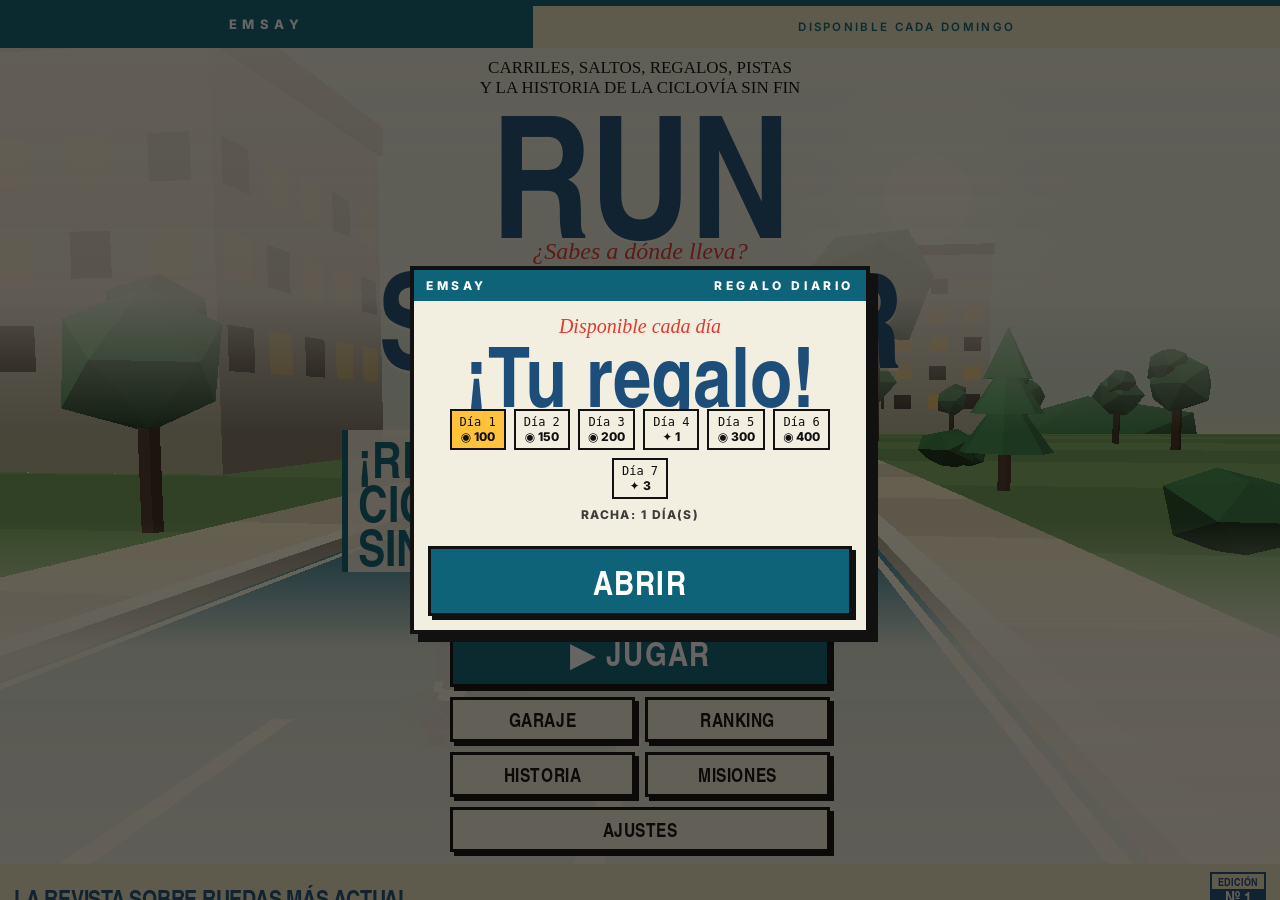
==== index.html @ 9fe30963 "Publicar Run Scooter e388707e8fcc80c07b363e06106000a317a68d1d" ====
<!DOCTYPE html>
<html lang="es"><head><meta charset="utf-8">
<meta name="viewport" content="width=device-width,initial-scale=1,viewport-fit=cover,user-scalable=no">
<meta name="theme-color" content="#0e6378"><meta name="color-scheme" content="light">
<title>Run Scooter</title>
<meta name="description" content="Run Scooter: corredor sin fin en 3D por la ciclovía. Scooter, bici, skate, patines y monopatín eléctrico. Monedas, regalos y las páginas perdidas de EMSAY. Funciona sin internet.">
<meta name="application-name" content="Run Scooter">
<meta name="mobile-web-app-capable" content="yes"><meta name="apple-mobile-web-app-capable" content="yes">
<meta name="apple-mobile-web-app-title" content="Run Scooter"><meta name="apple-mobile-web-app-status-bar-style" content="black-translucent">
<link rel="manifest" href="manifest.webmanifest">
<link rel="icon" type="image/png" sizes="48x48" href="favicon.png">
<link rel="icon" type="image/png" sizes="192x192" href="icon-192.png">
<link rel="apple-touch-icon" sizes="180x180" href="apple-touch-icon.png">
<meta property="og:type" content="website"><meta property="og:site_name" content="Run Scooter"><meta property="og:locale" content="es_CO">
<meta property="og:title" content="Run Scooter · la ciclovía sin fin">
<meta property="og:description" content="Corre sin fin por la ciclovía en scooter, bici, skate, patines o monopatín eléctrico. ¡Juega gratis y sin internet!">
<meta property="og:url" content="https://juanfeliperico369-stack.github.io/RunRunZero/">
<meta property="og:image" content="https://juanfeliperico369-stack.github.io/RunRunZero/compartir.png"><meta property="og:image:width" content="1200"><meta property="og:image:height" content="630"><meta property="og:image:alt" content="Run Scooter, portada estilo revista EMSAY">
<meta name="twitter:card" content="summary_large_image"><meta name="twitter:image" content="https://juanfeliperico369-stack.github.io/RunRunZero/compartir.png">
<style>
@font-face{font-family:"Titulos";src:url([data-uri]) format("woff");font-display:swap}
@font-face{font-family:"Cuerpo";font-weight:100 900;font-display:swap;src:url([data-uri]) format("woff2")}

:root{--teal:#0e6378;--cream:#e8e4c4;--paper:#f3efe0;--navy:#1d4e79;--yel:#fbe7a9;--gray:#9a9ea6;--red:#c0191c;--mar:#1b4459;--org:#ff5a2a;--mus:#c49a2c;--ink:#111;--pur:#a42cff;--blu:#39c8ff;--mag:#ff2fb3;--grn:#2dffb3;--amb:#ffc23a;
--fd:"Titulos","Arial Narrow",Impact,sans-serif;--fb:"Cuerpo",system-ui,-apple-system,"Segoe UI",Roboto,sans-serif;--fs:Georgia,"Times New Roman",serif;--fm:ui-monospace,"Roboto Mono",Consolas,monospace;
--st:env(safe-area-inset-top,0px);--sb:env(safe-area-inset-bottom,0px)}
*{box-sizing:border-box;-webkit-tap-highlight-color:transparent}
html,body{margin:0;height:100%;background:#0e6378;overflow:hidden;overscroll-behavior:none;font-family:var(--fb);color:var(--ink);-webkit-user-select:none;user-select:none;-webkit-touch-callout:none}
#cv{position:fixed;inset:0;width:100%;height:100%;display:block;touch-action:none}
#ui{position:fixed;inset:0;pointer-events:none;touch-action:none}
button{font:inherit;color:inherit;background:none;border:0;cursor:pointer;padding:0;touch-action:manipulation}
button:focus-visible{outline:3px solid var(--amb);outline-offset:2px}
[hidden]{display:none!important}
.scr{position:absolute;inset:0;display:none;flex-direction:column;pointer-events:auto;overflow-y:auto;-webkit-overflow-scrolling:touch;touch-action:pan-y}
.scr.on{display:flex}
.wrap{max-width:560px;margin:0 auto;width:100%}
/* ---- tipografía de revista ---- */
.mega{font-family:var(--fd);text-transform:uppercase;line-height:.82;margin:0;font-weight:400;letter-spacing:-.01em}
.kick{font-family:var(--fs);font-style:italic;color:#e03a2f;margin:0}
.sp{font-weight:800;letter-spacing:.42em;text-transform:uppercase}
.boxed{border:5px solid currentColor;padding:8px 14px}
.ol{color:transparent;-webkit-text-stroke:2px currentColor}
.film{position:relative;background:#000;color:#fff;padding:24px 14px;font-family:var(--fm);text-transform:uppercase;font-size:12.5px;line-height:1.6;letter-spacing:.06em}
.film:before,.film:after{content:"";position:absolute;left:6px;right:6px;height:10px;background:repeating-linear-gradient(90deg,var(--fc,#c49a2c) 0 11px,transparent 11px 22px);border-radius:2px}
.film:before{top:7px}.film:after{bottom:7px}
.dash{border:3px dashed currentColor}
.pag{font-weight:800;font-size:12px;letter-spacing:.12em;text-transform:uppercase;opacity:.8}
.adv{display:inline-block;border:2px solid currentColor;font-family:var(--fd);text-align:center;line-height:.9;padding:3px 6px;font-size:11px;text-transform:uppercase}
.adv b{display:block;font-size:17px;background:currentColor;margin:2px -6px;padding:1px 4px;font-weight:400}
.adv b span{color:var(--paper)}
.btn{display:inline-flex;align-items:center;justify-content:center;gap:8px;min-height:46px;padding:8px 16px;font-family:var(--fd);font-size:21px;text-transform:uppercase;letter-spacing:.03em;border:3px solid var(--ink);background:var(--paper);color:var(--ink);box-shadow:4px 4px 0 var(--ink);transition:transform .06s}
.btn:active{transform:translate(3px,3px);box-shadow:1px 1px 0 var(--ink)}
.btn.pri{background:var(--teal);color:#fff}
.btn.red{background:var(--red);color:#fff}
.btn.gh{background:transparent;box-shadow:none;border-width:2px}
.btn.big{font-size:34px;min-height:64px}
.btn[disabled]{opacity:.4;pointer-events:none}
.row{display:flex;gap:8px;flex-wrap:wrap;align-items:center}
.ico{font-family:var(--fb);font-weight:800}
/* ---- portada ---- */
.cover{background:linear-gradient(180deg,rgba(243,239,224,.97) 0,rgba(243,239,224,.86) 33%,rgba(243,239,224,0) 48%,rgba(243,239,224,0) 58%,rgba(243,239,224,.9) 72%,rgba(243,239,224,.97) 100%);color:var(--navy)}
.cband{flex:none;display:flex;min-height:calc(48px + var(--st));padding-top:var(--st);background:var(--teal)}
.cband>div{flex:1;display:flex;align-items:center;justify-content:center;color:#fff;font-weight:800;letter-spacing:.42em;font-size:13px}
.cband>div+div{flex:1.4;background:var(--cream);color:var(--teal);letter-spacing:.2em;font-weight:600;font-size:11.5px;margin:6px 0 0}
.cbody{flex:1;display:flex;flex-direction:column;align-items:center;text-align:center;padding:6px 12px 0;max-width:620px;margin:0 auto;width:100%}
.srf{font-family:var(--fs);text-transform:uppercase;color:#111;font-size:clamp(12px,3.4vw,17px);line-height:1.2;margin:4px 0 2px}
.cover .t1{font-size:clamp(96px,32vw,190px);color:var(--navy);text-shadow:0 3px 0 rgba(243,239,224,.7)}
.cover .t2{font-size:clamp(72px,23vw,150px);color:var(--navy);margin-top:-.04em;text-shadow:0 3px 0 rgba(243,239,224,.6)}
.cover .kick{font-size:clamp(16px,4.6vw,24px);margin:-2px 0 2px}
.cmid{flex:1;min-height:60px}
.ctag{align-self:flex-start;font-family:var(--fd);text-transform:uppercase;font-size:clamp(28px,8.4vw,50px);line-height:.88;color:var(--teal);text-align:left;background:rgba(243,239,224,.9);padding:6px 10px 4px;border-left:6px solid var(--teal)}
.cstats{display:flex;gap:6px;flex-wrap:wrap;justify-content:center;margin:8px 0 2px}
.chip{font-family:var(--fm);font-size:12px;padding:4px 8px;border:2px solid var(--ink);background:var(--paper);color:var(--ink);white-space:nowrap}
.chip b{font-family:var(--fb);font-weight:800}
.cbtns{width:min(100%,380px);display:flex;flex-direction:column;gap:10px;margin:8px 0 12px}
.cgrid{display:grid;grid-template-columns:1fr 1fr;gap:10px}
.cgrid .btn{font-size:19px;min-height:44px;padding:6px 8px}
.cgrid .btn.w2{grid-column:span 2}
.cfoot{flex:none;display:flex;align-items:center;justify-content:space-between;gap:10px;padding:8px 14px calc(8px + var(--sb));background:var(--cream);color:var(--navy)}
.cfoot .mega{font-size:clamp(17px,5vw,24px)}
.dot{display:inline-block;width:9px;height:9px;border-radius:50%;background:var(--red);margin-left:6px;vertical-align:middle}
/* ---- páginas ---- */
.page{flex:1;padding:calc(var(--st) + 10px) 14px calc(var(--sb) + 18px);display:flex;flex-direction:column}
.ph{display:flex;align-items:center;justify-content:space-between;gap:8px;margin-bottom:10px}
.back{font-family:var(--fd);font-size:20px;text-transform:uppercase;border:2px solid currentColor;padding:4px 10px;min-height:40px}
.wallet{font-family:var(--fm);font-size:12.5px;display:flex;gap:6px}
.wallet span{border:2px solid currentColor;padding:3px 7px;white-space:nowrap}
.pg-yel{background:var(--yel);color:#2b2112}
.pg-gray{background:var(--gray);color:#111}
.pg-red{background:var(--red);color:#111}
.pg-mar{background:var(--mar);color:#ffe0d2}
.pg-mus{background:var(--mus);color:#1c1306}
.pg-paper{background:var(--paper);color:var(--navy)}
.h-final{font-weight:800;color:#fff;font-size:clamp(30px,8.5vw,46px);line-height:1;margin:2px 0 10px;text-shadow:0 3px 6px rgba(0,0,0,.28)}
.h-groovy{font-family:var(--fd);color:var(--org);font-size:clamp(46px,14vw,78px);line-height:.85;text-shadow:4px 4px 0 #0b1d27;margin:4px 0 6px;text-transform:uppercase;letter-spacing:.02em}
.h-serif{font-family:var(--fs);font-style:italic;font-weight:400;font-size:clamp(38px,11vw,60px);line-height:.95;margin:0 0 8px;color:#111}
.squig{height:16px;background:radial-gradient(circle at 10px -4px,transparent 9px,var(--org) 10px 13px,transparent 14px) 0 0/20px 16px repeat-x;margin:4px 0 12px;opacity:.95}
/* garaje */
.gar{background:transparent}
.show{flex:none;height:min(40vh,330px);position:relative;padding:calc(var(--st) + 10px) 14px 0;color:#fff}
.show .ph{color:#111}
.show .back{background:var(--paper)}
.show .wallet span{background:var(--paper);color:#111;border-color:#111}
.vname{position:absolute;left:14px;bottom:10px;font-family:var(--fd);font-size:clamp(36px,11vw,64px);line-height:.85;color:#fff;text-transform:uppercase;text-shadow:3px 3px 0 #111}
.tabs{display:flex;gap:0;border:3px solid currentColor;margin-bottom:10px}
.tabs button{flex:1;padding:9px 4px;font-family:var(--fd);font-size:18px;text-transform:uppercase}
.tabs button.on{background:currentColor}
.tabs button.on span{color:var(--mus)}
.pg-gray .tabs button.on span{color:var(--gray)}
.cards{display:grid;grid-template-columns:repeat(auto-fill,minmax(150px,1fr));gap:10px}
.card{border:3px solid #111;background:var(--paper);color:#111;padding:10px;text-align:left;display:flex;flex-direction:column;gap:4px;position:relative;box-shadow:4px 4px 0 #111}
.card.sel{outline:4px solid #fff;outline-offset:-9px;background:#fff7df}
.card .nm{font-family:var(--fd);font-size:22px;text-transform:uppercase;line-height:.9}
.card .ds{font-size:12px;line-height:1.3}
.card .pr{font-family:var(--fm);font-size:12px;font-weight:700;margin-top:auto}
.card .sw{width:100%;height:22px;border:2px solid #111}
.card .tag{position:absolute;top:-10px;right:8px;background:#111;color:#fff;font-size:10px;letter-spacing:.15em;padding:2px 6px;font-weight:800}
.stat{display:flex;align-items:center;gap:6px;font-size:10.5px;letter-spacing:.08em;font-weight:800;text-transform:uppercase}
.stat i{flex:1;height:6px;background:rgba(0,0,0,.15);position:relative}
.stat i:after{content:"";position:absolute;left:0;top:0;bottom:0;width:var(--v);background:var(--teal)}
.cat{font-weight:800;letter-spacing:.32em;text-transform:uppercase;font-size:12px;margin:14px 0 6px;color:#fff}
/* ranking */
.rkcard{display:flex;align-items:center;gap:12px;border:5px solid #111;padding:10px 12px;margin-bottom:12px}
.rkn{font-family:var(--fd);font-size:110px;line-height:.8;color:transparent;-webkit-text-stroke:3px #111}
.rkt{flex:1}
.rkt .mega{font-size:40px}
.xpbar{height:12px;border:2px solid #111;margin-top:6px;position:relative}
.xpbar i{position:absolute;left:0;top:0;bottom:0;background:#111}
.list{display:flex;flex-direction:column;gap:0;border-top:3px solid #111}
.li{display:flex;align-items:center;gap:10px;padding:8px 4px;border-bottom:1px solid rgba(0,0,0,.35);font-size:14px}
.li .p{font-family:var(--fd);font-size:24px;width:40px;text-align:right}
.li .n{flex:1;font-weight:700}
.li .v{font-family:var(--fm);font-size:13px}
.li.me{background:#111;color:var(--amb)}
.li small{display:block;font-weight:400;opacity:.75;font-size:11px}
/* historia */
.pgrid{display:grid;grid-template-columns:repeat(3,1fr);gap:10px}
.ptile{aspect-ratio:3/4;border:3px solid #111;background:#f2f2f2;color:#111;display:flex;flex-direction:column;justify-content:space-between;padding:6px;text-align:left;position:relative;overflow:hidden}
.ptile .k{font-family:var(--fd);font-size:30px;line-height:.85}
.ptile .t{font-size:11px;font-weight:800;text-transform:uppercase;line-height:1.1}
.ptile.lock{background:#111;color:#c0191c;border-style:dashed;border-color:#f2f2f2}
.ptile.lock .k{font-size:44px;text-align:center;margin:auto}
.ptile:nth-child(3n+2):not(.lock){background:var(--yel)}
.ptile:nth-child(3n):not(.lock){background:var(--cream)}
.lede{font-family:var(--fs);font-weight:700;text-transform:uppercase;text-align:right;font-size:13px;line-height:1.35;border-top:3px solid #111;border-bottom:3px solid #111;padding:8px 0;margin:0 0 12px}
/* misiones */
.mis{border:3px dashed var(--org);padding:12px;margin-bottom:10px;color:#ffe0d2}
.mis .t{font-weight:800;font-size:15px;line-height:1.25}
.mis .bar{height:10px;background:rgba(255,255,255,.12);margin:8px 0 4px;position:relative}
.mis .bar i{position:absolute;left:0;top:0;bottom:0;background:var(--org)}
.mis .r{font-family:var(--fm);font-size:12px;display:flex;justify-content:space-between;color:#e8c25a}
.mis.done{border-style:solid;background:rgba(255,90,42,.12)}
/* ajustes */
.opt{display:flex;align-items:center;justify-content:space-between;gap:10px;padding:12px 2px;border-bottom:2px solid rgba(0,0,0,.2);font-weight:700}
.opt small{display:block;font-weight:400;font-size:12px;opacity:.8}
.tg{min-width:76px;min-height:40px;border:3px solid #111;font-family:var(--fd);font-size:18px;background:var(--paper)}
.tg.on{background:#111;color:var(--yel)}
.seg{display:flex;border:3px solid #111}
.seg button{padding:7px 9px;font-family:var(--fd);font-size:16px;text-transform:uppercase}
.seg button.on{background:#111;color:var(--yel)}
/* HUD */
#hud{position:absolute;inset:0;pointer-events:none;color:#fff}
.hl{position:absolute;left:12px;top:calc(var(--st) + 10px)}
.hs{font-family:var(--fd);font-size:44px;line-height:.9;text-shadow:3px 3px 0 #111,-1px -1px 0 #111,1px -1px 0 #111,-1px 1px 0 #111}
.hc{display:inline-flex;align-items:center;gap:6px;margin-top:6px;background:var(--paper);color:#111;border:2px solid #111;padding:2px 9px 2px 5px;font-family:var(--fd);font-size:22px;box-shadow:3px 3px 0 #111}
.coin{width:16px;height:16px;border-radius:50%;background:var(--amb);border:3px solid #e09a12;display:inline-block}
.hd{font-family:var(--fm);font-size:12px;margin-top:6px;letter-spacing:.12em;text-shadow:1px 1px 0 #111}
.hr{position:absolute;right:12px;top:calc(var(--st) + 10px);display:flex;flex-direction:column;align-items:flex-end;gap:6px}
#bPause{pointer-events:auto;width:48px;height:48px;background:var(--paper);color:#111;border:3px solid #111;font-size:18px;box-shadow:3px 3px 0 #111}
.hm{font-family:var(--fd);font-size:24px;background:var(--teal);border:2px solid #111;padding:0 8px;box-shadow:3px 3px 0 #111}
.pw{display:flex;align-items:center;gap:6px;background:rgba(17,17,17,.78);border:2px solid var(--c);padding:2px 6px;font-family:var(--fd);font-size:16px;min-width:110px}
.pw i{flex:1;height:5px;background:rgba(255,255,255,.2);position:relative;display:block}
.pw i b{position:absolute;left:0;top:0;bottom:0;background:var(--c)}
.banner{position:absolute;left:50%;top:28%;transform:translateX(-50%);text-align:center;width:min(92vw,520px);animation:ban 2.6s ease forwards}
.banner .sp{display:inline-block;background:var(--paper);color:#111;border:5px solid #111;padding:8px 14px;font-size:clamp(12px,3.6vw,17px)}
.banner .mega{font-size:clamp(34px,10vw,60px);color:#fff;text-shadow:3px 3px 0 #111;margin-top:6px}
@keyframes ban{0%{opacity:0;transform:translate(-50%,-14px)}12%{opacity:1;transform:translate(-50%,0)}80%{opacity:1}100%{opacity:0}}
.tut{position:absolute;left:50%;bottom:calc(var(--sb) + 22%);transform:translateX(-50%);text-align:center;width:min(92vw,480px)}
.tut b{display:inline-block;font-family:var(--fd);font-size:clamp(28px,8vw,44px);background:var(--red);color:#fff;border:4px solid #111;padding:6px 14px;box-shadow:5px 5px 0 #111;animation:pul .7s ease-in-out infinite alternate}
.tut small{display:block;margin-top:10px;font-family:var(--fm);font-size:12px;text-shadow:1px 1px 0 #111}
@keyframes pul{to{transform:scale(1.06)}}
.stum{position:absolute;left:50%;top:44%;transform:translateX(-50%);font-family:var(--fd);font-size:28px;color:var(--amb);text-shadow:2px 2px 0 #111;animation:blink .25s steps(2) infinite}
@keyframes blink{50%{opacity:.25}}
.cnt{position:absolute;left:50%;top:40%;transform:translate(-50%,-50%);font-family:var(--fd);font-size:120px;color:#fff;text-shadow:5px 5px 0 #111}
/* superposiciones */
.ov{position:absolute;inset:0;display:none;align-items:center;justify-content:center;pointer-events:auto;background:rgba(10,8,4,.62);padding:calc(var(--st) + 12px) 14px calc(var(--sb) + 12px);overflow-y:auto}
.ov.on{display:flex}
.panel{width:min(100%,460px);background:var(--paper);color:#111;border:4px solid #111;box-shadow:8px 8px 0 #111;max-height:100%;overflow-y:auto}
.panel .pband{background:var(--teal);color:#fff;display:flex;justify-content:space-between;align-items:center;padding:8px 12px;font-weight:800;letter-spacing:.3em;font-size:12px}
.panel .pin{padding:14px}
.over-t{font-family:var(--fd);font-size:clamp(50px,15vw,84px);line-height:.85;color:var(--red);text-transform:none;margin:0}
.over-t span{color:#111}
.kv{display:grid;grid-template-columns:1fr auto;gap:2px 12px}
.kv b{text-align:right;font-family:var(--fb);font-weight:800}
.badge{display:inline-block;background:var(--amb);color:#111;border:3px solid #111;font-family:var(--fd);font-size:22px;padding:2px 10px;transform:rotate(-3deg);margin:6px 0}
.ring{font-family:var(--fd);font-size:46px;width:74px;height:74px;border:5px solid var(--red);border-radius:50%;display:flex;align-items:center;justify-content:center;margin:6px auto}
#toasts{position:absolute;left:50%;top:calc(var(--st) + 86px);transform:translateX(-50%);display:flex;flex-direction:column;align-items:center;gap:6px;width:min(94vw,440px)}
.toast{background:var(--paper);color:#111;border:3px solid #111;box-shadow:4px 4px 0 #111;padding:6px 12px;font-weight:800;font-size:14px;text-align:center;animation:tin 2.4s ease forwards}
.toast.g{background:var(--amb)}.toast.c{background:var(--grn)}.toast.m{background:var(--mag);color:#fff}
@keyframes tin{0%{opacity:0;transform:translateY(-8px)}10%{opacity:1;transform:none}82%{opacity:1}100%{opacity:0}}
.rd{width:min(100%,520px)}
.rd .film{font-size:13.5px;text-transform:none;line-height:1.55;letter-spacing:.02em}
.fps{position:absolute;left:8px;bottom:calc(var(--sb) + 6px);font-family:var(--fm);font-size:11px;color:#fff;background:rgba(0,0,0,.5);padding:2px 6px}
.nogl{position:fixed;inset:0;display:flex;align-items:center;justify-content:center;text-align:center;padding:20px;background:var(--paper);color:#111;font-size:16px}
@media(min-width:900px){.cover .t1{font-size:170px}.cover .t2{font-size:132px}}
@media(orientation:landscape) and (max-height:560px){.cover .t1{font-size:22vh}.cover .t2{font-size:17vh}.cmid{min-height:10px}.ctag{font-size:7vh}.srf{display:none}.cbtns{width:min(100%,560px)}.cgrid{grid-template-columns:repeat(3,1fr)}.cgrid .btn.w2{grid-column:auto}.show{height:46vh}}
@media(prefers-reduced-motion:reduce){*{animation-duration:.01s!important}}

</style></head>
<body><noscript>Run Scooter necesita JavaScript activado.</noscript>
<canvas id="cv"></canvas>
<div id="ui">
  <div id="hud" hidden>
    <div class="hl"><div id="hScore" class="hs">0</div><div class="hc"><span class="coin"></span><b id="hCoins">0</b></div><div id="hDist" class="hd">0 M</div></div>
    <div class="hr"><button id="bPause" data-act="pause" aria-label="Pausa">❚❚</button><div id="hMult" class="hm">×1</div><div id="hPow"></div></div>
    <div id="hBanner"></div>
    <div id="hTut" class="tut" hidden></div>
    <div id="hStum" class="stum" hidden>¡CUIDADO!</div>
    <div id="hCnt" class="cnt" hidden></div>
    <div id="hFps" class="fps" hidden></div>
  </div>

  <section id="sCover" class="scr cover on">
    <div class="cband"><div>EMSAY</div><div>DISPONIBLE CADA DOMINGO</div></div>
    <div class="cbody">
      <p class="srf">Carriles, saltos, regalos, pistas<br>y la historia de la ciclovía sin fin</p>
      <h1 class="mega t1">RUN</h1>
      <p class="kick">¿Sabes a dónde lleva?</p>
      <h1 class="mega t2">SCOOTER</h1>
      <div class="cmid"></div>
      <div class="ctag">¡Recorre la<br>ciclovía<br>sin fin!!!</div>
      <div class="cstats" id="cStats"></div>
      <div class="cbtns">
        <button class="btn pri big" data-act="play">▶ Jugar</button>
        <div class="cgrid">
          <button class="btn" data-act="go" data-arg="sGarage">Garaje</button>
          <button class="btn" data-act="go" data-arg="sRank">Ranking</button>
          <button class="btn" data-act="go" data-arg="sStory">Historia<i id="dStory" class="dot" hidden></i></button>
          <button class="btn" data-act="go" data-arg="sMis">Misiones<i id="dMis" class="dot" hidden></i></button>
          <button class="btn w2" data-act="go" data-arg="sSet">Ajustes</button>
        </div>
      </div>
    </div>
    <div class="cfoot"><span class="mega">La revista sobre ruedas más actual</span><span class="adv">Edición<b><span id="cEd">Nº 1</span></b>sin fin</span></div>
  </section>

  <section id="sGarage" class="scr gar">
    <div class="show"><div class="ph"><button class="back" data-act="go" data-arg="sCover">◀ Portada</button><div class="wallet" id="gWallet"></div></div><div class="vname" id="gName"></div></div>
    <div class="page pg-mus"><div class="wrap">
      <div class="pag">PAG 9 · Sesión final</div>
      <h2 class="h-final">En el garaje<br>y la ruta</h2>
      <div class="tabs" id="gTabs"><button data-act="gtab" data-arg="veh" class="on"><span>Vehículos</span></button><button data-act="gtab" data-arg="cos"><span>Estilo</span></button><button data-act="gtab" data-arg="up"><span>Mejoras</span></button></div>
      <div id="gBody"></div>
    </div></div>
  </section>

  <section id="sRank" class="scr"><div class="page pg-gray"><div class="wrap">
    <div class="ph"><button class="back" data-act="go" data-arg="sCover">◀ Portada</button><span class="pag">PAG 3 · Sesión 2</span></div>
    <div class="boxed sp" style="text-align:center;font-size:clamp(16px,5vw,24px);margin-bottom:12px">Ranking</div>
    <div id="rCard"></div>
    <div class="tabs" id="rTabs"><button data-act="rtab" data-arg="city" class="on"><span>La ciudad</span></button><button data-act="rtab" data-arg="me"><span>Mis marcas</span></button></div>
    <div id="rBody"></div>
  </div></div></section>

  <section id="sStory" class="scr"><div class="page pg-red"><div class="wrap">
    <div class="ph"><button class="back" data-act="go" data-arg="sCover">◀ Portada</button><span class="pag">PAG 5 · Sesión 3</span></div>
    <h2 class="h-serif">Las páginas perdidas de EMSAY</h2>
    <p class="lede" id="stLede"></p>
    <div class="pgrid" id="stGrid"></div>
  </div></div></section>

  <section id="sMis" class="scr"><div class="page pg-mar"><div class="wrap">
    <div class="ph"><button class="back" data-act="go" data-arg="sCover">◀ Portada</button><span class="pag">PAG 7</span></div>
    <div class="squig"></div>
    <h2 class="h-groovy">Misiones:<br>tipos de reto</h2>
    <div id="mBody"></div>
    <div class="squig"></div>
  </div></div></section>

  <section id="sSet" class="scr"><div class="page pg-yel"><div class="wrap">
    <div class="ph"><button class="back" data-act="go" data-arg="sCover">◀ Portada</button><span class="pag">PAG 1</span></div>
    <div class="boxed sp" style="font-size:clamp(18px,6vw,28px);line-height:1.5;margin-bottom:10px">Sesión 1:<br>Ajustes &amp; datos</div>
    <div id="setBody"></div>
  </div></div></section>

  <div id="oPause" class="ov"><div class="panel"><div class="pband"><span>EMSAY</span><span>PAUSA</span></div><div class="pin">
    <div class="boxed sp" style="text-align:center;font-size:22px;margin-bottom:14px">Pausa</div>
    <div class="cbtns" style="margin:0 auto"><button class="btn pri big" data-act="resume">▶ Seguir</button>
      <div class="cgrid"><button class="btn" data-act="restart">Reiniciar</button><button class="btn" data-act="quit">Portada</button>
      <button class="btn gh" data-act="tsfx" id="pSfx">Sonido</button><button class="btn gh" data-act="tmus" id="pMus">Música</button></div></div>
  </div></div></div>

  <div id="oRevive" class="ov"><div class="panel"><div class="pband"><span>EMSAY</span><span>¿SEGUIR?</span></div><div class="pin" style="text-align:center">
    <p class="over-t">¡Al suelo!</p><p id="rvWhy" style="font-family:var(--fs);font-style:italic"></p>
    <div class="ring" id="rvRing">5</div>
    <div class="cbtns" style="margin:0 auto"><button class="btn red big" data-act="revive" id="rvBtn">Revivir</button><button class="btn gh" data-act="norevive">No, gracias</button></div>
  </div></div></div>

  <div id="oOver" class="ov"><div class="panel"><div class="pband"><span>EMSAY</span><span id="oDate"></span></div><div class="pin">
    <p class="over-t">Fin de la <span>edición</span></p>
    <div id="oBadge"></div>
    <div class="film" style="margin:10px 0" id="oStats"></div>
    <div id="oExtra"></div>
    <div class="cbtns" style="margin:12px auto 0"><button class="btn pri big" data-act="play">↻ Otra vez</button>
      <div class="cgrid"><button class="btn" data-act="quit">Portada</button><button class="btn" data-act="go" data-arg="sGarage">Garaje</button></div></div>
  </div></div></div>

  <div id="oDaily" class="ov"><div class="panel"><div class="pband"><span>EMSAY</span><span>REGALO DIARIO</span></div><div class="pin" style="text-align:center">
    <p class="kick" style="font-size:20px">Disponible cada día</p><p class="over-t" style="color:var(--navy)">¡Tu regalo!</p>
    <div id="dlBody"></div><button class="btn pri big" data-act="daily" style="margin-top:12px;width:100%">Abrir</button>
  </div></div></div>

  <div id="oRead" class="ov" data-act="closeRead"><div class="panel rd"><div class="pband"><span>EMSAY</span><span id="rdN"></span></div><div class="pin">
    <h3 class="h-serif" id="rdT" style="font-size:34px"></h3><div class="film" id="rdX"></div>
    <button class="btn" data-act="closeRead" style="margin-top:12px;width:100%">Cerrar</button>
  </div></div></div>

  <div id="oConf" class="ov"><div class="panel"><div class="pband"><span>EMSAY</span><span>CONFIRMAR</span></div><div class="pin">
    <p id="cfT" style="font-weight:700"></p><div class="row" style="justify-content:flex-end"><button class="btn gh" data-act="cfNo">Cancelar</button><button class="btn red" data-act="cfYes">Sí</button></div>
  </div></div></div>

  <div id="toasts"></div>
</div>
<input type="file" id="fImp" accept="application/json,.json" hidden>
<script>
(()=>{'use strict';
/* ---- engine.js ---- */
/* ===== MOTOR 3D · WebGL1 propio (sin librerías) ===== */
const hex = h => { h = h.replace('#', ''); if (h.length === 3) h = h.replace(/./g, '$&$&'); const n = parseInt(h, 16); return [(n >> 16 & 255) / 255, (n >> 8 & 255) / 255, (n & 255) / 255]; };
const lerp = (a, b, t) => a + (b - a) * t;
const clamp = (v, a, b) => v < a ? a : v > b ? b : v;
const lerp3 = (o, a, b, t) => { o[0] = a[0] + (b[0] - a[0]) * t; o[1] = a[1] + (b[1] - a[1]) * t; o[2] = a[2] + (b[2] - a[2]) * t; return o; };
const ONE = [1, 1, 1];

const M4 = {
  I() { const m = new Float32Array(16); m[0] = m[5] = m[10] = m[15] = 1; return m; },
  persp(o, fy, asp, n, f) {
    const t = 1 / Math.tan(fy / 2), nf = 1 / (n - f); o.fill(0);
    o[0] = t / asp; o[5] = t; o[10] = (f + n) * nf; o[11] = -1; o[14] = 2 * f * n * nf; return o;
  },
  look(o, ex, ey, ez, cx, cy, cz) {
    let zx = ex - cx, zy = ey - cy, zz = ez - cz, l = Math.hypot(zx, zy, zz) || 1; zx /= l; zy /= l; zz /= l;
    let xx = zz, xz = -zx; l = Math.hypot(xx, xz) || 1; xx /= l; xz /= l;
    const yx = zy * xz, yy = zz * xx - zx * xz, yz = -zy * xx;
    o[0] = xx; o[1] = yx; o[2] = zx; o[3] = 0; o[4] = 0; o[5] = yy; o[6] = zy; o[7] = 0;
    o[8] = xz; o[9] = yz; o[10] = zz; o[11] = 0;
    o[12] = -(xx * ex + xz * ez); o[13] = -(yx * ex + yy * ey + yz * ez); o[14] = -(zx * ex + zy * ey + zz * ez); o[15] = 1; return o;
  },
  _t: new Float32Array(16),
  mul(o, a, b) {
    const t = M4._t;
    for (let c = 0; c < 4; c++) {
      const b0 = b[c * 4], b1 = b[c * 4 + 1], b2 = b[c * 4 + 2], b3 = b[c * 4 + 3];
      t[c * 4] = a[0] * b0 + a[4] * b1 + a[8] * b2 + a[12] * b3;
      t[c * 4 + 1] = a[1] * b0 + a[5] * b1 + a[9] * b2 + a[13] * b3;
      t[c * 4 + 2] = a[2] * b0 + a[6] * b1 + a[10] * b2 + a[14] * b3;
      t[c * 4 + 3] = a[3] * b0 + a[7] * b1 + a[11] * b2 + a[15] * b3;
    }
    o.set(t); return o;
  },
  // T * Ry * Rx * Rz * S
  trs(o, x, y, z, ry = 0, rx = 0, rz = 0, kx = 1, ky = kx, kz = kx) {
    const cy = Math.cos(ry), sy = Math.sin(ry), cx = Math.cos(rx), sx = Math.sin(rx), cz = Math.cos(rz), sz = Math.sin(rz);
    const a00 = cy, a01 = sy * sx, a02 = sy * cx, a11 = cx, a12 = -sx, a20 = -sy, a21 = cy * sx, a22 = cy * cx;
    o[0] = (a00 * cz + a01 * sz) * kx; o[1] = (a11 * sz) * kx; o[2] = (a20 * cz + a21 * sz) * kx; o[3] = 0;
    o[4] = (-a00 * sz + a01 * cz) * ky; o[5] = (a11 * cz) * ky; o[6] = (-a20 * sz + a21 * cz) * ky; o[7] = 0;
    o[8] = a02 * kz; o[9] = a12 * kz; o[10] = a22 * kz; o[11] = 0;
    o[12] = x; o[13] = y; o[14] = z; o[15] = 1; return o;
  }
};

/* ---------- Atlas de texturas (Canvas2D → WebGL) ---------- */
const AT = { W: 1024, H: 1024, white: [16 / 1024, 990 / 1024], r: {} };
const WUV = AT.white;

/* ---------- Constructor de mallas low-poly ---------- */
class MB {
  constructor() { this.d = []; this.T = M4.I(); this.st = []; }
  at(x, y, z, ry, rx, rz, kx, ky, kz, fn) {
    const m = M4.trs(new Float32Array(16), x, y, z, ry, rx, rz, kx, ky, kz);
    this.st.push(this.T); this.T = M4.mul(new Float32Array(16), this.T, m); fn(this); this.T = this.st.pop(); return this;
  }
  tp(p) { const m = this.T; return [m[0] * p[0] + m[4] * p[1] + m[8] * p[2] + m[12], m[1] * p[0] + m[5] * p[1] + m[9] * p[2] + m[13], m[2] * p[0] + m[6] * p[1] + m[10] * p[2] + m[14]]; }
  tri(a, b, c, col, e = 0, ta = WUV, tb = WUV, tc = WUV) {
    a = this.tp(a); b = this.tp(b); c = this.tp(c);
    const ux = b[0] - a[0], uy = b[1] - a[1], uz = b[2] - a[2], vx = c[0] - a[0], vy = c[1] - a[1], vz = c[2] - a[2];
    let nx = uy * vz - uz * vy, ny = uz * vx - ux * vz, nz = ux * vy - uy * vx; const l = Math.hypot(nx, ny, nz) || 1; nx /= l; ny /= l; nz /= l;
    const d = this.d;
    d.push(a[0], a[1], a[2], nx, ny, nz, col[0], col[1], col[2], e, ta[0], ta[1]);
    d.push(b[0], b[1], b[2], nx, ny, nz, col[0], col[1], col[2], e, tb[0], tb[1]);
    d.push(c[0], c[1], c[2], nx, ny, nz, col[0], col[1], col[2], e, tc[0], tc[1]);
  }
  quad(a, b, c, d, col, e = 0, uv) {
    if (uv) { const [u0, v0, u1, v1] = uv; this.tri(a, b, c, col, e, [u0, v1], [u1, v1], [u1, v0]); this.tri(a, c, d, col, e, [u0, v1], [u1, v0], [u0, v0]); }
    else { this.tri(a, b, c, col, e); this.tri(a, c, d, col, e); }
  }
  box(x, y, z, w, h, dd, col, e = 0) {
    const a = w / 2, b = h / 2, c = dd / 2;
    const p = [[x - a, y - b, z - c], [x + a, y - b, z - c], [x + a, y + b, z - c], [x - a, y + b, z - c], [x - a, y - b, z + c], [x + a, y - b, z + c], [x + a, y + b, z + c], [x - a, y + b, z + c]];
    this.quad(p[4], p[5], p[6], p[7], col, e); this.quad(p[1], p[0], p[3], p[2], col, e);
    this.quad(p[0], p[4], p[7], p[3], col, e); this.quad(p[5], p[1], p[2], p[6], col, e);
    this.quad(p[3], p[7], p[6], p[2], col, e); this.quad(p[0], p[1], p[5], p[4], col, e);
  }
  // cilindro vertical (base en y), r2 = radio superior (cono si 0)
  cyl(x, y, z, r, h, seg, col, e = 0, r2 = r, caps = true) {
    for (let i = 0; i < seg; i++) {
      const a0 = i / seg * Math.PI * 2, a1 = (i + 1) / seg * Math.PI * 2;
      const c0 = Math.cos(a0), s0 = Math.sin(a0), c1 = Math.cos(a1), s1 = Math.sin(a1);
      const b0 = [x + c0 * r, y, z + s0 * r], b1 = [x + c1 * r, y, z + s1 * r], t0 = [x + c0 * r2, y + h, z + s0 * r2], t1 = [x + c1 * r2, y + h, z + s1 * r2];
      if (r2 > 0.0001) this.quad(b0, b1, t1, t0, col, e); else this.tri(b0, b1, t0, col, e);
      if (caps) { this.tri([x, y, z], b1, b0, col, e); if (r2 > 0.0001) this.tri([x, y + h, z], t0, t1, col, e); }
    }
  }
  ico(x, y, z, r, col, e = 0, ky = 1, rng = null, jit = 0) {
    const t = (1 + Math.sqrt(5)) / 2;
    const v = [[-1, t, 0], [1, t, 0], [-1, -t, 0], [1, -t, 0], [0, -1, t], [0, 1, t], [0, -1, -t], [0, 1, -t], [t, 0, -1], [t, 0, 1], [-t, 0, -1], [-t, 0, 1]].map(p => {
      const l = Math.hypot(p[0], p[1], p[2]); const j = rng ? 1 + (rng() - 0.5) * jit : 1;
      return [x + p[0] / l * r * j, y + p[1] / l * r * ky * j, z + p[2] / l * r * j];
    });
    const f = [[0, 11, 5], [0, 5, 1], [0, 1, 7], [0, 7, 10], [0, 10, 11], [1, 5, 9], [5, 11, 4], [11, 10, 2], [10, 7, 6], [7, 1, 8], [3, 9, 4], [3, 4, 2], [3, 2, 6], [3, 6, 8], [3, 8, 9], [4, 9, 5], [2, 4, 11], [6, 2, 10], [8, 6, 7], [9, 8, 1]];
    for (const q of f) this.tri(v[q[0]], v[q[1]], v[q[2]], col, e);
  }
  hemi(x, y, z, r, seg, rings, col, e = 0) {
    for (let j = 0; j < rings; j++) {
      const p0 = j / rings * Math.PI / 2, p1 = (j + 1) / rings * Math.PI / 2;
      for (let i = 0; i < seg; i++) {
        const a0 = i / seg * Math.PI * 2, a1 = (i + 1) / seg * Math.PI * 2;
        const P = (a, p) => [x + Math.cos(a) * Math.cos(p) * r, y + Math.sin(p) * r, z + Math.sin(a) * Math.cos(p) * r];
        this.quad(P(a0, p0), P(a1, p0), P(a1, p1), P(a0, p1), col, e);
      }
    }
  }
  // cuña: rampa a lo largo de -z, altura h al final
  wedge(x, z0, w, len, h, col, e = 0) {
    const a = w / 2, z1 = z0 - len;
    const A = [x - a, 0, z0], B = [x + a, 0, z0], C = [x + a, h, z1], D = [x - a, h, z1], E = [x - a, 0, z1], F = [x + a, 0, z1];
    this.quad(A, B, C, D, col, e); this.quad(E, F, C, D, col, e);
    this.tri(A, E, D, col, e); this.tri(B, F, C, col, e);
  }
}

/* ---------- Renderizador ---------- */
const VS = `attribute vec3 aP;attribute vec3 aN;attribute vec4 aC;attribute vec2 aT;
uniform mat4 uM,uV,uP;uniform vec2 uBend;uniform float uPal;uniform vec3 uTint,uTintE,uK0,uK1,uK2,uK3,uK4;
varying vec3 vN;varying vec3 vC;varying float vE;varying vec2 vT;varying float vD;
void main(){vec4 w=uM*vec4(aP,1.0);vec4 v=uV*w;float z=min(v.z,0.0);v.x+=uBend.x*z*z;v.y+=uBend.y*z*z;
gl_Position=uP*v;vN=(uM*vec4(aN,0.0)).xyz;vE=aC.a;vT=aT;vD=-v.z;
float k=aC.r*4.0;vec3 pc=uK0*max(0.0,1.0-abs(k))+uK1*max(0.0,1.0-abs(k-1.0))+uK2*max(0.0,1.0-abs(k-2.0))+uK3*max(0.0,1.0-abs(k-3.0))+uK4*max(0.0,1.0-abs(k-4.0));
vec3 dc=aC.rgb*mix(uTint,uTintE,step(0.5,aC.a));vC=mix(dc,pc*aC.g*uTint,uPal);}`;
const FS = `precision mediump float;uniform sampler2D uTex;uniform vec3 uFog,uL;uniform float uAmb,uSun,uEmit,uAlpha,uCut;uniform vec2 uFogR;
varying vec3 vN;varying vec3 vC;varying float vE;varying vec2 vT;varying float vD;
void main(){vec4 t=texture2D(uTex,vT);if(t.a<uCut)discard;vec3 base=vC*t.rgb;
vec3 n=normalize(vN);if(!gl_FrontFacing)n=-n;float d=max(dot(n,uL),0.0);d=floor(d*4.0+0.5)/4.0;
vec3 c=base*(uAmb*(0.72+0.28*n.y)+uSun*d);c=mix(c,base*1.3,vE*uEmit);
float f=clamp((vD-uFogR.x)/(uFogR.y-uFogR.x),0.0,1.0);c=mix(c,uFog,f*f);gl_FragColor=vec4(c,t.a*uAlpha);}`;
const SVS = `attribute vec2 aP;varying vec2 vU;void main(){vU=aP*0.5+0.5;gl_Position=vec4(aP,0.9999,1.0);}`;
const SFS = `precision mediump float;varying vec2 vU;uniform vec3 uTop,uHor,uSunC,uSun;uniform float uStars,uAsp,uHy,uTime;
void main(){float h=clamp((vU.y-uHy)/(1.0-uHy),0.0,1.0);vec3 c=mix(uHor,uTop,pow(h,0.75));
vec2 p=vec2((vU.x-0.5)*uAsp,vU.y);float sd=length(p-uSun.xy);c=mix(c,uSunC,smoothstep(uSun.z,uSun.z*0.82,sd)*step(0.001,h));
c+=uSunC*0.18*smoothstep(uSun.z*3.5,0.0,sd)*step(0.001,h);
if(uStars>0.0){vec2 g=floor(p*120.0);float r=fract(sin(dot(g,vec2(12.9898,78.233)))*43758.5453);c+=step(0.993,r)*uStars*h*(0.6+0.4*sin(uTime*3.0+r*40.0));}
gl_FragColor=vec4(c,1.0);}`;

const R = {
  gl: null, cv: null, meshes: [], dpr: 1, w: 1, h: 1, lost: false,
  V: M4.I(), P: M4.I(), _m: new Float32Array(16), last: null, U: {}, SU: {},
  init(cv) {
    this.cv = cv;
    const opt = { antialias: false, alpha: false, depth: true, stencil: false, powerPreference: 'default', preserveDrawingBuffer: false };
    const gl = cv.getContext('webgl', opt) || cv.getContext('experimental-webgl', opt);
    if (!gl) return false;
    this.gl = gl;
    cv.addEventListener('webglcontextlost', e => { e.preventDefault(); this.lost = true; }, false);
    cv.addEventListener('webglcontextrestored', () => { this.setup(); this.meshes.forEach(m => this._up(m)); if (this.atlasCanvas) this.texture(this.atlasCanvas); this.lost = false; }, false);
    this.setup(); return true;
  },
  _prog(vs, fs) {
    const gl = this.gl, mk = (t, s) => { const sh = gl.createShader(t); gl.shaderSource(sh, s); gl.compileShader(sh); if (!gl.getShaderParameter(sh, gl.COMPILE_STATUS)) throw new Error('shader: ' + gl.getShaderInfoLog(sh)); return sh; };
    const p = gl.createProgram(); gl.attachShader(p, mk(gl.VERTEX_SHADER, vs)); gl.attachShader(p, mk(gl.FRAGMENT_SHADER, fs));
    gl.bindAttribLocation(p, 0, 'aP'); gl.linkProgram(p);
    if (!gl.getProgramParameter(p, gl.LINK_STATUS)) throw new Error('link: ' + gl.getProgramInfoLog(p));
    return p;
  },
  setup() {
    const gl = this.gl;
    this.prog = this._prog(VS, FS); this.sprog = this._prog(SVS, SFS);
    const U = this.U = {}, n = gl.getProgramParameter(this.prog, gl.ACTIVE_UNIFORMS);
    for (let i = 0; i < n; i++) { const a = gl.getActiveUniform(this.prog, i); U[a.name] = gl.getUniformLocation(this.prog, a.name); }
    const SU = this.SU = {}, n2 = gl.getProgramParameter(this.sprog, gl.ACTIVE_UNIFORMS);
    for (let i = 0; i < n2; i++) { const a = gl.getActiveUniform(this.sprog, i); SU[a.name] = gl.getUniformLocation(this.sprog, a.name); }
    this.A = ['aP', 'aN', 'aC', 'aT'].map(k => gl.getAttribLocation(this.prog, k));
    this.sA = gl.getAttribLocation(this.sprog, 'aP');
    this.sbuf = gl.createBuffer(); gl.bindBuffer(gl.ARRAY_BUFFER, this.sbuf); gl.bufferData(gl.ARRAY_BUFFER, new Float32Array([-1, -1, 3, -1, -1, 3]), gl.STATIC_DRAW);
    gl.disable(gl.CULL_FACE); gl.enable(gl.DEPTH_TEST); gl.depthFunc(gl.LEQUAL);
    gl.blendFunc(gl.SRC_ALPHA, gl.ONE_MINUS_SRC_ALPHA);
    this.tex = gl.createTexture(); gl.bindTexture(gl.TEXTURE_2D, this.tex);
    gl.texImage2D(gl.TEXTURE_2D, 0, gl.RGBA, 1, 1, 0, gl.RGBA, gl.UNSIGNED_BYTE, new Uint8Array([255, 255, 255, 255]));
    gl.texParameteri(gl.TEXTURE_2D, gl.TEXTURE_MIN_FILTER, gl.LINEAR); gl.texParameteri(gl.TEXTURE_2D, gl.TEXTURE_MAG_FILTER, gl.LINEAR);
    gl.texParameteri(gl.TEXTURE_2D, gl.TEXTURE_WRAP_S, gl.CLAMP_TO_EDGE); gl.texParameteri(gl.TEXTURE_2D, gl.TEXTURE_WRAP_T, gl.CLAMP_TO_EDGE);
    this.last = null;
  },
  texture(canvas) {
    const gl = this.gl; this.atlasCanvas = canvas; gl.bindTexture(gl.TEXTURE_2D, this.tex);
    gl.pixelStorei(gl.UNPACK_PREMULTIPLY_ALPHA_WEBGL, false);
    gl.texImage2D(gl.TEXTURE_2D, 0, gl.RGBA, gl.RGBA, gl.UNSIGNED_BYTE, canvas);
  },
  _up(m) { const gl = this.gl; m.b = gl.createBuffer(); gl.bindBuffer(gl.ARRAY_BUFFER, m.b); gl.bufferData(gl.ARRAY_BUFFER, m.data, gl.STATIC_DRAW); },
  mesh(mb) { const m = { data: new Float32Array(mb.d), n: mb.d.length / 12, b: null }; this._up(m); this.meshes.push(m); return m; },
  free(m) { if (!m) return; const i = this.meshes.indexOf(m); if (i >= 0) this.meshes.splice(i, 1); this.gl.deleteBuffer(m.b); },
  resize(scale) {
    const d = Math.min(window.devicePixelRatio || 1, 2) * scale; this.dpr = d;
    const w = Math.max(1, Math.round(this.cv.clientWidth * d)), h = Math.max(1, Math.round(this.cv.clientHeight * d));
    if (this.cv.width !== w || this.cv.height !== h) { this.cv.width = w; this.cv.height = h; }
    this.w = w; this.h = h;
  },
  // env: {top,hor,fog,fogR,sun,sunC,stars,amb,sunI,emit,L,bend}
  begin(cam, env, time) {
    const gl = this.gl; if (!gl || this.lost) return false;
    gl.viewport(0, 0, this.w, this.h);
    gl.clearColor(env.hor[0], env.hor[1], env.hor[2], 1); gl.clear(gl.COLOR_BUFFER_BIT | gl.DEPTH_BUFFER_BIT);
    const asp = this.w / this.h;
    M4.persp(this.P, cam.fov, asp, 0.1, 400);
    M4.look(this.V, cam.ex, cam.ey, cam.ez, cam.cx, cam.cy, cam.cz);
    // cielo
    gl.useProgram(this.sprog); gl.depthMask(false);
    const S = this.SU;
    gl.uniform3fv(S.uTop, env.top); gl.uniform3fv(S.uHor, env.hor); gl.uniform3fv(S.uSunC, env.sunC);
    gl.uniform3f(S.uSun, env.sun[0], env.sun[1], env.sun[2]); gl.uniform1f(S.uStars, env.stars);
    gl.uniform1f(S.uAsp, asp); gl.uniform1f(S.uHy, env.hy); gl.uniform1f(S.uTime, time);
    gl.bindBuffer(gl.ARRAY_BUFFER, this.sbuf);
    for (let i = 1; i < 4; i++) if (this.A[i] >= 0) gl.disableVertexAttribArray(this.A[i]);
    gl.enableVertexAttribArray(this.sA); gl.vertexAttribPointer(this.sA, 2, gl.FLOAT, false, 0, 0);
    gl.drawArrays(gl.TRIANGLES, 0, 3); gl.depthMask(true);
    // mundo
    gl.useProgram(this.prog); const U = this.U;
    gl.uniformMatrix4fv(U.uP, false, this.P); gl.uniformMatrix4fv(U.uV, false, this.V);
    gl.uniform2f(U.uBend, env.bend[0], env.bend[1]);
    gl.uniform3fv(U.uFog, env.hor); gl.uniform2f(U.uFogR, env.fogR[0], env.fogR[1]);
    gl.uniform3fv(U.uL, env.L); gl.uniform1f(U.uAmb, env.amb); gl.uniform1f(U.uSun, env.sunI);
    gl.uniform1f(U.uEmit, env.emit); this.emit = env.emit; this._e = env.emit;
    gl.uniform1f(U.uAlpha, 1); gl.uniform1f(U.uCut, 0.5); gl.uniform1f(U.uPal, 0);
    gl.uniform3fv(U.uTint, ONE); gl.uniform3fv(U.uTintE, ONE);
    gl.activeTexture(gl.TEXTURE0); gl.bindTexture(gl.TEXTURE_2D, this.tex); gl.uniform1i(U.uTex, 0);
    for (let i = 0; i < 4; i++) if (this.A[i] >= 0) gl.enableVertexAttribArray(this.A[i]);
    this.last = null; this._tint = null; this._tintE = null; this._pal = 0; this.draws = 0;
    return true;
  },
  pal(on, k) {
    const gl = this.gl, U = this.U; gl.uniform1f(U.uPal, on ? 1 : 0); this._pal = on;
    if (k) { gl.uniform3fv(U.uK0, k[0]); gl.uniform3fv(U.uK1, k[1]); gl.uniform3fv(U.uK2, k[2]); gl.uniform3fv(U.uK3, k[3]); gl.uniform3fv(U.uK4, k[4]); }
  },
  draw(m, M, tint = ONE, tintE = ONE, emit = -1) {
    const gl = this.gl, U = this.U;
    if (this.last !== m) {
      gl.bindBuffer(gl.ARRAY_BUFFER, m.b);
      gl.vertexAttribPointer(this.A[0], 3, gl.FLOAT, false, 48, 0);
      if (this.A[1] >= 0) gl.vertexAttribPointer(this.A[1], 3, gl.FLOAT, false, 48, 12);
      if (this.A[2] >= 0) gl.vertexAttribPointer(this.A[2], 4, gl.FLOAT, false, 48, 24);
      if (this.A[3] >= 0) gl.vertexAttribPointer(this.A[3], 2, gl.FLOAT, false, 48, 40);
      this.last = m;
    }
    if (this._tint !== tint) { gl.uniform3fv(U.uTint, tint); this._tint = tint; }
    if (this._tintE !== tintE) { gl.uniform3fv(U.uTintE, tintE); this._tintE = tintE; }
    const e = emit < 0 ? this.emit : emit; if (e !== this._e) { gl.uniform1f(U.uEmit, e); this._e = e; }
    gl.uniformMatrix4fv(U.uM, false, M);
    gl.drawArrays(gl.TRIANGLES, 0, m.n); this.draws++;
  },
  blend(on, alpha = 1) {
    const gl = this.gl;
    if (on) { gl.enable(gl.BLEND); gl.depthMask(false); gl.uniform1f(this.U.uCut, 0.01); }
    else { gl.disable(gl.BLEND); gl.depthMask(true); gl.uniform1f(this.U.uCut, 0.5); }
    gl.uniform1f(this.U.uAlpha, alpha);
  }
};

/* ---- data.js ---- */
/* ===== DATOS · vehículos, ediciones (zonas), historia, misiones, rangos ===== */
const VEH = [
  { id: 'scooter', name: 'Scooter', price: 0, spd: 1.0, jmp: 1.0, hnd: 1.0, perk: 'Equilibrio: el tambaleo dura 2,2 s (no 3 s)', desc: 'El clásico de empuje del repartidor. Estable y noble.' },
  { id: 'quad', name: 'Patines quad', price: 1500, spd: 0.97, jmp: 1.0, hnd: 1.32, perk: 'Doble salto en el aire', desc: 'Cuatro ruedas por pie: el más ágil entre carriles.' },
  { id: 'skate', name: 'Skate', price: 3000, spd: 0.99, jmp: 1.17, hnd: 1.06, perk: 'Ollie alto y trucos ×2', desc: 'Tabla, lija y actitud. Cada salto es un truco.' },
  { id: 'bike', name: 'Bicicleta', price: 5000, spd: 1.08, jmp: 0.93, hnd: 0.94, perk: '+15 % de puntos', desc: 'La reina de la ciclovía, con canasta de revistas.' },
  { id: 'escooter', name: 'Monopatín eléctrico', price: 8000, spd: 1.04, jmp: 0.96, hnd: 1.0, perk: 'Poderes +35 % de duración', desc: 'Batería llena: imán, turbo y x2 duran más.' }
];
const VEHI = Object.fromEntries(VEH.map(v => [v.id, v]));

const COS = {
  casco: [
    { id: 'h0', name: 'Teal EMSAY', c: '#0e6378', p: 0 }, { id: 'h1', name: 'Crema portada', c: '#e8e4c4', p: 300 },
    { id: 'h2', name: 'Rojo sesión 3', c: '#c0191c', p: 600 }, { id: 'h3', name: 'Mostaza final', c: '#c49a2c', p: 900 },
    { id: 'h4', name: 'Neón morado', c: '#a42cff', p: 1500, e: 1 }, { id: 'h5', name: 'Oro del domingo', c: '#ffc23a', st: 5, e: 1 }
  ],
  ropa: [
    { id: 'r0', name: 'Repartidor', a: '#e8e4c4', b: '#1b4459', p: 0 }, { id: 'r1', name: 'Tipologías', a: '#ff5a2a', b: '#1b4459', p: 500 },
    { id: 'r2', name: 'Oralidad gris', a: '#9a9ea6', b: '#2b2d33', p: 700 }, { id: 'r3', name: 'Rojo y negro', a: '#c0191c', b: '#151515', p: 1000 },
    { id: 'r4', name: 'Sesión final', a: '#c49a2c', b: '#4a2e12', p: 1200 }, { id: 'r5', name: 'Doc Element', a: '#1a0636', b: '#39c8ff', st: 4, e: 1 }
  ],
  pintura: [
    { id: 'p0', name: 'Teal', c: '#0e6378', p: 0 }, { id: 'p1', name: 'Crema', c: '#e8e4c4', p: 400 },
    { id: 'p2', name: 'Rojo', c: '#c0191c', p: 800 }, { id: 'p3', name: 'Naranja', c: '#ff5a2a', p: 1200 },
    { id: 'p4', name: 'Mostaza', c: '#c49a2c', p: 1600 }, { id: 'p5', name: 'Neón azul', c: '#39c8ff', st: 6, e: 1 }
  ],
  estela: [
    { id: 't0', name: 'Ninguna', p: 0 }, { id: 't1', name: 'Polvo', p: 600 }, { id: 't2', name: 'Confeti EMSAY', p: 1500 },
    { id: 't3', name: 'Línea neón', st: 8 }, { id: 't4', name: 'Estrellas ✦', st: 12 }
  ]
};
const COSI = {}; for (const k in COS) for (const c of COS[k]) COSI[c.id] = Object.assign({ cat: k }, c);

const UPG = [
  { id: 'magnet', name: 'Imán', base: 8, per: 2, icon: '∩' },
  { id: 'turbo', name: 'Turbo', base: 4.5, per: 1, icon: '⚡' },
  { id: 'x2', name: 'Puntos x2', base: 10, per: 3, icon: '×2' },
  { id: 'gift', name: 'Suerte en regalos', base: 0, per: 0, icon: '◆' }
];
const UPC = [400, 900, 1800, 3500, 6000];

/* Ediciones: cada 1000 m cambia la "página" de la revista EMSAY */
const Z = (o) => {
  const r = {}; for (const k in o) r[k] = Array.isArray(o[k]) && typeof o[k][0] === 'string' ? o[k].map(hex) : (typeof o[k] === 'string' && o[k][0] === '#' ? hex(o[k]) : o[k]); return r;
};
const ZONES = [
  Z({ name: 'PORTADA', sub: 'Disponible cada domingo', bill: 0, top: '#5fb3c9', hor: '#e8e4c4', sunC: '#fff7d6', sun: [0.32, 0.78, 0.05], stars: 0, amb: 0.82, sunI: 0.42, emit: 0.18, fog: [70, 185],
    road: ['#0e6378', '#d9d2b0', '#6f9e5a', '#e8e4c4', '#e8e4c4'], scen: ['#3f8a4f', '#5b4636', '#0e6378', '#e8e4c4', '#ffd36b'], ui: '#0e6378' }),
  Z({ name: 'SESIÓN 1 · ESCUCHAR & OÍR', sub: '¿Estamos realmente conectados?', bill: 2, top: '#ffd77a', hor: '#fbe7a9', sunC: '#fffbe8', sun: [-0.3, 0.72, 0.06], stars: 0, amb: 0.85, sunI: 0.4, emit: 0.18, fog: [70, 185],
    road: ['#c94f3d', '#fff0c2', '#9cbf4a', '#fff6d5', '#3a2a1a'], scen: ['#6fae3e', '#6b4a2b', '#f4c95d', '#e7a33e', '#ffe9a8'], ui: '#b8281f' }),
  Z({ name: 'SESIÓN 2 · ORALIDAD', sub: '7 componentes & técnicas', bill: 3, top: '#c9ccd2', hor: '#9a9ea6', sunC: '#ffffff', sun: [0.2, 0.86, 0.04], stars: 0, amb: 0.8, sunI: 0.35, emit: 0.22, fog: [60, 175],
    road: ['#3a3d44', '#b9bcc2', '#7f8d6c', '#ffffff', '#111111'], scen: ['#5f7a55', '#2b2d33', '#5c6068', '#7c8088', '#fff3c4'], ui: '#2b2d33' }),
  Z({ name: 'SESIÓN 3 · DESENTRAÑAR', sub: 'Niveles de lectura', bill: 4, top: '#ff7a52', hor: '#c0191c', sunC: '#ffe2c2', sun: [0, 0.6, 0.11], stars: 0, amb: 0.75, sunI: 0.45, emit: 0.35, fog: [55, 170],
    road: ['#1a1a1a', '#e8e0d8', '#5a1d17', '#f2f2f2', '#f2f2f2'], scen: ['#2d2d2d', '#111111', '#8e1013', '#e8e0d8', '#ffd0a0'], ui: '#c0191c' }),
  Z({ name: 'TIPOLOGÍAS TEXTUALES', sub: 'Los tipos de texto en la ciudad', bill: 5, top: '#0c2533', hor: '#1b4459', sunC: '#ffe7c7', sun: [0.36, 0.8, 0.035], stars: 0.9, amb: 0.62, sunI: 0.3, emit: 0.8, fog: [55, 170],
    road: ['#0f2a38', '#24506a', '#163847', '#ff5a2a', '#ff5a2a'], scen: ['#2f7d6d', '#0b1d27', '#ff5a2a', '#e8c25a', '#ffd27a'], ui: '#ff5a2a' }),
  Z({ name: 'SESIÓN FINAL · LA RUTA', sub: 'En el discurso y la oratoria', bill: 6, top: '#f6cf6a', hor: '#c49a2c', sunC: '#fff3c8', sun: [-0.15, 0.62, 0.09], stars: 0, amb: 0.82, sunI: 0.42, emit: 0.3, fog: [65, 180],
    road: ['#5a3a1a', '#f5e6c0', '#8a7a2c', '#ffffff', '#ffffff'], scen: ['#8c6d1f', '#3b2410', '#6b3f16', '#f5e6c0', '#fff0b0'], ui: '#6b3f16' }),
  Z({ name: 'EDICIÓN NEÓN · DOC ELEMENT', sub: 'Negro total, bordes morados, letra azul', bill: 7, top: '#000000', hor: '#0b0418', sunC: '#a42cff', sun: [0, 0.7, 0.07], stars: 1, amb: 0.5, sunI: 0.22, emit: 1, fog: [50, 165],
    road: ['#0b0418', '#4d1785', '#05010b', '#39c8ff', '#a42cff'], scen: ['#2dffb3', '#1a0636', '#0b0418', '#1a0636', '#ff2fb3'], ui: '#a42cff' })
];

/* Historia · Las páginas perdidas de EMSAY (12 recortes) */
const STORY = [
  ['La rotativa en blanco', 'Domingo, 6:00 a.m. La rotativa de EMSAY se detuvo sola. Cuando volvió a arrancar, la edición de esta semana salió en blanco. Solo quedó una nota: «Las palabras se fueron a rodar».'],
  ['Huellas de llanta', 'La primera página estaba pegada a un poste de la ciclovía. Tenía huellas de llanta y olía a pan recién horneado. Alguien la llevaba con mucha prisa.'],
  ['Oír y escuchar', 'En el margen alguien escribió: «Oír es sentir el viento. Escuchar es saber hacia dónde sopla». Es la letra de Don Ramiro, el viejo editor.'],
  ['El editor perdido', 'Don Ramiro desapareció hace diez años, el día que inauguraron la ciclovía. Salió en bicicleta a entregar la última edición y nunca volvió a la redacción.'],
  ['La rueda con un ojo', 'Cada página trae el mismo dibujo: una rueda con un ojo, igual al ojo rojo de la Sesión 3. ¿Una firma? ¿Una advertencia? Hay que leer entre líneas.'],
  ['No es una carrera', 'Los otros ciclistas no son rivales: también buscan páginas. Una patinadora me gritó al pasar: «¡Esto no es una carrera, es una conversación!».'],
  ['El mapa', 'Página siete: un mapa. La ciclovía no termina nunca; rodea la ciudad y se cruza consigo misma en un punto que nadie ha visto: el Kilómetro Cero.'],
  ['Tiza negra', 'Los baches no son casuales. Alguien los dibuja de noche con tiza negra para que los repartidores frenen. ¿Quién no quiere que la revista llegue?'],
  ['La Tinta Gris', 'La encontré: la Tinta Gris, una mancha que se come las palabras que nadie lee. Crece cada vez que la gente deja de escucharse.'],
  ['Un metro por lector', 'La única forma de vencerla es entregar cada página a tiempo. Cada vez que alguien lee, la Tinta Gris retrocede un metro.'],
  ['Kilómetro Cero', 'En el Kilómetro Cero había una bicicleta antigua y una nota de Don Ramiro: «La revista nunca fue mía. Es de quien la reparte. Sigue rodando».'],
  ['Sin fin', 'Ahora entiendo por qué la ciclovía es infinita: mientras alguien ruede con una historia que contar, EMSAY saldrá cada domingo. Fin de la temporada 1… ¿o no?']
];

/* Misiones (3 activas) — run:1 = dentro de una sola partida */
const MIS = [
  { k: 'coins', t: 'Recoge {n} monedas en una partida', n: [50, 120, 250, 400, 650], run: 1 },
  { k: 'dist', t: 'Recorre {n} m en una partida', n: [500, 1000, 2000, 3500, 5500], run: 1 },
  { k: 'jumps', t: 'Salta {n} veces', n: [15, 35, 70, 120, 200] },
  { k: 'ducks', t: 'Agáchate bajo {n} ramas', n: [4, 10, 20, 35, 60] },
  { k: 'gifts', t: 'Abre {n} regalos', n: [1, 3, 6, 10, 16] },
  { k: 'powers', t: 'Usa {n} poderes', n: [2, 5, 10, 16, 25] },
  { k: 'tricks', t: 'Haz {n} trucos en el aire', n: [5, 12, 25, 45, 70] },
  { k: 'score', t: 'Haz {n} puntos en una partida', n: [1500, 4000, 9000, 18000, 35000], run: 1 },
  { k: 'clean', t: 'Recorre {n} m sin tambalearte', n: [300, 700, 1200, 2000, 3000], run: 1 },
  { k: 'trucks', t: 'Sube a {n} furgones EMSAY', n: [2, 5, 10, 18, 30] },
  { k: 'zone', t: 'Llega a la edición {n}', n: [2, 3, 4, 6, 8], run: 1 }
];

const RANKS = ['Novato', 'Aprendiz', 'Ciclista', 'Rodador', 'Acróbata', 'Veloz', 'Experto', 'Maestro', 'Élite', 'Leyenda'];
const RANKXP = [0, 400, 1200, 2800, 5500, 9500, 15000, 23000, 34000, 50000];
const rankOf = xp => { let i = 0; while (i < RANKXP.length - 1 && xp >= RANKXP[i + 1]) i++; return i; };

/* Ranking de la ciudad (rivales ficticios) */
const CITY = [
  ['Don Ramiro', 250000], ['La Patinadora', 120000], ['Tinta Gris', 90000], ['Rueda Loca', 65000], ['Mango Biche', 48000],
  ['Doña Ciclo', 36000], ['El Ollie', 27000], ['Kiko Quad', 20000], ['Paz Pedal', 15000], ['Lu Neón', 11000],
  ['Tomás Turbo', 8200], ['Bache Bravo', 6000], ['Sofi Scooter', 4500], ['Nico Manubrio', 3200], ['La Canasta', 2300],
  ['Pepe Piñón', 1600], ['Rita Rampa', 1100], ['Juancho Cono', 700], ['Bici Bebé', 400], ['El Domingo', 200]
];

const TIPS = [
  'Desliza ↓ en el aire para caer rápido y agacharte al tocar el suelo.',
  'Dos golpes leves en 3 segundos te tumban: conos, charcos y roces cuentan.',
  'Las filas de monedas suelen marcar el carril seguro.',
  'Sube por la rampa amarilla al techo de los furgones EMSAY: arriba hay monedas.',
  'Las ramas bajas solo se esquivan agachándose (↓).',
  'El casco te salva de un choque fuerte. El turbo atraviesa todo.',
  'Cada 1000 m cambia la edición: la revista pasa de página.',
  'Las páginas perdidas cuentan la historia de Don Ramiro.',
  'Sube de rango para ganar multiplicador de puntos permanente.'
];

/* ---- game.js ---- */
/* ===== LÓGICA DEL JUEGO · independiente del render (la usan el juego, la portada y el bot) ===== */
const LW = 2.0, GRAV = 42, DT = 1 / 120, PH = 1.7, PCH = 0.95, PHW = 0.34, PHD = 0.32, STEP = 0.36, VIEW = 190;
const rngOf = seed => { let a = (seed >>> 0) || 1; return () => { a = a + 0x6D2B79F5 | 0; let t = Math.imul(a ^ a >>> 15, 1 | a); t = t + Math.imul(t ^ t >>> 7, 61 | t) ^ t; return ((t ^ t >>> 14) >>> 0) / 4294967296; }; };
const pickW = (r, items) => { let tot = 0; for (const it of items) tot += Math.max(0, it[1]); let x = r() * tot; for (const it of items) { x -= Math.max(0, it[1]); if (x <= 0) return it[0]; } return items[items.length - 1][0]; };

/* need: qué hace falta para pasar · jump / duck / ramp / block */
const OT = {
  rock: { hw: 0.78, hd: 0.5, y0: 0, y1: 0.85, fatal: 1, land: 1, need: 'jump', name: 'una roca' },
  cone: { hw: 0.42, hd: 0.3, y0: 0, y1: 0.62, minor: 1, need: 'jump', name: 'un cono' },
  barrier: { hw: 0.9, hd: 0.18, y0: 0, y1: 1.05, fatal: 1, need: 'jump', name: 'una valla de obra' },
  pothole: { hw: 0.8, hd: 0.7, y0: -0.3, y1: 0.12, fatal: 1, ground: 1, need: 'jump', name: 'un bache' },
  puddle: { hw: 0.85, hd: 1.3, y0: -0.2, y1: 0.1, minor: 1, ground: 1, need: 'jump', name: 'un charco' },
  branch: { hw: 1.0, hd: 0.35, y0: 1.12, y1: 2.7, fatal: 1, need: 'duck', name: 'una rama baja' },
  cart: { hw: 0.86, hd: 0.9, y0: 0, y1: 2.1, fatal: 1, land: 1, need: 'block', name: 'un carrito de mango' },
  kiosk: { hw: 0.9, hd: 1.0, y0: 0, y1: 2.4, fatal: 1, land: 1, need: 'block', name: 'un puesto de revistas' },
  truck: { hw: 0.92, hd: 7, y0: 0, y1: 2.4, fatal: 1, land: 1, need: 'block', name: 'un furgón EMSAY' },
  ramp: { hw: 0.92, hd: 3, y0: 0, y1: 2.4, ramp: 1, need: 'ramp', name: 'una rampa' },
  jramp: { hw: 0.92, hd: 2, y0: 0, y1: 1.1, ramp: 1, need: 'ramp', name: 'una rampa' },
  rider: { hw: 0.5, hd: 0.85, y0: 0, y1: 1.8, fatal: 1, need: 'block', moving: 1, name: 'otro ciclista' }
};
const JUMPS = [['rock', 3], ['barrier', 2], ['pothole', 2.2], ['cone', 1.4], ['puddle', 1]];
const BLOCKS = [['cart', 2], ['kiosk', 1.4]];
const THEMES = [
  { near: [['tree', 3.5], ['pine', 1], ['bush', 2], ['lamp', 1.5], ['bench', 1], ['bill', 1]], far: [['bld', 3], ['tree', 4], ['hill', 3]] },
  { near: [['tree', 3], ['bush', 2.5], ['lamp', 1.5], ['bench', 1.5], ['bill', 1.5]], far: [['bld', 5], ['tree', 3], ['hill', 2]] },
  { near: [['lamp', 3.5], ['bench', 1], ['bush', 1], ['tree', 1.5], ['bill', 3]], far: [['bld', 8.5], ['tree', 1.5]] },
  { near: [['tree', 3], ['lamp', 3], ['bill', 2], ['bush', 2]], far: [['bld', 6], ['hill', 4]] },
  { near: [['pine', 3], ['lamp', 3], ['bill', 2], ['bush', 2]], far: [['bld', 7], ['hill', 3]] },
  { near: [['tree', 4], ['bush', 2], ['bench', 1.5], ['bill', 2.5]], far: [['hill', 4], ['tree', 3], ['bld', 3]] },
  { near: [['lamp', 4.5], ['bill', 3.5], ['bush', 2]], far: [['bld', 9], ['hill', 1]] }
];
const TUT = [
  { t: 'rock', lane: 1, need: 'jump', msg: 'DESLIZA ↑ PARA SALTAR', pc: 'Flecha ↑ · W · Espacio' },
  { t: 'branch', lane: 1, need: 'duck', msg: 'DESLIZA ↓ PARA AGACHARTE', pc: 'Flecha ↓ · S' },
  { t: 'cart', lane: 1, need: 'lane', msg: 'DESLIZA ← → PARA CAMBIAR DE CARRIL', pc: 'Flechas ← → · A D' }
];

const vEst = (g, s) => (14 + 21 * (1 - Math.exp(-s / 2600))) * g.veh.spd;
const diffAt = s => clamp((s - 150) / 6500, 0, 1);

function newGame(o) {
  const v = VEHI[o.veh] || VEH[0], up = o.up || {}, bat = v.id === 'escooter' ? 1.35 : 1;
  const g = {
    seed: o.seed >>> 0, rng: rngOf(o.seed), srng: rngOf((o.seed >>> 0) * 7 + 3), veh: v, demo: !!o.demo, ai: !!o.ai, t: 0,
    p: { s: 0, x: 0, lane: 1, from: 1, y: 0, vy: 0, gv: 0, v: 0, air: false, airT: 0, crouch: 0, fastFall: 0, jumps: 0, stumble: 0, slow: 1, inv: 0, alive: true, deadT: 0,
      magnet: 0, turbo: 0, x2: 0, shield: 0, trickHit: 0, phase: 0, onTruck: null, lastLand: 0 },
    obs: [], coins: [], items: [], scen: [], ev: [], lf: [0, 0, 0],
    genS: 42, scenS: -30, nextGate: 1000, edition: 0, score: 0, coinsRun: 0, starsRun: 0, clues: 0, gifts: 0, jumps: 0, ducks: 0, tricks: 0, powers: 0, trucks: 0,
    cleanS: 0, cleanBest: 0, revives: 0, cause: '', mult: o.mult || 1, bad: 0, rows: 0,
    dur: { magnet: (8 + 2 * (up.magnet || 0)) * bat, turbo: (4.5 + (up.turbo || 0)) * bat, x2: (10 + 3 * (up.x2 || 0)) * bat },
    luck: up.gift || 0, nextGift: 380, nextClue: 320, cluesLeft: o.cluesLeft || 0, tut: o.tut ? 0 : -1, tutWait: null, ts: 1
  };
  genAhead(g);
  return g;
}

function addOb(g, t, lane, s, extra) {
  const T = OT[t]; const o = { t, T, lane, x: (lane - 1) * LW, s, R: s, hd: T.hd, hw: T.hw, y0: T.y0, y1: T.y1, alive: 1, hitT: -9, passed: 0, fly: null, seen: 0 };
  if (extra) Object.assign(o, extra);
  g.obs.push(o); g.lf[lane] = Math.max(g.lf[lane], s + o.hd); return o;
}
// ¿hay espacio libre para una moneda/objeto en (carril, s, y)?
function spotOk(g, lane, s, y) {
  for (const o of g.obs) {
    if (o.lane !== lane || !o.alive) continue;
    if (o.T.moving) { if (Math.abs(s - o.R) < 30) return false; continue; }
    if (s > o.s - o.hd - 0.8 && s < o.s + o.hd + 0.8) {
      if (o.T.ramp) continue;
      if (y < o.y1 + 0.35 && y + 0.5 > o.y0) return false;
    }
  }
  return true;
}
function addCoin(g, lane, s, y) { if (spotOk(g, lane, s, y)) g.coins.push({ lane, x: (lane - 1) * LW, s, y, alive: 1, mag: 0 }); }
function coinLine(g, lane, s0, n, y, sp = 2.4) { for (let i = 0; i < n; i++) addCoin(g, lane, s0 + i * sp, y); }
function coinArc(g, lane, sc, v, y0 = 0) {
  const vy = Math.sqrt(2 * GRAV * 1.5), T = 2 * vy / GRAV, D = v * T;
  for (let i = -3; i <= 3; i++) { const d = i / 3 * D / 2, t = (d + D / 2) / v; addCoin(g, lane, sc + d, y0 + 0.8 + Math.max(0, vy * t - GRAV * t * t / 2)); }
}

function genRow(g) {
  const r = g.rng, s = g.genS, d = diffAt(s), v = vEst(g, s);
  const tg = lerp(1.22, 0.74, d), gap = Math.max(11, v * tg) * (1 + r() * 0.35);
  const st = ['free', 'free', 'free'];
  let len = 0, coinLane = -1, kind;
  g.rows++;
  if (g.tut >= 0 && g.tut < TUT.length) {
    const T = TUT[g.tut]; const o = addOb(g, T.t, T.lane, s); o.tut = g.tut; o.vis = T.t === 'branch' ? { side: 1, lanes: [1] } : null;
    st[T.lane] = OT[T.t].need; g.tut++; g.genS = s + 30; coinLine(g, 0, s - 10, 5, 0.8); return;
  }
  kind = pickW(r, [
    ['single', 3 - 1.6 * d], ['double', 1 + 2 * d], ['triple', d > 0.12 ? 0.5 + 2.2 * d : 0], ['branch', 0.9 + 0.4 * d],
    ['trucks', s > 260 ? 0.9 + 0.7 * d : 0], ['jramp', s > 200 ? 0.55 : 0], ['rider', s > 420 ? 0.45 + 0.9 * d : 0],
    ['slalom', 0.55], ['breather', Math.max(0.15, 0.75 - 0.6 * d)]
  ]);
  const rl = () => Math.floor(r() * 3);
  const anyType = () => pickW(r, JUMPS.concat(BLOCKS, [['branch', 1.3]]));
  const place = (t, l) => {
    if (t === 'branch') { addOb(g, 'branch', l, s, { vis: { side: l === 0 ? -1 : 1, lanes: [l] } }); st[l] = 'duck'; }
    else { addOb(g, t, l, s); st[l] = OT[t].need; }
  };
  if (kind === 'rider') {
    const ok = [0, 1, 2].filter(l => g.lf[l] < s - 26);
    if (!ok.length) kind = 'single';
    else {
      const l = ok[Math.floor(r() * ok.length)];
      addOb(g, 'rider', l, s, { col: Math.floor(r() * 4) }); st[l] = 'block';
      if (d > 0.3 && r() < 0.6) { const l2 = (l + 1 + Math.floor(r() * 2)) % 3; place(pickW(r, JUMPS), l2); }
    }
  }
  if (kind === 'single') { place(anyType(), rl()); }
  else if (kind === 'double') { const f = rl(); for (let l = 0; l < 3; l++) if (l !== f) place(anyType(), l); }
  else if (kind === 'triple') {
    for (let l = 0; l < 3; l++) place(anyType(), l);
    if (st.every(x => x === 'block')) { const l = rl(); g.obs = g.obs.filter(o => !(o.s === s && o.lane === l)); place(pickW(r, JUMPS), l); }
  } else if (kind === 'branch') {
    const span = d > 0.3 ? 1 + Math.floor(r() * 3) : 1 + Math.floor(r() * 2), side = r() < 0.5 ? -1 : 1;
    const lanes = side > 0 ? [2, 1, 0].slice(0, span) : [0, 1, 2].slice(0, span);
    lanes.forEach((l, i) => { addOb(g, 'branch', l, s, { vis: i === 0 ? { side, lanes } : null }); st[l] = 'duck'; });
    if (span < 3 && r() < 0.35 + d * 0.4) { const f = [0, 1, 2].filter(l => !lanes.includes(l)); place(pickW(r, BLOCKS.concat(JUMPS)), f[Math.floor(r() * f.length)]); }
  } else if (kind === 'trucks') {
    let opts;
    do { opts = [0, 1, 2].map(() => pickW(r, [['rt', 4], ['t', 3], ['e', 1.6]])); } while (!opts.includes('rt') && !opts.includes('e'));
    opts.forEach((k, l) => {
      if (k === 'e') return;
      if (k === 'rt') { addOb(g, 'ramp', l, s); st[l] = 'ramp'; coinLine(g, l, s + 4.5, 5, 3.2); }
      else st[l] = 'block';
      addOb(g, 'truck', l, s + 10, { col: Math.floor(r() * 3) });
    });
    len = 17;
  } else if (kind === 'jramp') {
    const l = rl(); addOb(g, 'jramp', l, s); st[l] = 'ramp';
    const lv = v, vy = 0.275 * lv, T = (vy + Math.sqrt(vy * vy + 2 * GRAV * 1.1)) / GRAV;
    for (let i = 1; i <= 6; i++) { const t = i / 7 * T; addCoin(g, l, s + 2 + lv * t, 1.1 + vy * t - GRAV * t * t / 2 + 0.7); }
    if (r() < 0.5 + d * 0.5) { const l2 = (l + 1 + Math.floor(r() * 2)) % 3; place(pickW(r, BLOCKS), l2); }
    len = lv * T + 4;
  } else if (kind === 'slalom') {
    const dir = r() < 0.5 ? 1 : -1, t = d > 0.35 ? 'barrier' : 'cone';
    for (let k = 0; k < 3; k++) { const free = dir > 0 ? k : 2 - k; for (let l = 0; l < 3; l++) if (l !== free) addOb(g, t, l, s + k * Math.max(8, v * 0.55)); }
    st[0] = st[1] = st[2] = 'jump'; coinLane = -2; len = 2 * Math.max(8, v * 0.55);
    for (let k = 0; k < 3; k++) { const free = dir > 0 ? k : 2 - k; coinLine(g, free, s + k * Math.max(8, v * 0.55) - 1.2, 2, 0.8); }
  } else if (kind === 'breather') {
    const l = rl(); coinLine(g, l, s - 6, 8, 0.8); coinLane = -2;
  }
  // validación: siempre debe existir al menos un carril transitable
  if (st.every(x => x === 'block')) g.bad++;
  // monedas guía (marcan el carril seguro)
  if (coinLane === -1 && r() < 0.78) {
    const pref = [0, 1, 2].filter(l => st[l] === 'free'), alt = [0, 1, 2].filter(l => st[l] === 'jump' && g.obs.some(o => o.s === s && o.lane === l && o.t !== 'puddle'));
    if (pref.length && (r() < 0.6 || !alt.length)) { const l = pref[Math.floor(r() * pref.length)]; coinLine(g, l, s - 7, 6, 0.8); }
    else if (alt.length) { const l = alt[Math.floor(r() * alt.length)]; coinArc(g, l, s, v); }
  }
  // objetos entre filas
  const mid = s + len + gap * 0.5, ls = [0, 1, 2].sort(() => r() - 0.5), freeL = ls.find(l => spotOk(g, l, mid, 1));
  if (freeL !== undefined) {
    let it = null;
    if (g.cluesLeft > 0 && mid >= g.nextClue) { it = 'clue'; g.nextClue = mid + 1100 + r() * 700; g.cluesLeft--; }
    else if (mid >= g.nextGift) { it = 'gift'; g.nextGift = mid + 480 + r() * 420; }
    else if (s > 160 && r() < 0.05) it = pickW(r, [['magnet', 3], ['turbo', 1.6], ['x2', 2.2], ['shield', 1.8]]);
    if (it) g.items.push({ k: it, lane: freeL, x: (freeL - 1) * LW, s: mid, y: 1.0, alive: 1 });
  }
  g.genS = s + len + gap;
}

function genScen(g) {
  const r = g.srng, s = g.scenS, zi = Math.floor(Math.max(0, s) / 1000) % ZONES.length, th = THEMES[zi];
  if (s >= g.nextGate - 14) { const ed = g.nextGate / 1000; g.scen.push({ k: 'gate', s: g.nextGate, x: 0, ry: 0, sc: 1, z: ed % ZONES.length, v: 0, sh: 1 }); g.nextGate += 1000; }
  for (const side of [-1, 1]) {
    const k = pickW(r, th.near);
    if (r() < 0.8) g.scen.push({ k, s: s + r() * 3, x: side * (k === 'bill' ? 7.2 : 6 + r() * 1.6), side, ry: k === 'bill' ? -side * 0.35 : r() * 6.28, sc: 0.85 + r() * 0.35, v: Math.floor(r() * 10), sh: 0.85 + r() * 0.25, z: zi });
    const f = pickW(r, th.far);
    if (r() < 0.75) g.scen.push({ k: f, s: s + r() * 4, x: side * (f === 'hill' ? 34 + r() * 20 : 12 + r() * 10), side, ry: f === 'bld' ? 0 : r() * 6.28, sc: f === 'bld' ? 1 : 0.9 + r() * 0.8, v: Math.floor(r() * 3), sh: 0.8 + r() * 0.3, z: zi, h: 0.7 + r() * 0.9, pi: r() < 0.5 ? 2 : 3 });
  }
  g.scenS += 6 + r() * 5;
}

function genAhead(g) {
  while (g.genS < g.p.s + VIEW) genRow(g);
  while (g.scenS < g.p.s + VIEW + 10) genScen(g);
}

function groundAt(g, x, s, y) {
  let gnd = 0, hit = null;
  for (const o of g.obs) {
    if (!o.alive || o.fly || !(o.T.land || o.T.ramp)) continue;
    if (Math.abs(x - o.x) >= o.hw + PHW) continue;
    if (s + PHD < o.s - o.hd || s - PHD > o.s + o.hd) continue;
    const top = o.T.ramp ? clamp((s - (o.s - o.hd)) / (2 * o.hd), 0, 1) * o.y1 : o.y1;
    if (y >= top - STEP && top > gnd) { gnd = top; hit = o; }
  }
  g._gO = hit; return gnd;
}

const ev = (g, k, a) => { if (g.ev.length < 64) g.ev.push({ k, a }); };

function input(g, k) {
  const P = g.p, V = g.veh; if (!P.alive) return;
  if (k === 'L' || k === 'R') {
    const nl = clamp(P.lane + (k === 'L' ? -1 : 1), 0, 2);
    if (nl !== P.lane) { P.from = P.lane; P.lane = nl; ev(g, 'lane'); }
  } else if (k === 'U') {
    const jv = Math.sqrt(2 * GRAV * 1.55 * V.jmp);
    if (!P.air) { P.crouch = 0; P.air = true; P.airT = 0; P.vy = jv + Math.max(0, P.gv) * 0.5; P.jumps = 1; P.trickHit = 0; g.jumps++; ev(g, 'jump'); }
    else if (V.id === 'quad' && P.jumps < 2) { P.vy = jv * 0.85; P.jumps = 2; g.jumps++; ev(g, 'jump2'); }
  } else if (k === 'D') {
    if (P.air) { P.vy = Math.min(P.vy, -26); P.fastFall = 1; } else P.crouch = 0.62;
    ev(g, 'duck');
  }
}

function smash(g, o) {
  const P = g.p, r = g.rng;
  o.fly = { t: 0, vx: (o.x - P.x >= 0 ? 1 : -1) * (3 + r() * 4), vy: 7 + r() * 5, vz: P.v * 0.5, rx: (r() - 0.5) * 12, ry: (r() - 0.5) * 8, x: 0, y: 0, z: 0 };
  g.score += 20 * g.mult; ev(g, 'smash', o);
}
function die(g, o) {
  const P = g.p;
  if (P.shield) { P.shield = 0; P.inv = 1.2; if (o) smash(g, o); ev(g, 'shield'); return; }
  P.alive = false; P.deadT = 0; P.vy = 5; P.air = true; g.cause = o ? o.T.name : 'una caída';
  g.cleanBest = Math.max(g.cleanBest, g.cleanS); ev(g, 'crash', o);
}
function stumble(g, o, bounce) {
  const P = g.p;
  if (P.stumble > 0) { die(g, o); return; }
  P.stumble = g.veh.id === 'scooter' ? 2.2 : 3.0; P.slow = 0.72; P.trickHit = 1;
  g.cleanBest = Math.max(g.cleanBest, g.cleanS); g.cleanS = 0;
  if (bounce) { const t = P.lane; P.lane = P.from; P.from = t; }
  ev(g, 'stumble', o);
}
function revive(g) {
  const P = g.p;
  for (const o of g.obs) if (o.s + o.hd > P.s - 3 && o.s - o.hd < P.s + 40) o.alive = 0;
  P.alive = true; P.inv = 2.5; P.stumble = 0; P.slow = 1; P.vy = 0; P.air = false; P.y = 0; P.gv = 0; P.crouch = 0;
  P.v = vEst(g, P.s) * 0.55; P.x = (P.lane - 1) * LW; g.revives++; ev(g, 'revive');
}

function step(g, dt, inp) {
  const P = g.p, V = g.veh;
  g.t += dt;
  if (!P.alive) { P.deadT += dt; P.vy -= GRAV * dt; P.y = Math.max(P.gy || 0, P.y + P.vy * dt); P.v *= Math.pow(0.08, dt); P.s += P.v * dt; return; }
  // tutorial: cámara lenta hasta que el jugador haga el gesto correcto
  if (g.tutWait) {
    const w = g.tutWait, ok = w.need === 'jump' ? P.air : w.need === 'duck' ? P.crouch > 0 : P.lane !== w.o.lane;
    if (ok || w.o.s - P.s < -2) { g.tutWait = null; g.ts = 1; ev(g, 'tutOk'); } else dt *= 0.18;
  }
  if (inp) input(g, inp);
  P.inv = Math.max(0, P.inv - dt); P.stumble = Math.max(0, P.stumble - dt); P.crouch = Math.max(0, P.crouch - dt);
  for (const k of ['magnet', 'turbo', 'x2']) if (P[k] > 0) { P[k] -= dt; if (P[k] <= 0) { P[k] = 0; if (k === 'turbo') P.inv = Math.max(P.inv, 1.5); ev(g, 'pEnd', k); } }
  // velocidad: v = (14 + 21·(1 − e^(−s/2600)))·vehículo  → de 14 a 35 m/s
  const base = vEst(g, P.s); P.slow = Math.min(1, P.slow + dt * 0.35);
  const tv = base * (P.turbo > 0 ? 1.4 : 1) * P.slow;
  P.v += (tv - P.v) * Math.min(1, dt * (P.v < tv ? 2.2 : 6));
  const s0 = P.s; P.s += P.v * dt; P.phase += P.v * dt;
  // lateral
  const tx = (P.lane - 1) * LW, dx = tx - P.x, lat = 13 * V.hnd * dt;
  P.x += Math.abs(dx) <= lat ? dx : Math.sign(dx) * lat;
  // vertical
  const gnd = groundAt(g, P.x, P.s, P.y), gO = g._gO; P.gy = gnd;
  if (P.air) {
    P.vy -= GRAV * dt; P.y += P.vy * dt; P.airT += dt;
    if (P.y <= gnd && P.vy <= 0) {
      P.y = gnd; P.vy = 0; P.air = false; P.gv = 0;
      if (P.fastFall) { P.crouch = 0.55; P.fastFall = 0; }
      if (P.airT > 0.42 && !P.trickHit) { const pts = Math.round((P.airT > 0.8 ? 60 : 30) * (V.id === 'skate' ? 2 : 1) * g.mult); g.score += pts; g.tricks++; ev(g, 'trick', pts); }
      P.jumps = 0; ev(g, 'land', P.airT);
    }
  } else {
    if (gnd >= P.y - 0.001) { P.gv = (gnd - P.y) / dt; P.y = gnd; }
    else { P.air = true; P.airT = 0; P.trickHit = 0; P.vy = Math.max(0, Math.min(P.gv, 14)); P.gv = 0; P.vy -= GRAV * dt; P.y += P.vy * dt; }
  }
  if (gO && gO.t === 'truck' && !gO.counted && !P.air) { gO.counted = 1; g.trucks++; ev(g, 'truck'); }
  // colisiones (barrido en z para que nada se atraviese a alta velocidad)
  const h = P.crouch > 0 ? PCH : PH, zA = Math.min(s0, P.s) - PHD, zB = Math.max(s0, P.s) + PHD, moving = Math.abs(tx - P.x) > 0.02;
  for (const o of g.obs) {
    if (!o.alive || o.fly) continue;
    if (o.T.moving) o.s = o.R - 0.3 * Math.min(70, o.R - P.s);
    const os0 = o.s - o.hd, os1 = o.s + o.hd;
    if (o.t === 'branch' && !o.passed && P.s - PHD > os1) { o.passed = 1; if (Math.abs(P.x - o.x) < o.hw && P.crouch > 0) { g.ducks++; ev(g, 'duckOk'); } }
    if (g.tut >= 0 && o.tut !== undefined && !o.tdone && os0 - P.s - PHD <= (TUT[o.tut].need === 'lane' ? P.v * 0.6 : P.v * 0.21 + 0.4) && os0 > P.s) { o.tdone = 1; g.tutWait = { need: TUT[o.tut].need, o }; ev(g, 'tut', o.tut); }
    if (zB < os0 || zA > os1) continue;
    if (Math.abs(P.x - o.x) >= o.hw + PHW) continue;
    if (g.t - o.hitT < 0.6) continue;
    const top = o.T.ramp ? clamp((P.s - os0) / (os1 - os0), 0, 1) * o.y1 : o.y1;
    const pb = P.y, pt = P.y + h;
    if (o.T.ground) { if (pb > top + 0.02) continue; }
    else {
      if (pt <= o.y0) continue;
      if ((o.T.land || o.T.ramp) ? pb >= top - STEP : pb >= top) continue;
    }
    // ¡contacto!
    o.hitT = g.t;
    if (P.turbo > 0) { if (!o.T.ramp) smash(g, o); continue; }
    if (P.inv > 0) continue;
    const frontal = o.T.moving || (s0 + PHD <= os0 + 0.06) || o.T.ground;
    if (o.T.ramp) { stumble(g, o, true); continue; }
    if (frontal) {
      if (o.T.minor) { stumble(g, o, false); if (o.t === 'cone') smash(g, o); }
      else die(g, o);
    } else stumble(g, o, moving);
    if (!P.alive) return;
  }
  // monedas
  const mul = g.mult * (P.x2 > 0 ? 2 : 1) * (V.id === 'bike' ? 1.15 : 1), magR = P.magnet > 0 ? 16 : 0;
  for (const c of g.coins) {
    if (!c.alive) continue;
    if (magR && !c.mag && c.s > P.s - 2 && c.s < P.s + magR) c.mag = 1;
    if (c.mag) { const k = Math.min(1, dt * 14); c.x += (P.x - c.x) * k; c.y += (P.y + 0.9 - c.y) * k; c.s += (P.s + 0.2 - c.s) * k; }
    if (c.s > zA - 0.6 && c.s < zB + 0.6 && Math.abs(c.x - P.x) < 0.95 && c.y > P.y - 0.4 && c.y < P.y + h + 0.5) {
      c.alive = 0; g.coinsRun++; g.score += 10 * mul; ev(g, 'coin', c);
    }
  }
  for (const it of g.items) {
    if (!it.alive) continue;
    if (P.magnet > 0 && it.s > P.s - 1 && it.s < P.s + 10) { const k = Math.min(1, dt * 10); it.x += (P.x - it.x) * k; it.y += (P.y + 1 - it.y) * k; it.s += (P.s - it.s) * k; }
    if (it.s > zA - 0.8 && it.s < zB + 0.8 && Math.abs(it.x - P.x) < 1.05 && it.y > P.y - 0.6 && it.y < P.y + h + 0.6) { it.alive = 0; pickup(g, it); }
  }
  // puntuación por distancia
  const ds = P.s - s0; g.score += ds * mul; g.cleanS += ds;
  const ed = Math.floor(P.s / 1000); if (ed > g.edition) { g.edition = ed; ev(g, 'zone', ed); }
  // limpieza y generación
  if ((g._cl = (g._cl || 0) + 1) % 30 === 0) {
    const cut = P.s - 18;
    g.obs = g.obs.filter(o => o.s + o.hd > cut && !(o.fly && o.fly.t > 2.5));
    g.coins = g.coins.filter(c => c.alive && c.s > cut);
    g.items = g.items.filter(i => i.alive && i.s > cut);
    g.scen = g.scen.filter(sc => sc.s > cut - (sc.k === 'bld' || sc.k === 'hill' ? 30 : 0));
  }
  genAhead(g);
}

function pickup(g, it) {
  const P = g.p, r = g.rng;
  if (it.k === 'magnet' || it.k === 'turbo' || it.k === 'x2') { P[it.k] = g.dur[it.k]; g.powers++; ev(g, 'power', it.k); }
  else if (it.k === 'shield') { P.shield = 1; g.powers++; ev(g, 'power', 'shield'); }
  else if (it.k === 'clue') { g.clues++; ev(g, 'clue'); }
  else if (it.k === 'gift') {
    g.gifts++;
    const luck = g.luck * 0.03;
    const k = pickW(r, [['coins', 0.48 - luck], ['power', 0.22], ['star', 0.16 + luck], ['cos', 0.1 + luck * 0.5], ['big', 0.04 + luck * 0.5]]);
    let a;
    if (k === 'coins') a = 50 + Math.floor(r() * 5) * 25 + Math.floor(P.s / 100) * 5;
    else if (k === 'big') a = 500 + Math.floor(r() * 4) * 250;
    else if (k === 'power') { a = pickW(r, [['magnet', 1], ['turbo', 1], ['x2', 1], ['shield', 1]]); if (a === 'shield') P.shield = 1; else P[a] = g.dur[a]; g.powers++; }
    else if (k === 'star') { a = 1; g.starsRun += 1; }
    if (k === 'coins' || k === 'big') g.coinsRun += a;
    ev(g, 'gift', { k, a });
  }
}

/* ===== IA · el mismo bot juega en la portada y en las pruebas ===== */
function aiLane(g, l, h) {
  const P = g.p; let best = null;
  for (const o of g.obs) {
    if (!o.alive || o.fly || o.lane !== l) continue;
    const front = o.s - o.hd - (P.s + PHD), back = o.s + o.hd - (P.s - PHD);
    if (back < 0 || front > h) continue;
    let need = o.T.need;
    if (need !== 'duck' && need !== 'ramp' && P.y >= o.y1 - 0.05) continue;
    if (need === 'ramp' && P.y >= o.y1 - 0.05) continue;
    if (!best || front < best.front) best = { o, front, need };
  }
  return best;
}
function aiThink(g, skill = 1) {
  const P = g.p; if (!P.alive) return null;
  const h = P.v * 1.2 + 8, info = [aiLane(g, 0, h), aiLane(g, 1, h), aiLane(g, 2, h)];
  const cost = info.map((f, l) => {
    let c = Math.abs(l - P.lane) * 0.7;
    if (f) {
      if (f.need === 'block') c += f.front < 0.5 ? 200 : 60 + Math.max(0, 40 - f.front);
      else if (f.need === 'ramp') c += f.front < 0 && P.lane !== l ? 200 : -0.3;
      else c += f.need === 'jump' ? (f.o.T.minor ? 3 : 2) : 2.4;
      if (l !== P.lane && f.need !== 'ramp' && f.front < P.v * 0.42) c += 40;
      if (f.need !== 'block' && f.front < 0 && P.lane !== l) c += 150;
    }
    let n = 0; for (const cn of g.coins) if (cn.alive && cn.lane === l && cn.s > P.s && cn.s < P.s + 22) n++;
    return c - Math.min(1.5, n * 0.18);
  });
  let bl = P.lane;
  for (let l = 0; l < 3; l++) if (cost[l] < cost[bl] - 0.25) bl = l;
  if (bl !== P.lane && Math.abs(bl - P.lane) === 2) { const mid = info[1]; if (mid && mid.need === 'block' && mid.front < P.v * 0.3) bl = P.lane; }
  const tx = (P.lane - 1) * LW;
  if (bl !== P.lane && Math.abs(P.x - tx) < 0.3) return bl < P.lane ? 'L' : 'R';
  const f = info[P.lane];
  if (f) {
    const lead = P.v * (0.2 + (1 - skill) * 0.08) + 0.35;
    if (f.need === 'jump' && !P.air && f.front <= lead && f.front > -0.3) return 'U';
    if (f.need === 'duck' && f.front <= P.v * 0.3 + 0.4 && P.crouch < 0.18 && f.front > -0.5) return 'D';
  }
  return null;
}

/* Simulación rápida sin render (bot de pruebas) */
function simulate(o) {
  const g = newGame({ seed: o.seed, veh: o.veh || 'scooter', ai: true, up: o.up, mult: 1, cluesLeft: 12 });
  const maxT = o.maxT || 240; let n = 0, inp = null, errs = [];
  while (g.p.alive && g.t < maxT) {
    if (n % 3 === 0) inp = aiThink(g, o.skill == null ? 1 : o.skill); else inp = null;
    step(g, DT, inp); n++;
    g.ev.length = 0;
    const P = g.p;
    if (!Number.isFinite(P.s + P.x + P.y + P.v + g.score)) { errs.push('NaN en estado a t=' + g.t.toFixed(2)); break; }
    if (g.obs.length > 400 || g.coins.length > 900 || g.scen.length > 500) { errs.push('fuga de objetos'); break; }
    if (P.y < -0.01 || P.y > 12) { errs.push('altura fuera de rango ' + P.y); break; }
    if (o.revive && !P.alive && g.revives < 1) { revive(g); }
  }
  return { seed: o.seed, veh: g.veh.id, dist: Math.round(g.p.s), t: +g.t.toFixed(1), score: Math.round(g.score), coins: g.coinsRun, cause: g.p.alive ? 'tiempo' : g.cause, bad: g.bad, rows: g.rows, jumps: g.jumps, ducks: g.ducks, tricks: g.tricks, trucks: g.trucks, gifts: g.gifts, clues: g.clues, powers: g.powers, errs };
}

/* ---- models.js ---- */
/* ===== MODELOS low-poly + atlas estilo revista EMSAY ===== */
const PC = (i, sh = 1) => [i / 4, sh, 0];           // color de paleta (índice 0..4, sombra)
const DK = hex('#1c1c22'), GR = hex('#8a8f96'), WH = hex('#f4f1e6'), SKIN = hex('#c98e62');
const AR = (x, y, w, h) => { const p = 1; return [(x + p) / 1024, (y + p) / 1024, (x + w - p) / 1024, (y + h - p) / 1024]; };
const BILL = i => AR((i % 2) * 512, Math.floor(i / 2) * 192, 512, 192);
const ATR = { shadow: AR(32, 960, 64, 64), bike: AR(96, 960, 64, 64), arrow: AR(160, 960, 64, 64), x2: AR(224, 960, 64, 64), cover: AR(288, 960, 48, 64), star: AR(336, 960, 64, 64), eye: AR(400, 960, 64, 64) };

function makeAtlas() {
  const c = document.createElement('canvas'); c.width = 1024; c.height = 1024;
  const x = c.getContext('2d'), TT = '"Titulos","Arial Narrow",Impact,sans-serif', CU = '"Cuerpo",system-ui,sans-serif', SE = 'Georgia,"Times New Roman",serif', MO = 'ui-monospace,Consolas,monospace';
  x.textBaseline = 'middle'; x.textAlign = 'center';
  const sp = (t, n) => t.split('').join(String.fromCharCode(8202).repeat(n));
  const fit = (t, f, maxW, size) => { let s = size; do { x.font = f.replace('#', s); s -= 2; } while (x.measureText(t).width > maxW && s > 8); };
  const D = [
    (X, Y) => { x.fillStyle = '#0e6378'; x.fillRect(X, Y, 512, 192); x.fillStyle = '#fff'; fit(sp('EMSAY', 3), '800 #px ' + CU, 250, 64); x.fillText(sp('EMSAY', 3), X + 140, Y + 92);
      x.fillStyle = '#e8e4c4'; x.fillRect(X + 286, Y + 40, 206, 112); x.fillStyle = '#0e6378'; fit('DISPONIBLE', '600 #px ' + CU, 180, 30); x.fillText('DISPONIBLE', X + 389, Y + 76); x.fillText('CADA DOMINGO', X + 389, Y + 116);
      x.fillStyle = '#e8e4c4'; x.fillRect(X, Y + 176, 512, 6); },
    (X, Y) => { x.fillStyle = '#f3efe0'; x.fillRect(X, Y, 512, 192); x.fillStyle = '#1d4e79'; fit('RUN SCOOTER', '#px ' + TT, 480, 132); x.fillText('RUN SCOOTER', X + 256, Y + 84);
      x.fillStyle = '#e03a2f'; x.font = 'italic 26px ' + SE; x.fillText('¿Sabes a dónde lleva?', X + 256, Y + 160); },
    (X, Y) => { x.fillStyle = '#fbe7a9'; x.fillRect(X, Y, 512, 192); x.lineWidth = 10; x.strokeStyle = '#111'; x.strokeRect(X + 14, Y + 14, 484, 164);
      x.fillStyle = '#111'; fit(sp('SESIÓN 1:', 2), '800 #px ' + CU, 440, 40); x.fillText(sp('SESIÓN 1:', 2), X + 256, Y + 66); fit(sp('ESCUCHAR & OÍR', 2), '800 #px ' + CU, 440, 40); x.fillText(sp('ESCUCHAR & OÍR', 2), X + 256, Y + 126); },
    (X, Y) => { x.fillStyle = '#9a9ea6'; x.fillRect(X, Y, 512, 192); x.lineWidth = 8; x.strokeStyle = '#111'; x.strokeRect(X + 12, Y + 12, 488, 168);
      x.lineWidth = 2.5; fit(sp('ORALIDAD', 3), '700 #px ' + CU, 330, 46); x.strokeText(sp('ORALIDAD', 3), X + 200, Y + 58); x.fillStyle = '#111'; x.fillRect(X + 40, Y + 94, 300, 8);
      fit(sp('COMPONENTES & TÉCNICAS', 1), '800 #px ' + CU, 330, 22); x.fillText(sp('COMPONENTES & TÉCNICAS', 1), X + 196, Y + 136);
      x.lineWidth = 4; x.font = '150px ' + TT; x.strokeText('7', X + 430, Y + 100); },
    (X, Y) => { x.fillStyle = '#c0191c'; x.fillRect(X, Y, 512, 192); x.fillStyle = '#111'; x.textAlign = 'left'; x.font = 'italic 46px ' + SE; x.fillText('Niveles de', X + 22, Y + 56); x.fillText('Lectura', X + 22, Y + 108);
      x.font = '300 24px ' + CU; x.fillText('DESENTRAÑAR EL TEXTO', X + 22, Y + 160); x.textAlign = 'center';
      x.fillStyle = '#f2f2f2'; x.beginPath(); x.ellipse(X + 410, Y + 96, 82, 60, 0, 0, 7); x.fill(); x.fillStyle = '#111'; x.beginPath(); x.arc(X + 410, Y + 96, 40, 0, 7); x.fill();
      x.fillStyle = '#c0191c'; x.beginPath(); x.arc(X + 410, Y + 96, 14, 0, 7); x.fill(); },
    (X, Y) => { x.fillStyle = '#1b4459'; x.fillRect(X, Y, 512, 192); x.strokeStyle = '#ff5a2a'; x.lineWidth = 9; x.lineCap = 'round';
      for (const yy of [Y + 26, Y + 168]) { x.beginPath(); for (let i = 0; i <= 40; i++) { const xx = X + 30 + i * 11.3; const w = yy + Math.sin(i * 0.9) * 8; i ? x.lineTo(xx, w) : x.moveTo(xx, w); } x.stroke(); }
      fit('TIPOLOGÍAS', '#px ' + TT, 440, 96); x.fillStyle = '#0b1d27'; x.fillText('TIPOLOGÍAS', X + 261, Y + 91); x.fillStyle = '#ff5a2a'; x.fillText('TIPOLOGÍAS', X + 256, Y + 86);
      x.fillStyle = '#e8c25a'; x.font = '800 20px ' + CU; x.fillText(sp('¡SIN FIN!', 2), X + 256, Y + 142); },
    (X, Y) => { x.fillStyle = '#c49a2c'; x.fillRect(X, Y, 512, 192); x.fillStyle = '#111'; x.fillRect(X, Y + 140, 512, 52); x.fillStyle = '#c49a2c';
      for (let i = 0; i < 22; i++) { x.fillRect(X + 8 + i * 23, Y + 146, 12, 10); x.fillRect(X + 8 + i * 23, Y + 176, 12, 10); }
      x.fillStyle = '#fff'; x.shadowColor = 'rgba(0,0,0,.35)'; x.shadowOffsetY = 4; fit('En la Ruta y', '800 #px ' + CU, 460, 50); x.fillText('En la Ruta y', X + 256, Y + 46); x.fillText('la Ciclovía', X + 256, Y + 102); x.shadowColor = 'transparent';
      x.fillStyle = '#fff'; x.font = '600 15px ' + MO; x.fillText('FILM KJ188 PLUS · VIVE A TU ESTILO', X + 256, Y + 166); },
    (X, Y) => { x.fillStyle = '#000'; x.fillRect(X, Y, 512, 192); x.strokeStyle = '#a42cff'; x.lineWidth = 8; x.shadowColor = '#a42cff'; x.shadowBlur = 18; x.strokeRect(X + 12, Y + 12, 488, 168);
      x.shadowColor = '#39c8ff'; x.fillStyle = '#39c8ff'; fit('RUN SCOOTER', '#px ' + TT, 440, 104); x.fillText('RUN SCOOTER', X + 256, Y + 86); x.shadowBlur = 8; x.shadowColor = '#ff2fb3'; x.fillStyle = '#ff2fb3';
      x.font = '700 20px ' + MO; x.fillText(sp('DOC ELEMENT EDITION', 1), X + 256, Y + 152); x.shadowBlur = 0; x.shadowColor = 'transparent'; },
    (X, Y) => { x.fillStyle = '#f3efe0'; x.fillRect(X, Y, 512, 192); x.lineWidth = 10; x.strokeStyle = '#c0191c'; x.strokeRect(X + 10, Y + 10, 492, 172);
      x.fillStyle = '#c0191c'; fit('KILÓMETRO CERO', '#px ' + TT, 460, 100); x.fillText('KILÓMETRO CERO', X + 256, Y + 84); x.fillStyle = '#1d4e79'; x.font = '800 20px ' + CU; x.fillText(sp('LA CICLOVÍA SIN FIN', 2), X + 256, Y + 148); },
    (X, Y) => { x.fillStyle = '#e8e4c4'; x.fillRect(X, Y, 512, 192); x.fillStyle = '#0e6378'; x.fillRect(X, Y, 512, 34); x.fillRect(X, Y + 158, 512, 34);
      x.fillStyle = '#1d4e79'; fit('LA REVISTA SOBRE RUEDAS', '#px ' + TT, 480, 70); x.fillText('LA REVISTA SOBRE RUEDAS', X + 256, Y + 78); fit('MÁS ACTUAL', '#px ' + TT, 480, 56); x.fillText('MÁS ACTUAL', X + 256, Y + 128); }
  ];
  D.forEach((f, i) => { x.save(); x.beginPath(); x.rect((i % 2) * 512, Math.floor(i / 2) * 192, 512, 192); x.clip(); f((i % 2) * 512, Math.floor(i / 2) * 192); x.restore(); });
  // tira inferior: blanco, sombra, símbolos
  x.clearRect(0, 960, 1024, 64); x.fillStyle = '#fff'; x.fillRect(0, 960, 32, 64);
  const gr = x.createRadialGradient(64, 992, 2, 64, 992, 31); gr.addColorStop(0, 'rgba(0,0,0,1)'); gr.addColorStop(1, 'rgba(0,0,0,0)'); x.fillStyle = gr; x.fillRect(32, 960, 64, 64);
  x.strokeStyle = '#fff'; x.lineWidth = 4; x.lineCap = 'round';
  x.beginPath(); x.arc(110, 1000, 11, 0, 7); x.stroke(); x.beginPath(); x.arc(146, 1000, 11, 0, 7); x.stroke();
  x.beginPath(); x.moveTo(110, 1000); x.lineTo(122, 980); x.lineTo(140, 980); x.lineTo(146, 1000); x.moveTo(122, 980); x.lineTo(128, 1000); x.lineTo(140, 980); x.moveTo(118, 974); x.lineTo(126, 974); x.moveTo(138, 974); x.lineTo(144, 972); x.stroke();
  x.fillStyle = '#fff'; x.beginPath(); x.moveTo(192, 966); x.lineTo(214, 996); x.lineTo(201, 996); x.lineTo(201, 1020); x.lineTo(183, 1020); x.lineTo(183, 996); x.lineTo(170, 996); x.closePath(); x.fill();
  x.fillStyle = '#ffc23a'; x.beginPath(); x.arc(256, 992, 30, 0, 7); x.fill(); x.fillStyle = '#111'; x.font = '38px ' + TT; x.fillText('×2', 256, 994);
  x.fillStyle = '#e8e4c4'; x.fillRect(288, 960, 48, 64); x.fillStyle = '#0e6378'; x.fillRect(288, 960, 48, 9); x.fillStyle = '#1d4e79'; x.font = '24px ' + TT; x.fillText('RS', 312, 988);
  x.fillStyle = '#c0191c'; x.fillRect(294, 1004, 36, 4); x.fillRect(294, 1012, 26, 3);
  x.fillStyle = '#ffc23a'; x.beginPath(); for (let i = 0; i < 8; i++) { const a = i * Math.PI / 4 - Math.PI / 2, r = i % 2 ? 10 : 30; x.lineTo(368 + Math.cos(a) * r, 992 + Math.sin(a) * r); } x.closePath(); x.fill();
  x.strokeStyle = '#fff'; x.lineWidth = 5; x.beginPath(); x.arc(432, 992, 26, 0, 7); x.stroke(); x.fillStyle = '#c0191c'; x.beginPath(); x.arc(432, 992, 10, 0, 7); x.fill();
  return c;
}

/* barra entre dos puntos en el plano y-z (x fijo) */
function bar(mb, x, y0, z0, y1, z1, t, col, e = 0) {
  const dy = y1 - y0, dz = z1 - z0, L = Math.hypot(dy, dz);
  mb.at(x, (y0 + y1) / 2, (z0 + z1) / 2, 0, Math.atan2(dz, dy), 0, 1, 1, 1, m => m.box(0, 0, 0, t, L, t, col, e));
}
const wheelX = (mb, x, y, z, r, w, col, seg = 12) => mb.at(x, y, z, 0, 0, Math.PI / 2, 1, 1, 1, m => m.cyl(0, -w / 2, 0, r, w, seg, col));

const MOD = {
  road() {
    const m = new MB(), S = 4;
    for (let k = -11; k < 60; k++) {
      const z0 = -k * S, z1 = z0 - S, alt = k & 1, q = (x0, x1, y, col, e = 0, uv) => m.quad([x0, y, z0], [x1, y, z0], [x1, y, z1], [x0, y, z1], col, e, uv);
      q(-3.2, 3.2, 0, PC(0, alt ? 1 : 0.955));
      for (const lx of [-1, 1]) { m.quad([lx - 0.06, 0.012, z0], [lx + 0.06, 0.012, z0], [lx + 0.06, 0.012, z0 - 2], [lx - 0.06, 0.012, z0 - 2], PC(3), 1); }
      for (const sd of [-1, 1]) {
        const a = sd * 3.02, b = sd * 3.12; q(Math.min(a, b), Math.max(a, b), 0.012, PC(3), 1);
        const c0 = sd * 3.2, c1 = sd * 3.5; q(Math.min(c0, c1), Math.max(c0, c1), 0.16, PC(4), 1);
        m.quad([c0, 0, z0], [c0, 0.16, z0], [c0, 0.16, z1], [c0, 0, z1], PC(4, 0.8), 1);
        const w0 = sd * 3.5, w1 = sd * 5.3; q(Math.min(w0, w1), Math.max(w0, w1), 0.16, PC(1, alt ? 1 : 0.92));
        m.quad([w1, 0.16, z0], [w1, 0, z0], [w1, 0, z1], [w1, 0.16, z1], PC(1, 0.75));
        const g0 = sd * 5.3, g1 = sd * 80; q(Math.min(g0, g1), Math.max(g0, g1), 0, PC(2, (k >> 1) & 1 ? 1 : 0.9));
      }
      if (k % 10 === 0) {
        m.quad([-0.6, 0.014, z0 - 1], [0.6, 0.014, z0 - 1], [0.6, 0.014, z0 - 2.4], [-0.6, 0.014, z0 - 2.4], PC(3), 1, ATR.bike);
        for (const lx of [-2, 2]) m.quad([lx - 0.45, 0.014, z0 - 20], [lx + 0.45, 0.014, z0 - 20], [lx + 0.45, 0.014, z0 - 21.8], [lx - 0.45, 0.014, z0 - 21.8], PC(3), 1, ATR.arrow);
      }
    }
    return m;
  },
  tree() { const m = new MB(), r = rngOf(5); m.cyl(0, 0, 0, 0.16, 1.7, 6, PC(1)); m.ico(0, 2.45, 0, 1.15, PC(0), 0, 1, r, 0.25); m.ico(0.45, 3.1, 0.2, 0.75, PC(0, 0.88), 0, 1, r, 0.2); return m; },
  pine() { const m = new MB(); m.cyl(0, 0, 0, 0.14, 1.1, 6, PC(1)); m.cyl(0, 0.9, 0, 1.05, 1.5, 7, PC(0, 0.9), 0, 0, false); m.cyl(0, 1.8, 0, 0.82, 1.3, 7, PC(0), 0, 0, false); m.cyl(0, 2.6, 0, 0.55, 1.2, 7, PC(0, 1.08), 0, 0, false); return m; },
  bush() { const m = new MB(), r = rngOf(9); m.ico(0, 0.45, 0, 0.72, PC(0, 0.9), 0, 0.7, r, 0.3); m.ico(0.5, 0.35, 0.2, 0.5, PC(0, 1.05), 0, 0.75, r, 0.3); return m; },
  lamp() { const m = new MB(); m.cyl(0, 0, 0, 0.08, 4.3, 6, PC(1, 0.8)); m.box(-0.7, 4.25, 0, 1.4, 0.09, 0.09, PC(1, 0.8)); m.box(-1.35, 4.12, 0, 0.5, 0.16, 0.3, PC(1, 0.7)); m.box(-1.35, 4.02, 0, 0.42, 0.05, 0.24, PC(4), 1); m.box(0, 0.15, 0, 0.3, 0.3, 0.3, PC(1, 0.7)); return m; },
  bench() { const m = new MB(); m.box(0, 0.45, 0, 0.5, 0.07, 1.6, PC(1, 1.1)); m.box(0.22, 0.75, 0, 0.06, 0.4, 1.6, PC(1, 1.1)); for (const z of [-0.65, 0.65]) m.box(0, 0.22, z, 0.45, 0.45, 0.08, PC(1, 0.6)); return m; },
  hill() { const m = new MB(); m.ico(0, 0, 0, 11, PC(0, 0.8), 0, 0.4, rngOf(3), 0.3); return m; },
  bld(v, pi) {
    const m = new MB(), dims = [[7, 18, 8, 3, 8], [8, 11, 9, 3, 5], [11, 6.5, 9, 5, 3]][v], [w, h, d, cx, cy] = dims;
    m.box(0, h / 2, 0, w, h, d, PC(pi)); m.box(0, h + 0.3, 0, w + 0.3, 0.6, d + 0.3, PC(1, 0.9));
    for (let i = 0; i < cx; i++) for (let j = 0; j < cy; j++) {
      const wx = -w / 2 + (i + 0.5) * w / cx, wy = 1.6 + j * (h - 2.2) / cy, ww = w / cx * 0.5, wh = (h - 2.2) / cy * 0.5, lit = ((i * 7 + j * 3 + v) % 5) > 1 ? 1 : 0;
      const col = lit ? PC(4) : PC(1, 0.6);
      for (const sz of [-1, 1]) m.quad([wx - ww / 2, wy, sz * (d / 2 + 0.02)], [wx + ww / 2, wy, sz * (d / 2 + 0.02)], [wx + ww / 2, wy + wh, sz * (d / 2 + 0.02)], [wx - ww / 2, wy + wh, sz * (d / 2 + 0.02)], col, lit);
      const zz = -d / 2 + (i + 0.5) * d / cx;
      for (const sx of [-1, 1]) m.quad([sx * (w / 2 + 0.02), wy, zz - ww / 2], [sx * (w / 2 + 0.02), wy, zz + ww / 2], [sx * (w / 2 + 0.02), wy + wh, zz + ww / 2], [sx * (w / 2 + 0.02), wy + wh, zz - ww / 2], col, lit);
    }
    return m;
  },
  billFrame() { const m = new MB(); for (const x of [-2, 2]) m.box(x, 1.6, 0.12, 0.16, 3.2, 0.16, PC(1, 0.8)); m.box(0, 3.95, 0.06, 5.0, 1.95, 0.12, PC(1, 0.7)); return m; },
  billPanel(i) { const m = new MB(); m.quad([-2.4, 3.05, 0], [2.4, 3.05, 0], [2.4, 4.85, 0], [-2.4, 4.85, 0], WH, 1, BILL(i)); return m; },
  gateFrame() { const m = new MB(); for (const x of [-4.4, 4.4]) { m.box(x, 3, 0, 0.5, 6, 0.5, PC(1, 0.85)); m.box(x, 0.2, 0, 0.8, 0.4, 0.8, PC(1, 0.7)); } m.box(0, 6.0, 0, 9.4, 0.4, 0.5, PC(1, 0.85)); m.box(0, 5.05, 0.02, 7.1, 2.0, 0.2, PC(1, 0.6)); return m; },
  gatePanel(i) { const m = new MB(); m.quad([-3.4, 4.15, -0.14], [3.4, 4.15, -0.14], [3.4, 5.9, -0.14], [-3.4, 5.9, -0.14], WH, 1, BILL(i)); m.quad([3.4, 4.15, 0.14], [-3.4, 4.15, 0.14], [-3.4, 5.9, 0.14], [3.4, 5.9, 0.14], WH, 1, BILL(i)); return m; },
  rock() { const m = new MB(), r = rngOf(11); m.ico(0, 0.43, 0, 0.62, GR, 0, 0.7, r, 0.3); m.ico(0.45, 0.2, 0.25, 0.3, hex('#6f747b'), 0, 0.7, r, 0.3); return m; },
  cone() { const m = new MB(), o = hex('#ff5a2a'); m.box(0, 0.025, 0, 0.56, 0.05, 0.56, DK); m.cyl(0, 0.05, 0, 0.27, 0.6, 10, o, 0.0, 0.03); m.cyl(0, 0.28, 0, 0.2, 0.12, 10, WH, 0, 0.175, false); return m; },
  barrier() {
    const m = new MB(), red = hex('#c0191c');
    for (const x of [-0.8, 0.8]) { m.box(x, 0.5, 0, 0.08, 1.0, 0.08, GR); m.box(x, 0.03, 0, 0.12, 0.06, 0.5, DK); }
    for (const y of [0.56, 0.9]) for (let i = 0; i < 5; i++) m.box(-0.72 + i * 0.36, y, 0, 0.36, 0.2, 0.06, i % 2 ? WH : red);
    m.box(0.8, 1.06, 0, 0.12, 0.12, 0.12, hex('#ffc23a'), 1); return m;
  },
  pothole() { const m = new MB(), r = rngOf(4); m.at(0, 0, 0, 0, 0, 0, 1, 1, 0.95, q => q.cyl(0, 0.004, 0, 0.78, 0.014, 12, hex('#0d0d10'))); for (let i = 0; i < 7; i++) { const a = i / 7 * 6.28; m.box(Math.cos(a) * 0.78, 0.03, Math.sin(a) * 0.72, 0.18 + r() * 0.1, 0.06, 0.14, hex('#55585e')); } return m; },
  puddle() { const m = new MB(); m.at(0, 0, 0, 0, 0, 0, 1, 1, 1.55, q => { q.cyl(0, 0.004, 0, 0.85, 0.012, 12, hex('#5fb4e6'), 1); q.cyl(0.25, 0.006, -0.2, 0.3, 0.012, 8, hex('#d8f1ff'), 1); }); return m; },
  branch(side, lanes) {
    const m = new MB(), brown = hex('#5b4636'), leaf = hex('#3f8a4f'), leaf2 = hex('#2f6e3c'), r = rngOf(lanes.length * 7 + side + 20);
    const tx = side * 4.4, xs = lanes.map(l => (l - 1) * LW), far = side > 0 ? Math.min(...xs) - 1 : Math.max(...xs) + 1, near = side > 0 ? Math.max(...xs) + 1 : Math.min(...xs) - 1;
    m.cyl(tx, 0, 0, 0.32, 4.2, 7, brown); m.ico(tx, 4.6, 0, 1.7, leaf2, 0, 0.85, r, 0.25);
    const len = Math.abs(tx - far); m.at((tx + far) / 2, 3.1, 0, 0, 0, Math.PI / 2, 1, 1, 1, q => q.cyl(0, -len / 2, 0, 0.15, len, 6, brown));
    const lw = Math.abs(near - far); m.at((near + far) / 2, 1.5, 0, 0, 0, Math.PI / 2, 1, 1, 1, q => q.cyl(0, -lw / 2, 0, 0.12, lw, 6, brown));
    for (const x of [near, far]) m.box(x, 2.3, 0, 0.1, 1.6, 0.1, brown);
    for (let x = Math.min(near, far) + 0.3; x < Math.max(near, far); x += 0.62) { m.ico(x, 1.42 + r() * 0.12, (r() - 0.5) * 0.3, 0.36 + r() * 0.1, r() < 0.5 ? leaf : leaf2, 0, 0.8, r, 0.3); }
    return m;
  },
  cart() {
    const m = new MB(), y = hex('#ffd23a'), g = hex('#2f8a3f');
    for (const z of [-0.55, 0.55]) wheelX(m, 0, 0.28, z, 0.28, 1.5, DK, 10);
    m.box(0, 0.85, 0, 1.45, 0.9, 1.6, y); m.box(0, 0.75, 0, 1.47, 0.18, 1.62, g); m.box(0, 1.45, 0, 1.2, 0.3, 1.3, hex('#bfe6ff'), 1);
    m.cyl(0, 1.3, 0, 0.04, 0.8, 5, GR); m.cyl(0, 2.05, 0, 1.15, 0.45, 8, hex('#e03a2f'), 0, 0.05, true); m.cyl(0, 2.07, 0, 0.6, 0.3, 8, WH, 0, 0.05, false);
    return m;
  },
  kiosk() {
    const m = new MB(), t = hex('#0e6378');
    m.box(0, 1.1, 0, 1.75, 2.2, 1.9, t); m.box(0, 2.33, 0, 2.0, 0.18, 2.15, hex('#e8e4c4')); m.box(0, 0.95, 1.0, 1.8, 0.1, 0.3, hex('#e8e4c4'));
    for (let i = 0; i < 3; i++) for (let j = 0; j < 2; j++) { const x = -0.55 + i * 0.55, yy = 1.25 + j * 0.6; m.quad([x - 0.2, yy, 0.96], [x + 0.2, yy, 0.96], [x + 0.2, yy + 0.5, 0.96], [x - 0.2, yy + 0.5, 0.96], WH, 1, ATR.cover); }
    m.quad([-0.86, 0.15, 0.96], [0.86, 0.15, 0.96], [0.86, 0.8, 0.96], [-0.86, 0.8, 0.96], WH, 0, BILL(0)); return m;
  },
  truck(col) {
    const m = new MB(), c = hex(['#0e6378', '#c0191c', '#c49a2c'][col]);
    m.box(0, 1.35, 1.4, 1.86, 2.1, 11.2, c); m.box(0, 2.42, 1.4, 1.9, 0.06, 11.25, hex('#d9d2b0'));
    m.box(0, 1.25, -5.6, 1.86, 1.9, 2.8, c); m.box(0, 1.65, -7.02, 1.7, 0.8, 0.06, hex('#bfe6ff'), 1);
    for (const sx of [-1, 1]) {
      m.quad([sx * 0.94, 0.55, 6.8], [sx * 0.94, 0.55, -4.0], [sx * 0.94, 2.25, -4.0], [sx * 0.94, 2.25, 6.8], WH, 0.3, BILL(sx > 0 ? 0 : 9));
      for (const z of [5, 3.4, -5.4]) wheelX(m, sx * 0.82, 0.38, z, 0.38, 0.3, DK, 10);
    }
    m.quad([-0.9, 0.5, 7.02], [0.9, 0.5, 7.02], [0.9, 2.3, 7.02], [-0.9, 2.3, 7.02], WH, 0.3, BILL(1));
    for (const x of [-0.8, 0.8]) m.box(x, 0.55, 7.03, 0.2, 0.12, 0.05, hex('#ff2a2a'), 1);
    m.box(0, 0.28, 7.0, 1.9, 0.12, 0.2, DK);
    return m;
  },
  ramp(h, len, col) {
    const m = new MB(); m.wedge(0, len / 2, 1.84, len, h, hex(col));
    for (let t = 0.1; t < 0.95; t += 0.2) { const z = len / 2 - len * t, yy = h * t + 0.02, dz = len * 0.07, dh = h * 0.07; m.quad([-0.92, yy, z], [0.92, yy, z], [0.92, yy + dh, z - dz], [-0.92, yy + dh, z - dz], DK); }
    for (const sx of [-1, 1]) m.box(sx * 0.95, h * 0.5, -len / 2 + 0.1, 0.08, h, 0.12, GR);
    return m;
  },
  coin() { const m = new MB(), g = hex('#ffc23a'), g2 = hex('#e09a12'); m.at(0, 0, 0, 0, Math.PI / 2, 0, 1, 1, 1, q => { q.cyl(0, -0.045, 0, 0.34, 0.09, 14, g, 1); q.cyl(0, -0.055, 0, 0.2, 0.11, 10, g2, 1); }); return m; },
  gift() { const m = new MB(), mg = hex('#ff2fb3'), au = hex('#ffc23a'); m.box(0, 0, 0, 0.62, 0.62, 0.62, mg, 0.2); m.box(0, 0, 0, 0.66, 0.64, 0.14, au, 1); m.box(0, 0, 0, 0.14, 0.64, 0.66, au, 1); m.at(0, 0.38, 0, 0.6, 0, 0.5, 1, 1, 1, q => q.box(0, 0, 0, 0.32, 0.12, 0.1, au, 1)); m.at(0, 0.38, 0, -0.6, 0, -0.5, 1, 1, 1, q => q.box(0, 0, 0, 0.32, 0.12, 0.1, au, 1)); return m; },
  clue() { const m = new MB(); m.box(0, 0, 0, 0.56, 0.74, 0.04, hex('#e8e4c4')); m.quad([-0.26, -0.35, -0.025], [0.26, -0.35, -0.025], [0.26, 0.35, -0.025], [-0.26, 0.35, -0.025], WH, 1, ATR.eye); m.quad([0.26, -0.35, 0.025], [-0.26, -0.35, 0.025], [-0.26, 0.35, 0.025], [0.26, 0.35, 0.025], WH, 1, ATR.cover); return m; },
  halo(col) { const m = new MB(), c = hex(col); for (let i = 0; i < 14; i++) { const a = i / 14 * 6.28; m.box(Math.cos(a) * 0.62, Math.sin(a) * 0.62, 0, 0.12, 0.12, 0.06, c, 1); } return m; },
  magnet() { const m = new MB(), red = hex('#e03a2f'); for (const x of [-0.18, 0.18]) { m.box(x, 0.05, 0, 0.13, 0.38, 0.14, red); m.box(x, -0.2, 0, 0.13, 0.12, 0.14, WH, 1); } m.box(0, 0.27, 0, 0.5, 0.12, 0.14, red); return m; },
  shield() { const m = new MB(), b = hex('#39c8ff'); m.hemi(0, -0.15, 0, 0.36, 10, 3, b, 0.6); m.box(0, -0.05, -0.33, 0.4, 0.08, 0.1, DK); return m; },
  turbo() { const m = new MB(), y = hex('#ffc23a'); const P = [[-0.05, 0.42], [0.22, 0.42], [0.04, 0.06], [0.2, 0.06], [-0.18, -0.45], [-0.02, -0.05], [-0.2, -0.05]];
    for (const z of [-0.05, 0.05]) { m.tri([P[0][0], P[0][1], z], [P[1][0], P[1][1], z], [P[2][0], P[2][1], z], y, 1); m.tri([P[0][0], P[0][1], z], [P[2][0], P[2][1], z], [P[6][0], P[6][1], z], y, 1); m.tri([P[6][0], P[6][1], z], [P[3][0], P[3][1], z], [P[5][0], P[5][1], z], y, 1); m.tri([P[3][0], P[3][1], z], [P[4][0], P[4][1], z], [P[5][0], P[5][1], z], y, 1); m.tri([P[6][0], P[6][1], z], [P[2][0], P[2][1], z], [P[3][0], P[3][1], z], y, 1); }
    return m; },
  x2() { const m = new MB(); m.quad([-0.34, -0.34, -0.02], [0.34, -0.34, -0.02], [0.34, 0.34, -0.02], [-0.34, 0.34, -0.02], WH, 1, ATR.x2); m.quad([0.34, -0.34, 0.02], [-0.34, -0.34, 0.02], [-0.34, 0.34, 0.02], [0.34, 0.34, 0.02], WH, 1, ATR.x2); return m; },
  cube() { const m = new MB(); m.box(0, 0, 0, 1, 1, 1, [1, 1, 1], 1); return m; },
  shadow() { const m = new MB(); m.quad([-0.5, 0.03, 0.5], [0.5, 0.03, 0.5], [0.5, 0.03, -0.5], [-0.5, 0.03, -0.5], [0, 0, 0], 0, ATR.shadow); return m; },
  /* ---- vehículos (adelante = -z, suelo y=0) ---- */
  veh(id, paint, pe) {
    const m = new MB(), c = hex(paint), e = pe ? 1 : 0, w = hex('#2a2a30'), cr = hex('#e8e4c4');
    if (id === 'scooter') {
      m.box(0, 0.1, 0.02, 0.16, 0.045, 0.66, c, e); m.box(0, 0.13, 0.34, 0.14, 0.03, 0.12, w);
      wheelX(m, 0, 0.09, 0.32, 0.09, 0.05, w, 10); wheelX(m, 0, 0.09, -0.32, 0.09, 0.05, w, 10);
      bar(m, 0, 0.1, -0.32, 1.0, -0.42, 0.05, c, e); m.box(0, 1.0, -0.42, 0.54, 0.04, 0.04, w); m.box(0, 0.98, -0.42, 0.62, 0.06, 0.06, DK);
    } else if (id === 'escooter') {
      m.box(0, 0.15, 0, 0.22, 0.07, 0.86, c, e); m.box(0, 0.1, 0, 0.18, 0.06, 0.6, DK);
      wheelX(m, 0, 0.12, 0.4, 0.12, 0.07, w, 10); wheelX(m, 0, 0.12, -0.42, 0.12, 0.07, w, 10);
      bar(m, 0, 0.16, -0.42, 1.05, -0.48, 0.075, c, e); m.box(0, 1.05, -0.48, 0.56, 0.045, 0.045, w); m.box(0, 0.82, -0.5, 0.12, 0.08, 0.06, hex('#fff6c8'), 1);
      m.box(0, 0.22, 0.46, 0.2, 0.04, 0.1, hex('#ff2a2a'), 1);
    } else if (id === 'bike') {
      for (const z of [0.52, -0.52]) { wheelX(m, 0, 0.34, z, 0.34, 0.04, w, 14); wheelX(m, 0, 0.34, z, 0.08, 0.07, GR, 8); }
      bar(m, 0, 0.36, -0.02, 0.95, -0.42, 0.06, c, e); bar(m, 0, 0.9, 0.12, 0.95, -0.42, 0.055, c, e); bar(m, 0, 0.36, -0.02, 0.92, 0.12, 0.055, c, e);
      bar(m, 0, 0.36, -0.02, 0.34, 0.52, 0.04, c, e); bar(m, 0, 0.9, 0.12, 0.34, 0.52, 0.04, c, e); bar(m, 0, 0.95, -0.42, 0.34, -0.52, 0.045, c, e);
      m.box(0, 0.97, 0.14, 0.14, 0.05, 0.26, DK); m.box(0, 1.05, -0.46, 0.56, 0.04, 0.04, w); bar(m, 0, 0.95, -0.42, 1.05, -0.46, 0.04, w);
      m.box(0, 0.36, -0.02, 0.32, 0.03, 0.06, DK);
      m.box(0, 0.86, -0.72, 0.42, 0.04, 0.34, GR); for (const sx of [-1, 1]) m.box(sx * 0.2, 0.96, -0.72, 0.03, 0.2, 0.34, GR); m.box(0, 0.96, -0.89, 0.42, 0.2, 0.03, GR);
      m.box(0, 0.95, -0.72, 0.34, 0.14, 0.26, cr); m.box(0, 1.03, -0.72, 0.3, 0.04, 0.24, hex('#0e6378'));
    } else if (id === 'skate') {
      m.box(0, 0.12, 0, 0.25, 0.035, 0.6, c, e); m.at(0, 0.15, -0.36, 0, -0.35, 0, 1, 1, 1, q => q.box(0, 0, 0, 0.25, 0.035, 0.16, c, e)); m.at(0, 0.15, 0.36, 0, 0.35, 0, 1, 1, 1, q => q.box(0, 0, 0, 0.25, 0.035, 0.16, c, e));
      m.box(0, 0.14, 0, 0.24, 0.01, 0.58, DK);
      for (const z of [-0.24, 0.24]) { m.box(0, 0.085, z, 0.2, 0.04, 0.05, GR); for (const sx of [-1, 1]) wheelX(m, sx * 0.11, 0.05, z, 0.05, 0.045, cr, 8); }
    } else if (id === 'quad') {
      m.box(0, 0.16, 0.01, 0.13, 0.2, 0.27, c, e); m.box(0, 0.24, 0.08, 0.12, 0.14, 0.12, c, e); m.box(0, 0.05, 0, 0.14, 0.03, 0.28, GR); m.box(0, 0.035, -0.16, 0.06, 0.06, 0.05, hex('#ff2fb3'));
      for (const z of [-0.09, 0.09]) for (const sx of [-1, 1]) wheelX(m, sx * 0.065, 0.045, z, 0.045, 0.035, cr, 8);
    }
    return m;
  },
  /* ---- repartidor (origen en la cadera) ---- */
  rider(cos) {
    const sh = hex(cos.shirt), pa = hex(cos.pants), he = hex(cos.helmet), se = cos.se ? 1 : 0, hE = cos.he ? 1 : 0;
    const t = new MB();
    t.box(0, 0.06, 0, 0.36, 0.16, 0.22, pa); t.box(0, 0.36, 0, 0.4, 0.5, 0.24, sh, se); t.box(0, 0.62, 0, 0.13, 0.08, 0.13, SKIN);
    t.ico(0, 0.82, 0, 0.165, SKIN); for (const x of [-0.055, 0.055]) t.box(x, 0.84, -0.155, 0.04, 0.035, 0.02, DK);
    t.hemi(0, 0.86, 0, 0.19, 10, 3, he, hE); t.box(0, 0.88, -0.18, 0.3, 0.035, 0.1, he, hE);
    t.box(0, 0.38, 0.2, 0.36, 0.4, 0.18, hex('#0e6378')); t.box(0, 0.5, 0.295, 0.36, 0.08, 0.01, hex('#e8e4c4'), 0.5);
    for (const x of [-0.13, 0.13]) t.box(x, 0.4, -0.125, 0.04, 0.46, 0.02, DK);
    const th = new MB(); th.box(0, -0.21, 0, 0.155, 0.44, 0.165, pa);
    const sn = new MB(); sn.box(0, -0.2, 0, 0.13, 0.42, 0.14, pa); sn.box(0, -0.44, -0.05, 0.14, 0.09, 0.26, WH); sn.box(0, -0.47, -0.05, 0.145, 0.03, 0.265, DK);
    const ar = new MB(); ar.box(0, -0.13, 0, 0.11, 0.27, 0.12, sh, se); ar.box(0, -0.39, 0, 0.09, 0.26, 0.1, SKIN); ar.box(0, -0.55, 0, 0.1, 0.09, 0.11, SKIN);
    return { t, th, sn, ar };
  },
  npc(col) {
    const m = new MB(), c = hex(['#ff5a2a', '#2dffb3', '#a42cff', '#ffc23a'][col]), w = hex('#2a2a30'), sk = hex('#a8754e');
    for (const z of [0.52, -0.52]) wheelX(m, 0, 0.34, z, 0.34, 0.04, w, 12);
    bar(m, 0, 0.36, -0.02, 0.95, -0.42, 0.06, GR); bar(m, 0, 0.9, 0.12, 0.95, -0.42, 0.055, GR); bar(m, 0, 0.36, -0.02, 0.92, 0.12, 0.055, GR); bar(m, 0, 0.95, -0.42, 0.34, -0.52, 0.045, GR);
    m.box(0, 1.0, 0.1, 0.34, 0.16, 0.22, DK); m.at(0, 1.08, 0.05, 0, -0.5, 0, 1, 1, 1, q => { q.box(0, 0.3, 0, 0.4, 0.55, 0.26, c); q.ico(0, 0.75, 0, 0.16, sk); q.hemi(0, 0.79, 0, 0.18, 8, 2, c, 0); });
    for (const sx of [-1, 1]) { bar(m, sx * 0.1, 1.0, 0.1, 0.62, -0.18, 0.13, DK); bar(m, sx * 0.1, 0.62, -0.18, 0.25, -0.05, 0.11, DK); bar(m, sx * 0.22, 1.42, -0.2, 1.06, -0.46, 0.09, c); }
    return m;
  }
};

/* ---- render.js ---- */
/* ===== ESCENA · cámara, ediciones, jugador animado, partículas ===== */
const v3 = () => [0, 0, 0];
const RN = {
  env: { top: v3(), hor: v3(), sunC: v3(), sun: v3(), stars: 0, amb: 1, sunI: 0.4, emit: 0.2, fogR: [60, 180], L: [-0.42, 0.78, 0.46], bend: [0, -0.00032], hy: 0.5, road: [v3(), v3(), v3(), v3(), v3()], scen: [v3(), v3(), v3(), v3(), v3()] },
  cam: { ex: 0, ey: 3, ez: 6, cx: 0, cy: 1, cz: -10, fov: 1 }, camY: 0, shake: 0, cr: 0,
  M: new Float32Array(16), A: new Float32Array(16), B: new Float32Array(16), C: new Float32Array(16), D: new Float32Array(16), E: new Float32Array(16),
  parts: [], mo: {}, branches: {}, pl: null, plKey: '', trailT: 0, quality: 1,
  init() {
    const mk = b => R.mesh(b), mo = this.mo;
    for (const k of ['road', 'tree', 'pine', 'bush', 'lamp', 'bench', 'hill', 'billFrame', 'gateFrame', 'rock', 'cone', 'barrier', 'pothole', 'puddle', 'cart', 'kiosk', 'coin', 'gift', 'clue', 'magnet', 'shield', 'turbo', 'x2', 'cube', 'shadow']) mo[k] = mk(MOD[k]());
    mo.bld = []; for (let v = 0; v < 3; v++) mo.bld.push([mk(MOD.bld(v, 2)), mk(MOD.bld(v, 3))]);
    mo.bill = []; mo.gate = []; for (let i = 0; i < 10; i++) { mo.bill.push(mk(MOD.billPanel(i))); mo.gate.push(mk(MOD.gatePanel(i))); }
    mo.truck = [0, 1, 2].map(c => mk(MOD.truck(c))); mo.npc = [0, 1, 2, 3].map(c => mk(MOD.npc(c)));
    mo.ramp = mk(MOD.ramp(2.4, 6, '#ffc23a')); mo.jramp = mk(MOD.ramp(1.1, 4, '#ff5a2a'));
    mo.halo = { magnet: mk(MOD.halo('#ff5a2a')), turbo: mk(MOD.halo('#ffc23a')), x2: mk(MOD.halo('#ff2fb3')), shield: mk(MOD.halo('#39c8ff')), gift: mk(MOD.halo('#ff2fb3')), clue: mk(MOD.halo('#2dffb3')) };
  },
  branch(v) { const k = v.side + ':' + v.lanes.join(''); return this.branches[k] || (this.branches[k] = R.mesh(MOD.branch(v.side, v.lanes))); },
  setPlayer(cos, vid) {
    const key = JSON.stringify(cos) + vid; if (key === this.plKey) return; this.plKey = key;
    if (this.pl) for (const k in this.pl) R.free(this.pl[k]);
    const r = MOD.rider(cos);
    this.pl = { veh: R.mesh(MOD.veh(vid, cos.paint, cos.pe)), t: R.mesh(r.t), th: R.mesh(r.th), sn: R.mesh(r.sn), ar: R.mesh(r.ar) };
    this.vid = vid;
  },
  zoneEnv(s) {
    s = Math.max(0, s); const ed = Math.floor(s / 1000), u = s - ed * 1000, a = ZONES[ed % ZONES.length];
    let b = a, t = 0; if (u > 930) { b = ZONES[(ed + 1) % ZONES.length]; t = (u - 930) / 70; t = t * t * (3 - 2 * t); }
    const E = this.env;
    lerp3(E.top, a.top, b.top, t); lerp3(E.hor, a.hor, b.hor, t); lerp3(E.sunC, a.sunC, b.sunC, t);
    for (let i = 0; i < 3; i++) E.sun[i] = lerp(a.sun[i], b.sun[i], t);
    E.stars = lerp(a.stars, b.stars, t); E.amb = lerp(a.amb, b.amb, t); E.sunI = lerp(a.sunI, b.sunI, t); E.emit = lerp(a.emit, b.emit, t);
    E.fogR[0] = lerp(a.fog[0], b.fog[0], t) * this.quality; E.fogR[1] = lerp(a.fog[1], b.fog[1], t) * (0.7 + 0.3 * this.quality);
    for (let k = 0; k < 5; k++) { lerp3(E.road[k], a.road[k], b.road[k], t); lerp3(E.scen[k], a.scen[k], b.scen[k], t); }
    return t < 0.5 ? a : b;
  },
  camera(g, mode, time, dt) {
    const P = g.p, c = this.cam, asp = R.w / R.h, k = clamp((1.05 - asp) / 0.55, 0, 1);
    if (mode === 'garage') { const a = time * 0.45 + 0.6, rr = 4.9 + k * 0.6; c.ex = Math.sin(a) * rr; c.ez = Math.cos(a) * rr; c.ey = 1.7; c.cx = 0; c.cy = -0.55 - k * 0.2; c.cz = 0; c.fov = 0.9 + k * 0.2; }
    else if (mode === 'menu') { c.ex = P.x * 0.6 + 1.6; c.ey = 1.85 + P.y * 0.5; c.ez = 4.4 + k * 1.6; c.cx = P.x * 0.6; c.cy = 1.0 + P.y * 0.4; c.cz = -8; c.fov = 1.0 + k * 0.15; }
    else {
      this.camY = lerp(this.camY, P.y, Math.min(1, dt * 6));
      c.ex = P.x * 0.72; c.ey = lerp(3.15, 3.75, k) + this.camY * 0.62; c.ez = lerp(5.9, 7.3, k);
      c.cx = P.x * 0.86; c.cy = 1.1 + this.camY * 0.5; c.cz = -10;
      c.fov = (lerp(58, 66, k) + clamp(P.v - 14, 0, 30) * 0.28 + (P.turbo > 0 ? 6 : 0)) * Math.PI / 180;
    }
    if (this.shake > 0) { c.ex += (Math.random() - 0.5) * this.shake; c.ey += (Math.random() - 0.5) * this.shake; this.shake = Math.max(0, this.shake - dt * 2.5); }
    // horizonte en pantalla (para el degradado del cielo)
    const E = this.env; M4.persp(R.P, c.fov, asp, 0.1, 400); M4.look(R.V, c.ex, c.ey, c.ez, c.cx, c.cy, c.cz);
    const V = R.V, P2 = R.P, wx = c.ex, wy = 0, wz = -190;
    const vx = V[0] * wx + V[4] * wy + V[8] * wz + V[12], vz = V[2] * wx + V[6] * wy + V[10] * wz + V[14];
    let vy = V[1] * wx + V[5] * wy + V[9] * wz + V[13]; vy += E.bend[1] * vz * vz;
    const cy = P2[5] * vy, cw = -vz; E.hy = clamp(0.5 + 0.5 * cy / cw, 0.05, 0.95); void vx;
  },
  emit(n, x, y, s, col, spd, sz, life, up = 3, gr = 1) {
    if (this.quality < 0.7) n = Math.ceil(n / 2);
    for (let i = 0; i < n && this.parts.length < 140; i++) this.parts.push({ x, y, s, vx: (Math.random() - 0.5) * spd, vy: up * (0.4 + Math.random()), vs: (Math.random() - 0.5) * spd, life, max: life, col, sz: sz * (0.6 + Math.random() * 0.6), gr, sx: 1, sz2: 1 });
  },
  events(g, e) {
    const P = g.p;
    if (e.k === 'coin') this.emit(3, e.a.x, e.a.y, e.a.s, hex('#ffc23a'), 3, 0.09, 0.35);
    else if (e.k === 'smash') { const o = e.a; this.emit(10, o.x, 0.8, o.s, o.t === 'cone' ? hex('#ff5a2a') : hex('#e8e4c4'), 7, 0.16, 0.8, 5); }
    else if (e.k === 'stumble') { this.emit(8, P.x, 0.2, P.s, hex('#b9a88a'), 4, 0.12, 0.5, 2); this.shake = 0.35; }
    else if (e.k === 'crash') { this.emit(16, P.x, 0.8, P.s, hex('#e8e4c4'), 8, 0.15, 1, 5); this.shake = 0.9; }
    else if (e.k === 'clue') this.emit(14, P.x, 1.2, P.s + 1, hex('#2dffb3'), 5, 0.1, 0.9, 4, 0.2);
    else if (e.k === 'power' || e.k === 'gift') this.emit(10, P.x, 1.4, P.s + 0.5, hex(e.k === 'gift' ? '#ff2fb3' : '#39c8ff'), 3, 0.06, 0.45, 3.5, 0.4);
    else if (e.k === 'land' && e.a > 0.35) this.emit(5, P.x, 0.1, P.s, hex('#cfc4a8'), 3, 0.1, 0.4, 1.5);
    else if (e.k === 'shield') { this.emit(14, P.x, 1, P.s, hex('#39c8ff'), 6, 0.12, 0.8, 4); this.shake = 0.5; }
  },
  trail(g, dt, id) {
    const P = g.p; if (!P.alive || id === 't0') return;
    this.trailT -= dt; if (this.trailT > 0) return;
    if (id === 't1') { this.trailT = 0.05; if (!P.air) this.emit(1, P.x + (Math.random() - 0.5) * 0.3, 0.08, P.s - 0.4, hex('#cbbf9f'), 1, 0.1, 0.5, 0.8); }
    else if (id === 't2') { this.trailT = 0.04; this.emit(1, P.x, 0.4 + P.y, P.s - 0.5, hex(['#0e6378', '#c0191c', '#c49a2c', '#e8e4c4', '#ff5a2a'][Math.floor(Math.random() * 5)]), 2.5, 0.09, 0.7, 2); }
    else if (id === 't3') { this.trailT = 0.016; this.parts.push({ x: P.x, y: P.y + 0.15, s: P.s - 0.3, vx: 0, vy: 0, vs: 0, life: 0.45, max: 0.45, col: hex(Math.floor(g.t * 4) % 2 ? '#39c8ff' : '#a42cff'), sz: 0.07, gr: 0, sx: 1, sz2: 6 }); }
    else if (id === 't4') { this.trailT = 0.05; this.emit(1, P.x + (Math.random() - 0.5) * 0.6, 0.6 + P.y + Math.random(), P.s - 0.4, hex('#ffc23a'), 1, 0.07, 0.8, 0.6, -0.2); }
  },
  drawPlayer(g, time, dt) {
    const P = g.p, id = g.veh.id, pl = this.pl; if (!pl) return;
    const M = this.M, A = this.A, B = this.B, C = this.C, D = this.D, Ee = this.E;
    this.cr = lerp(this.cr, P.crouch > 0 ? 1 : 0, Math.min(1, dt * 18)); const cr = this.cr;
    const tx = (P.lane - 1) * LW, roll = clamp((tx - P.x) * 0.16, -0.32, 0.32), pitch = P.air ? clamp(-P.vy * 0.012, -0.25, 0.25) : 0;
    let spin = 0, vspin = 0, vflip = 0;
    if (P.air && !P.trickHit && P.airT > 0.15 && P.alive) { const k = clamp((P.airT - 0.15) / 0.38, 0, 1), e = k * k * (3 - 2 * k) * Math.PI * 2; if (id === 'skate') vflip = e; else if (id === 'scooter') vspin = e; else spin = e; }
    let dead = 0, slide = 0; if (!P.alive) { dead = Math.min(1.5, P.deadT * 4); slide = Math.min(3.5, P.deadT * 6); }
    const blink = P.inv > 0 && P.alive && Math.floor(time * 14) % 2;
    if (blink) return;
    M4.trs(B, P.x, P.y, 0, spin, pitch - dead * 0.2, roll);
    // vehículo
    if (id !== 'quad') { M4.trs(A, 0, 0, -slide, vspin, 0, vflip + dead * 0.6); M4.mul(M, B, A); R.draw(pl.veh, M); }
    // pose
    let hy, hz = 0, yaw = 0, lean, feet, arms, splay = 0.04;
    const ph = P.phase, grounded = !P.air && P.alive;
    if (id === 'scooter') { hy = 0.98 - 0.34 * cr; hz = 0.02; lean = 0.18 + 0.5 * cr; const f = time * 7.5, lift = Math.max(0, Math.cos(f)) * 0.16; feet = [[0.19, -0.06], grounded && cr < 0.5 ? [0.07 + lift, 0.2 + 0.25 * Math.sin(f)] : [0.19, 0.2]]; arms = [[0.72 + 0.3 * cr, 0.05], [0.72 + 0.3 * cr, -0.05]]; }
    else if (id === 'escooter') { hy = 1.02 - 0.34 * cr; hz = 0.03; lean = 0.12 + 0.5 * cr; feet = [[0.255, -0.17], [0.255, 0.2]]; arms = [[0.7 + 0.3 * cr, 0.05], [0.7 + 0.3 * cr, -0.05]]; }
    else if (id === 'bike') { hy = 1.03 - 0.08 * cr; hz = 0.12; lean = 0.55 + 0.3 * cr; const f = ph * 0.7; feet = [[0.36 - 0.17 * Math.cos(f) + 0.07, -0.02 + 0.17 * Math.sin(f)], [0.36 + 0.17 * Math.cos(f) + 0.07, -0.02 - 0.17 * Math.sin(f)]]; arms = [[1.0, 0.08], [1.0, -0.08]]; }
    else if (id === 'skate') { hy = 0.9 - 0.3 * cr; yaw = -1.35; lean = 0.15 + 0.4 * cr; feet = null; arms = [[0.25, 0.95], [0.25, -0.95]]; }
    else { hy = 0.97 - 0.32 * cr; lean = 0.3 + 0.45 * cr; const f = time * 6.5; feet = [[0.17 + Math.max(0, -Math.cos(f)) * 0.08, 0.22 * Math.sin(f)], [0.17 + Math.max(0, Math.cos(f)) * 0.08, -0.22 * Math.sin(f)]]; arms = [[0.45 * Math.sin(f), 0.15], [-0.45 * Math.sin(f), -0.15]]; splay = 0.1; }
    if (!P.alive) { lean += dead * 0.6; }
    // cadera
    M4.trs(A, 0, hy, hz, yaw, 0, 0); M4.mul(C, B, A);
    for (let i = 0; i < 2; i++) {
      const sx = i ? 0.1 : -0.1; let a1, a2, rz = i ? -splay : splay;
      if (feet) { const f = feet[i], r = ik(f[0] - hy, f[1] - hz); a1 = r[0]; a2 = r[1]; }
      else { a1 = 0.3 + 0.5 * cr; a2 = -0.6 - 0.9 * cr; rz = i ? -0.26 : 0.26; }
      M4.trs(A, sx, 0, 0, 0, a1, rz); M4.mul(D, C, A); R.draw(pl.th, D);
      M4.trs(A, 0, -0.42, 0, 0, a2, 0); M4.mul(Ee, D, A); R.draw(pl.sn, Ee);
      if (id === 'quad') { M4.trs(A, 0, -0.42, 0, 0, -(a1 + a2), -rz); M4.mul(D, Ee, A); M4.trs(A, 0, -0.09, -0.02, 0, 0, 0, 1.08); M4.mul(M, D, A); R.draw(pl.veh, M); }
    }
    // torso y brazos
    M4.trs(A, 0, 0, 0, 0, -lean, 0); M4.mul(D, C, A); R.draw(pl.t, D);
    for (let i = 0; i < 2; i++) { const ar = arms[i], sx = i ? 0.255 : -0.255; M4.trs(A, sx, 0.58, 0, 0, ar[0] + (id === 'skate' ? 0 : lean * 0.6), ar[1]); M4.mul(M, D, A); R.draw(pl.ar, M); }
  },
  frame(g, mode, time, dt, cos) {
    const P = g.p; if (!R.gl) return;
    this.zoneEnv(P.s);
    const E = this.env;
    E.bend[0] = mode === 'garage' ? 0 : 0.0017 * Math.sin(P.s / 520) * Math.sin(P.s / 190 + 0.7);
    E.bend[1] = mode === 'garage' ? 0 : -0.00032;
    this.camera(g, mode, time, dt);
    if (!R.begin(this.cam, E, time)) return;
    const mo = this.mo, M = this.M, zs = s => -(s - P.s), FAR = -E.fogR[1] - 12;
    // carretera (1 sola llamada, paleta de la edición)
    R.pal(true, E.road); M4.trs(M, 0, 0, P.s % 40); R.draw(mo.road, M);
    // escenario
    R.pal(true, E.scen); const panels = [];
    for (const sc of g.scen) {
      const z = zs(sc.s); if (z < FAR || z > 14) continue;
      let m = null, kx = sc.sc, ky = sc.sc, ry = sc.ry, sh = [sc.sh, sc.sh, sc.sh];
      switch (sc.k) {
        case 'bld': m = mo.bld[sc.v][sc.pi - 2]; ky = sc.h; break;
        case 'bill': m = mo.billFrame; panels.push([mo.bill[sc.v % 10], sc.x, z, ry]); break;
        case 'gate': m = mo.gateFrame; panels.push([mo.gate[ZONES[sc.z].bill], 0, z, 0]); break;
        case 'lamp': m = mo.lamp; ry = sc.side > 0 ? 0 : Math.PI; break;
        case 'bench': m = mo.bench; ry = sc.side > 0 ? 0 : Math.PI; break;
        default: m = mo[sc.k];
      }
      if (!m) continue;
      M4.trs(M, sc.x, 0, z, ry, 0, 0, kx, ky, kx); R.draw(m, M, sh);
    }
    R.pal(false);
    for (const p of panels) { M4.trs(M, p[1], 0, p[2], p[3]); R.draw(p[0], M); }
    // obstáculos
    for (const o of g.obs) {
      if (!o.alive && !o.fly) continue;
      const z = zs(o.s); if (z < FAR || z > 14) continue;
      let m;
      if (o.t === 'branch') { if (!o.vis) continue; m = this.branch(o.vis); M4.trs(M, 0, 0, z); R.draw(m, M); continue; }
      if (o.t === 'truck') m = mo.truck[o.col || 0]; else if (o.t === 'rider') m = mo.npc[o.col || 0]; else m = mo[o.t];
      if (!m) continue;
      if (o.fly) { const f = o.fly; f.t += dt; const t = f.t; M4.trs(M, o.x + f.vx * t, Math.max(0, f.vy * t - GRAV * 0.5 * t * t), z - f.vz * t, f.ry * t, f.rx * t, 0); }
      else M4.trs(M, o.x, 0, z, 0, 0, 0);
      R.draw(m, M);
    }
    // monedas y objetos
    const spin = time * 4;
    for (const c of g.coins) { if (!c.alive) continue; const z = zs(c.s); if (z < -125 || z > 8) continue; M4.trs(M, c.x, c.y, z, spin + c.s * 0.2); R.draw(mo.coin, M); }
    for (const it of g.items) {
      if (!it.alive) continue; const z = zs(it.s); if (z < -140 || z > 8) continue;
      const y = it.y + Math.sin(time * 3 + it.s) * 0.12;
      M4.trs(M, it.x, y, z, time * 2); R.draw(mo[it.k], M);
      M4.trs(M, it.x, y, z, 0, 0, time * 1.5); R.draw(mo.halo[it.k], M);
    }
    this.drawPlayer(g, time, dt);
    // partículas
    for (let i = this.parts.length - 1; i >= 0; i--) {
      const p = this.parts[i]; p.life -= dt; if (p.life <= 0) { this.parts.splice(i, 1); continue; }
      p.vy -= 9 * p.gr * dt; p.x += p.vx * dt; p.y = Math.max(0.02, p.y + p.vy * dt); p.s += p.vs * dt;
      const k = p.sz * (0.4 + 0.6 * p.life / p.max); M4.trs(M, p.x, p.y, zs(p.s), 0, 0, 0, k * p.sx, k, k * p.sz2); R.draw(mo.cube, M, ONE, p.col, 1);
    }
    if (P.turbo > 0 && mode === 'play') for (let i = 0; i < 3; i++) this.parts.push({ x: P.x + (Math.random() - 0.5) * 9, y: Math.random() * 5, s: P.s + 6 + Math.random() * 12, vx: 0, vy: 0, vs: 0, life: 0.12, max: 0.12, col: hex('#ffffff'), sz: 0.05, gr: 0, sx: 1, sz2: 40 });
    // sombras
    R.blend(true, 0.42);
    M4.trs(M, P.x, (P.gy || 0), 0, 0, 0, 0, 1.1 / (1 + Math.max(0, P.y - (P.gy || 0)) * 0.4)); R.draw(mo.shadow, M, ONE, ONE, 0);
    for (const o of g.obs) if (o.t === 'rider' && o.alive) { const z = zs(o.s); if (z > -80 && z < 10) { M4.trs(M, o.x, 0, z, 0, 0, 0, 1.2, 1, 2); R.draw(mo.shadow, M, ONE, ONE, 0); } }
    R.blend(false);
  }
};
function ik(dy, dz) {
  const L = 0.42; let d = Math.hypot(dy, dz); d = Math.min(Math.max(d, 0.05), 2 * L * 0.999);
  const aT = Math.atan2(-dz, -dy), al = Math.acos(clamp(d / (2 * L), -1, 1)), be = Math.acos(clamp((2 * L * L - d * d) / (2 * L * L), -1, 1));
  return [aT + al, -(Math.PI - be)];
}

/* ---- audio.js ---- */
/* ===== AUDIO · todo sintetizado con WebAudio (sin archivos) ===== */
const AU = {
  ctx: null, out: null, sg: null, mg: null, nb: null, sfxOn: 1, musOn: 1, playing: false, nextT: 0, stepN: 0, tempo: 116, zone: 0, combo: 0, comboT: 0, timer: null,
  init() {
    if (this.ctx) { if (this.ctx.state === 'suspended') this.ctx.resume().catch(() => {}); return; }
    const AC = window.AudioContext || window.webkitAudioContext; if (!AC) return;
    try { this.ctx = new AC(); } catch (e) { return; }
    const c = this.ctx; this.out = c.createGain(); this.out.gain.value = 0.8; this.out.connect(c.destination);
    this.sg = c.createGain(); this.sg.gain.value = this.sfxOn ? 0.7 : 0; this.sg.connect(this.out);
    this.mg = c.createGain(); this.mg.gain.value = this.musOn ? 0.3 : 0; this.mg.connect(this.out);
    const b = c.createBuffer(1, c.sampleRate, c.sampleRate), d = b.getChannelData(0); for (let i = 0; i < d.length; i++) d[i] = Math.random() * 2 - 1; this.nb = b;
    if (this.want) this.music(true);
  },
  set(sfx, mus) { this.sfxOn = sfx; this.musOn = mus; if (!this.ctx) return; const t = this.ctx.currentTime; this.sg.gain.setTargetAtTime(sfx ? 0.7 : 0, t, 0.03); this.mg.gain.setTargetAtTime(mus ? 0.3 : 0, t, 0.05); },
  tone(f, t, dur, type = 'square', vol = 0.15, f2 = 0, dest = null) {
    const c = this.ctx, o = c.createOscillator(), g = c.createGain(); o.type = type;
    o.frequency.setValueAtTime(f, t); if (f2) o.frequency.exponentialRampToValueAtTime(f2, t + dur);
    g.gain.setValueAtTime(0.0001, t); g.gain.linearRampToValueAtTime(vol, t + 0.006); g.gain.exponentialRampToValueAtTime(0.0001, t + dur);
    o.connect(g); g.connect(dest || this.sg); o.start(t); o.stop(t + dur + 0.02);
  },
  noise(t, dur, vol, fc, type = 'bandpass', dest = null, q = 1) {
    const c = this.ctx, s = c.createBufferSource(), f = c.createBiquadFilter(), g = c.createGain();
    s.buffer = this.nb; f.type = type; f.frequency.value = fc; f.Q.value = q;
    g.gain.setValueAtTime(vol, t); g.gain.exponentialRampToValueAtTime(0.0001, t + dur);
    s.connect(f); f.connect(g); g.connect(dest || this.sg); s.start(t, Math.random() * 0.5); s.stop(t + dur + 0.02);
  },
  sfx(k) {
    const c = this.ctx; if (!c || !this.sfxOn || c.state !== 'running') return; const t = c.currentTime + 0.005;
    switch (k) {
      case 'coin': { if (t - this.comboT > 0.6) this.combo = 0; this.combo = Math.min(12, this.combo + 1); this.comboT = t; const f = 988 * Math.pow(1.0595, this.combo); this.tone(f, t, 0.07, 'triangle', 0.13); this.tone(f * 1.5, t + 0.05, 0.12, 'triangle', 0.11); break; }
      case 'jump': this.tone(220, t, 0.13, 'square', 0.07, 540); this.noise(t, 0.12, 0.05, 2500); break;
      case 'jump2': this.tone(330, t, 0.13, 'square', 0.07, 800); break;
      case 'land': this.tone(130, t, 0.09, 'sine', 0.16, 60); break;
      case 'duck': this.noise(t, 0.16, 0.08, 900, 'bandpass', null, 2); break;
      case 'lane': this.noise(t, 0.07, 0.035, 5000, 'highpass'); break;
      case 'stumble': this.tone(240, t, 0.1, 'square', 0.1, 150); this.tone(200, t + 0.1, 0.14, 'square', 0.09, 110); break;
      case 'crash': this.noise(t, 0.6, 0.38, 700, 'lowpass'); this.tone(170, t, 0.5, 'sawtooth', 0.14, 38); break;
      case 'smash': this.noise(t, 0.25, 0.22, 1600); this.tone(620, t, 0.18, 'square', 0.06, 180); break;
      case 'power': [523, 659, 784, 1047].forEach((f, i) => this.tone(f, t + i * 0.06, 0.1, 'square', 0.07)); break;
      case 'pEnd': this.tone(784, t, 0.1, 'square', 0.06); this.tone(523, t + 0.09, 0.14, 'square', 0.06); break;
      case 'gift': [1319, 1568, 2093, 2637].forEach((f, i) => this.tone(f, t + i * 0.05, 0.16, 'triangle', 0.08)); break;
      case 'clue': [880, 1320, 1760].forEach((f, i) => this.tone(f, t + i * 0.02, 1.1, 'sine', 0.09)); break;
      case 'trick': this.tone(660, t, 0.08, 'square', 0.06, 990); this.tone(990, t + 0.07, 0.1, 'square', 0.05); break;
      case 'zone': [0, 4, 7, 12].forEach((s, i) => this.tone(392 * Math.pow(1.0595, s), t + i * 0.03, 0.5, 'triangle', 0.07)); break;
      case 'click': this.tone(1200, t, 0.03, 'square', 0.05); break;
      case 'revive': this.tone(300, t, 0.4, 'triangle', 0.12, 1200); break;
      case 'shield': this.noise(t, 0.3, 0.2, 3000); this.tone(1500, t, 0.3, 'sine', 0.1, 700); break;
      case 'tut': this.tone(880, t, 0.12, 'sine', 0.1); break;
      case 'rank': [523, 659, 784, 1047, 1319].forEach((f, i) => this.tone(f, t + i * 0.09, 0.22, 'square', 0.07)); break;
      case 'buy': this.tone(784, t, 0.08, 'square', 0.07); this.tone(1175, t + 0.07, 0.16, 'square', 0.07); break;
    }
  },
  music(on) {
    this.want = on; if (!this.ctx) return;
    if (on && !this.playing) { this.playing = true; this.nextT = this.ctx.currentTime + 0.1; this.stepN = 0; this.timer = setInterval(() => this.sched(), 30); }
    else if (!on && this.playing) { this.playing = false; clearInterval(this.timer); this.timer = null; }
  },
  sched() {
    const c = this.ctx; if (!c || c.state !== 'running') return;
    const BASE = [0, 5, -2, 3, -5, 7, -3], PROG = [[0, 8, 3, 10], [0, 5, 8, 7], [0, 3, 10, 8], [0, 10, 8, 7]], z = this.zone % 7, prog = PROG[z % 4];
    while (this.nextT < c.currentTime + 0.15) {
      const s = this.stepN % 16, bar = Math.floor(this.stepN / 16) % 4, t = this.nextT, root = 110 * Math.pow(1.0595, BASE[z] + prog[bar]), mg = this.mg;
      if (s % 4 === 0) this.tone(150, t, 0.14, 'sine', 0.5, 42, mg);
      if (s === 4 || s === 12) { this.noise(t, 0.14, 0.18, 1800, 'bandpass', mg); this.tone(190, t, 0.08, 'triangle', 0.1, 0, mg); }
      if (s % 2 === 1) this.noise(t, 0.035, 0.06, 7500, 'highpass', mg);
      if ([0, 3, 6, 8, 11, 14].includes(s)) this.tone(root * (s === 8 ? 1 : 0.5), t, 0.16, 'sawtooth', 0.09, 0, mg);
      if (s % 2 === 0) { const iv = [0, 7, 12, 15, 19, 12, 7, 3][(s / 2 + bar * 3) % 8]; this.tone(root * 2 * Math.pow(1.0595, iv), t, 0.11, 'triangle', 0.045, 0, mg); }
      this.nextT += 60 / this.tempo / 4; this.stepN++;
    }
  }
};

/* ---- ui.js ---- */
/* ===== INTERFAZ · progreso, guardado, pantallas ===== */
const $ = id => document.getElementById(id);
const esc = s => String(s).replace(/[&<>"]/g, c => ({ '&': '&amp;', '<': '&lt;', '>': '&gt;', '"': '&quot;' }[c]));
const fmt = n => Math.round(n).toLocaleString('es-CO');
const dayKey = (d = new Date()) => d.getFullYear() + '-' + String(d.getMonth() + 1).padStart(2, '0') + '-' + String(d.getDate()).padStart(2, '0');
const VERSION = '1.0.0', SKEY = 'runscooter.v1';
const MREW = [100, 200, 350, 550, 800], MXP = [150, 300, 500, 800, 1200], DAILY = [100, 150, 200, 's1', 300, 400, 's3'];

const SV = {
  S: null,
  def() {
    return { v: 1, coins: 0, stars: 0, xp: 0, best: 0, bestDist: 0, veh: 'scooter', owned: { scooter: 1 }, cos: { casco: 'h0', ropa: 'r0', pintura: 'p0', estela: 't0' }, ownedCos: { h0: 1, r0: 1, p0: 1, t0: 1 },
      up: { magnet: 0, turbo: 0, x2: 0, gift: 0 }, clues: 0, readClues: 0, mis: [], misLvl: {}, misDone: 0, daily: { last: '', streak: 0 }, rank: 0,
      set: { sfx: 1, music: 1, vib: 1, q: 'auto', fps: 0 }, tut: 1, runs: [], tot: { runs: 0, dist: 0, coins: 0, time: 0 }, created: Date.now() };
  },
  merge(a, b) {
    if (!b || typeof b !== 'object' || Array.isArray(b)) return a;
    for (const k of Object.keys(b)) {
      const av = a[k], bv = b[k];
      if (av === undefined) { if (['number', 'string', 'boolean'].includes(typeof bv)) a[k] = bv; continue; }
      if (Array.isArray(av)) { if (Array.isArray(bv)) a[k] = bv.slice(0, 300); }
      else if (av && typeof av === 'object') a[k] = this.merge(av, bv);
      else if (typeof av === typeof bv && (typeof bv !== 'number' || Number.isFinite(bv))) a[k] = bv;
    }
    return a;
  },
  load() { let d = null; try { d = JSON.parse(localStorage.getItem(SKEY) || 'null'); } catch (e) { d = null; } this.S = this.merge(this.def(), d); this.fix(); return this.S; },
  fix() {
    const S = this.S;
    if (!VEHI[S.veh] || !S.owned[S.veh]) S.veh = 'scooter';
    for (const c in S.cos) if (!COSI[S.cos[c]] || !S.ownedCos[S.cos[c]]) S.cos[c] = COS[c][0].id;
    S.mis = S.mis.filter(m => m && MIS.some(d => d.k === m.k) && typeof m.prog === 'number').slice(0, 3);
    while (S.mis.length < 3) S.mis.push(newMis(S, S.mis.map(m => m.k)));
    S.clues = clamp(S.clues | 0, 0, STORY.length); S.coins = Math.max(0, S.coins | 0); S.stars = Math.max(0, S.stars | 0);
  },
  save() { try { localStorage.setItem(SKEY, JSON.stringify(this.S)); return true; } catch (e) { return false; } }
};
function newMis(S, ex) { const pool = MIS.filter(m => !ex.includes(m.k)); const d = pool[Math.floor(Math.random() * pool.length)]; return { k: d.k, lvl: Math.min(4, S.misLvl[d.k] || 0), prog: 0, best: 0 }; }
const misDef = k => MIS.find(m => m.k === k);
const misVal = (k, g) => k === 'coins' ? g.coinsRun : k === 'dist' ? g.p.s : k === 'jumps' ? g.jumps : k === 'ducks' ? g.ducks : k === 'gifts' ? g.gifts : k === 'powers' ? g.powers : k === 'tricks' ? g.tricks : k === 'score' ? g.score : k === 'clean' ? Math.max(g.cleanBest, g.cleanS) : k === 'trucks' ? g.trucks : g.edition + 1;
const misText = m => misDef(m.k).t.replace('{n}', fmt(misDef(m.k).n[m.lvl]));
const cosCfg = S => { const h = COSI[S.cos.casco], r = COSI[S.cos.ropa], p = COSI[S.cos.pintura]; return { helmet: h.c, he: !!h.e, shirt: r.a, pants: r.b, se: !!r.e, paint: p.c, pe: !!p.e }; };
const priceTxt = it => it.st ? '✦ ' + it.st : '◉ ' + fmt(it.p || 0);

const UI = {
  cur: 'sCover', gtab: 'veh', rtab: 'city', preview: null, toastN: 0,
  show(id) {
    for (const s of document.querySelectorAll('.scr')) s.classList.toggle('on', s.id === id);
    this.cur = id;
    if (id === 'sCover') this.cover(); else if (id === 'sGarage') this.garage(); else if (id === 'sRank') this.rank(); else if (id === 'sStory') this.story(); else if (id === 'sMis') this.missions(); else if (id === 'sSet') this.settings();
    const el = $(id); if (el) el.scrollTop = 0;
  },
  hideScreens() { for (const s of document.querySelectorAll('.scr')) s.classList.remove('on'); this.cur = ''; },
  ov(id, on) { $(id).classList.toggle('on', !!on); },
  toast(txt, cls = '') {
    const box = $('toasts'); if (box.children.length > 3) box.firstChild.remove();
    const d = document.createElement('div'); d.className = 'toast ' + cls; d.textContent = txt; box.appendChild(d); setTimeout(() => d.remove(), 2500);
  },
  wallet() { const S = SV.S; return `<span>◉ <b>${fmt(S.coins)}</b></span><span>✦ <b>${fmt(S.stars)}</b></span>`; },
  cover() {
    const S = SV.S, rk = rankOf(S.xp);
    $('cStats').innerHTML = `<span class="chip">◉ <b>${fmt(S.coins)}</b></span><span class="chip">✦ <b>${S.stars}</b></span><span class="chip">MEJOR <b>${fmt(S.best)}</b></span><span class="chip">${esc(RANKS[rk])}</span>`;
    $('cEd').textContent = 'Nº ' + Math.max(1, Math.floor(S.bestDist / 1000) + 1);
    $('dStory').hidden = S.readClues >= S.clues; $('dMis').hidden = !S.mis.some(m => (misDef(m.k).run ? m.best : m.prog) >= misDef(m.k).n[m.lvl] * 0.8);
  },
  garage() {
    const S = SV.S; $('gWallet').innerHTML = this.wallet();
    const v = VEHI[this.preview || S.veh]; $('gName').textContent = v.name;
    for (const b of $('gTabs').children) b.classList.toggle('on', b.dataset.arg === this.gtab);
    let h = '';
    if (this.gtab === 'veh') {
      h = '<div class="cards">' + VEH.map(v => {
        const own = S.owned[v.id], sel = S.veh === v.id;
        const st = (n, x) => `<div class="stat">${n}<i style="--v:${Math.round(clamp((x - 0.85) / 0.5, 0.08, 1) * 100)}%"></i></div>`;
        return `<button class="card${sel ? ' sel' : ''}" data-act="veh" data-arg="${v.id}">${sel ? '<span class="tag">EN USO</span>' : ''}<span class="nm">${esc(v.name)}</span><span class="ds">${esc(v.desc)}</span>${st('Vel', v.spd)}${st('Salto', v.jmp)}${st('Manejo', v.hnd)}<span class="ds"><b>★ ${esc(v.perk)}</b></span><span class="pr">${own ? (sel ? '✔ Seleccionado' : 'Toca para usar') : '◉ ' + fmt(v.price)}</span></button>`;
      }).join('') + '</div>';
    } else if (this.gtab === 'cos') {
      const N = { casco: 'Casco', ropa: 'Ropa', pintura: 'Pintura del vehículo', estela: 'Estela' };
      for (const cat in COS) {
        h += `<div class="cat">${N[cat]}</div><div class="cards">` + COS[cat].map(c => {
          const own = S.ownedCos[c.id], sel = S.cos[cat] === c.id;
          const sw = cat === 'ropa' ? `linear-gradient(90deg,${c.a} 50%,${c.b} 50%)` : cat === 'estela' ? '#111' : c.c;
          return `<button class="card${sel ? ' sel' : ''}" data-act="cos" data-arg="${c.id}">${sel ? '<span class="tag">PUESTO</span>' : ''}<span class="sw" style="background:${sw}"></span><span class="nm" style="font-size:18px">${esc(c.name)}</span><span class="pr">${own ? (sel ? '✔ Puesto' : 'Toca para usar') : priceTxt(c)}</span></button>`;
        }).join('') + '</div>';
      }
    } else {
      h = '<div class="cards">' + UPG.map(u => {
        const lv = S.up[u.id] || 0, max = lv >= 5, pr = UPC[lv];
        const eff = u.id === 'gift' ? `Suerte +${lv * 3}%` : `${(u.base + u.per * lv).toFixed(1).replace('.0', '')} s`;
        return `<button class="card" data-act="upg" data-arg="${u.id}"><span class="nm">${u.icon} ${esc(u.name)}</span><span class="ds">${'■'.repeat(lv)}${'□'.repeat(5 - lv)} · ${eff}</span><span class="pr">${max ? 'MÁXIMO' : '◉ ' + fmt(pr)}</span></button>`;
      }).join('') + '</div>';
    }
    $('gBody').innerHTML = h;
  },
  rank() {
    const S = SV.S, rk = rankOf(S.xp), nx = RANKXP[rk + 1], cur = RANKXP[rk], pct = nx ? (S.xp - cur) / (nx - cur) * 100 : 100;
    $('rCard').innerHTML = `<div class="rkcard"><div class="rkn">${rk + 1}</div><div class="rkt"><div class="pag">Rango</div><div class="mega">${esc(RANKS[rk])}</div><div class="xpbar"><i style="width:${pct.toFixed(1)}%"></i></div><div class="pag" style="margin-top:4px">${fmt(S.xp)} XP${nx ? ' / ' + fmt(nx) : ' · ¡máximo!'} · Puntos ×${(1 + 0.25 * rk).toFixed(2)}</div></div></div>`;
    for (const b of $('rTabs').children) b.classList.toggle('on', b.dataset.arg === this.rtab);
    let h = '<div class="list">';
    if (this.rtab === 'city') {
      const L = CITY.map(c => ({ n: c[0], v: c[1] })); L.push({ n: 'Tú', v: S.best, me: 1 }); L.sort((a, b) => b.v - a.v);
      L.forEach((x, i) => { h += `<div class="li${x.me ? ' me' : ''}"><span class="p">${i + 1}</span><span class="n">${esc(x.n)}${x.me ? ' <small>' + esc(RANKS[rk]) + ' · tu mejor partida</small>' : ''}</span><span class="v">${fmt(x.v)}</span></div>`; });
    } else {
      const R2 = S.runs.slice().sort((a, b) => b.score - a.score).slice(0, 10);
      if (!R2.length) h += '<div class="li"><span class="n">Aún no hay partidas. ¡A rodar!</span></div>';
      R2.forEach((r, i) => { h += `<div class="li"><span class="p">${i + 1}</span><span class="n">${fmt(r.score)} pts<small>${fmt(r.dist)} m · ${esc((VEHI[r.veh] || VEH[0]).name)} · ${esc((r.d || '').slice(0, 10))}</small></span><span class="v">◉ ${fmt(r.coins)}</span></div>`; });
      h += `</div><div class="film" style="margin-top:14px">Partidas: ${fmt(S.tot.runs)} · Distancia total: ${fmt(S.tot.dist)} m<br>Monedas totales: ${fmt(S.tot.coins)} · Tiempo: ${Math.round(S.tot.time / 60)} min<br>Récord de distancia: ${fmt(S.bestDist)} m</div><div>`;
    }
    $('rBody').innerHTML = h + '</div>';
  },
  story() {
    const S = SV.S; S.readClues = Math.max(S.readClues, 0);
    $('stLede').textContent = S.clues >= STORY.length ? '¡Temporada completa! Recuperaste las 12 páginas. Don Ramiro estaría orgulloso.' : `Has recuperado ${S.clues} de ${STORY.length} páginas. Búscalas en la ciclovía: brillan en verde menta.`;
    $('stGrid').innerHTML = STORY.map((p, i) => i < S.clues ? `<button class="ptile" data-act="read" data-arg="${i}"><span class="k">Nº${i + 1}</span><span class="t">${esc(p[0])}</span></button>` : `<div class="ptile lock"><span class="k">?</span><span class="t">Página ${i + 1}</span></div>`).join('');
  },
  read(i) {
    const p = STORY[i]; if (!p) return; $('rdN').textContent = 'PÁGINA ' + (i + 1) + ' / ' + STORY.length; $('rdT').textContent = p[0]; $('rdX').textContent = p[1];
    SV.S.readClues = Math.max(SV.S.readClues, i + 1); SV.save(); this.ov('oRead', 1);
  },
  missions() {
    const S = SV.S;
    $('mBody').innerHTML = S.mis.map(m => {
      const d = misDef(m.k), tg = d.n[m.lvl], cur = d.run ? m.best : m.prog, pct = clamp(cur / tg, 0, 1) * 100;
      return `<div class="mis"><div class="t">${esc(misText(m))}</div><div class="bar"><i style="width:${pct.toFixed(1)}%"></i></div><div class="r"><span>${d.run ? 'Mejor: ' : ''}${fmt(Math.max(0, cur))} / ${fmt(tg)}</span><span>◉ ${MREW[m.lvl]} · ${MXP[m.lvl]} XP</span></div></div>`;
    }).join('') + `<p style="font-family:var(--fs);font-style:italic">Misiones cumplidas: ${S.misDone}. Cada 3 misiones ganas ✦ 1 estrella.</p>`;
  },
  settings() {
    const S = SV.S, t = (k, on, lab, sub) => `<div class="opt"><span>${lab}${sub ? '<small>' + sub + '</small>' : ''}</span><button class="tg${on ? ' on' : ''}" data-act="set" data-arg="${k}">${on ? 'SÍ' : 'NO'}</button></div>`;
    const q = ['auto', 'alta', 'baja'].map(x => `<button class="${S.set.q === x ? 'on' : ''}" data-act="qual" data-arg="${x}">${x}</button>`).join('');
    $('setBody').innerHTML = t('sfx', S.set.sfx, 'Efectos de sonido') + t('music', S.set.music, 'Música') + t('vib', S.set.vib, 'Vibración', 'En celulares compatibles') + t('fps', S.set.fps, 'Mostrar FPS') +
      `<div class="opt"><span>Calidad gráfica<small>Auto ajusta según tu celular</small></span><div class="seg">${q}</div></div>
      <div class="opt"><span>Controles<small>Desliza ← → ↑ ↓ · Teclado: flechas, WASD, espacio, P = pausa</small></span></div>
      <div class="opt"><span>Tutorial<small>Volver a ver los gestos básicos</small></span><button class="tg" data-act="tut">VER</button></div>
      <div class="cat" style="color:#2b2112">Mis partidas (${S.runs.length})</div>
      <div class="row"><button class="btn" data-act="exp">Exportar .json</button><button class="btn" data-act="csv">Exportar .csv</button><button class="btn gh" data-act="imp">Importar</button></div>
      <div class="cat" style="color:#2b2112">Zona peligrosa</div><button class="btn red" data-act="reset">Borrar progreso</button>
      <div class="film" style="margin-top:16px;--fc:#a42cff">RUN SCOOTER v${VERSION} · juego offline<br>Estilo: revista EMSAY + Doc Element<br>Motor 3D propio · sin librerías · sin internet</div>`;
  },
  hud: { s: -1, c: -1, d: -1, m: '', pk: '' },
  updHud(g) {
    const H = this.hud, P = g.p, sc = Math.floor(g.score), c = g.coinsRun, d = Math.floor(P.s);
    if (sc !== H.s) { H.s = sc; $('hScore').textContent = fmt(sc); }
    if (c !== H.c) { H.c = c; $('hCoins').textContent = fmt(c); }
    if (d !== H.d) { H.d = d; $('hDist').textContent = fmt(d) + ' M · ED. ' + (g.edition + 1); }
    const m = '×' + (g.mult * (P.x2 > 0 ? 2 : 1) * (g.veh.id === 'bike' ? 1.15 : 1)).toFixed(2).replace(/\.?0+$/, '');
    if (m !== H.m) { H.m = m; $('hMult').textContent = m; }
    const pw = [['magnet', 'IMÁN', '#ff5a2a'], ['turbo', 'TURBO', '#ffc23a'], ['x2', '×2', '#ff2fb3']].filter(p => P[p[0]] > 0);
    const pk = pw.map(p => p[0]).join() + (P.shield ? 'S' : '');
    if (pk !== H.pk) { H.pk = pk; $('hPow').innerHTML = pw.map(p => `<div class="pw" style="--c:${p[2]}"><span>${p[1]}</span><i><b id="pb-${p[0]}"></b></i></div>`).join('') + (P.shield ? '<div class="pw" style="--c:#39c8ff"><span>CASCO ✔</span></div>' : ''); }
    for (const p of pw) { const el = $('pb-' + p[0]); if (el) el.style.width = (P[p[0]] / g.dur[p[0]] * 100).toFixed(1) + '%'; }
    $('hStum').hidden = !(P.stumble > 0 && P.alive);
  },
  banner(ed) { const z = ZONES[ed % ZONES.length]; $('hBanner').innerHTML = `<div class="banner"><div class="sp">Edición ${ed + 1}</div><div class="mega">${esc(z.name)}</div></div>`; },
  tut(i) { const T = TUT[i]; const el = $('hTut'); if (i < 0 || !T) { el.hidden = true; return; } el.innerHTML = `<b>${T.msg}</b><small>${esc(T.pc)}</small>`; el.hidden = false; }
};

/* ---- exportar / importar ---- */
async function saveFile(name, text, mime) {
  const P = window.Capacitor && window.Capacitor.Plugins;
  if (P && P.Filesystem) {
    try {
      await P.Filesystem.writeFile({ path: name, data: text, directory: 'CACHE', encoding: 'utf8' });
      const u = await P.Filesystem.getUri({ path: name, directory: 'CACHE' });
      if (P.Share) await P.Share.share({ title: name, url: u.uri, dialogTitle: 'Guardar partidas' });
      return true;
    } catch (e) { /* cae al método web */ }
  }
  const blob = new Blob([text], { type: mime });
  try {
    const f = new File([blob], name, { type: mime });
    if (navigator.canShare && navigator.canShare({ files: [f] }) && matchMedia('(pointer:coarse)').matches) { await navigator.share({ files: [f], title: name }); return true; }
  } catch (e) { if (e && e.name === 'AbortError') return false; }
  const a = document.createElement('a'); a.href = URL.createObjectURL(blob); a.download = name; document.body.appendChild(a); a.click();
  setTimeout(() => { URL.revokeObjectURL(a.href); a.remove(); }, 2000); return true;
}
function exportJSON() { const S = SV.S; return JSON.stringify({ app: 'Run Scooter', version: VERSION, exportado: new Date().toISOString(), partidas: S.runs, perfil: S }, null, 1); }
function exportCSV() {
  const K = ['d', 'veh', 'dist', 'score', 'coins', 'stars', 'clues', 'gifts', 'jumps', 'ducks', 'tricks', 'powers', 'trucks', 'ed', 'rev', 'time', 'cause', 'seed'];
  const H = ['fecha', 'vehiculo', 'metros', 'puntos', 'monedas', 'estrellas', 'paginas', 'regalos', 'saltos', 'agachadas', 'trucos', 'poderes', 'furgones', 'edicion', 'revivir', 'segundos', 'causa', 'semilla'];
  return [H.join(';')].concat(SV.S.runs.map(r => K.map(k => '"' + String(r[k] == null ? '' : r[k]).replace(/"/g, '""') + '"').join(';'))).join('\n');
}
function importJSON(text) {
  let o; try { o = JSON.parse(text); } catch (e) { return false; }
  const p = o && o.perfil ? o.perfil : o; if (!p || p.v !== 1 || typeof p.coins !== 'number') return false;
  SV.S = SV.merge(SV.def(), p); SV.fix(); SV.save(); return true;
}

/* ---- main.js ---- */
/* ===== ARRANQUE, BUCLE Y FLUJO DE PARTIDA ===== */
const Q = [];
let G = null, DEMO = null, GAR = null, mode = 'menu', acc = 0, last = 0, now = 0, count = 0, reviveT = 0, overShown = false, autoplay = false, fpsA = [], qChecked = false, misT = 0, confirmFn = null;
const ERR = [];
window.addEventListener('error', e => { ERR.push(String(e.message || e)); });
window.addEventListener('unhandledrejection', e => { ERR.push('promesa: ' + String(e.reason && e.reason.message || e.reason)); });

function vib(ms) { if (SV.S.set.vib && navigator.vibrate) try { navigator.vibrate(ms); } catch (e) { /* sin vibración */ } }
function applyQuality() {
  const q = SV.S.set.q, d = window.devicePixelRatio || 1;
  const sc = q === 'alta' ? 1 : q === 'baja' ? Math.min(1, 1 / d) * 0.8 : Math.min(1, (SV.S.set.qAuto === 'low' ? 1.0 : 1.5) / d);
  RN.quality = q === 'baja' || (q === 'auto' && SV.S.set.qAuto === 'low') ? 0.6 : 1;
  R.resize(sc);
}
function newDemo() { DEMO = newGame({ seed: (Math.random() * 1e9) | 0, veh: SV.S.veh, ai: true, demo: true, cluesLeft: 0 }); }
function newGarage() { GAR = newGame({ seed: 7, veh: SV.S.veh, demo: true }); GAR.obs = []; GAR.coins = []; GAR.items = []; GAR.scen = GAR.scen.filter(s => Math.abs(s.x) > 9); }
function refreshPlayer(vid) { RN.setPlayer(cosCfg(SV.S), vid || SV.S.veh); }

function startRun() {
  const S = SV.S; AU.init(); AU.music(true);
  UI.ov('oOver', 0); UI.ov('oRevive', 0); UI.ov('oPause', 0); UI.hideScreens(); UI.preview = null;
  refreshPlayer();
  G = newGame({ seed: (Math.random() * 4294967295) >>> 0, veh: S.veh, up: S.up, mult: 1 + 0.25 * rankOf(S.xp), cluesLeft: STORY.length - S.clues, tut: S.tut === 1 });
  Q.length = 0; acc = 0; overShown = false; reviveT = 0; RN.parts.length = 0; UI.hud = { s: -1, c: -1, d: -1, m: '', pk: '' };
  $('hud').hidden = false; $('hBanner').innerHTML = ''; UI.tut(-1); $('hCnt').hidden = true;
  UI.banner(0); AU.zone = 0; mode = 'play'; fpsA = []; qChecked = false;
}
function toMenu() {
  mode = 'menu'; G = null; $('hud').hidden = true; UI.ov('oOver', 0); UI.ov('oRevive', 0); UI.ov('oPause', 0);
  newDemo(); refreshPlayer(); UI.show('sCover'); AU.zone = 0;
}
function pause(on) {
  if (on && mode === 'play') { mode = 'pause'; UI.ov('oPause', 1); $('pSfx').textContent = 'Sonido: ' + (SV.S.set.sfx ? 'SÍ' : 'NO'); $('pMus').textContent = 'Música: ' + (SV.S.set.music ? 'SÍ' : 'NO'); }
  else if (!on && mode === 'pause') { UI.ov('oPause', 0); mode = 'count'; count = 3; }
}
function checkMissions(g, final) {
  const S = SV.S;
  S.mis.forEach((m, i) => {
    const d = misDef(m.k), tg = d.n[m.lvl], v = misVal(m.k, g), cur = d.run ? v : m.prog + v;
    if (cur >= tg) {
      S.coins += MREW[m.lvl]; S.xp += MXP[m.lvl]; S.misDone++; if (S.misDone % 3 === 0) { S.stars++; UI.toast('✦ +1 estrella por 3 misiones', 'g'); }
      S.misLvl[m.k] = Math.min(4, (S.misLvl[m.k] || 0) + 1);
      UI.toast('✔ MISIÓN: ' + misText(m) + ' · +◉' + MREW[m.lvl], 'c'); AU.sfx('buy');
      const nm = newMis(S, S.mis.map(x => x.k)); const nd = misDef(nm.k); nm.prog = nd.run || final ? 0 : -misVal(nm.k, g); S.mis[i] = nm;
    } else if (final) { if (d.run) m.best = Math.max(m.best || 0, v); else m.prog += v; }
  });
}
function events(g) {
  const S = SV.S, play = g === G;
  for (const e of g.ev) {
    RN.events(g, e);
    if (!play) continue;
    switch (e.k) {
      case 'coin': AU.sfx('coin'); break;
      case 'jump': case 'jump2': case 'land': case 'duck': case 'lane': case 'smash': case 'trick': case 'pEnd': case 'shield': AU.sfx(e.k); break;
      case 'stumble': AU.sfx('stumble'); vib(40); break;
      case 'crash': AU.sfx('crash'); vib([60, 40, 90]); break;
      case 'power': AU.sfx('power'); UI.toast({ magnet: '∩ IMÁN', turbo: '⚡ TURBO', x2: '×2 PUNTOS', shield: '⛑ CASCO PROTECTOR' }[e.a] || 'PODER', 'g'); break;
      case 'zone': UI.banner(e.a); AU.sfx('zone'); AU.zone = e.a; break;
      case 'clue': {
        AU.sfx('clue'); if (S.clues < STORY.length) { S.clues++; UI.toast('📰 PÁGINA ' + S.clues + ' RECUPERADA: ' + STORY[S.clues - 1][0], 'c'); }
        break;
      }
      case 'gift': {
        AU.sfx('gift'); const a = e.a;
        if (a.k === 'coins' || a.k === 'big') UI.toast('🎁 REGALO: ◉ ' + a.a + ' monedas', 'm');
        else if (a.k === 'star') UI.toast('🎁 REGALO: ✦ 1 estrella', 'm');
        else if (a.k === 'power') UI.toast('🎁 REGALO: poder ' + a.a.toUpperCase(), 'm');
        else if (a.k === 'cos') {
          const pool = Object.values(COSI).filter(c => !S.ownedCos[c.id] && !c.st);
          if (pool.length) { const c = pool[Math.floor(Math.random() * pool.length)]; S.ownedCos[c.id] = 1; UI.toast('🎁 COSMÉTICO NUEVO: ' + c.name, 'm'); }
          else { g.coinsRun += 300; UI.toast('🎁 REGALO: ◉ 300 monedas', 'm'); }
        }
        break;
      }
      case 'tut': UI.tut(e.a); AU.sfx('tut'); break;
      case 'tutOk': UI.tut(-1); if (g.tut >= TUT.length && S.tut) { S.tut = 0; SV.save(); } break;
      case 'revive': AU.sfx('revive'); break;
    }
  }
  g.ev.length = 0;
}
function onDeath() {
  overShown = true; const S = SV.S, cost = G.revives + 1;
  if (G.revives < 2 && (S.stars + G.starsRun >= cost || S.coins + G.coinsRun >= 500 * cost)) {
    const st = S.stars + G.starsRun >= cost; $('rvBtn').textContent = st ? `Revivir · ✦ ${cost}` : `Revivir · ◉ ${fmt(500 * cost)}`; $('rvBtn').dataset.cur = st ? 's' : 'c';
    $('rvWhy').textContent = 'Te tumbó ' + G.cause + '.'; UI.ov('oRevive', 1); mode = 'dead'; reviveT = 5;
  } else endRun();
}
function doRevive() {
  const S = SV.S, cost = G.revives + 1;
  if ($('rvBtn').dataset.cur === 's') { let c = cost; const fromRun = Math.min(G.starsRun, c); G.starsRun -= fromRun; c -= fromRun; S.stars -= c; }
  else { let c = 500 * cost; const fromRun = Math.min(G.coinsRun, c); G.coinsRun -= fromRun; c -= fromRun; S.coins -= c; }
  UI.ov('oRevive', 0); revive(G); overShown = false; mode = 'count'; count = 3;
}
function endRun() {
  const S = SV.S, g = G; UI.ov('oRevive', 0); mode = 'over'; $('hud').hidden = true;
  checkMissions(g, true);
  const rk0 = rankOf(S.xp), xp = Math.floor(g.score / 25); S.xp += xp; const rk1 = rankOf(S.xp);
  const rec = g.score > S.best, recD = g.p.s > S.bestDist;
  S.coins += g.coinsRun; S.stars += g.starsRun; S.best = Math.max(S.best, Math.floor(g.score)); S.bestDist = Math.max(S.bestDist, Math.floor(g.p.s));
  S.tot.runs++; S.tot.dist += Math.floor(g.p.s); S.tot.coins += g.coinsRun; S.tot.time += Math.round(g.t);
  let extra = '';
  if (rk1 > rk0) { S.coins += 250 * rk1; S.stars += 1 + Math.floor(rk1 / 3); extra += `<div class="badge">¡NUEVO RANGO: ${esc(RANKS[rk1])}!</div><p>Premio: ◉ ${250 * rk1} · ✦ ${1 + Math.floor(rk1 / 3)} · puntos ×${(1 + 0.25 * rk1).toFixed(2)}</p>`; AU.sfx('rank'); }
  S.runs.push({ d: new Date().toISOString(), seed: g.seed, veh: g.veh.id, dist: Math.floor(g.p.s), score: Math.floor(g.score), coins: g.coinsRun, stars: g.starsRun, clues: g.clues, gifts: g.gifts, jumps: g.jumps, ducks: g.ducks, tricks: g.tricks, powers: g.powers, trucks: g.trucks, ed: g.edition + 1, rev: g.revives, time: Math.round(g.t), cause: g.cause });
  if (S.runs.length > 200) S.runs.splice(0, S.runs.length - 200);
  SV.save();
  $('oDate').textContent = new Date().toLocaleDateString('es-CO');
  $('oBadge').innerHTML = rec ? '<span class="badge">★ ¡NUEVO RÉCORD!</span>' : recD ? '<span class="badge">★ ¡RÉCORD DE DISTANCIA!</span>' : '';
  $('oStats').innerHTML = `<div class="kv"><span>Puntos</span><b>${fmt(g.score)}</b><span>Distancia</span><b>${fmt(g.p.s)} m</b><span>Monedas</span><b>◉ ${fmt(g.coinsRun)}</b><span>Edición alcanzada</span><b>Nº ${g.edition + 1}</b><span>Trucos · Furgones</span><b>${g.tricks} · ${g.trucks}</b><span>XP ganada</span><b>+${fmt(xp)}</b><span>Mejor</span><b>${fmt(S.best)}</b></div>`;
  const tip = TIPS[Math.floor(Math.random() * TIPS.length)];
  extra += (g.clues ? `<p><b>📰 ${g.clues} página(s) nueva(s).</b> Léelas en Historia.</p>` : '') + `<p style="font-family:var(--fs);font-style:italic">Te tumbó ${esc(g.cause || 'el destino')}. Consejo: ${esc(tip)}</p>`;
  $('oExtra').innerHTML = extra; UI.ov('oOver', 1);
}
function claimDaily() {
  const S = SV.S, today = dayKey(), y = dayKey(new Date(Date.now() - 864e5));
  S.daily.streak = S.daily.last === y ? S.daily.streak + 1 : 1; S.daily.last = today;
  const r = DAILY[(S.daily.streak - 1) % 7];
  if (typeof r === 'string') S.stars += +r.slice(1); else S.coins += r;
  SV.save(); UI.ov('oDaily', 0); AU.init(); AU.sfx('gift'); UI.toast('🎁 Regalo diario: ' + (typeof r === 'string' ? '✦ ' + r.slice(1) : '◉ ' + r), 'm'); UI.cover();
}
function askDaily() {
  const S = SV.S; if (S.daily.last === dayKey()) return;
  const y = dayKey(new Date(Date.now() - 864e5)), st = S.daily.last === y ? S.daily.streak + 1 : 1;
  $('dlBody').innerHTML = '<div class="row" style="justify-content:center">' + DAILY.map((r, i) => `<span class="chip" style="${i === (st - 1) % 7 ? 'background:var(--amb)' : ''}">Día ${i + 1}<br><b>${typeof r === 'string' ? '✦ ' + r.slice(1) : '◉ ' + r}</b></span>`).join('') + `</div><p class="pag" style="margin-top:8px">Racha: ${st} día(s)</p>`;
  UI.ov('oDaily', 1);
}
function confirmBox(txt, fn) { $('cfT').textContent = txt; confirmFn = fn; UI.ov('oConf', 1); }

/* ---- acciones de botones ---- */
function act(a, arg, el) {
  const S = SV.S; AU.init(); if (a !== 'play') AU.sfx('click');
  switch (a) {
    case 'play': startRun(); break;
    case 'go':
      if (mode === 'over') { UI.ov('oOver', 0); mode = 'menu'; G = null; newDemo(); }
      UI.show(arg); if (arg === 'sGarage') { newGarage(); refreshPlayer(); } else { UI.preview = null; refreshPlayer(); }
      break;
    case 'pause': pause(true); break;
    case 'resume': pause(false); break;
    case 'restart': UI.ov('oPause', 0); startRun(); break;
    case 'quit': toMenu(); break;
    case 'revive': doRevive(); break;
    case 'norevive': endRun(); break;
    case 'tsfx': S.set.sfx = S.set.sfx ? 0 : 1; AU.set(S.set.sfx, S.set.music); SV.save(); $('pSfx').textContent = 'Sonido: ' + (S.set.sfx ? 'SÍ' : 'NO'); break;
    case 'tmus': S.set.music = S.set.music ? 0 : 1; AU.set(S.set.sfx, S.set.music); SV.save(); $('pMus').textContent = 'Música: ' + (S.set.music ? 'SÍ' : 'NO'); break;
    case 'gtab': UI.gtab = arg; UI.garage(); break;
    case 'rtab': UI.rtab = arg; UI.rank(); break;
    case 'veh': {
      const v = VEHI[arg]; if (!v) break;
      if (S.owned[arg]) { S.veh = arg; UI.preview = null; SV.save(); refreshPlayer(); UI.garage(); }
      else { UI.preview = arg; refreshPlayer(arg); UI.garage(); if (S.coins >= v.price) confirmBox(`¿Comprar ${v.name} por ◉ ${fmt(v.price)}?`, () => { S.coins -= v.price; S.owned[arg] = 1; S.veh = arg; UI.preview = null; SV.save(); AU.sfx('buy'); refreshPlayer(); UI.garage(); }); else UI.toast(`Te faltan ◉ ${fmt(v.price - S.coins)} para ${v.name}`); }
      break;
    }
    case 'cos': {
      const c = COSI[arg]; if (!c) break;
      const equip = () => { S.cos[c.cat] = c.id; SV.save(); refreshPlayer(UI.preview); UI.garage(); };
      if (S.ownedCos[arg]) equip();
      else if (c.st ? S.stars >= c.st : S.coins >= (c.p || 0)) confirmBox(`¿Comprar «${c.name}» por ${priceTxt(c)}?`, () => { if (c.st) S.stars -= c.st; else S.coins -= c.p || 0; S.ownedCos[c.id] = 1; AU.sfx('buy'); equip(); });
      else UI.toast('No te alcanza: ' + priceTxt(c));
      break;
    }
    case 'upg': {
      const lv = S.up[arg] || 0; if (lv >= 5) break; const pr = UPC[lv];
      if (S.coins >= pr) { S.coins -= pr; S.up[arg] = lv + 1; SV.save(); AU.sfx('buy'); UI.garage(); } else UI.toast(`Te faltan ◉ ${fmt(pr - S.coins)}`);
      break;
    }
    case 'read': UI.read(+arg); break;
    case 'closeRead': if (el && el.id === 'oRead' || el.tagName === 'BUTTON') { UI.ov('oRead', 0); UI.story(); } break;
    case 'set': S.set[arg] = S.set[arg] ? 0 : 1; SV.save(); AU.set(S.set.sfx, S.set.music); $('hFps').hidden = !S.set.fps; UI.settings(); break;
    case 'qual': S.set.q = arg; SV.save(); applyQuality(); UI.settings(); break;
    case 'tut': S.tut = 1; SV.save(); UI.toast('El tutorial saldrá en tu próxima partida'); break;
    case 'exp': saveFile('runscooter-partidas-' + dayKey() + '.json', exportJSON(), 'application/json').then(ok => ok && UI.toast('Partidas exportadas ✔')); break;
    case 'csv': saveFile('runscooter-partidas-' + dayKey() + '.csv', '﻿' + exportCSV(), 'text/csv').then(ok => ok && UI.toast('CSV exportado ✔')); break;
    case 'imp': $('fImp').click(); break;
    case 'reset': confirmBox('¿Borrar TODO tu progreso? No se puede deshacer (exporta antes).', () => { SV.S = SV.def(); SV.fix(); SV.save(); refreshPlayer(); UI.settings(); UI.toast('Progreso borrado'); }); break;
    case 'cfYes': UI.ov('oConf', 0); if (confirmFn) { const f = confirmFn; confirmFn = null; f(); } break;
    case 'cfNo': UI.ov('oConf', 0); confirmFn = null; if (UI.preview) { UI.preview = null; refreshPlayer(); UI.garage(); } break;
    case 'daily': claimDaily(); break;
  }
}

/* ---- entrada: deslizar / teclado ---- */
let sw = null;
function key(k) { if (mode === 'play' && G && G.p.alive && Q.length < 3) Q.push(k); }
window.addEventListener('pointerdown', e => { if (mode !== 'play') return; if (e.target.closest && e.target.closest('button')) return; sw = { x: e.clientX, y: e.clientY, id: e.pointerId, used: false }; }, { passive: true });
window.addEventListener('pointermove', e => {
  if (!sw || sw.used || e.pointerId !== sw.id) return; const dx = e.clientX - sw.x, dy = e.clientY - sw.y, th = 24;
  if (Math.max(Math.abs(dx), Math.abs(dy)) < th) return; sw.used = true;
  key(Math.abs(dx) > Math.abs(dy) ? (dx < 0 ? 'L' : 'R') : (dy < 0 ? 'U' : 'D'));
}, { passive: true });
window.addEventListener('pointerup', () => { sw = null; }, { passive: true });
window.addEventListener('pointercancel', () => { sw = null; }, { passive: true });
window.addEventListener('keydown', e => {
  const k = e.key, m = { ArrowLeft: 'L', a: 'L', A: 'L', ArrowRight: 'R', d: 'R', D: 'R', ArrowUp: 'U', w: 'U', W: 'U', ' ': 'U', ArrowDown: 'D', s: 'D', S: 'D' }[k];
  if (m && (mode === 'play')) { e.preventDefault(); if (!e.repeat) key(m); return; }
  if ((k === 'Escape' || k === 'p' || k === 'P') && (mode === 'play' || mode === 'pause')) { e.preventDefault(); pause(mode === 'play'); }
  if (k === 'Enter' && mode === 'menu' && UI.cur === 'sCover') startRun();
});
document.addEventListener('click', e => { const b = e.target.closest('[data-act]'); if (!b) return; act(b.dataset.act, b.dataset.arg, e.target); });
document.addEventListener('visibilitychange', () => { if (document.hidden) { if (mode === 'play') pause(true); if (AU.ctx) AU.ctx.suspend().catch(() => {}); } else if (AU.ctx) AU.ctx.resume().catch(() => {}); });
document.addEventListener('contextmenu', e => { if (mode === 'play') e.preventDefault(); });

/* ---- bucle principal ---- */
function loop(ts) {
  requestAnimationFrame(loop);
  now = ts / 1000; let dt = Math.min(0.1, Math.max(0, now - (last || now))); last = now;
  try { tick(dt); } catch (e) { ERR.push('tick: ' + (e && e.stack || e)); }
}
function tick(dt) {
  let g = DEMO, view = 'menu';
  if (mode === 'menu' && UI.cur === 'sGarage') { g = GAR; view = 'garage'; }
  else if (mode !== 'menu') { g = G; view = 'play'; }
  if (!g) return;
  if (mode === 'menu' && (UI.cur === 'sRank' || UI.cur === 'sStory' || UI.cur === 'sMis' || UI.cur === 'sSet')) return;
  if (mode === 'play' || (mode === 'menu' && view === 'menu')) {
    acc += dt; let n = 0;
    while (acc >= DT && n < 14) {
      let inp = mode === 'play' ? (Q.shift() || null) : null;
      if ((autoplay || mode === 'menu') && n % 3 === 0) inp = aiThink(g, mode === 'menu' ? 0.85 : 1) || inp;
      step(g, DT, inp); acc -= DT; n++;
    }
    if (n >= 14) acc = 0;
    events(g);
    if (mode === 'menu' && !g.p.alive && g.p.deadT > 1.5) { newDemo(); }
    if (mode === 'play') {
      UI.updHud(g);
      if ((misT += dt) > 0.3) { misT = 0; checkMissions(g, false); }
      if (!g.p.alive && g.p.deadT > 1.1 && !overShown) onDeath();
      fpsA.push(dt); if (fpsA.length > 240) fpsA.shift();
      if (!qChecked && fpsA.length >= 240 && SV.S.set.q === 'auto') { qChecked = true; const avg = fpsA.reduce((a, b) => a + b, 0) / fpsA.length; if (avg > 1 / 40 && SV.S.set.qAuto !== 'low') { SV.S.set.qAuto = 'low'; SV.save(); applyQuality(); } }
    }
  } else if (mode === 'dead' || mode === 'over') {
    if (mode === 'dead') { reviveT -= dt; $('rvRing').textContent = Math.max(0, Math.ceil(reviveT)); if (reviveT <= 0) endRun(); }
    step(g, dt, null); g.ev.length = 0;
  } else if (mode === 'count') {
    count -= dt; const el = $('hCnt'); el.hidden = count <= 0; el.textContent = Math.ceil(count);
    if (count <= 0) { mode = 'play'; acc = 0; }
  }
  if (view !== 'garage') RN.trail(g, dt, SV.S.cos.estela);
  if (SV.S.set.fps && mode === 'play') { const f = fpsA.length ? fpsA.length / fpsA.reduce((a, b) => a + b, 0) : 0; $('hFps').textContent = Math.round(f) + ' FPS · ' + R.draws + ' dibujos'; }
  AU.tempo = 112 + (g.p.v > 14 ? Math.min(26, (g.p.v - 14) * 1.2) : 0);
  RN.frame(g, view, now, dt);
}

/* ---- inicio ---- */
function boot() {
  SV.load();
  const cv = $('cv'); let ok = false;
  try { ok = R.init(cv); } catch (e) { ERR.push('webgl: ' + e.message); }
  if (!ok) { document.body.insertAdjacentHTML('beforeend', '<div class="nogl"><div><h1 class="mega" style="font-size:60px;color:#1d4e79">RUN SCOOTER</h1><p>Tu navegador no tiene WebGL activado. Prueba con Chrome, Safari o Firefox actualizados.</p></div></div>'); return; }
  applyQuality(); window.addEventListener('resize', applyQuality);
  RN.init(); AU.set(SV.S.set.sfx, SV.S.set.music);
  const atlas = () => { try { R.texture(makeAtlas()); } catch (e) { ERR.push('atlas: ' + e.message); } };
  const fl = document.fonts && document.fonts.load ? Promise.all([document.fonts.load('40px "Titulos"'), document.fonts.load('800 40px "Cuerpo"')]) : Promise.resolve();
  Promise.race([fl, new Promise(r => setTimeout(r, 1500))]).then(atlas, atlas);
  newDemo(); refreshPlayer(); UI.show('sCover'); $('hFps').hidden = !SV.S.set.fps;
  $('fImp').addEventListener('change', e => { const f = e.target.files && e.target.files[0]; if (!f) return; const r = new FileReader(); r.onload = () => { if (importJSON(String(r.result))) { refreshPlayer(); UI.show('sSet'); UI.toast('Partidas importadas ✔'); } else UI.toast('Archivo no válido'); }; r.readAsText(f); e.target.value = ''; });
  setTimeout(askDaily, 600);
  requestAnimationFrame(loop);
  if ('serviceWorker' in navigator && /^https?:/.test(location.protocol) && !window.Capacitor && !/[?&]nosw/.test(location.search)) navigator.serviceWorker.register('sw.js').catch(e => ERR.push('sw: ' + e.message));
}
window.__RS = { simulate, aiThink, ERR, get G() { return G; }, get mode() { return mode; }, get S() { return SV.S; }, start: startRun, menu: toMenu, act, key, set autoplay(v) { autoplay = !!v; }, R, RN, UI, SV, exportJSON, exportCSV, importJSON, VERSION };
boot();

})();
</script>
</body></html>
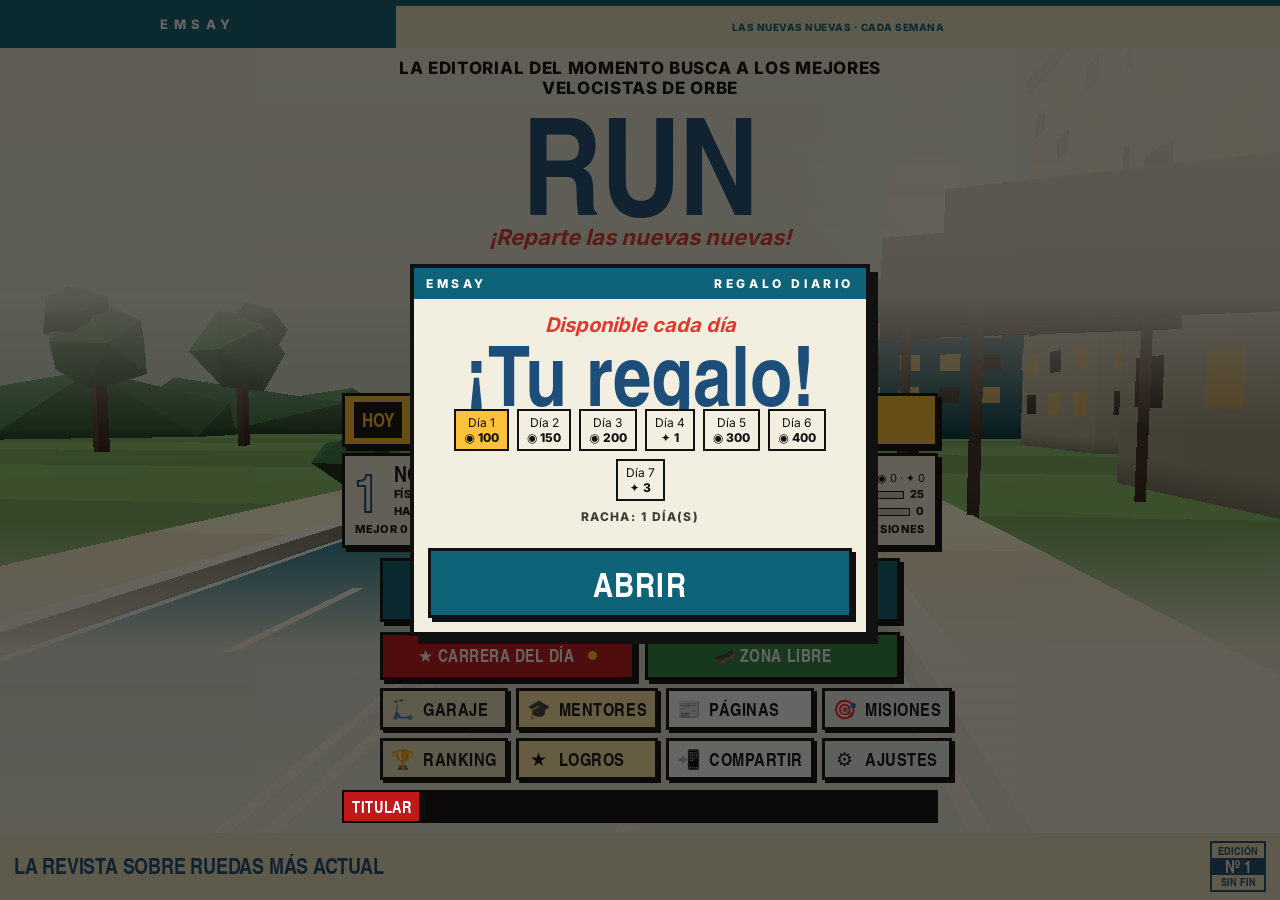
==== commit 4fd62492: "Publicar Run Scooter 5b2f85d4dac2933bb028bdcf2e5e62c94c771e1c" ====
--- a/index.html
+++ b/index.html
@@ -22,9 +22,10 @@
 @font-face{font-family:"Cuerpo";font-weight:100 900;font-display:swap;src:url([data-uri]) format("woff2")}
 
 :root{--teal:#0e6378;--cream:#e8e4c4;--paper:#f3efe0;--navy:#1d4e79;--yel:#fbe7a9;--gray:#9a9ea6;--red:#c0191c;--mar:#1b4459;--org:#ff5a2a;--mus:#c49a2c;--ink:#111;--pur:#a42cff;--blu:#39c8ff;--mag:#ff2fb3;--grn:#2dffb3;--amb:#ffc23a;
---fd:"Titulos","Arial Narrow",Impact,sans-serif;--fb:"Cuerpo",system-ui,-apple-system,"Segoe UI",Roboto,sans-serif;--fs:Georgia,"Times New Roman",serif;--fm:ui-monospace,"Roboto Mono",Consolas,monospace;
+--fd:"Titulos","Arial Narrow",Impact,sans-serif;--fb:"Cuerpo",system-ui,-apple-system,"Segoe UI",Roboto,sans-serif;--fs:"Cuerpo",system-ui,sans-serif;--fm:"Cuerpo",system-ui,sans-serif;
 --st:env(safe-area-inset-top,0px);--sb:env(safe-area-inset-bottom,0px)}
 *{box-sizing:border-box;-webkit-tap-highlight-color:transparent}
+html{-webkit-text-size-adjust:100%;text-size-adjust:100%}
 html,body{margin:0;height:100%;background:#0e6378;overflow:hidden;overscroll-behavior:none;font-family:var(--fb);color:var(--ink);-webkit-user-select:none;user-select:none;-webkit-touch-callout:none}
 #cv{position:fixed;inset:0;width:100%;height:100%;display:block;touch-action:none}
 #ui{position:fixed;inset:0;pointer-events:none;touch-action:none}
@@ -61,7 +62,7 @@
 .cover{background:linear-gradient(180deg,rgba(243,239,224,.97) 0,rgba(243,239,224,.86) 33%,rgba(243,239,224,0) 48%,rgba(243,239,224,0) 58%,rgba(243,239,224,.9) 72%,rgba(243,239,224,.97) 100%);color:var(--navy)}
 .cband{flex:none;display:flex;min-height:calc(48px + var(--st));padding-top:var(--st);background:var(--teal)}
 .cband>div{flex:1;display:flex;align-items:center;justify-content:center;color:#fff;font-weight:800;letter-spacing:.42em;font-size:13px}
-.cband>div+div{flex:1.4;background:var(--cream);color:var(--teal);letter-spacing:.2em;font-weight:600;font-size:11.5px;margin:6px 0 0}
+.cband>div+div{flex:2.2;min-width:0;background:var(--cream);color:var(--teal);letter-spacing:.05em;font-weight:800;font-size:10px;margin:6px 0 0;white-space:nowrap;overflow:hidden;text-overflow:ellipsis;padding:0 6px}
 .cbody{flex:1;display:flex;flex-direction:column;align-items:center;text-align:center;padding:6px 12px 0;max-width:620px;margin:0 auto;width:100%}
 .srf{font-family:var(--fs);text-transform:uppercase;color:#111;font-size:clamp(12px,3.4vw,17px);line-height:1.2;margin:4px 0 2px}
 .cover .t1{font-size:clamp(96px,32vw,190px);color:var(--navy);text-shadow:0 3px 0 rgba(243,239,224,.7)}
@@ -76,6 +77,22 @@
 .cgrid{display:grid;grid-template-columns:1fr 1fr;gap:10px}
 .cgrid .btn{font-size:19px;min-height:44px;padding:6px 8px}
 .cgrid .btn.w2{grid-column:span 2}
+.evt{align-self:stretch;background:var(--amb);border:3px solid #111;box-shadow:4px 4px 0 #111;color:#111;font-family:var(--fd);font-size:19px;line-height:1;padding:5px 9px;text-align:left;text-transform:uppercase}
+.evt b{background:#111;color:var(--amb);font-weight:400;padding:1px 6px;margin-right:4px}.evt span{font-family:var(--fb);font-weight:800;font-size:11.5px;text-transform:none}
+.ticker{align-self:stretch;display:flex;align-items:center;gap:8px;background:#111;color:var(--cream);font-size:12.5px;overflow:hidden;white-space:nowrap;border:2px solid #111;margin:4px 0}
+.ticker b{flex:none;background:var(--red);color:#fff;font-family:var(--fd);font-weight:400;font-size:16px;padding:3px 8px;letter-spacing:.04em}
+.ticker span{display:inline-block;padding-left:100%;animation:tick 16s linear infinite;font-weight:600}
+@keyframes tick{to{transform:translateX(-100%)}}
+.pcard{align-self:stretch;display:grid;grid-template-columns:auto 1fr;gap:4px 10px;align-items:center;background:var(--paper);border:3px solid #111;box-shadow:4px 4px 0 #111;padding:8px 10px;color:#111;text-align:left;font-size:11px;font-weight:800;letter-spacing:.06em;text-transform:uppercase}
+.pcard .rk{grid-row:span 3;font-family:var(--fd);font-size:52px;line-height:.8;color:transparent;-webkit-text-stroke:2px var(--navy);padding-right:4px}
+.pcard .nm{font-family:var(--fd);font-size:22px;font-weight:400;letter-spacing:.02em;line-height:.9;display:flex;justify-content:space-between;gap:8px;align-items:baseline}
+.pcard .nm span{font-family:var(--fm);font-size:11px;letter-spacing:0}
+.bar2{display:flex;align-items:center;gap:6px}.bar2 i{flex:1;height:8px;background:rgba(0,0,0,.14);position:relative;border:1px solid #111}.bar2 i b{position:absolute;left:0;top:0;bottom:0;background:var(--teal)}.bar2.sk i b{background:var(--red)}
+.cnav{flex:none;display:grid;grid-template-columns:repeat(7,1fr);background:var(--cream);border-top:3px solid #111;padding-bottom:var(--sb)}
+.cnav button{position:relative;display:flex;flex-direction:column;align-items:center;gap:1px;padding:7px 0 6px;font-size:9.5px;font-weight:800;letter-spacing:.02em;text-transform:uppercase;color:var(--navy);border-right:1px solid rgba(0,0,0,.18)}
+.cnav button:last-child{border-right:0}.cnav button i{font-style:normal;font-size:21px;line-height:1.1}.cnav button:active{background:#fff}
+.cnav .dot{position:absolute;top:5px;right:calc(50% - 18px);margin:0}
+.cover .cbtns{flex-direction:row;width:100%;max-width:520px}.cover .cbtns .btn{flex:1}.cover .cbtns .btn.big{flex:1.5;font-size:30px;min-height:58px}.cover .cbtns .btn.red{font-size:17px;line-height:1}
 .cfoot{flex:none;display:flex;align-items:center;justify-content:space-between;gap:10px;padding:8px 14px calc(8px + var(--sb));background:var(--cream);color:var(--navy)}
 .cfoot .mega{font-size:clamp(17px,5vw,24px)}
 .dot{display:inline-block;width:9px;height:9px;border-radius:50%;background:var(--red);margin-left:6px;vertical-align:middle}
@@ -90,6 +107,13 @@
 .pg-red{background:var(--red);color:#111}
 .pg-mar{background:var(--mar);color:#ffe0d2}
 .pg-mus{background:var(--mus);color:#1c1306}
+.pg-teal{background:var(--teal);color:var(--cream)}
+.achs{display:grid;grid-template-columns:repeat(auto-fill,minmax(150px,1fr));gap:12px}
+.ach{border:3px dashed rgba(232,228,196,.5);padding:10px;display:flex;flex-direction:column;gap:3px;color:rgba(232,228,196,.75)}
+.ach b{font-family:var(--fd);font-size:30px;line-height:1}
+.ach .nm{font-family:var(--fd);font-size:20px;text-transform:uppercase;line-height:.95}
+.ach .ds{font-size:12px;line-height:1.25}.ach .rw{font-family:var(--fm);font-size:11px;margin-top:auto}
+.ach.ok{border:3px solid #111;background:var(--amb);color:#111;box-shadow:4px 4px 0 #111;transform:rotate(var(--r))}
 .pg-paper{background:var(--paper);color:var(--navy)}
 .h-final{font-weight:800;color:#fff;font-size:clamp(30px,8.5vw,46px);line-height:1;margin:2px 0 10px;text-shadow:0 3px 6px rgba(0,0,0,.28)}
 .h-groovy{font-family:var(--fd);color:var(--org);font-size:clamp(46px,14vw,78px);line-height:.85;text-shadow:4px 4px 0 #0b1d27;margin:4px 0 6px;text-transform:uppercase;letter-spacing:.02em}
@@ -166,6 +190,49 @@
 .coin{width:16px;height:16px;border-radius:50%;background:var(--amb);border:3px solid #e09a12;display:inline-block}
 .hd{font-family:var(--fm);font-size:12px;margin-top:6px;letter-spacing:.12em;text-shadow:1px 1px 0 #111}
 .hr{position:absolute;right:12px;top:calc(var(--st) + 10px);display:flex;flex-direction:column;align-items:flex-end;gap:6px}
+#hud .boost{position:absolute;right:14px;bottom:calc(var(--sb) + 24px);width:88px;height:88px;border-radius:50%;background:var(--amb);border:4px solid #111;box-shadow:4px 4px 0 #111;pointer-events:auto;display:flex;flex-direction:column;align-items:center;justify-content:center;color:#111;font-family:var(--fd);touch-action:none;overflow:hidden;transition:transform .05s}
+.boost span{font-size:34px;line-height:1;font-family:var(--fb);position:relative}
+.boost small{font-size:13px;letter-spacing:.04em;position:relative}
+.boost i{position:absolute;inset:0;display:block}
+.boost i b{position:absolute;left:0;right:0;bottom:0;height:0;background:var(--org)}
+.boost.hit{transform:translate(2px,2px) scale(.94);box-shadow:1px 1px 0 #111}
+.hc.dl{background:var(--teal);color:#fff;font-size:19px;padding:1px 9px}.hc.dl small{font-family:var(--fb);font-size:11px;font-weight:800;color:var(--amb)}
+.pop{position:absolute;left:50%;top:36%;transform:translateX(-50%);font-family:var(--fd);font-size:clamp(22px,6.5vw,32px);color:#fff;background:var(--teal);border:3px solid #111;padding:4px 12px;box-shadow:4px 4px 0 #111;white-space:nowrap;animation:popin 1s ease forwards}
+.pop.miss{background:var(--gray);color:#111}
+@keyframes popin{0%{opacity:0;transform:translate(-50%,10px) scale(.8)}14%{opacity:1;transform:translate(-50%,0) scale(1.06)}70%{opacity:1}100%{opacity:0;transform:translate(-50%,-18px)}}
+#rain{position:absolute;inset:0;pointer-events:none;opacity:0;transition:opacity 1.2s;background:repeating-linear-gradient(104deg,transparent 0 26px,rgba(225,238,255,.34) 26px 27.5px),repeating-linear-gradient(98deg,transparent 0 41px,rgba(225,238,255,.22) 41px 42px);background-size:140px 170px,190px 230px;animation:rainf .3s linear infinite}
+#rain.on{opacity:1}@keyframes rainf{to{background-position:-34px 170px,-30px 230px}}
+#flash{position:absolute;inset:0;background:#f4f8ff;opacity:0;pointer-events:none}#flash.go{animation:flash .55s ease-out}@keyframes flash{0%{opacity:.7}100%{opacity:0}}
+.lh #hud .boost{right:auto;left:14px}
+.word{display:flex;gap:3px;margin-top:6px}.word i{font-style:normal;font-family:var(--fd);font-size:17px;width:22px;height:24px;display:flex;align-items:center;justify-content:center;border:2px solid #111;background:rgba(17,17,17,.55);color:rgba(255,255,255,.45)}.word i.on{background:var(--amb);color:#1d4e79;box-shadow:2px 2px 0 #111}
+.htop{position:absolute;left:50%;top:calc(var(--st) + 64px);transform:translateX(-50%);display:flex;flex-direction:column;align-items:center;gap:5px;width:min(70vw,300px);pointer-events:none}
+.htop>div{max-width:calc(100vw - 150px);overflow:hidden;text-overflow:ellipsis;font-family:var(--fd);font-size:17px;line-height:1.05;padding:3px 10px;border:3px solid #111;box-shadow:3px 3px 0 #111;background:var(--paper);color:#111;text-align:center;white-space:nowrap}
+.lt{display:flex;align-items:center;gap:7px}.lt i{width:15px;height:15px;border-radius:50%;border:2px solid #111;background:#2dff6a}.lt.y i{background:var(--amb)}.lt.r i{background:#ff2a2a}.lt.r{background:#ff2a2a;color:#fff;animation:blink .35s steps(2) infinite}
+.pol{background:#1d4e79!important;color:#fff!important;animation:sir .4s steps(2) infinite}@keyframes sir{50%{background:#c0191c}}
+.warn{background:var(--amb)!important}.riv{background:#111!important;color:var(--amb)!important}.combo{background:var(--mag)!important;color:#fff!important}
+#hud .del{position:absolute;top:46%;width:84px;height:84px;border-radius:50%;background:var(--paper);border:4px solid #111;box-shadow:4px 4px 0 #111;pointer-events:auto;touch-action:none;display:flex;align-items:center;justify-content:center;font-size:36px;animation:pul .5s ease-in-out infinite alternate}
+.del.l{left:12px}.del.r{right:12px}.del svg{position:absolute;inset:-4px;width:calc(100% + 8px);height:calc(100% + 8px);transform:rotate(-90deg)}
+.del circle{fill:none;stroke:var(--dc,#0e6378);stroke-width:4;stroke-dasharray:113;stroke-dashoffset:var(--o,113)}
+.del.ok{background:#2dff6a}.del span{position:relative}
+#hud .brake{position:absolute;left:14px;bottom:calc(var(--sb) + 24px);width:88px;height:88px;border-radius:50%;background:var(--red);border:4px solid #111;box-shadow:4px 4px 0 #111;pointer-events:auto;touch-action:none;display:flex;flex-direction:column;align-items:center;justify-content:center;color:#fff;font-family:var(--fd)}
+.brake span{font-size:26px;line-height:1}.brake small{font-size:13px}.brake.hit{transform:translate(2px,2px) scale(.94);box-shadow:1px 1px 0 #111;background:#7a0f12}
+.lh #hud .brake{left:auto;right:14px}
+.enbar{position:absolute;right:108px;bottom:calc(var(--sb) + 28px);display:flex;flex-direction:column;align-items:center;gap:3px}
+.enbar i{display:block;width:16px;height:76px;border:3px solid #111;background:rgba(17,17,17,.55);position:relative;box-shadow:2px 2px 0 #111}
+.enbar i b{position:absolute;left:0;right:0;bottom:0;background:#2dff6a}.enbar.low i b{background:var(--red)}
+.enbar small{font-family:var(--fd);font-size:10px;color:#fff;text-shadow:1px 1px 0 #111;letter-spacing:.04em}
+.lh .enbar{right:auto;left:108px}
+.stabs{display:flex;flex-wrap:wrap;gap:6px;margin:0 0 12px}.stabs button{font-family:var(--fd);font-size:16px;text-transform:uppercase;border:2px solid #111;padding:3px 9px;background:transparent;color:#111}.stabs button.on{background:#111;color:#fff}
+.ptile .sc{position:absolute;right:4px;top:4px;font-size:8.5px;font-weight:800;letter-spacing:.1em;text-transform:uppercase;background:#111;color:#fff;padding:1px 4px}
+.ment{display:grid;grid-template-columns:64px 1fr;gap:4px 12px;border:3px solid #111;background:#fff;box-shadow:4px 4px 0 #111;padding:10px;margin-bottom:12px;color:#111}
+.ment .av{grid-row:span 4;width:64px;height:64px;border:3px solid #111;display:flex;align-items:center;justify-content:center;font-family:var(--fd);font-size:40px;color:#111}
+.ment .nm{font-family:var(--fd);font-size:24px;text-transform:uppercase;line-height:.9}.ment .hb{font-weight:800;font-size:12px;letter-spacing:.12em;text-transform:uppercase;color:var(--red)}
+.ment .ds{font-size:13px;line-height:1.3}.ment .fv{grid-column:span 2;font-size:12px;font-weight:700}.ment .bar2{grid-column:span 2}.ment .row{grid-column:span 2;margin-top:4px}
+.ment.ok{background:#e9f7ee}.ment .btn{font-size:17px;min-height:40px;padding:4px 12px}
+.inj{color:var(--red);font-weight:800}
+.vkind{display:inline-block;font-size:9.5px;font-weight:800;letter-spacing:.12em;text-transform:uppercase;border:2px solid #111;padding:0 4px;margin-right:4px}
+.slope{display:inline-block;margin-top:6px;font-family:var(--fd);font-size:17px;padding:1px 8px;border:2px solid #111;box-shadow:2px 2px 0 #111}
+.slope.up{background:var(--paper);color:#111}.slope.dn{background:var(--red);color:#fff}
 #bPause{pointer-events:auto;width:48px;height:48px;background:var(--paper);color:#111;border:3px solid #111;font-size:18px;box-shadow:3px 3px 0 #111}
 .hm{font-family:var(--fd);font-size:24px;background:var(--teal);border:2px solid #111;padding:0 8px;box-shadow:3px 3px 0 #111}
 .pw{display:flex;align-items:center;gap:6px;background:rgba(17,17,17,.78);border:2px solid var(--c);padding:2px 6px;font-family:var(--fd);font-size:16px;min-width:110px}
@@ -175,7 +242,7 @@
 .banner .sp{display:inline-block;background:var(--paper);color:#111;border:5px solid #111;padding:8px 14px;font-size:clamp(12px,3.6vw,17px)}
 .banner .mega{font-size:clamp(34px,10vw,60px);color:#fff;text-shadow:3px 3px 0 #111;margin-top:6px}
 @keyframes ban{0%{opacity:0;transform:translate(-50%,-14px)}12%{opacity:1;transform:translate(-50%,0)}80%{opacity:1}100%{opacity:0}}
-.tut{position:absolute;left:50%;bottom:calc(var(--sb) + 22%);transform:translateX(-50%);text-align:center;width:min(92vw,480px)}
+.tut{position:absolute;left:50%;bottom:calc(var(--sb) + max(31%, 215px));transform:translateX(-50%);text-align:center;width:min(92vw,480px)}
 .tut b{display:inline-block;font-family:var(--fd);font-size:clamp(28px,8vw,44px);background:var(--red);color:#fff;border:4px solid #111;padding:6px 14px;box-shadow:5px 5px 0 #111;animation:pul .7s ease-in-out infinite alternate}
 .tut small{display:block;margin-top:10px;font-family:var(--fm);font-size:12px;text-shadow:1px 1px 0 #111}
 @keyframes pul{to{transform:scale(1.06)}}
@@ -206,13 +273,143 @@
 @media(orientation:landscape) and (max-height:560px){.cover .t1{font-size:22vh}.cover .t2{font-size:17vh}.cmid{min-height:10px}.ctag{font-size:7vh}.srf{display:none}.cbtns{width:min(100%,560px)}.cgrid{grid-template-columns:repeat(3,1fr)}.cgrid .btn.w2{grid-column:auto}.show{height:46vh}}
 @media(prefers-reduced-motion:reduce){*{animation-duration:.01s!important}}
 
+/* ---- portada v2.3: botones en la propia portada ---- */
+.kick{font-family:var(--fb);font-style:italic;font-weight:700}
+.srf{font-family:var(--fb);font-weight:800;letter-spacing:.04em}
+.h-serif{font-family:var(--fb);font-style:italic;font-weight:800;letter-spacing:-.01em}
+.cover .mega{width:100%;white-space:nowrap}
+.cover .t1{font-size:clamp(64px,min(30vw,15vh),190px)}
+.cover .t2{font-size:clamp(48px,min(22vw,11vh),150px)}
+.cover .cmid{min-height:36px}
+.cover .pcard{margin-top:6px}
+.cover .cbtns{margin:10px 0 8px}
+.cover .cgrid{width:100%;max-width:520px;display:grid;grid-template-columns:1fr 1fr;gap:8px;margin:0 0 10px}
+.cover .cgrid .btn{position:relative;font-size:18px;min-height:42px;padding:5px 8px;justify-content:flex-start;gap:8px;box-shadow:3px 3px 0 #111}
+.cover .cgrid .btn i{font-style:normal;font-size:19px;line-height:1;width:24px;text-align:center}
+.cover .cgrid .btn:nth-child(4n+1){background:var(--cream)}.cover .cgrid .btn:nth-child(4n+2){background:var(--yel)}.cover .cgrid .btn:nth-child(4n+3){background:#fff}.cover .cgrid .btn:nth-child(4n){background:#e9f2f4}
+.cover .cgrid .dot{position:absolute;top:6px;right:8px;margin:0}
+.cover .ticker{margin:0 0 10px}
+@media(orientation:landscape) and (max-height:560px){.cover .cgrid{grid-template-columns:repeat(4,1fr)}.cover .t1{font-size:min(19vh,150px)}.cover .t2{font-size:min(14vh,110px)}}
+@media(min-width:700px){.cover .cgrid{grid-template-columns:repeat(4,1fr)}}
+
+/* ---- HUD v2.4: botones con relieve, barra de aliento horizontal y avisos sin superponerse ---- */
+.hl{left:12px;right:auto;max-width:62vw}
+.hrow{display:flex;gap:6px;flex-wrap:wrap;margin-top:6px}.hrow .hc{margin-top:0}.hrow br{display:none}
+.hinfo{display:flex;gap:6px;align-items:center;flex-wrap:wrap;margin-top:6px}.hinfo .hd{margin-top:0}.hinfo .slope{margin-top:0;font-size:15px}
+.word{margin-top:6px}
+#bPause{display:flex;align-items:center;justify-content:center;border-radius:14px;background:linear-gradient(#2b2f38,#16181d);border:3px solid #111;box-shadow:0 4px 0 #000,0 6px 12px rgba(0,0,0,.35)}
+#bPause svg{width:24px;height:24px;fill:#fff}
+.htop{top:calc(var(--st) + 178px);width:min(94vw,440px)}
+.htop>div{max-width:94vw}
+#hud .pad{position:absolute;bottom:calc(var(--sb) + 26px);width:94px;height:94px;border-radius:30px;border:3px solid rgba(0,0,0,.65);pointer-events:auto;touch-action:none;display:flex;flex-direction:column;align-items:center;justify-content:center;gap:2px;color:#fff;font-family:var(--fd);transition:transform .05s,box-shadow .05s;-webkit-user-select:none}
+#hud .pad small{font-size:13px;letter-spacing:.06em;text-shadow:0 1px 0 rgba(0,0,0,.45);position:relative}
+#hud .pad:before{content:"";position:absolute;left:8px;right:8px;top:6px;height:34%;border-radius:22px 22px 14px 14px;background:linear-gradient(rgba(255,255,255,.55),rgba(255,255,255,0));pointer-events:none}
+#hud .brake{left:16px;background:radial-gradient(circle at 50% 35%,#ff6b6b,#c0191c 62%,#7a0f12);box-shadow:0 7px 0 #5e0b0e,0 12px 20px rgba(0,0,0,.4);color:#c0191c}
+#hud .brake svg{width:46px;height:46px;position:relative;filter:drop-shadow(0 2px 0 rgba(0,0,0,.35))}
+#hud .brake small{color:#fff}
+#hud .brake.hit{transform:translateY(6px);box-shadow:0 1px 0 #5e0b0e,0 4px 8px rgba(0,0,0,.4)}
+#hud .boost{right:16px;left:auto;background:radial-gradient(circle at 50% 35%,#ffe27a,#ffb21e 60%,#d26a00);box-shadow:0 7px 0 #8a4a00,0 12px 20px rgba(0,0,0,.4);color:#111}
+#hud .boost .bolt{width:42px;height:42px;position:relative;fill:#fff;stroke:#5a2d00;stroke-width:1.4;stroke-linejoin:round;filter:drop-shadow(0 2px 0 rgba(0,0,0,.25))}
+#hud .boost small{color:#5a2d00;text-shadow:none}
+#hud .boost.hit{transform:translateY(6px);box-shadow:0 1px 0 #8a4a00,0 4px 8px rgba(0,0,0,.4)}
+#hud .pad .rg,#hud .del .rg{position:absolute;inset:-9px;width:calc(100% + 18px);height:calc(100% + 18px);transform:rotate(-90deg);pointer-events:none}
+.rg circle{fill:none;stroke-width:3.4;stroke-linecap:round}.rg .bg{stroke:rgba(0,0,0,.25)}.rg .fg{stroke:#fff;stroke-dasharray:113;stroke-dashoffset:var(--o,113);transition:stroke-dashoffset .08s}
+#hud .boost .rg .fg{stroke:#ff5a2a}
+.lh #hud .brake{left:auto;right:16px}.lh #hud .boost{right:auto;left:16px}
+.enbar{left:16px;right:auto;bottom:calc(var(--sb) + 140px);flex-direction:row;align-items:center;gap:6px;background:rgba(17,17,17,.62);border:2px solid #111;border-radius:12px;padding:4px 8px 4px 6px;box-shadow:0 3px 0 #000}
+.enbar .enl{display:flex;flex-direction:column;align-items:center;gap:0}
+.enbar .enl svg{width:16px;height:16px;fill:#ff4d6d}
+.enbar small{font-size:9px}
+.enbar i{width:118px;height:12px;border:2px solid #111;border-radius:7px;background:rgba(255,255,255,.12);box-shadow:none;overflow:hidden}
+.enbar i b{top:0;bottom:0;left:0;right:auto;width:0;height:auto;background:linear-gradient(90deg,#1fd16a,#7dff9d);border-radius:5px}
+.enbar.low i b{background:linear-gradient(90deg,#c0191c,#ff6b6b)}
+.lh .enbar{left:auto;right:16px}
+#hud .del{top:44%;width:78px;height:78px;border-radius:50%;background:radial-gradient(circle at 50% 35%,#fff,#e6e2d2);border:3px solid #111;box-shadow:0 6px 0 rgba(0,0,0,.55),0 10px 18px rgba(0,0,0,.35);flex-direction:column;gap:0;animation:none}
+#hud .del .ic{width:38px;height:38px;position:relative}#hud .del .ic svg{width:100%;height:100%}
+#hud .del small{position:absolute;bottom:-22px;left:50%;transform:translateX(-50%);font-family:var(--fd);font-size:13px;white-space:nowrap;background:#111;color:#fff;padding:1px 7px;border-radius:8px}
+#hud .del .rg .fg{stroke:var(--dc,#0e6378)}
+#hud .del.ok{background:radial-gradient(circle at 50% 35%,#c9ffd9,#2dff6a);animation:pul .45s ease-in-out infinite alternate}
+#hud .del.ok small{background:#1a8a3a}
+#hud .del:active{transform:translateY(5px)}
+/* ---- portada: espacios entre títulos, aviso del día, titular y pie ---- */
+.cover .t1{line-height:.86;margin:2px 0 0}
+.cover .kick{margin:6px 0 6px;line-height:1.15;font-size:clamp(15px,4.4vw,22px)}
+.cover .t2{line-height:.86;margin:0}
+.evt{display:grid;grid-template-columns:auto 1fr;column-gap:8px;align-items:center;font-size:clamp(15px,4.6vw,19px);line-height:1.05;padding:6px 9px}
+.evt b{grid-row:span 2;align-self:stretch;display:flex;align-items:center;margin:0;padding:2px 8px}
+.evt span{grid-column:2;margin-top:2px;line-height:1.2}
+.ticker{gap:0}.ticker b{position:relative;z-index:2;box-shadow:6px 0 6px #111}
+.ticker .tk{flex:1;min-width:0;overflow:hidden;display:block}
+.cover .cbtns .btn{white-space:nowrap}.cover .cbtns .btn.big{font-size:clamp(22px,6.6vw,30px)}.cover .cbtns .btn.red{font-size:clamp(14px,4vw,17px);white-space:normal}
+.cfoot{align-items:center}.cfoot .mega{font-size:clamp(14px,4.2vw,22px);line-height:1.02;white-space:normal;min-width:0;flex:1}.cfoot .adv{flex:none}
+.pcard .nm{flex-wrap:wrap}.pcard{line-height:1.25}
+/* ---- mentores: perfiles con retrato ---- */
+.ment .av{background:#fff;padding:0;overflow:hidden}.ment .av svg{width:100%;height:100%;display:block}
+.mprof{display:grid;grid-template-columns:110px 1fr;gap:12px;align-items:center;margin-bottom:10px}
+.mprof .av{width:110px;height:110px;border:4px solid #111;box-shadow:4px 4px 0 #111;overflow:hidden;background:#fff}.mprof .av svg{width:100%;height:100%}
+.mprof .nm{font-family:var(--fd);font-size:30px;text-transform:uppercase;line-height:.92}.mprof .bz{font-size:12px;font-weight:800;letter-spacing:.1em;text-transform:uppercase;color:var(--red);margin-top:4px}
+.mquote{font-style:italic;font-weight:700;border-left:5px solid var(--red);padding:4px 10px;margin:10px 0}
+.mfacts{display:grid;grid-template-columns:auto 1fr;gap:3px 10px;font-size:13px;margin:8px 0}.mfacts b{text-transform:uppercase;font-size:11px;letter-spacing:.08em}
+
+/* v2.5: zona libre en portada, letreros de esquina y retos */
+.cover .cbtns{flex-wrap:wrap}.cover .cbtns .btn.big{flex:1 1 100%}.cover .cbtns .btn.red,.cover .cbtns .btn.free{flex:1 1 40%;font-size:clamp(14px,4vw,17px);line-height:1;white-space:normal;min-height:48px}
+.btn.free{background:#2f8a4a;color:#fff}
+.htop>.corner{display:flex;gap:5px;background:none;border:0;box-shadow:none;padding:0;overflow:visible;max-width:97vw;align-items:stretch;filter:drop-shadow(3px 3px 0 #111);white-space:normal}
+.corner .cb{display:flex;flex-direction:column;justify-content:center;min-width:0;width:31vw;max-width:150px;padding:6px 8px;background:#9a6a3c;color:#fff;text-shadow:1px 1px 0 #111;opacity:.86;transition:transform .15s}
+.corner .cb b{font-family:var(--fd);font-size:clamp(12px,3.5vw,16px);line-height:1.05;white-space:normal;overflow-wrap:anywhere}
+.corner .cb small{font-family:var(--fm);font-size:10px;line-height:1.2;margin-top:3px;white-space:normal}
+.corner .cb.l{clip-path:polygon(14px 0,100% 0,100% 100%,14px 100%,0 50%);padding-left:17px;text-align:left}
+.corner .cb.r{clip-path:polygon(0 0,calc(100% - 14px) 0,100% 50%,calc(100% - 14px) 100%,0 100%);padding-right:17px;text-align:right}
+.corner .cb.s{background:#0e6378;clip-path:polygon(50% 0,100% 12px,100% 100%,0 100%,0 12px);padding-top:13px}
+.corner .cb.on{opacity:1;background:var(--amb);color:#111;text-shadow:none;transform:scale(1.07)}
+.htop>.drill{background:linear-gradient(90deg,#8fd18f var(--p,0%),var(--paper) var(--p,0%));font-size:15px;white-space:normal;line-height:1.15;max-width:94vw}
+.htop>.drill small{font-family:var(--fm);font-size:11px;margin-left:4px}
+
+/* v2.5: botones minimalistas y de tamaño moderado */
+#hud .pad{width:62px;height:62px;border-radius:50%;bottom:calc(var(--sb) + 30px);background:rgba(17,17,17,.36);border:2px solid rgba(255,255,255,.85);box-shadow:none;-webkit-backdrop-filter:blur(3px);backdrop-filter:blur(3px);color:#fff;gap:0;transition:transform .06s,background .06s}
+#hud .pad:before{display:none}
+#hud .pad small{position:absolute;top:100%;margin-top:5px;left:50%;transform:translateX(-50%);font-family:var(--fm);font-size:9px;font-weight:700;letter-spacing:.14em;color:#fff;text-shadow:0 1px 2px rgba(0,0,0,.8);white-space:nowrap}
+#hud .brake{left:18px;background:rgba(17,17,17,.36);box-shadow:none}
+#hud .brake .ico{width:22px;height:22px;fill:#fff;filter:none}
+#hud .brake.hit{transform:scale(.92);background:rgba(192,25,28,.78);border-color:#ffb3b3;box-shadow:none}
+#hud .boost{right:18px;background:rgba(17,17,17,.36);box-shadow:none}
+#hud .boost .bolt{width:24px;height:24px;fill:#ffd23a;stroke:none;filter:none}
+#hud .boost small{color:#fff;text-shadow:0 1px 2px rgba(0,0,0,.8)}
+#hud .boost.hit{transform:scale(.92);background:rgba(255,178,30,.55);box-shadow:none}
+#hud .pad .rg{inset:-6px;width:calc(100% + 12px);height:calc(100% + 12px)}
+#hud .pad .rg circle{stroke-width:2}#hud .pad .rg .bg{stroke:rgba(255,255,255,.18)}#hud .boost .rg .fg{stroke:#ffd23a}
+.lh #hud .brake{left:auto;right:18px}.lh #hud .boost{right:auto;left:18px}
+#hud .del{width:56px;height:56px;background:rgba(255,255,255,.92);border:2px solid #111;box-shadow:0 2px 8px rgba(0,0,0,.35)}
+#hud .del .ic{width:26px;height:26px}
+#hud .del small{bottom:auto;top:100%;margin-top:6px;font-family:var(--fm);font-size:9px;font-weight:700;letter-spacing:.08em;padding:1px 6px;border-radius:6px}
+#hud .del.ok{background:#c9ffd9;animation:pul .45s ease-in-out infinite alternate}
+#hud .del .rg{inset:-6px;width:calc(100% + 12px);height:calc(100% + 12px)}#hud .del .rg circle{stroke-width:2.4}
+.enbar{bottom:calc(var(--sb) + 122px);background:rgba(17,17,17,.36);border:0;border-radius:10px;padding:4px 8px 4px 6px;box-shadow:none;-webkit-backdrop-filter:blur(3px);backdrop-filter:blur(3px)}
+.enbar i{width:96px;height:7px;border:0;border-radius:4px;background:rgba(255,255,255,.2)}
+.enbar i b{border-radius:4px}
+.enbar .enl svg{width:13px;height:13px}.enbar small{font-family:var(--fm);font-size:8px;letter-spacing:.1em;text-shadow:none}
+#hud .pop{top:47%;font-size:clamp(15px,4.4vw,21px);border-width:2px;padding:3px 10px;box-shadow:2px 2px 0 #111}
+.banner .sp{white-space:normal}
+
 </style></head>
 <body><noscript>Run Scooter necesita JavaScript activado.</noscript>
 <canvas id="cv"></canvas>
 <div id="ui">
+  <div id="rain"></div><div id="flash"></div>
   <div id="hud" hidden>
-    <div class="hl"><div id="hScore" class="hs">0</div><div class="hc"><span class="coin"></span><b id="hCoins">0</b></div><div id="hDist" class="hd">0 M</div></div>
-    <div class="hr"><button id="bPause" data-act="pause" aria-label="Pausa">❚❚</button><div id="hMult" class="hm">×1</div><div id="hPow"></div></div>
+    <div class="hl"><div id="hScore" class="hs">0</div>
+      <div class="hrow"><div class="hc"><span class="coin"></span><b id="hCoins">0</b></div><div class="hc dl" id="hDel" hidden></div></div>
+      <div class="hinfo"><span id="hDist" class="hd">0 M</span><span id="hSlope" class="slope" hidden></span></div>
+      <div id="hWord" class="word"></div>
+    </div>
+    <div class="hr"><button id="bPause" data-act="pause" aria-label="Pausa"><svg viewBox="0 0 24 24"><rect x="6" y="5" width="4.2" height="14" rx="1.2"/><rect x="13.8" y="5" width="4.2" height="14" rx="1.2"/></svg></button><div id="hMult" class="hm">×1</div><div id="hPow"></div></div>
+    <div class="htop"><div id="hCorner" class="corner" hidden></div><div id="hDrill" class="drill" hidden></div><div id="hLight" class="lt" hidden></div><div id="hPol" class="pol" hidden></div><div id="hWarn" class="warn" hidden></div><div id="hRiv" class="riv" hidden></div><div id="hCombo" class="combo" hidden></div></div>
+    <button id="bDelL" class="del l" hidden aria-label="Entregar a la izquierda"><svg class="rg" viewBox="0 0 40 40"><circle class="bg" cx="20" cy="20" r="18"/><circle class="fg" cx="20" cy="20" r="18"/></svg><span class="ic"></span><small></small></button>
+    <button id="bDelR" class="del r" hidden aria-label="Entregar a la derecha"><svg class="rg" viewBox="0 0 40 40"><circle class="bg" cx="20" cy="20" r="18"/><circle class="fg" cx="20" cy="20" r="18"/></svg><span class="ic"></span><small></small></button>
+    <div class="enbar"><div class="enl"><svg viewBox="0 0 24 24"><path d="M12 21s-7.5-4.6-9.6-9.2C.9 8.4 3 4.6 6.6 4.6c2 0 3.4 1.1 4.2 2.4h2.4c.8-1.3 2.2-2.4 4.2-2.4 3.6 0 5.7 3.8 4.2 7.2C19.5 16.4 12 21 12 21z"/></svg><small id="enL">ALIENTO</small></div><i><b id="enF"></b></i></div>
+    <button id="bBrake" class="pad brake" aria-label="Freno: mantén presionado"><svg class="ico" viewBox="0 0 24 24"><rect x="6.5" y="6.5" width="11" height="11" rx="2.2"/></svg><small>FRENO</small></button>
+    <button id="bBoost" class="pad boost" aria-label="Impulso: toca seguido para acelerar"><svg class="rg" viewBox="0 0 40 40"><circle class="bg" cx="20" cy="20" r="18"/><circle class="fg" id="bbF" cx="20" cy="20" r="18"/></svg><svg class="bolt" viewBox="0 0 24 24"><path d="M13.6 1.5 4.2 13.4h6.3l-1.9 9.1 9.9-12.3h-6.4z"/></svg><small>IMPULSO</small></button>
+    <div id="hPop"></div>
     <div id="hBanner"></div>
     <div id="hTut" class="tut" hidden></div>
     <div id="hStum" class="stum" hidden>¡CUIDADO!</div>
@@ -221,28 +418,42 @@
   </div>
 
   <section id="sCover" class="scr cover on">
-    <div class="cband"><div>EMSAY</div><div>DISPONIBLE CADA DOMINGO</div></div>
+    <div class="cband"><div>EMSAY</div><div>LAS NUEVAS NUEVAS · CADA SEMANA</div></div>
     <div class="cbody">
-      <p class="srf">Carriles, saltos, regalos, pistas<br>y la historia de la ciclovía sin fin</p>
+      <p class="srf">La editorial del momento busca a los mejores velocistas de Orbe</p>
       <h1 class="mega t1">RUN</h1>
-      <p class="kick">¿Sabes a dónde lleva?</p>
+      <p class="kick">¡Reparte las nuevas nuevas!</p>
       <h1 class="mega t2">SCOOTER</h1>
       <div class="cmid"></div>
-      <div class="ctag">¡Recorre la<br>ciclovía<br>sin fin!!!</div>
-      <div class="cstats" id="cStats"></div>
+      <div class="evt" id="cEvt"></div>
+      <div class="pcard" id="cCard"></div>
       <div class="cbtns">
-        <button class="btn pri big" data-act="play">▶ Jugar</button>
-        <div class="cgrid">
-          <button class="btn" data-act="go" data-arg="sGarage">Garaje</button>
-          <button class="btn" data-act="go" data-arg="sRank">Ranking</button>
-          <button class="btn" data-act="go" data-arg="sStory">Historia<i id="dStory" class="dot" hidden></i></button>
-          <button class="btn" data-act="go" data-arg="sMis">Misiones<i id="dMis" class="dot" hidden></i></button>
-          <button class="btn w2" data-act="go" data-arg="sSet">Ajustes</button>
-        </div>
+        <button class="btn pri big" data-act="play" data-arg="n">▶ Repartir</button>
+        <button class="btn red" data-act="play" data-arg="ch">★ Carrera del día<i id="dCh" class="dot" style="background:var(--amb)" hidden></i></button>
+        <button class="btn free" data-act="play" data-arg="free">🛹 Zona libre</button>
       </div>
+      <div class="cgrid">
+        <button class="btn" data-act="go" data-arg="sGarage"><i>🛴</i>Garaje</button>
+        <button class="btn" data-act="go" data-arg="sMent"><i>🎓</i>Mentores<b id="dMent" class="dot" hidden></b></button>
+        <button class="btn" data-act="go" data-arg="sStory"><i>📰</i>Páginas<b id="dStory" class="dot" hidden></b></button>
+        <button class="btn" data-act="go" data-arg="sMis"><i>🎯</i>Misiones<b id="dMis" class="dot" hidden></b></button>
+        <button class="btn" data-act="go" data-arg="sRank"><i>🏆</i>Ranking</button>
+        <button class="btn" data-act="go" data-arg="sAch"><i>★</i>Logros</button>
+        <button class="btn" data-act="share"><i>📲</i>Compartir</button>
+        <button class="btn" data-act="go" data-arg="sSet"><i>⚙</i>Ajustes</button>
+      </div>
+      <div class="ticker"><b>TITULAR</b><div class="tk"><span id="cTick"></span></div></div>
     </div>
     <div class="cfoot"><span class="mega">La revista sobre ruedas más actual</span><span class="adv">Edición<b><span id="cEd">Nº 1</span></b>sin fin</span></div>
   </section>
+
+  <section id="sMent" class="scr"><div class="page pg-paper"><div class="wrap">
+    <div class="ph"><button class="back" data-act="go" data-arg="sCover">◀ Portada</button><div class="wallet" id="mtWallet"></div></div>
+    <div class="pag">Sección especial · Gente de Orbe</div>
+    <h2 class="mega" style="font-size:clamp(46px,14vw,80px);color:var(--red)">Mentores</h2>
+    <p class="kick" style="font-size:17px;margin:2px 0 12px;color:#111">Hazles un favor o págales la clase: te enseñan su habilidad para siempre.</p>
+    <div id="mtBody"></div>
+  </div></div></section>
 
   <section id="sGarage" class="scr gar">
     <div class="show"><div class="ph"><button class="back" data-act="go" data-arg="sCover">◀ Portada</button><div class="wallet" id="gWallet"></div></div><div class="vname" id="gName"></div></div>
@@ -266,6 +477,7 @@
     <div class="ph"><button class="back" data-act="go" data-arg="sCover">◀ Portada</button><span class="pag">PAG 5 · Sesión 3</span></div>
     <h2 class="h-serif">Las páginas perdidas de EMSAY</h2>
     <p class="lede" id="stLede"></p>
+    <div class="stabs" id="stTabs"></div>
     <div class="pgrid" id="stGrid"></div>
   </div></div></section>
 
@@ -277,6 +489,12 @@
     <div class="squig"></div>
   </div></div></section>
 
+  <section id="sAch" class="scr"><div class="page pg-teal"><div class="wrap">
+    <div class="ph"><button class="back" data-act="go" data-arg="sCover">◀ Portada</button><span class="pag">PAG 11 · Salón de la fama</span></div>
+    <h2 class="mega" style="font-size:clamp(54px,17vw,96px);color:var(--cream)">Logros</h2><p class="kick" style="color:var(--amb);font-size:20px;margin:2px 0 12px">Medallas de la ciclovía · <span id="achN"></span></p>
+    <div class="achs" id="achBody"></div>
+  </div></div></section>
+
   <section id="sSet" class="scr"><div class="page pg-yel"><div class="wrap">
     <div class="ph"><button class="back" data-act="go" data-arg="sCover">◀ Portada</button><span class="pag">PAG 1</span></div>
     <div class="boxed sp" style="font-size:clamp(18px,6vw,28px);line-height:1.5;margin-bottom:10px">Sesión 1:<br>Ajustes &amp; datos</div>
@@ -287,6 +505,7 @@
     <div class="boxed sp" style="text-align:center;font-size:22px;margin-bottom:14px">Pausa</div>
     <div class="cbtns" style="margin:0 auto"><button class="btn pri big" data-act="resume">▶ Seguir</button>
       <div class="cgrid"><button class="btn" data-act="restart">Reiniciar</button><button class="btn" data-act="quit">Portada</button>
+      <button class="btn free w2" data-act="endFree" id="pEnd" hidden>🛹 Terminar y ver mi habilidad</button>
       <button class="btn gh" data-act="tsfx" id="pSfx">Sonido</button><button class="btn gh" data-act="tmus" id="pMus">Música</button></div></div>
   </div></div></div>
 
@@ -297,12 +516,12 @@
   </div></div></div>
 
   <div id="oOver" class="ov"><div class="panel"><div class="pband"><span>EMSAY</span><span id="oDate"></span></div><div class="pin">
-    <p class="over-t">Fin de la <span>edición</span></p>
+    <p class="over-t" id="oT">Fin de la <span>edición</span></p>
     <div id="oBadge"></div>
     <div class="film" style="margin:10px 0" id="oStats"></div>
     <div id="oExtra"></div>
     <div class="cbtns" style="margin:12px auto 0"><button class="btn pri big" data-act="play">↻ Otra vez</button>
-      <div class="cgrid"><button class="btn" data-act="quit">Portada</button><button class="btn" data-act="go" data-arg="sGarage">Garaje</button></div></div>
+      <div class="cgrid"><button class="btn" data-act="quit">Portada</button><button class="btn" data-act="go" data-arg="sGarage">Garaje</button><button class="btn red w2" data-act="share">📲 Compartir por WhatsApp</button></div></div>
   </div></div></div>
 
   <div id="oDaily" class="ov"><div class="panel"><div class="pband"><span>EMSAY</span><span>REGALO DIARIO</span></div><div class="pin" style="text-align:center">
@@ -314,6 +533,8 @@
     <h3 class="h-serif" id="rdT" style="font-size:34px"></h3><div class="film" id="rdX"></div>
     <button class="btn" data-act="closeRead" style="margin-top:12px;width:100%">Cerrar</button>
   </div></div></div>
+
+  <div id="oMent" class="ov" data-act="closeMent"><div class="panel rd"><div class="pband"><span>EMSAY</span><span>PERFIL · GENTE DE ORBE</span></div><div class="pin" id="mpBody"></div></div></div>
 
   <div id="oConf" class="ov"><div class="panel"><div class="pband"><span>EMSAY</span><span>CONFIRMAR</span></div><div class="pin">
     <p id="cfT" style="font-weight:700"></p><div class="row" style="justify-content:flex-end"><button class="btn gh" data-act="cfNo">Cancelar</button><button class="btn red" data-act="cfYes">Sí</button></div>
@@ -370,7 +591,7 @@
 };
 
 /* ---------- Atlas de texturas (Canvas2D → WebGL) ---------- */
-const AT = { W: 1024, H: 1024, white: [16 / 1024, 990 / 1024], r: {} };
+const AT = { W: 1024, H: 1024, white: [16 / 1024, 990 / 2048], r: {} };
 const WUV = AT.white;
 
 /* ---------- Constructor de mallas low-poly ---------- */
@@ -441,17 +662,19 @@
 
 /* ---------- Renderizador ---------- */
 const VS = `attribute vec3 aP;attribute vec3 aN;attribute vec4 aC;attribute vec2 aT;
-uniform mat4 uM,uV,uP;uniform vec2 uBend;uniform float uPal;uniform vec3 uTint,uTintE,uK0,uK1,uK2,uK3,uK4;
-varying vec3 vN;varying vec3 vC;varying float vE;varying vec2 vT;varying float vD;
-void main(){vec4 w=uM*vec4(aP,1.0);vec4 v=uV*w;float z=min(v.z,0.0);v.x+=uBend.x*z*z;v.y+=uBend.y*z*z;
-gl_Position=uP*v;vN=(uM*vec4(aN,0.0)).xyz;vE=aC.a;vT=aT;vD=-v.z;
+uniform mat4 uM,uV,uP;uniform vec2 uBend;uniform vec4 uHill;uniform float uH0;uniform float uPal;uniform float uTime;uniform vec3 uTint,uTintE,uK0,uK1,uK2,uK3,uK4;
+varying vec3 vN;varying vec3 vC;varying float vE;varying vec2 vT;varying float vD;varying float vH;varying vec3 vW;varying float vPF;
+void main(){vec4 w=uM*vec4(aP,1.0);vH=w.y;vPF=uPal;if(uPal>0.5&&aC.r<0.06&&aP.y>0.9){float sw=sin(uTime*1.7+w.z*0.21+w.x*0.37)*0.045*aP.y;w.x+=sw;w.z+=sw*0.6;}if(uHill.w>0.5){float sa=uHill.z-w.z;w.y+=clamp((sa-150.0)/250.0,0.0,1.0)*(6.0*sin(uHill.x-w.z*0.0105)+2.2*sin(uHill.y-w.z*0.027))-uH0;}vec4 v=uV*w;float z=min(v.z,0.0);v.x+=uBend.x*z*z;v.y+=uBend.y*z*z;
+gl_Position=uP*v;vN=(uM*vec4(aN,0.0)).xyz;vE=aC.a;vT=aT;vD=-v.z;vW=w.xyz;
 float k=aC.r*4.0;vec3 pc=uK0*max(0.0,1.0-abs(k))+uK1*max(0.0,1.0-abs(k-1.0))+uK2*max(0.0,1.0-abs(k-2.0))+uK3*max(0.0,1.0-abs(k-3.0))+uK4*max(0.0,1.0-abs(k-4.0));
 vec3 dc=aC.rgb*mix(uTint,uTintE,step(0.5,aC.a));vC=mix(dc,pc*aC.g*uTint,uPal);}`;
-const FS = `precision mediump float;uniform sampler2D uTex;uniform vec3 uFog,uL;uniform float uAmb,uSun,uEmit,uAlpha,uCut;uniform vec2 uFogR;
-varying vec3 vN;varying vec3 vC;varying float vE;varying vec2 vT;varying float vD;
+const FS = `precision mediump float;uniform sampler2D uTex;uniform vec3 uFog,uL,uCam;uniform float uAmb,uSun,uEmit,uAlpha,uCut;uniform vec2 uFogR;
+varying vec3 vN;varying vec3 vC;varying float vE;varying vec2 vT;varying float vD;varying float vH;varying vec3 vW;varying float vPF;
 void main(){vec4 t=texture2D(uTex,vT);if(t.a<uCut)discard;vec3 base=vC*t.rgb;
-vec3 n=normalize(vN);if(!gl_FrontFacing)n=-n;float d=max(dot(n,uL),0.0);d=floor(d*4.0+0.5)/4.0;
-vec3 c=base*(uAmb*(0.72+0.28*n.y)+uSun*d);c=mix(c,base*1.3,vE*uEmit);
+vec3 n=normalize(vN);if(!gl_FrontFacing)n=-n;float d=max(dot(n,uL),0.0);d=mix(d,floor(d*3.0+0.5)/3.0,0.3);
+vec3 V=normalize(uCam-vW);float sp=pow(max(dot(reflect(-uL,n),V),0.0),18.0)*0.24*uSun*(1.0-0.75*vPF);float rim=pow(1.0-max(dot(n,V),0.0),3.0)*0.2;
+float ao=mix(mix(0.68,1.0,clamp(vH*1.3+0.2,0.0,1.0)),1.0,step(0.8,n.y));
+vec3 c=base*(uAmb*(0.72+0.28*n.y)+uSun*d)*ao+vec3(sp)+base*rim*uAmb;c=mix(c,base*1.3,vE*uEmit);
 float f=clamp((vD-uFogR.x)/(uFogR.y-uFogR.x),0.0,1.0);c=mix(c,uFog,f*f);gl_FragColor=vec4(c,t.a*uAlpha);}`;
 const SVS = `attribute vec2 aP;varying vec2 vU;void main(){vU=aP*0.5+0.5;gl_Position=vec4(aP,0.9999,1.0);}`;
 const SFS = `precision mediump float;varying vec2 vU;uniform vec3 uTop,uHor,uSunC,uSun;uniform float uStars,uAsp,uHy,uTime;
@@ -534,10 +757,11 @@
     // mundo
     gl.useProgram(this.prog); const U = this.U;
     gl.uniformMatrix4fv(U.uP, false, this.P); gl.uniformMatrix4fv(U.uV, false, this.V);
-    gl.uniform2f(U.uBend, env.bend[0], env.bend[1]);
+    gl.uniform2f(U.uBend, env.bend[0], env.bend[1]); gl.uniform4f(U.uHill, env.hill[0], env.hill[1], env.hill[2], env.hill[3]); gl.uniform1f(U.uH0, env.h0);
     gl.uniform3fv(U.uFog, env.hor); gl.uniform2f(U.uFogR, env.fogR[0], env.fogR[1]);
     gl.uniform3fv(U.uL, env.L); gl.uniform1f(U.uAmb, env.amb); gl.uniform1f(U.uSun, env.sunI);
     gl.uniform1f(U.uEmit, env.emit); this.emit = env.emit; this._e = env.emit;
+    if (U.uCam) gl.uniform3f(U.uCam, cam.ex, cam.ey, cam.ez); if (U.uTime) gl.uniform1f(U.uTime, time);
     gl.uniform1f(U.uAlpha, 1); gl.uniform1f(U.uCut, 0.5); gl.uniform1f(U.uPal, 0);
     gl.uniform3fv(U.uTint, ONE); gl.uniform3fv(U.uTintE, ONE);
     gl.activeTexture(gl.TEXTURE0); gl.bindTexture(gl.TEXTURE_2D, this.tex); gl.uniform1i(U.uTex, 0);
@@ -576,11 +800,23 @@
 /* ---- data.js ---- */
 /* ===== DATOS · vehículos, ediciones (zonas), historia, misiones, rangos ===== */
 const VEH = [
-  { id: 'scooter', name: 'Scooter', price: 0, spd: 1.0, jmp: 1.0, hnd: 1.0, perk: 'Equilibrio: el tambaleo dura 2,2 s (no 3 s)', desc: 'El clásico de empuje del repartidor. Estable y noble.' },
-  { id: 'quad', name: 'Patines quad', price: 1500, spd: 0.97, jmp: 1.0, hnd: 1.32, perk: 'Doble salto en el aire', desc: 'Cuatro ruedas por pie: el más ágil entre carriles.' },
-  { id: 'skate', name: 'Skate', price: 3000, spd: 0.99, jmp: 1.17, hnd: 1.06, perk: 'Ollie alto y trucos ×2', desc: 'Tabla, lija y actitud. Cada salto es un truco.' },
-  { id: 'bike', name: 'Bicicleta', price: 5000, spd: 1.08, jmp: 0.93, hnd: 0.94, perk: '+15 % de puntos', desc: 'La reina de la ciclovía, con canasta de revistas.' },
-  { id: 'escooter', name: 'Monopatín eléctrico', price: 8000, spd: 1.04, jmp: 0.96, hnd: 1.0, perk: 'Poderes +35 % de duración', desc: 'Batería llena: imán, turbo y x2 duran más.' }
+  { id: 'foot', name: 'A pie', price: 0, kind: 'h', spd: 0.62, jmp: 1.0, hnd: 1.3, boost: 3.5, perk: 'Parkour: saltas solo rocas, vallas y bolardos', desc: 'Así empieza todo repartidor de EMSAY: tenis, morral y ganas.' },
+  { id: 'quad', name: 'Patines quad', price: 600, kind: 'h', spd: 0.8, jmp: 1.0, hnd: 1.32, boost: 4.5, perk: 'Doble salto en el aire', desc: 'Dos ruedas adelante y dos atrás: el más ágil entre carriles.' },
+  { id: 'inline', name: 'Patines en línea', price: 1400, kind: 'h', spd: 0.86, jmp: 1.02, hnd: 1.18, boost: 5.5, perk: 'Rueda en hilera: los charcos no te tumban', desc: 'Cuatro ruedas en fila: veloces sobre el asfalto.' },
+  { id: 'skate', name: 'Skate', price: 2000, kind: 'h', spd: 0.84, jmp: 1.17, hnd: 1.06, boost: 4.5, perk: 'Ollie alto y trucos ×2', desc: 'Tabla, lija y actitud. Cada salto es un truco.' },
+  { id: 'long', name: 'Longboard', price: 2800, kind: 'h', spd: 0.88, jmp: 0.95, hnd: 0.96, boost: 5, perk: 'Bajadas más rápidas y sin perder el control', desc: 'Tabla larga y ruedas blandas: vuela en las bajadas.' },
+  { id: 'scooter', name: 'Monopatín', price: 3500, kind: 'h', spd: 0.85, jmp: 1.0, hnd: 1.0, boost: 4.5, perk: 'Equilibrio: el tambaleo dura 2,2 s (no 3 s)', desc: 'El clásico de empuje. Estable y noble.' },
+  { id: 'uni', name: 'Monociclo', price: 4200, kind: 'h', spd: 0.83, jmp: 1.05, hnd: 1.2, boost: 4, perk: 'Equilibrista: los roces laterales no te tambalean', desc: 'Una rueda, un sillín y mucho circo.' },
+  { id: 'bike', name: 'Bicicleta', price: 5500, kind: 'h', spd: 0.96, jmp: 0.93, hnd: 0.94, boost: 7, perk: '+15 % de puntos', desc: 'La reina de la ciclovía, con canasta de revistas.' },
+  { id: 'trike', name: 'Triciclo de carga', price: 7000, kind: 'h', spd: 0.88, jmp: 0.86, hnd: 0.9, boost: 5, perk: 'Entregas ×2 (puntos y monedas)', desc: 'El vehículo oficial de reparto EMSAY, con cajón de revistas.' },
+  { id: 'ebike', name: 'Bicicleta eléctrica', price: 9000, kind: 'e', spd: 1.0, jmp: 0.93, hnd: 0.96, boost: 8, perk: 'Asistencia: las subidas no te frenan', desc: 'Pedaleo asistido para repartir sin sudar.' },
+  { id: 'escooter', name: 'Monopatín eléctrico', price: 11000, kind: 'e', spd: 0.98, jmp: 0.96, hnd: 1.0, boost: 7, perk: 'Poderes +35 % de duración', desc: 'Batería llena: imán, turbo y x2 duran más.' },
+  { id: 'euc', name: 'Monociclo eléctrico', price: 13000, kind: 'e', spd: 1.0, jmp: 1.05, hnd: 1.12, boost: 7.5, perk: 'Mini imán: atrae monedas cercanas', desc: 'Una sola rueda y mucho equilibrio. El más moderno.' },
+  { id: 'moped', name: 'Scooter eléctrico', price: 16000, kind: 'e', spd: 1.06, jmp: 0.9, hnd: 0.98, boost: 8.5, perk: 'Batería grande: +50 % de energía', desc: 'Parece una mini moto y no hace ruido.' },
+  { id: 'moto', name: 'Moto de reparto', price: 22000, kind: 'm', street: 1, spd: 1.14, jmp: 0.9, hnd: 1.0, boost: 10, perk: 'Sale a la calle · entregas +25 %', desc: 'Con baúl EMSAY. Ojo con el límite de velocidad.' },
+  { id: 'auto', name: 'Auto de prensa', price: 30000, kind: 'm', street: 1, spd: 1.18, jmp: 0.92, hnd: 0.92, boost: 10, perk: 'Carrocería: aguanta un golpe cada 45 s', desc: 'El carro de la redacción, con letrero en el techo.' },
+  { id: 'camion', name: 'Camión EMSAY', price: 40000, kind: 'm', street: 1, spd: 1.05, jmp: 0.86, hnd: 0.82, boost: 7, perk: 'Cuadrilla: las entregas se hacen solas y perfectas', desc: 'Con personal que te ayuda a repartir toda la edición.' },
+  { id: 'jetpack', name: 'Jetpack', price: 60000, kind: 'f', spd: 1.1, jmp: 1.0, hnd: 1.15, boost: 9, perk: 'Propulsión: 4 impulsos en el aire y caída lenta', desc: 'El invento de la Capitana Cometa. Corre en tierra, vuela con ↑.' }
 ];
 const VEHI = Object.fromEntries(VEH.map(v => [v.id, v]));
 
@@ -593,63 +829,105 @@
   ropa: [
     { id: 'r0', name: 'Repartidor', a: '#e8e4c4', b: '#1b4459', p: 0 }, { id: 'r1', name: 'Tipologías', a: '#ff5a2a', b: '#1b4459', p: 500 },
     { id: 'r2', name: 'Oralidad gris', a: '#9a9ea6', b: '#2b2d33', p: 700 }, { id: 'r3', name: 'Rojo y negro', a: '#c0191c', b: '#151515', p: 1000 },
-    { id: 'r4', name: 'Sesión final', a: '#c49a2c', b: '#4a2e12', p: 1200 }, { id: 'r5', name: 'Doc Element', a: '#1a0636', b: '#39c8ff', st: 4, e: 1 }
+    { id: 'r4', name: 'Sesión final', a: '#c49a2c', b: '#4a2e12', p: 1200 }, { id: 'r6', name: 'Sakura', a: '#f4a6c0', b: '#2b2d33', p: 900 }, { id: 'r7', name: 'Caribe', a: '#2f9fd1', b: '#f0d9a0', p: 900 }, { id: 'r8', name: 'Cafetal', a: '#3f8a3a', b: '#6b4226', p: 1100 }, { id: 'r5', name: 'Doc Element', a: '#1a0636', b: '#39c8ff', st: 4, e: 1 }
   ],
   pintura: [
     { id: 'p0', name: 'Teal', c: '#0e6378', p: 0 }, { id: 'p1', name: 'Crema', c: '#e8e4c4', p: 400 },
     { id: 'p2', name: 'Rojo', c: '#c0191c', p: 800 }, { id: 'p3', name: 'Naranja', c: '#ff5a2a', p: 1200 },
-    { id: 'p4', name: 'Mostaza', c: '#c49a2c', p: 1600 }, { id: 'p5', name: 'Neón azul', c: '#39c8ff', st: 6, e: 1 }
+    { id: 'p4', name: 'Mostaza', c: '#c49a2c', p: 1600 }, { id: 'p6', name: 'Negro mate', c: '#22242a', p: 1000 }, { id: 'p7', name: 'Rosa sakura', c: '#f4a6c0', p: 1400 }, { id: 'p8', name: 'Verde menta', c: '#2dffb3', p: 2000, e: 1 }, { id: 'p5', name: 'Neón azul', c: '#39c8ff', st: 6, e: 1 }
   ],
   estela: [
     { id: 't0', name: 'Ninguna', p: 0 }, { id: 't1', name: 'Polvo', p: 600 }, { id: 't2', name: 'Confeti EMSAY', p: 1500 },
     { id: 't3', name: 'Línea neón', st: 8 }, { id: 't4', name: 'Estrellas ✦', st: 12 }
+  ],
+  piel: [
+    { id: 's0', name: 'Canela', c: '#c98e62', p: 0 }, { id: 's1', name: 'Miel', c: '#e0b089', p: 0 }, { id: 's2', name: 'Marfil', c: '#f0c9a8', p: 0 },
+    { id: 's3', name: 'Cacao', c: '#8a5a3a', p: 0 }, { id: 's4', name: 'Ébano', c: '#5a3a24', p: 0 }
+  ],
+  pelo: [
+    { id: 'k0', name: 'Corto negro', hair: 'corto', c: '#1b1410', p: 0 }, { id: 'k1', name: 'Coleta castaña', hair: 'coleta', c: '#5a3a1e', p: 0 },
+    { id: 'k2', name: 'Afro', hair: 'afro', c: '#141010', p: 200 }, { id: 'k3', name: 'Coleta roja', hair: 'coleta', c: '#c0391c', p: 400 },
+    { id: 'k6', name: 'Rubio corto', hair: 'corto', c: '#e0b84a', p: 300 }, { id: 'k7', name: 'Moño azul', hair: 'moño', c: '#39c8ff', p: 600 },
+    { id: 'k4', name: 'Moño morado', hair: 'moño', c: '#a42cff', ach: 'a8' }, { id: 'k5', name: 'Canas de editor', hair: 'canoso', c: '#e6e6e6', ach: 'a14' }
+  ],
+  mascota: [
+    { id: 'm0', name: 'Sin mascota', p: 0 }, { id: 'm1', name: 'Perro Bache', c: '#c9935e', p: 2500 },
+    { id: 'm2', name: 'Gata Tinta', c: '#3a3a46', p: 3500 }, { id: 'm3', name: 'Loro Domingo', c: '#2dbd5a', st: 10 }
   ]
 };
 const COSI = {}; for (const k in COS) for (const c of COS[k]) COSI[c.id] = Object.assign({ cat: k }, c);
 
+/* Logros: [id, nombre, descripción, estrellas, condición(S, g), cosmético que regala] */
+const ACH = [
+  ['a1', 'Primera entrega', 'Entrega tu primera revista', 1, S => S.tot.deliv >= 1], ['a2', 'Cartero del barrio', 'Entrega 100 revistas en total', 2, S => S.tot.deliv >= 100],
+  ['a3', 'Racha de oro', 'Encadena 10 entregas seguidas', 2, (S, g) => g && g.dBest >= 10], ['a4', 'Medio camino', 'Recorre 2.000 m en una partida', 1, (S, g) => g && g.p.s >= 2000],
+  ['a5', 'Sin fin', 'Recorre 5.000 m en una partida', 3, (S, g) => g && g.p.s >= 5000], ['a6', 'Maratón', 'Suma 42.195 m en total', 2, S => S.tot.dist >= 42195],
+  ['a7', 'Bolsillo lleno', 'Junta 10.000 monedas en total', 2, S => S.tot.coins >= 10000], ['a8', 'Acróbata', 'Haz 25 trucos en una partida', 2, (S, g) => g && g.tricks >= 25, 'k4'],
+  ['a9', 'Rey del camión', 'Sube a 8 camiones en una partida', 1, (S, g) => g && g.trucks >= 8], ['a10', 'Bajo la lluvia', 'Llega a una edición con lluvia', 1, (S, g) => g && g.rainSeen],
+  ['a11', 'Topo urbano', 'Atraviesa un túnel', 1, (S, g) => g && g.tunSeen], ['a12', 'Coleccionista', 'Ten 10 vehículos', 3, S => VEH.filter(v => S.owned[v.id]).length >= 10],
+  ['a13', 'Con estilo', 'Ten 15 cosméticos', 2, S => Object.keys(S.ownedCos).length >= 15], ['a14', 'Lector de EMSAY', 'Recupera las 12 páginas', 3, S => S.clues >= 12, 'k5'],
+  ['a15', 'Madrugador', 'Racha de 7 días de regalo', 2, S => S.daily.streak >= 7], ['a16', 'Retador', 'Supera un Reto del día', 1, S => !!S.ch.rew],
+  ['a17', 'Leyenda', 'Llega al rango Leyenda', 3, S => rankOf(S.xp) >= 9], ['a18', 'Poder total', 'Usa 8 poderes en una partida', 1, (S, g) => g && g.powers >= 8],
+  ['a21', 'Deletreo', 'Completa la palabra EMSAY', 2, S => S.word && S.word.done >= 1], ['a22', 'Planeador', 'Vuela con el paraguas', 1, (S, g) => g && g.glides >= 1],
+  ['a23', 'Buen ciudadano', 'Respeta 10 semáforos en rojo', 1, S => (S.cnt.civic || 0) >= 10], ['a24', 'Escurridizo', 'Pierde a la policía 3 veces', 2, S => (S.cnt.esc || 0) >= 3],
+  ['a25', 'Duelista', 'Gana 5 duelos a rivales', 2, S => (S.cnt.duels || 0) >= 5], ['a26', 'Equilibrio total', 'Desliza 150 m por barandas en una partida', 2, (S, g) => g && g.grindM >= 150],
+  ['a27', 'Lector voraz', 'Recupera 50 páginas', 3, S => S.clues >= 50], ['a28', 'Hemeroteca', 'Recupera todas las páginas', 5, S => S.clues >= STORY.length],
+  ['a29', 'En forma', 'Llega a 80 de capacidad física', 2, S => S.fit >= 80], ['a30', 'Aprendiz aplicado', 'Aprende 3 habilidades de mentores', 2, S => Object.keys(S.ment).length >= 3],
+  ['a19', 'Mejor amigo', 'Consigue una mascota', 1, S => Object.keys(S.ownedCos).some(k => /^m[1-9]/.test(k))], ['a20', 'Velocista', 'Toca ⚡ 150 veces en una partida', 1, (S, g) => g && (g.boosts || 0) >= 150]
+];
 const UPG = [
   { id: 'magnet', name: 'Imán', base: 8, per: 2, icon: '∩' },
   { id: 'turbo', name: 'Turbo', base: 4.5, per: 1, icon: '⚡' },
   { id: 'x2', name: 'Puntos x2', base: 10, per: 3, icon: '×2' },
   { id: 'gift', name: 'Suerte en regalos', base: 0, per: 0, icon: '◆' }
 ];
+UPG.push({ id: 'en', name: 'Aliento y batería', base: 0, per: 8, icon: '♥', pct: 1 }, { id: 'rue', name: 'Ruedas y tenis', base: 0, per: 7, icon: '◎', pct: 1 }, { id: 'fre', name: 'Frenos', base: 0, per: 8, icon: '■', pct: 1 }, { id: 'mor', name: 'Morral de reparto', base: 0, per: 6, icon: '✉', pct: 1 });
 const UPC = [400, 900, 1800, 3500, 6000];
 
 /* Ediciones: cada 1000 m cambia la "página" de la revista EMSAY */
 const Z = (o) => {
   const r = {}; for (const k in o) r[k] = Array.isArray(o[k]) && typeof o[k][0] === 'string' ? o[k].map(hex) : (typeof o[k] === 'string' && o[k][0] === '#' ? hex(o[k]) : o[k]); return r;
 };
-const ZONES = [
+const ZRAW = [
   Z({ name: 'PORTADA', sub: 'Disponible cada domingo', bill: 0, top: '#5fb3c9', hor: '#e8e4c4', sunC: '#fff7d6', sun: [0.32, 0.78, 0.05], stars: 0, amb: 0.82, sunI: 0.42, emit: 0.18, fog: [70, 185],
     road: ['#0e6378', '#d9d2b0', '#6f9e5a', '#e8e4c4', '#e8e4c4'], scen: ['#3f8a4f', '#5b4636', '#0e6378', '#e8e4c4', '#ffd36b'], ui: '#0e6378' }),
   Z({ name: 'SESIÓN 1 · ESCUCHAR & OÍR', sub: '¿Estamos realmente conectados?', bill: 2, top: '#ffd77a', hor: '#fbe7a9', sunC: '#fffbe8', sun: [-0.3, 0.72, 0.06], stars: 0, amb: 0.85, sunI: 0.4, emit: 0.18, fog: [70, 185],
     road: ['#c94f3d', '#fff0c2', '#9cbf4a', '#fff6d5', '#3a2a1a'], scen: ['#6fae3e', '#6b4a2b', '#f4c95d', '#e7a33e', '#ffe9a8'], ui: '#b8281f' }),
   Z({ name: 'SESIÓN 2 · ORALIDAD', sub: '7 componentes & técnicas', bill: 3, top: '#c9ccd2', hor: '#9a9ea6', sunC: '#ffffff', sun: [0.2, 0.86, 0.04], stars: 0, amb: 0.8, sunI: 0.35, emit: 0.22, fog: [60, 175],
-    road: ['#3a3d44', '#b9bcc2', '#7f8d6c', '#ffffff', '#111111'], scen: ['#5f7a55', '#2b2d33', '#5c6068', '#7c8088', '#fff3c4'], ui: '#2b2d33' }),
+    road: ['#3a3d44', '#b9bcc2', '#7f8d6c', '#ffffff', '#111111'], scen: ['#5f7a55', '#2b2d33', '#5c6068', '#7c8088', '#fff3c4'], ui: '#2b2d33', tun: 1 }),
   Z({ name: 'SESIÓN 3 · DESENTRAÑAR', sub: 'Niveles de lectura', bill: 4, top: '#ff7a52', hor: '#c0191c', sunC: '#ffe2c2', sun: [0, 0.6, 0.11], stars: 0, amb: 0.75, sunI: 0.45, emit: 0.35, fog: [55, 170],
     road: ['#1a1a1a', '#e8e0d8', '#5a1d17', '#f2f2f2', '#f2f2f2'], scen: ['#2d2d2d', '#111111', '#8e1013', '#e8e0d8', '#ffd0a0'], ui: '#c0191c' }),
   Z({ name: 'TIPOLOGÍAS TEXTUALES', sub: 'Los tipos de texto en la ciudad', bill: 5, top: '#0c2533', hor: '#1b4459', sunC: '#ffe7c7', sun: [0.36, 0.8, 0.035], stars: 0.9, amb: 0.62, sunI: 0.3, emit: 0.8, fog: [55, 170],
-    road: ['#0f2a38', '#24506a', '#163847', '#ff5a2a', '#ff5a2a'], scen: ['#2f7d6d', '#0b1d27', '#ff5a2a', '#e8c25a', '#ffd27a'], ui: '#ff5a2a' }),
+    road: ['#0f2a38', '#24506a', '#163847', '#ff5a2a', '#ff5a2a'], scen: ['#2f7d6d', '#0b1d27', '#ff5a2a', '#e8c25a', '#ffd27a'], ui: '#ff5a2a', tun: 1 }),
   Z({ name: 'SESIÓN FINAL · LA RUTA', sub: 'En el discurso y la oratoria', bill: 6, top: '#f6cf6a', hor: '#c49a2c', sunC: '#fff3c8', sun: [-0.15, 0.62, 0.09], stars: 0, amb: 0.82, sunI: 0.42, emit: 0.3, fog: [65, 180],
     road: ['#5a3a1a', '#f5e6c0', '#8a7a2c', '#ffffff', '#ffffff'], scen: ['#8c6d1f', '#3b2410', '#6b3f16', '#f5e6c0', '#fff0b0'], ui: '#6b3f16' }),
   Z({ name: 'EDICIÓN NEÓN · DOC ELEMENT', sub: 'Negro total, bordes morados, letra azul', bill: 7, top: '#000000', hor: '#0b0418', sunC: '#a42cff', sun: [0, 0.7, 0.07], stars: 1, amb: 0.5, sunI: 0.22, emit: 1, fog: [50, 165],
-    road: ['#0b0418', '#4d1785', '#05010b', '#39c8ff', '#a42cff'], scen: ['#2dffb3', '#1a0636', '#0b0418', '#1a0636', '#ff2fb3'], ui: '#a42cff' })
+    road: ['#0b0418', '#4d1785', '#05010b', '#39c8ff', '#a42cff'], scen: ['#2dffb3', '#1a0636', '#0b0418', '#1a0636', '#ff2fb3'], ui: '#a42cff', tun: 1 }),
+  Z({ name: 'MALECÓN · EDICIÓN PLAYA', sub: 'Brisa, arena y revistas', bill: 1, top: '#5cc6ee', hor: '#f7e7c4', sunC: '#fff7d6', sun: [0.25, 0.8, 0.06], stars: 0, amb: 0.85, sunI: 0.42, emit: 0.2, fog: [75, 190],
+    road: ['#d9572b', '#efe2bf', '#f0d9a0', '#ffffff', '#1d4e79'], scen: ['#3aa35a', '#8a5a32', '#ff5a2a', '#2f9fd1', '#ffd23a'], ui: '#2f9fd1' }),
+  Z({ name: 'BOSQUE NUBLADO', sub: 'Entre pinos y neblina', bill: 8, top: '#9fbab3', hor: '#d7e3dc', sunC: '#ffffff', sun: [-0.2, 0.85, 0.04], stars: 0, amb: 0.78, sunI: 0.3, emit: 0.3, fog: [35, 145],
+    road: ['#2f5d3a', '#c9c2a8', '#3d6b3f', '#f4f1e6', '#8a7a5a'], scen: ['#2e6b3a', '#4a3426', '#5a7d5a', '#e8efe9', '#ffd36b'], ui: '#2f5d3a' }),
+  Z({ name: 'FINCA CAFETERA', sub: 'Montañas verdes y casitas de colores', bill: 9, top: '#7fc8f5', hor: '#fff1cf', sunC: '#fff8e0', sun: [0.3, 0.75, 0.06], stars: 0, amb: 0.85, sunI: 0.42, emit: 0.2, fog: [70, 185],
+    road: ['#7a3b1f', '#e9d8b4', '#7fb24a', '#ffffff', '#e9d8b4'], scen: ['#3f8a3a', '#6b4226', '#e7dfc8', '#c0191c', '#ff3b30'], ui: '#7a3b1f' }),
+  Z({ name: 'PUENTE SOBRE EL RÍO', sub: 'Rueda sobre el agua', bill: 0, top: '#6fb2d6', hor: '#cfe6ee', sunC: '#ffffff', sun: [-0.3, 0.8, 0.05], stars: 0, amb: 0.84, sunI: 0.4, emit: 0.25, fog: [70, 185],
+    road: ['#4a4f58', '#b9bcc2', '#2f7fb0', '#ffd23a', '#e8e4c4'], scen: ['#3f8a4f', '#3a3f4a', '#e8e4c4', '#f4f1e6', '#ffd23a'], ui: '#2f7fb0' })
 ];
-
-/* Historia · Las páginas perdidas de EMSAY (12 recortes) */
-const STORY = [
-  ['La rotativa en blanco', 'Domingo, 6:00 a.m. La rotativa de EMSAY se detuvo sola. Cuando volvió a arrancar, la edición de esta semana salió en blanco. Solo quedó una nota: «Las palabras se fueron a rodar».'],
-  ['Huellas de llanta', 'La primera página estaba pegada a un poste de la ciclovía. Tenía huellas de llanta y olía a pan recién horneado. Alguien la llevaba con mucha prisa.'],
-  ['Oír y escuchar', 'En el margen alguien escribió: «Oír es sentir el viento. Escuchar es saber hacia dónde sopla». Es la letra de Don Ramiro, el viejo editor.'],
-  ['El editor perdido', 'Don Ramiro desapareció hace diez años, el día que inauguraron la ciclovía. Salió en bicicleta a entregar la última edición y nunca volvió a la redacción.'],
-  ['La rueda con un ojo', 'Cada página trae el mismo dibujo: una rueda con un ojo, igual al ojo rojo de la Sesión 3. ¿Una firma? ¿Una advertencia? Hay que leer entre líneas.'],
-  ['No es una carrera', 'Los otros ciclistas no son rivales: también buscan páginas. Una patinadora me gritó al pasar: «¡Esto no es una carrera, es una conversación!».'],
-  ['El mapa', 'Página siete: un mapa. La ciclovía no termina nunca; rodea la ciudad y se cruza consigo misma en un punto que nadie ha visto: el Kilómetro Cero.'],
-  ['Tiza negra', 'Los baches no son casuales. Alguien los dibuja de noche con tiza negra para que los repartidores frenen. ¿Quién no quiere que la revista llegue?'],
-  ['La Tinta Gris', 'La encontré: la Tinta Gris, una mancha que se come las palabras que nadie lee. Crece cada vez que la gente deja de escucharse.'],
-  ['Un metro por lector', 'La única forma de vencerla es entregar cada página a tiempo. Cada vez que alguien lee, la Tinta Gris retrocede un metro.'],
-  ['Kilómetro Cero', 'En el Kilómetro Cero había una bicicleta antigua y una nota de Don Ramiro: «La revista nunca fue mía. Es de quien la reparte. Sigue rodando».'],
-  ['Sin fin', 'Ahora entiendo por qué la ciclovía es infinita: mientras alguien ruede con una historia que contar, EMSAY saldrá cada domingo. Fin de la temporada 1… ¿o no?']
+/* orden de las ediciones: la revista alterna sus páginas con los nuevos escenarios */
+const ZORD = [0, 1, 7, 2, 9, 3, 8, 4, 10, 5, 6];
+const ZONES = ZORD.map(i => ZRAW[i]);
+/* nombre corto de la zona para letreros de esquina */
+const zShort = Z => { const p = Z.name.split(' · '); return p.length > 1 && /^(SESIÓN|EDICIÓN)/.test(p[0]) ? p[1] : p[0]; };
+/* zona libre: retos para ganar habilidad */
+const DRILL = [
+  { k: 'jumps', n: 10, t: 'Salta {n} veces' },
+  { k: 'pads', n: 4, t: 'Pisa {n} impulsores' },
+  { k: 'grindM', n: 25, t: 'Desliza {n} m en barandas' },
+  { k: 'tricks', n: 5, t: 'Haz {n} trucos en el aire' },
+  { k: 'combo', n: 1.8, abs: 1, t: 'Sube el estilo a ×{n}' },
+  { k: 'jumps', n: 25, t: 'Salta {n} veces' },
+  { k: 'parkTr', n: 12, t: 'Haz {n} trucos en el parque' },
+  { k: 'cleanS', n: 500, abs: 1, t: 'Rueda {n} m sin caerte' },
+  { k: 'grindM', n: 70, t: 'Desliza {n} m en barandas' }
 ];
 
 /* Misiones (3 activas) — run:1 = dentro de una sola partida */
@@ -657,14 +935,21 @@
   { k: 'coins', t: 'Recoge {n} monedas en una partida', n: [50, 120, 250, 400, 650], run: 1 },
   { k: 'dist', t: 'Recorre {n} m en una partida', n: [500, 1000, 2000, 3500, 5500], run: 1 },
   { k: 'jumps', t: 'Salta {n} veces', n: [15, 35, 70, 120, 200] },
-  { k: 'ducks', t: 'Agáchate bajo {n} ramas', n: [4, 10, 20, 35, 60] },
+  { k: 'ducks', t: 'Agáchate bajo {n} ramas o talanqueras', n: [3, 8, 16, 28, 45] },
   { k: 'gifts', t: 'Abre {n} regalos', n: [1, 3, 6, 10, 16] },
   { k: 'powers', t: 'Usa {n} poderes', n: [2, 5, 10, 16, 25] },
   { k: 'tricks', t: 'Haz {n} trucos en el aire', n: [5, 12, 25, 45, 70] },
   { k: 'score', t: 'Haz {n} puntos en una partida', n: [1500, 4000, 9000, 18000, 35000], run: 1 },
   { k: 'clean', t: 'Recorre {n} m sin tambalearte', n: [300, 700, 1200, 2000, 3000], run: 1 },
-  { k: 'trucks', t: 'Sube a {n} furgones EMSAY', n: [2, 5, 10, 18, 30] },
-  { k: 'zone', t: 'Llega a la edición {n}', n: [2, 3, 4, 6, 8], run: 1 }
+  { k: 'trucks', t: 'Sube a {n} camiones', n: [1, 3, 6, 10, 16] },
+  { k: 'zone', t: 'Llega a la edición {n}', n: [2, 3, 4, 6, 8], run: 1 },
+  { k: 'deliv', t: 'Haz {n} entregas', n: [8, 20, 40, 70, 110] },
+  { k: 'perf', t: 'Haz {n} entregas perfectas', n: [4, 10, 20, 35, 60] },
+  { k: 'near', t: 'Pasa rozando a {n} personas', n: [5, 12, 25, 40, 60] },
+  { k: 'civic', t: 'Respeta {n} semáforos en rojo', n: [1, 3, 6, 10, 15] },
+  { k: 'grind', t: 'Desliza {n} m por barandas', n: [30, 80, 160, 280, 450] },
+  { k: 'duels', t: 'Gana {n} duelos a rivales', n: [1, 2, 4, 7, 10] },
+  { k: 'dstreak', t: 'Encadena {n} entregas seguidas', n: [3, 5, 8, 12, 16], run: 1 }
 ];
 
 const RANKS = ['Novato', 'Aprendiz', 'Ciclista', 'Rodador', 'Acróbata', 'Veloz', 'Experto', 'Maestro', 'Élite', 'Leyenda'];
@@ -673,7 +958,7 @@
 
 /* Ranking de la ciudad (rivales ficticios) */
 const CITY = [
-  ['Don Ramiro', 250000], ['La Patinadora', 120000], ['Tinta Gris', 90000], ['Rueda Loca', 65000], ['Mango Biche', 48000],
+  ['Don Gustavo', 250000], ['La Patinadora', 120000], ['Capitana Cometa', 90000], ['Rueda Loca', 65000], ['Mango Biche', 48000],
   ['Doña Ciclo', 36000], ['El Ollie', 27000], ['Kiko Quad', 20000], ['Paz Pedal', 15000], ['Lu Neón', 11000],
   ['Tomás Turbo', 8200], ['Bache Bravo', 6000], ['Sofi Scooter', 4500], ['Nico Manubrio', 3200], ['La Canasta', 2300],
   ['Pepe Piñón', 1600], ['Rita Rampa', 1100], ['Juancho Cono', 700], ['Bici Bebé', 400], ['El Domingo', 200]
@@ -682,82 +967,324 @@
 const TIPS = [
   'Desliza ↓ en el aire para caer rápido y agacharte al tocar el suelo.',
   'Dos golpes leves en 3 segundos te tumban: conos, charcos y roces cuentan.',
-  'Las filas de monedas suelen marcar el carril seguro.',
-  'Sube por la rampa amarilla al techo de los furgones EMSAY: arriba hay monedas.',
-  'Las ramas bajas solo se esquivan agachándose (↓).',
-  'El casco te salva de un choque fuerte. El turbo atraviesa todo.',
-  'Cada 1000 m cambia la edición: la revista pasa de página.',
-  'Las páginas perdidas cuentan la historia de Don Ramiro.',
-  'Sube de rango para ganar multiplicador de puntos permanente.'
+  'Los carriles de la izquierda vienen de frente: úsalos solo para adelantar.',
+  'Toca el botón de entrega cuando el aro esté verde: entrega PERFECTA y doble puntaje.',
+  'En rojo cruzan carros. Mantén FRENO, espera el verde y ganas puntos por buen ciudadano.',
+  'En las bajadas fuertes frena un poco o perderás el control.',
+  'El impulso gasta aliento. Entrena a pie o en vehículos de fuerza y tu capacidad física crece.',
+  'Con motor no superes el límite: si te sigue la policía, acelera a fondo o frena y cambia de carril.',
+  'Salta sobre las barandas para deslizar: dan puntos, estilo y energía.',
+  'Si un animalito cruza, frena o pasa por donde ya cruzó.',
+  'Las zonas libres recargan tu energía y los trucos valen doble.',
+  'Los mentores enseñan habilidades: cúmpleles un favor o págales la clase.',
+  'Cada 1000 m cambia la edición: Orbe tiene barrios de todo el mundo.',
+  'Las páginas perdidas cuentan la historia de Don Gustavo.',
+  'El Reto del día es igual para todos: misma ruta, mismo orden de obstáculos.'
 ];
 
+/* Mentores: personajes especiales que enseñan habilidades (por un favor o pagando la clase) */
+const MENT = [
+  { id: 'kiko', look: { skin: '#8a5a3a', hair: 'corto', hc: '#141010', acc: 'banda', shirt: '#ff5a2a' }, barrio: 'Pequeña Lagos', vfav: 'A pie (y por las paredes)', frase: 'Si hay muro, hay camino.', bio: 'Creció saltando bancas en Pequeña Lagos y hoy entrena a los repartidores más jóvenes. Dicen que una vez entregó el periódico subiendo por el andamio de la torre del reloj. Enseña a caer bien antes que a saltar alto.', name: 'Kiko Parkour', perk: 'parkour', hab: 'Parkour', desc: 'Doble salto a pie y en todo vehículo de fuerza.', favor: 'Recorre 8.000 m a pie', key: 'footM', n: 8000, price: 3000, col: '#ff5a2a' },
+  { id: 'pati', look: { skin: '#c98e62', hair: 'moño', hc: '#a42cff', acc: 'gafas', shirt: '#a42cff' }, barrio: 'Avenida Neón', vfav: 'Patines en línea', frase: '¡Esto no es una carrera, es una conversación!', bio: 'Patina la Avenida Neón cada noche desde hace quince años. Fue la primera en llevar EMSAY sobre ruedas y nunca ha perdido una página. Le encanta conversar mientras derrapa entre la gente sin rozar a nadie.', name: 'La Patinadora', perk: 'derrape', hab: 'Derrape', desc: 'Cambias de carril 20 % más rápido.', favor: 'Pasa rozando a 60 personas', key: 'near', n: 60, price: 3500, col: '#a42cff' },
+  { id: 'correo', look: { skin: '#e0b089', hair: 'canoso', hc: '#d8d8d8', acc: 'gorra', shirt: '#0e6378' }, barrio: 'Centro de Orbe', vfav: 'Triciclo de carga', frase: 'Una carta a tiempo vale por dos.', bio: 'Jefa de correspondencia de EMSAY desde antes de que existiera la ciclovía. Conoce de memoria cada buzón de Orbe y el nombre de cada perro de cada casita. Su lanzamiento de sobres es leyenda en la redacción.', name: 'Doña Correo', perk: 'brazo', hab: 'Brazo de cartero', desc: 'Entregas perfectas más fáciles y desde más lejos.', favor: 'Haz 80 entregas perfectas', key: 'perf', n: 80, price: 4000, col: '#0e6378' },
+  { id: 'tito', look: { skin: '#5a3a24', hair: 'calvo', hc: '#111', acc: 'silbato', shirt: '#c49a2c' }, barrio: 'Sabana Dorada', vfav: 'Bicicleta', frase: 'Respira, pedalea, repite.', bio: 'Exmaratonista y entrenador de la selección de Orbe. Corre al lado de sus alumnos con un silbato y un termo de aguapanela. Asegura que el aliento se entrena como cualquier músculo, un metro a la vez.', name: 'Entrenador Tito', perk: 'pulmon', hab: 'Pulmón de acero', desc: '+30 % de aliento y lo recuperas más rápido.', favor: 'Usa el impulso 1.500 veces', key: 'boosts', n: 1500, price: 4500, col: '#c49a2c' },
+  { id: 'freno', look: { skin: '#f0c9a8', hair: 'coleta', hc: '#5a3a1e', acc: 'casco', shirt: '#c0191c' }, barrio: 'Puente del Río Mundo', vfav: 'Monopatín eléctrico', frase: 'Frenar a tiempo también es ganar.', bio: 'Instructora de seguridad vial y fan número uno de los semáforos. Ha enseñado a medio Orbe a bajar las cuestas sin desbocarse. Los perros del barrio la saludan porque siempre pasa despacio frente a sus casas.', name: 'Maestra Freno', perk: 'freno', hab: 'Freno fino', desc: 'Frenas 40 % más rápido y los perros no te persiguen.', favor: 'Respeta 25 semáforos en rojo', key: 'civic', n: 25, price: 3500, col: '#c0191c' },
+  { id: 'ollie', look: { skin: '#c98e62', hair: 'corto', hc: '#e0b84a', acc: 'gorra2', shirt: '#2dffb3' }, barrio: 'Barrio Sakura', vfav: 'Skate', frase: 'Cada baranda es una página en blanco.', bio: 'Skater del Barrio Sakura que convirtió el parque del Kilómetro Cero en su sala de clases. Inventó tres trucos que llevan su nombre y los regala a quien le haga un buen deslizamiento.', name: 'Ollie', perk: 'trucos', hab: 'Trucos de calle', desc: 'Trucos y barandas valen el doble.', favor: 'Desliza 1.200 m por barandas', key: 'grind', n: 1200, price: 5000, col: '#2dffb3' },
+  { id: 'gus', look: { skin: '#d9a47e', hair: 'canoso', hc: '#e6e6e6', acc: 'boina', shirt: '#1b4459', must: 1 }, barrio: 'Kilómetro Cero', vfav: 'Bicicleta antigua', frase: 'La revista nunca fue mía. Es de quien la reparte.', bio: 'Fundador de EMSAY. Desapareció hace diez años el día que inauguraron la ciclovía y desde entonces deja notas en los márgenes de las páginas perdidas. Algunos dicen que aún reparte en algún carril de Orbe.', name: 'Don Gustavo', perk: 'ojo', hab: 'Ojo de editor', desc: 'Aparecen más páginas perdidas y letras.', favor: 'Recupera 30 páginas', key: 'pages', n: 30, price: 6000, col: '#e8e4c4' },
+  { id: 'cometa', look: { skin: '#a8754e', hair: 'coleta', hc: '#141010', acc: 'aviador', shirt: '#39c8ff' }, barrio: 'Puerto Nórdico', vfav: 'Jetpack', frase: '¿Atajo? Mejor por arriba.', bio: 'Inventora y piloto del único jetpack de reparto del mundo. Entrega los pedidos urgentes del Puerto Nórdico volando sobre los tejados. Solo le presta su invento a quien gane suficientes duelos en la ciclovía.', name: 'Capitana Cometa', perk: '', veh: 'jetpack', hab: 'Te regala su Jetpack', desc: 'El vehículo más especial de Orbe.', favor: 'Gana 15 duelos a rivales', key: 'duels', n: 15, price: 60000, col: '#39c8ff' }
+];
+/* Nombres de trucos por vehículo: [salto, truco 1, truco 2] */
+const TRK = {
+  foot: ['Salto de gato', 'Mortal', 'Giro 360'], quad: ['Giro 360', 'Mortal', 'Spagat'], inline: ['Giro 360', 'Mortal', 'Spagat'], skate: ['Ollie', 'Kickflip', '360 Flip'],
+  long: ['Ollie', 'Shove-it', 'Slide'], scooter: ['Bunny hop', 'Tailwhip', 'Barspin'], uni: ['Salto', 'Giro', 'Salto loco'], bike: ['Bunny hop', 'Tailwhip', 'Superman'],
+  trike: ['Salto', 'Caballito', 'Giro'], ebike: ['Bunny hop', 'Tailwhip', 'Superman'], escooter: ['Salto', 'Tailwhip', 'Barspin'], euc: ['Salto', 'Giro', 'Mortal'],
+  moped: ['Salto', 'Caballito', '360'], moto: ['Salto', 'Caballito', 'Superman'], auto: ['Salto', 'Giro', 'Tonel'], camion: ['Salto', 'Giro', 'Tonel'], jetpack: ['Despegue', 'Tirabuzón', 'Rizo']
+};
+/* Evento especial de Orbe según el día de la semana (domingo = 0) */
+const EVT = [
+  { id: 'dominical', name: 'Edición dominical', desc: 'Todas las entregas valen ×1,5', bill: 10 },
+  { id: 'libro', name: 'Feria del Libro de Orbe', desc: 'El doble de páginas perdidas', bill: 10 },
+  { id: 'maraton', name: 'Maratón de la Ciclovía', desc: 'Corredores por todas partes y +50 % de XP', bill: 12 },
+  { id: 'carnaval', name: 'Carnaval de las Mil Ruedas', desc: 'Monedas ×1,5 y confeti para todos', bill: 11 },
+  { id: 'correo', name: 'Jueves de Correo', desc: 'El correo vale el doble', bill: 10 },
+  { id: 'cometas', name: 'Festival de Cometas', desc: 'Muchos más paraguas planeadores', bill: 13 },
+  { id: 'pulgas', name: 'Mercado de las Pulgas', desc: 'Más regalos en la vía', bill: 10 }
+];
+const evToday = () => EVT[new Date().getDay()];
+/* Rivales: otros repartidores que compiten contigo */
+const RIV = [['Rueda Loca', '#ff5a2a'], ['Lu Neón', '#a42cff'], ['Tomás Turbo', '#ffc23a'], ['Sofi Scooter', '#2dffb3'], ['Nico Manubrio', '#39c8ff']];
+/* Secciones de las páginas de EMSAY */
+const SECT = { h: 'Historia', f: 'Farándula', n: 'Noticias', l: 'Libros', e: 'Eventos', d: 'Editorial' };
+/* Orbe: la ciudad donde caben todas las ciudades */
+['Centro de Orbe', 'Barrio Sakura', 'Puerto Nórdico', 'La Medina', 'Pequeña Lagos', 'Sabana Dorada', 'Avenida Neón', 'Malecón del Caribe', 'Bosque Nublado', 'Alto Andino', 'Puente del Río Mundo'].forEach((b, i) => { ZRAW[i].sub = b; });
+ZRAW[1].scen[0] = hex('#f4a6c0');
+
+/* ---- story.js ---- */
+/* Páginas perdidas de EMSAY · [título, texto, sección] */
+const STORY = [
+  ['La rotativa en blanco', 'Domingo, seis de la mañana. La rotativa de EMSAY escupió una edición completamente en blanco, con una sola nota: «Las palabras se fueron a rodar». La editorial convocó a los mejores velocistas de Orbe. Yo me até los zapatos y salí a pie, porque todo viaje empieza con los pies.', 'h'],
+  ['Luna y el pato', 'La cantante Luna Brisa llegó tarde a su concierto en el Malecón porque se detuvo a ayudar a un pato que no sabía cruzar. El público aplaudió más fuerte por el pato que por la primera canción. Ella dijo: «Ese pato tiene mejor ritmo que mi baterista».', 'f'],
+  ['Semáforo con hipo', 'El semáforo del cruce de la Avenida Neón amaneció con hipo: cambiaba de verde a rojo cada tres segundos. Los técnicos le dieron un vaso de agua, o eso dijeron. Hoy funciona normal, aunque el Agente Pito vigila de cerca, por si el hipo regresa.', 'n'],
+  ['Don Quijote sobre ruedas', 'Miguel de Cervantes escribió «Don Quijote de la Mancha», una novela de un caballero soñador que confunde molinos con gigantes. Si algún día tu bici se avería, piensa en él: lo importante es seguir cabalgando, aunque el camino tenga baches. Léelo con humor, que fue escrito con mucho.', 'l'],
+  ['Feria del Libro', 'Cada otoño, la Feria del Libro de Orbe llena el Puente del Río Mundo de casetas con cuentos, poemas y mapas. EMSAY instala su kiosco más grande y regala marcapáginas con forma de rueda. Los niños leen en voz alta bajo carpas, y los lectores tímidos encuentran su sitio.', 'e'],
+  ['La rotativa canta', 'En la sala de máquinas de EMSAY, la rotativa tiene un canto propio: un tarareo grave que se oye desde la calle. Los impresores dicen que es su forma de decir buenos días. Si un día se calla, saben que algo anda mal, y corren a darle aceite y cariño.', 'd'],
+  ['Chef sobre patines', 'El famoso chef Tamarindo Ruiz sorprendió en Pequeña Lagos: prepara sus arepas rellenas patinando entre las mesas. Dice que el movimiento le da sabor. Ya se ha caído tres veces, pero ningún plato, y los clientes piden más vueltas y más queso.', 'f'],
+  ['Patos en hora pico', 'Una familia de siete patos cruzó la ciclovía en plena hora pico, y todos los carriles se detuvieron con respeto. Los repartidores esperaron sonriendo y hasta sacaron fotos. El pato mayor agradeció con un graznido, y el tránsito reanudó su marcha sin un solo bocinazo.', 'n'],
+  ['Macondo en la ciclovía', 'Gabriel García Márquez imaginó Macondo en «Cien años de soledad», un pueblo donde la realidad y la fantasía caminan juntas. Es un libro para leer despacio, como quien pedalea con tiempo. Quizá encuentres mariposas amarillas, y descubras que a veces el viento también cuenta historias.', 'l'],
+  ['Huellas de llanta', 'Mi primera pista apareció pegada a un poste del Malecón del Caribe: una página suelta, con huellas de llanta estampadas encima. Olía a pan recién horneado, como si alguien la hubiera sacado del horno. Entendí que las palabras no se perdieron; salieron a pasear y dejaron rastro.', 'h'],
+  ['Carnaval Mil Ruedas', 'El Carnaval de las Mil Ruedas reúne a patinadores, monociclistas y triciclos con disfraces de todos los colores. Este año ganó un dragón de papel sobre cuatro bicicletas, con una cola de treinta metros. La música no paró en tres días, ni tampoco las empanadas calientes de la Medina.', 'e'],
+  ['Erratas famosas', 'Entre las erratas más famosas de EMSAY está una nota que decía «el alcalde inauguró un puente de pan». Quería decir «de piedra». Los lectores pidieron probar el puente. Los correctores, tras reír, aprendieron a leer dos veces y a comer menos durante la revisión.', 'd'],
+  ['Mía Cascabel estrena gorra', 'La actriz Mía Cascabel apareció en la alfombra roja de la Avenida Neón con una gorra de repartidora EMSAY. Dijo que es su amuleto desde que entregó revistas para un papel. Los fotógrafos pidieron que se la quitara; ella respondió: «Primero entrego, después poso».', 'f'],
+  ['Lluvia de cometas', 'El Alto Andino registró una lluvia de cometas sueltas tras un ventarrón sorpresivo. Los niños recogieron más de doscientas en una tarde. Las autoridades piden devolverlas a sus dueños, y recuerdan que las cometas, como las palabras, siempre quieren volver a casa.', 'n'],
+  ['El jardín de senderos', 'Jorge Luis Borges nos dejó cuentos como «El jardín de senderos que se bifurcan», sobre caminos que se abren como ramas. Es perfecto para leer cuando dudas qué ruta tomar. Dicen que en el fondo todos los mapas son laberintos amables, y los libros, buenos faroles.', 'l'],
+  ['Maratón de la Ciclovía', 'La Maratón de la Ciclovía recorre toda Orbe: Malecón, Avenida Neón, Bosque Nublado y Puente del Río Mundo. No importa la velocidad, sino llegar con una sonrisa. En la meta esperan limonada, guarapo y abrazos de la Maestra Freno, que repite siempre: «Todos llegan, solo cambia la hora».', 'e'],
+  ['Tilde, gato impresor', 'El gato de la imprenta, llamado Tilde, duerme sobre las hojas calientes recién impresas. Es el único que firma con huellas. Los empleados juran que cada vez que Tilde ronronea, la edición sale perfecta. Si bosteza, hay que revisar la tinta otra vez.', 'd'],
+  ['Gol en cometa', 'El delantero Bruno Relámpago y la arquera Zoe Guantes protagonizaron un desafío amistoso en el Alto Andino: él pateaba, ella atajaba, y el balón terminó colgado de una cometa. Nadie sabe quién ganó, pero todos coinciden en que fue el partido más alto de la temporada.', 'f'],
+  ['Oír y escuchar', 'En el margen de la página había una letra apretada, inclinada hacia adelante, como con prisa: «Oír es sentir el viento. Escuchar es saber hacia dónde sopla». Me quedé quieto, cerré los ojos y por fin lo entendí: para seguir las páginas, primero tenía que aprender a escuchar.', 'h'],
+  ['Récord de entregas', 'El repartidor Nico Manubrio batió el récord semanal: entregó novecientas revistas sin una sola queja y con cero pinchazos. Al preguntarle su secreto, respondió: «Saludar a todos y mirar siempre hacia adelante». Le entregaron una medalla… que, claro, dejó en el primer buzón.', 'n'],
+  ['Rondas de Gabriela', 'La poeta chilena Gabriela Mistral escribió rondas y canciones para los niños, llenas de ternura y de cielo. Fue la primera latinoamericana en ganar el Premio Nobel de Literatura. Sus versos se pueden leer mientras esperas un semáforo en rojo, y te hacen sentir cuidado.', 'l'],
+  ['Festival de Cometas', 'En agosto, el Alto Andino se llena de cometas de mil formas: peces, dragones, ballenas y hasta un cartero con alas. Los niños las elevan con hilo de colores y sueños. Quien consigue el vuelo más largo recibe una medalla y el privilegio de bautizar al próximo viento.', 'e'],
+  ['Cartas de lectores', 'El buzón de lectores de EMSAY recibe cada semana mil cartas: algunas piden recetas, otras aclaran dudas y varias solo dicen gracias. Doña Correo las lee todas. La carta más repetida es esta: «Sigan rodando». Ella las pega en el tablón de la sala con alfileres de colores.', 'd'],
+  ['Camila, carril lento', 'Camila Pedal, famosa por sus videos en la ciclovía, confesó su secreto: pedalea despacio a propósito para saludar a todos. Ya suma un millón de seguidores y mil perros que le ladran contentos. Su consejo del día: «Llegar tarde con una sonrisa vale más que llegar temprano sin ella».', 'f'],
+  ['El Agente Pito sorprende', 'El Agente Pito detuvo a un ciclista que superaba el límite de velocidad, pero no le puso multa: le regaló un casco nuevo y una charla sobre frenos. «Prefiero repartir consejos que multas», explicó. El ciclista prometió ir más despacio y regresar a darle las gracias.', 'n'],
+  ['Sor Juana la curiosa', 'Sor Juana Inés de la Cruz, monja y poeta mexicana del siglo diecisiete, defendió el derecho a aprender y escribir. Era curiosa como un repartidor que quiere conocer todos los atajos. Sus poemas siguen vivos, y su valentía invita a leer sin pedir permiso.', 'l'],
+  ['Noche de los Museos', 'Una noche al año, los museos de Orbe abren sus puertas hasta la madrugada, con linternas y música. Los niños buscan tesoros entre estatuas, y los abuelos cuentan historias frente a los cuadros. EMSAY reparte un mapa especial que termina en el museo más curioso: el de los relojes.', 'e'],
+  ['El editor perdido', 'Doña Correo me contó la historia en voz baja. Hace diez años, el día que inauguraron la ciclovía, Don Gustavo, fundador de EMSAY, salió en bicicleta a entregar la última edición. Nunca volvió a la redacción. Su escritorio sigue intacto, con la taza todavía tibia, dicen los más soñadores.', 'h'],
+  ['La sala de redacción', 'En la sala de redacción de EMSAY hay veinte escritorios, cuarenta tazas y un reloj que adelanta cinco minutos para que nadie llegue tarde. Las paredes están cubiertas de portadas viejas. El escritorio del fondo, vacío y limpio, es el de Don Gustavo, y nadie lo mueve.', 'd'],
+  ['Gemelos Arpa-Tambor', 'Los gemelos músicos Arpa y Tambor se pelearon por quién tocaría primero en la Noche de los Museos, y terminaron tocando a dúo en una sola canción de seis minutos. El público pidió repetirla. Ahora dicen que se pelean a propósito para componer mejor.', 'f'],
+  ['Nace un nuevo carril', 'La alcaldía inauguró un tercer sendero para peatones junto a la ciclovía del Malecón del Caribe. Los caminantes estrenaron zapatos nuevos y los abuelos, bastones adornados. Durante el corte de cinta, un perro se adelantó y cruzó primero, con orgullo de pionero.', 'n'],
+  ['Popol Vuh', 'El Popol Vuh es un libro sagrado del pueblo maya kiché, que cuenta cómo nació el mundo y cómo los gemelos héroes derrotaron a los señores de Xibalbá. Es antiguo, misterioso y lleno de aventuras. Léelo con respeto, como quien recibe una carta de otro siglo.', 'l'],
+  ['Día sin Carro', 'El Día sin Carro, Orbe se llena de bicicletas, patines, monopatines y caminantes. Las calles se vuelven un parque enorme donde se juega, se baila y se come sin ruido. Los autos duermen en el garaje, y hasta los pájaros comentan que el aire huele distinto.', 'e'],
+  ['Consejo del repartidor', 'Doña Correo reparte siempre este consejo: antes de salir, revisa la ruta, los frenos y la sonrisa. Una entrega lleva más que papel: lleva ilusión. Un buzón mal cerrado no es un pecado, pero una cara amable abre cualquier puerta, incluso las más tímidas del barrio.', 'd'],
+  ['Zapatos de oro', 'La corredora Pepa Luz recibió unos zapatos deportivos bañados en dorado por ganar la Maratón de la Ciclovía. Pero los usa solo para dormir, porque dice que le dan sueños veloces. En la pista sigue corriendo con sus viejas zapatillas remendadas, como siempre.', 'f'],
+  ['Gato atrapado en buzón', 'Un gato naranja fue hallado dormido dentro de un buzón del Barrio Sakura. El cartero lo rescató, y lo entregó a su dueña con sello de «Correo exprés». El felino, ofendido, exigió un desayuno. Las autoridades recomiendan revisar los buzones antes de depositar cartas.', 'n'],
+  ['Rueda con ojo', 'Cada página perdida traía un pequeño dibujo en una esquina: una rueda con un ojo en el centro. Kiko Parkour dijo que era un adorno; la Patinadora, que era una advertencia. Yo creo que es una invitación: mirar con atención, leer entre líneas y rodar siempre con los ojos abiertos.', 'h'],
+  ['Mil y una noches', 'En «Las mil y una noches», Scheherezade salva su vida contando historias cada noche, y nunca se queda sin una nueva. Es un recordatorio de que contar es un acto de valentía. Aladino, Simbad y alfombras voladoras esperan a todo lector curioso de la ciudad.', 'l'],
+  ['Regata del Río Mundo', 'La Regata del Río Mundo reúne barquitos de papel, canoas y balsas decoradas por vecinos de todos los barrios. Gana el que llegue primero al Puerto Nórdico, o el que luzca más ingenio. Este año triunfó una balsa con forma de libro abierto, tripulada por tres gatos.', 'e'],
+  ['Los correctores', 'Los correctores de EMSAY trabajan con lápices rojos, lupas y mucha paciencia. Su regla de oro: una coma bien puesta salva una frase. Una vez corrigieron una nota sobre «tortugas veloces» y descubrieron que iba sobre «tortugas feroces». Nadie sabe cuál era más cierta.', 'd'],
+  ['Don Cuchara abre', 'El chef Don Cuchara inauguró su segundo restaurante en el Barrio Sakura, donde mezcla sopa de miso con arepa de choclo. Los críticos quedaron intrigados, y los niños, encantados. El menú tiene un solo aviso: «Prohibido hablar de dietas antes del postre».', 'f'],
+  ['Tormenta de limonada', 'Una falla en la caseta del Puente del Río Mundo hizo brotar un chorro de limonada que refrescó a toda la ciclovía durante cinco minutos. Los corredores abrieron la boca, los niños sacaron vasos y los técnicos, sonrojados, cerraron la válvula con una toalla.', 'n'],
+  ['La Odisea de Homero', 'La «Odisea» de Homero narra el largo regreso de Ulises a casa, con tormentas, monstruos y sirenas. Es la mejor guía para quien se pierde por el camino y aun así quiere llegar. Si alguna vez tu ruta se alarga, recuerda a Ulises: lo importante es no rendirse.', 'l'],
+  ['Mercado de las Pulgas', 'Cada domingo, el Mercado de las Pulgas abre en la Medina con juguetes antiguos, discos de vinilo y libros que ya conocen medio mundo. Los repartidores aprovechan para cambiar piezas de bicicleta. Si regateas con cariño, el vendedor te regala un caramelo, y a veces una historia entera.', 'e'],
+  ['Tinta de colores', 'El taller de tinta de EMSAY prepara más de cien colores. El favorito de los lectores es un azul profundo llamado «Atardecer en el puerto». El menos querido es un verde pantano. Los aprendices mezclan colores con delantales manchados y orgullo en la mirada.', 'd'],
+  ['No es una carrera', 'Rueda Loca, Lu Neón, Tomás Turbo, Sofi Scooter y Nico Manubrio también perseguían páginas, y al principio nos quitábamos las entregas a codazos limpios. Hasta que Sofi gritó en plena Avenida Neón: «¡Esto no es una carrera, es una conversación!». Y desde entonces nos pasamos los datos.', 'h'],
+  ['Rumores en Neón', 'Corre el chisme de que la estrella Valentina Destello planea cantar disfrazada de farol en la Avenida Neón. Su equipo lo niega, pero esta semana un farol cantó muy afinado. Los vecinos dejaron flores bajo cada poste, por si acaso, y el alcalde pidió revisar las bombillas.', 'f'],
+  ['Monociclo contra el viento', 'El monociclista Tomás Turbo cruzó el Puente del Río Mundo a contraviento, con un sombrero que se negó a quitar. Llegó despeinado pero feliz. El puente, dicen, se movió un poquito de admiración. Su próximo reto: hacerlo con un paraguas, y sin sombrero.', 'n'],
+  ['Shakespeare en escena', 'William Shakespeare escribió obras como «Sueño de una noche de verano», una comedia con hadas, enredos y un asno muy simpático. Hace más de cuatrocientos años que hace reír a Orbe y al mundo. Es ideal para leer en voz alta, con voces graciosas y capas improvisadas.', 'l'],
+  ['Festival de la Linterna', 'En el Barrio Sakura, el Festival de la Linterna ilumina las calles con faroles de papel pintados a mano. Los vecinos escriben deseos y los cuelgan en las ramas. Después, la ciclovía se llena de luz flotante. Es la noche perfecta para pedir algo bonito y compartir un té.', 'e'],
+  ['La biblioteca interna', 'En el tercer piso de EMSAY hay una pequeña biblioteca con todas las ediciones desde la fundación. Se huele a papel viejo y a cuentos felices. Los empleados leen ahí a la hora del almuerzo, y a veces encuentran marcapáginas olvidados con dedicatorias de Don Gustavo.', 'd'],
+  ['Nuevo récord de autógrafos', 'El cantante Sebastián Cometa firmó dos mil autógrafos en una sola tarde, y terminó firmando hasta los helados de los fans. Su mano quedó tan cansada que pidió masajes de aplausos. Dijo que lo volverá a intentar, pero con un bolígrafo de repuesto y música suave.', 'f'],
+  ['Nuevo alumbrado nocturno', 'Los faroles de la ciclovía ahora brillan en tonos suaves que cambian según la hora: dorado al atardecer, azul en la noche. Los vecinos del Puerto Nórdico lo llaman «el amanecer prestado». Los repartidores nocturnos aseguran que ahora les cuesta menos pedalear con buen ánimo.', 'n'],
+  ['Austen y paseos', 'Jane Austen, escritora inglesa, creó «Orgullo y prejuicio», donde Elizabeth Bennet aprende a mirar más allá de las apariencias. Es una novela de conversaciones inteligentes y paseos a pie. Ideal para repartidores que disfrutan de las pausas, y para quien sabe que las primeras impresiones engañan.', 'l'],
+  ['El mapa', 'Juntamos las páginas sobre la mesa de la redacción y apareció un mapa dibujado con tinta. La ciclovía rodea toda Orbe, pasa por Pequeña Lagos, el Alto Andino y el Puente del Río Mundo, y se cruza consigo misma en un solo punto, marcado con una cruz: el Kilómetro Cero.', 'h'],
+  ['Feria del Café Andino', 'En el Alto Andino, las fincas cafeteras celebran cada año la Feria del Café con catas, música y bailes. Los repartidores de EMSAY llegan con paquetes de revistas y regresan con bolsas de grano. El aroma llena el valle, y hasta el burro del lugar luce un delantal elegante.', 'e'],
+  ['Diseñadores de portadas', 'Los diseñadores de portadas de EMSAY pasan horas escogiendo letras, fotos y colores. Cada semana, la portada debe contar una historia sin palabras. La favorita del año fue un dibujo de un buzón florecido. Los lectores la recortaron para decorar cuartos, escuelas y cafeterías.', 'd'],
+  ['Actriz y gato', 'La actriz Ámbar Delgado fue sorprendida ensayando con un gato de la imprenta que maúlla en do mayor. Ahora ambos preparan un dúo para la Feria del Libro. Ella asegura que él no tiene mal carácter: solo es un artista muy exigente con el público.', 'f'],
+  ['Camión de mudanzas bloquea', 'Un camión de mudanzas se detuvo frente a la ferretería del Barrio Sakura, y los repartidores formaron una fila para pasar uno por uno. Nadie tocó la bocina: el conductor repartió galletas. La mudanza terminó en una hora, con un gran aplauso y cero tropiezos.', 'n'],
+  ['Verne, vuelta al mundo', 'Julio Verne imaginó «La vuelta al mundo en ochenta días», donde Phileas Fogg apuesta a recorrer el planeta en tiempo récord. Aunque la historia se escribió hace más de un siglo, sigue siendo rápida y divertida. Perfecta lectura para quien ama el movimiento y los mapas.', 'l'],
+  ['Desfile de Mascotas', 'El Desfile de Mascotas llena la Avenida Neón de perros con corbata, gatos con capa y un loro con gafas de sol. Un jurado de niños reparte premios al más elegante y al más tranquilo. El Agente Pito dirige el tránsito con un silbato muy educado y una sonrisa enorme.', 'e'],
+  ['Reunión del lunes', 'Los lunes en EMSAY hay reunión con galletas. Cada quien cuenta lo que descubrió el fin de semana y propone un tema. La regla: nadie interrumpe al que habla, salvo el gato Tilde, que maúlla cuando algo le parece buena idea. Así nacen las mejores portadas.', 'd'],
+  ['Teo cambia de look', 'El futbolista Teo Ráfaga se tiñó el cabello de color verde cancha antes de la gran final, y dijo que era para confundir a los defensas. Ganó su equipo, pero los hinchas aseguran que fue por el peinado. Teo sonrió y prometió un próximo color: celeste cometa.', 'f'],
+  ['Tiza negra', 'Una mañana, la ciclovía amaneció llena de baches pintados con tiza negra: huecos falsos que hacían frenar en seco a los repartidores. Alguien los dibujaba de noche para retrasarnos. El Agente Pito investigó, pero Maestra Freno sonrió: «Quien dibuja baches teme que lleguemos primero».', 'h'],
+  ['Perros en la maratón', 'Doce perros se colaron en la Maratón de la Ciclovía y cruzaron la meta antes que los humanos. Los organizadores decidieron premiar a todos con una medalla de hueso. El ganador absoluto, un salchicha llamado Canelo, aseguró: «Todo fue gracias a mis patas largas».', 'n'],
+  ['Frankenstein de Mary Shelley', 'Mary Shelley escribió «Frankenstein» siendo muy joven, durante unas vacaciones lluviosas. Es una novela sobre ciencia, soledad y la responsabilidad de crear. No es solo una historia de miedo: también habla de la ternura que todos necesitamos. Léela con luz encendida y una taza caliente cerca.', 'l'],
+  ['Concierto en el Puente', 'Cada primer viernes del mes, músicos de todos los barrios tocan en el Puente del Río Mundo. Se mezclan guitarras, arpas, tamboras y flautas de bambú. El público escucha sentado en el suelo, y los repartidores aprovechan para soltar el manubrio y bailar un ratito.', 'e'],
+  ['Cuadro de honor', 'En la entrada de EMSAY hay un cuadro de honor con los nombres de los repartidores más constantes. Para entrar no hace falta ser veloz, sino fiel: llegar siempre, con lluvia, con sol y con cuesta. Al final del año, se añaden nombres nuevos con letras doradas.', 'd'],
+  ['Concierto sobre ruedas', 'La banda Los Rodantes tocó su concierto completo sobre una plataforma con ruedas que recorrió la ciclovía durante tres horas. El baterista se mareó, el bajista se sonrojó y la cantante pidió más velocidad. Los repartidores aplaudieron al pasar, entregando revistas a ritmo de ska.', 'f'],
+  ['Bache bautizado', 'El bache más famoso del Alto Andino, apodado «El Abuelo», fue reparado por la cuadrilla municipal. Los vecinos organizaron una pequeña despedida con pastel de guayaba. Un niño preguntó dónde irían los baches jubilados, y el alcalde respondió: «A descansar en el cielo de los asfaltos».', 'n'],
+  ['El Principito', 'Antoine de Saint-Exupéry fue aviador y escribió «El Principito», un cuento sobre un niño de otro planeta que aprende lo que importa. «Lo esencial es invisible a los ojos», dice el zorro. Es un libro corto que se lee en una tarde y se recuerda toda la vida.', 'l'],
+  ['Olimpiada de Trucos', 'La Olimpiada de Trucos reunió a skaters, patinadores y monociclistas en la zona libre de la ciclovía. Ollie ejecutó un giro doble que dejó al público sin aliento. Los jueces, con tarjetas de colores, premiaron la creatividad más que la altura. Hubo abrazos, aplausos y mucha limonada.', 'e'],
+  ['La Tinta Gris', 'En el Bosque Nublado encontré una mancha extraña que se arrastraba sobre las calles: la Tinta Gris. Se come las palabras que nadie lee, y las dejaba desteñidas, como fotos viejas. Entendí el peligro: una historia que no se lee, poco a poco, se olvida hasta desaparecer.', 'h'],
+  ['Café de la madrugada', 'A las cuatro de la mañana, cuando la rotativa empieza a rodar, el cocinero Chucho prepara café para los impresores. Su receta es secreta, aunque todos sospechan que lleva canela. Dicen que con esa taza las letras salen más derechas y los chistes, más cortos.', 'd'],
+  ['Romance en la heladería', 'Un chisme dulce: la pastelera Rosalía Canela y el piloto Marcos Alas fueron vistos compartiendo un helado de maracuyá en el Puerto Nórdico, con dos cucharas y una sola sonrisa. Ambos juran que solo hablaban de trabajo. Nadie les creyó, ni el helado, que se derritió de ternura.', 'f'],
+  ['Arcoíris sobre el río', 'Un arcoíris doble apareció sobre el Puente del Río Mundo tras la llovizna de mediodía. Los repartidores frenaron para admirarlo, y las entregas se retrasaron cinco minutos. Los lectores, al enterarse del motivo, respondieron con tarjetas de agradecimiento y bizcochos.', 'n'],
+  ['Genji y las cartas', 'Murasaki Shikibu, dama de la corte japonesa del siglo once, escribió «La historia de Genji», considerada una de las primeras novelas del mundo. Está llena de cartas, poemas y paisajes. Es larga, pero se disfruta por capítulos, como quien reparte correo con paciencia y cariño.', 'l'],
+  ['Noche de Cuentacuentos', 'La Noche de Cuentacuentos transforma plazas y parques de Orbe en pequeños teatros al aire libre. Abuelos, niños y viajeros cuentan historias de lugares lejanos. Los oyentes votan con aplausos y el ganador recibe un gorro de cuentista, tejido por Doña Correo con lana de colores.', 'e'],
+  ['El archivo de fotos', 'El archivo de fotografías de EMSAY guarda millones de imágenes: ferias, carnavales, perros y nubes. Los archivistas las ordenan con paciencia de relojero. Una foto muy querida muestra a Don Gustavo sonriendo sobre su bicicleta el día de la inauguración de la ciclovía.', 'd'],
+  ['Estreno con estornudos', 'El estreno de la película «La Bruma Cantora» se vio interrumpido por una ola de estornudos: la actriz principal usó pimienta real en una escena. El director dijo que la risa del público fue mejor que cualquier aplauso. La película sigue en cartelera, ahora con pañuelos gratis.', 'f'],
+  ['Reparto en jetpack', 'Capitana Cometa realizó la primera entrega con jetpack desde la torre de la redacción hasta una azotea en Pequeña Lagos. Aterrizó suave y entregó la revista antes de que el cartero terminara su café. Pidió disculpas al gorrión que se asustó con el despegue.', 'n'],
+  ['Un metro por lector', 'Descubrimos algo asombroso: cada vez que entregaba una revista a tiempo y alguien la leía, la Tinta Gris retrocedía un metro. Un metro por lector. Todo el equipo entendió el plan: repartir más rápido y mejor, porque cada lector abierto es un pedacito de ciudad que se salva.', 'h'],
+  ['Bashō y el camino', 'Matsuo Bashō, poeta japonés, recorrió caminos a pie escribiendo haikus, poemas breves como un suspiro. En «Sendas de Oku» narra su viaje con calma y asombro. Es un libro perfecto para quienes aman rodar, caminar o simplemente mirar una rana saltar al estanque.', 'l'],
+  ['Festival de Jardines', 'El Festival de Jardines inunda el Bosque Nublado de flores y música suave. Cada barrio presenta su jardín: el Malecón trae palmeras, la Medina, fuentes, y el Barrio Sakura, cerezos. Los visitantes recorren los senderos en bici despacito, para no pisar ni una mariposa.', 'e'],
+  ['Cómo reparar un buzón', 'Consejo de la sección de oficios: si un buzón se atasca, no lo golpees; ábrelo con suavidad, revisa la bisagra y échale una gota de aceite. Así lo enseña el taller de EMSAY. Un buzón contento recibe mejor las revistas, y las abuelas dejan galletas encima.', 'd'],
+  ['La campeona del hula-hula', 'Inés Aro, estrella de la ciclovía, mantuvo un hula-hula girando durante la carrera completa de la Avenida Neón, mientras patinaba hacia atrás. Dice que su secreto es no mirar el aro, sino mirar hacia adelante. Los jueces quedaron sin palabras, y los vendedores de limonada, sin vasos.', 'f'],
+  ['Escuela de frenos', 'La Maestra Freno abrió un curso gratuito de frenado seguro en el Bosque Nublado. En su primera clase hubo cincuenta alumnos y ninguna rodilla raspada. «Frenar a tiempo también es llegar», repite ella. Las inscripciones siguen abiertas, con casco prestado para los olvidadizos.', 'n'],
+  ['Li Bai, luna', 'Li Bai fue un poeta chino de la dinastía Tang que escribía a la luz de la luna y brindaba con su sombra. Sus versos hablan de amistad, viajes y nostalgia. Para leerlo basta un balcón de la Medina y un té tibio. La luna, dice, siempre acompaña a los viajeros.', 'l'],
+  ['Carrera de Carritos', 'En la Carrera de Carritos, los vecinos arman vehículos de cartón sin motor y los lanzan cuesta abajo por el Alto Andino. Algunos ruedan lejos y otros apenas se mueven, pero todos hacen reír. Gana el más original; este año, un carrito en forma de sándwich.', 'e'],
+  ['El tablón de anuncios', 'En el tablón de anuncios de EMSAY aparecen notas curiosas: «Se busca paraguas azul», «Se cambia bici por piano», «Gracias, repartidor de la gorra verde». Cada semana, el tablón es el rincón más leído de la redacción, aunque no tenga fotos ni titulares.', 'd'],
+  ['Kilómetro Cero', 'Llegué por fin al Kilómetro Cero, donde la ciclovía se cruza consigo misma. Allí esperaba una bicicleta antigua, con una nota atada al manubrio: «La revista nunca fue mía. Es de quien la reparte. Sigue rodando». Reconocí la letra inclinada de Don Gustavo y me temblaron las rodillas.', 'h'],
+  ['Mariachi andino sorpresa', 'Una banda mezcla de mariachi y charango cautivó al Alto Andino con una serenata para las vacas. Las vacas aplaudieron moviendo la cola, o eso dijo el mayoral. El cantante principal, Chuy Quena, confesó que ensayaba para conquistar a la maestra de baile.', 'f'],
+  ['Cartas a tiempo', 'El correo EMSAY informó que el noventa y ocho por ciento de las cartas llegaron a tiempo esta semana. Doña Correo celebró con una torta de limón. El dos por ciento restante se perdió en un buzón con candado, y ya fue liberado con gran dignidad.', 'n'],
+  ['Tagore y la voz', 'Rabindranath Tagore, poeta bengalí, ganó el Nobel por «Gitanjali», un libro de canciones y plegarias. También escribió cuentos para niños y fundó una escuela abierta al aire libre. Sus palabras suenan como un río manso. Para leer cuando necesites calma tras una larga jornada.', 'l'],
+  ['Cine al aire', 'La Muestra de Cine al Aire proyecta películas sobre una pantalla gigante en el Malecón del Caribe. El público trae cobijas, canguil y a veces un perro dormilón. Esta noche, las películas son de todas las culturas, con subtítulos y mucha curiosidad.', 'e'],
+  ['Taller de bicicletas', 'El taller de bicicletas de EMSAY repara llantas, cadenas y timbres para los repartidores. El mecánico, Don Lucho, afina los frenos con una oreja pegada al metal. Dice que cada bici tiene su voz y que aprendió a oírla con los años.', 'd'],
+  ['Fashion week de cascos', 'La Semana de la Moda de Orbe presentó los cascos más elegantes del año, con plumas, espejos y hasta una maceta con flores. La diseñadora Xiomara Brillo defendió la seguridad: «Lo importante es proteger la cabeza, y que además se vea fabulosa».', 'f'],
+  ['Cometa gigante vence viento', 'Un cometa de veinte metros, diseñado por estudiantes del Alto Andino, voló sin parar por tres horas sobre Orbe. Cuando por fin aterrizó, los niños lo abrazaron como a un gigante dormido. Prometen volar uno aún mayor, siempre que el viento acepte la invitación.', 'n'],
+  ['Rumi, poeta del giro', 'Rumi, poeta persa del siglo trece, escribió versos sobre el amor y la búsqueda interior. De su tradición nacieron los derviches giróvagos, que bailan girando como ruedas. Léelo despacio: sus poemas invitan a dejar la prisa y a buscar lo que de verdad importa.', 'l'],
+  ['Sin fin', 'La rotativa volvió a imprimir, con tinta fresca y palabras de sobra. Mientras alguien ruede con una historia que contar, EMSAY saldrá cada semana. A veces, al atardecer, veo una bicicleta antigua doblar la esquina de un carril lejano: Don Gustavo sigue repartiendo. Y yo, claro, sigo rodando.', 'h'],
+  ['Día del Repartidor', 'El Día del Repartidor, Orbe agradece a quienes llevan cartas, revistas y paquetes por la ciudad. Los vecinos dejan frutas en los buzones y notas de aprecio. Doña Correo entrega medallas de cartón y un abrazo largo. Hasta los rivales se saludan con apretón de manos.', 'e'],
+  ['Aprendices en práctica', 'Cada verano llegan aprendices a EMSAY: escriben titulares, doblan periódicos y reparten revistas a pie. Su primera tarea es leer cinco ediciones viejas. La segunda, escribir la carta de un lector imaginario. Muchos regresan años después convertidos en redactores, correctores o repartidores veloces.', 'd'],
+  ['Susurros del jurado', 'Durante el concurso de talentos, un jurado famoso lloró de risa con un acto de malabares con huevos duros. El concursante, Beto Ojitos, ganó el premio sin romper ningún huevo ni la solemnidad. Después se comió la evidencia con sal, pan y mucha cortesía.', 'f'],
+  ['Cierre por baile', 'Un tramo de la Avenida Neón cerró varias horas porque un grupo de bailarines ocupó los cuatro carriles con una coreografía espontánea. El Agente Pito aplaudió y desvió el tránsito sonriendo. Al final, todos bailaron un poco, incluso los semáforos, con luces intermitentes.', 'n'],
+  ['Achebe y la memoria', 'Chinua Achebe, escritor nigeriano, publicó «Todo se desmorona», novela sobre un pueblo igbo y la llegada de los cambios. Con respeto y claridad, muestra cómo viven las comunidades que cuentan sus propias historias. Es un libro necesario para entender que cada voz merece ser escuchada.', 'l'],
+  ['Fiesta del Río', 'La Fiesta del Río une a los habitantes de Pequeña Lagos con los del Puerto Nórdico en una gran comida compartida. Hay pescado, plátano, galletas de jengibre y música de tambores. La ciclovía se cierra por unas horas para que las mesas lleguen hasta la orilla.', 'e'],
+  ['Reloj adelantado', 'El reloj de la entrada de EMSAY lleva diez años marcando la misma hora extra: cinco minutos adelantado. Nadie se atreve a corregirlo. Dicen que Don Gustavo lo ajustó así para que nadie llegara tarde a repartir. Cada mañana, los repartidores lo saludan al pasar, como a un viejo amigo.', 'd'],
+  ['Gala de los Pedales', 'La Gala de los Pedales de Oro premió a los mejores artistas del año. El presentador, Ignacio Timbre, se tropezó con la alfombra y dijo: «Así se abre una gala». El público lo ovacionó de pie, y la alfombra pidió disculpas por no avisar del escalón.', 'f'],
+  ['Alerta de charcos', 'El servicio de clima de Orbe avisó que habrá charcos medianos en la zona de Pequeña Lagos esta tarde. Se recomienda usar botas, saltar con cuidado y no pisar al pato que vive ahí. Si ve al pato molesto, retroceda y pídale permiso por la derecha.', 'n'],
+  ['Mahfuz y El Cairo', 'Naguib Mahfuz, escritor egipcio y Nobel de Literatura, retrató con cariño las calles de El Cairo en su «Trilogía». Sus personajes viven, aman y discuten en callejones llenos de sabor. Leerlo es como pasear por una ciudad vieja, y conocer a sus vecinos.', 'l'],
+  ['Feria de Inventos', 'La Feria de Inventos de Orbe exhibe máquinas curiosas: una bici que toca música, un casco con luz de lectura, un buzón que dice gracias. Los niños votan por sus favoritos. Ganó un sombrero paraguas con ventilador, aunque el jurado reconoció que gira un poco de más.', 'e'],
+  ['Cena de fin', 'La cena de fin de año de EMSAY reúne a impresores, redactores, correctores y repartidores en una mesa larguísima. Hay pavo, arroz, ensalada y un brindis con jugo de maracuyá. Antes del postre, alguien lee en voz alta la carta de un lector, y todos se quedan en silencio.', 'd'],
+];
+
 /* ---- game.js ---- */
-/* ===== LÓGICA DEL JUEGO · independiente del render (la usan el juego, la portada y el bot) ===== */
-const LW = 2.0, GRAV = 42, DT = 1 / 120, PH = 1.7, PCH = 0.95, PHW = 0.34, PHD = 0.32, STEP = 0.36, VIEW = 190;
+/* ===== LÓGICA v2 · independiente del render (la usan el juego, la portada y el bot) =====
+   Ciclovía de 4 carriles: 0-1 bajan (vienen de frente), 2-3 suben (tu sentido). */
+const NL = 4, LW = 1.6, LX = l => (l - 1.5) * LW, LANES = [0, 1, 2, 3];
+const GRAV = 42, DT = 1 / 120, PH = 1.7, PCH = 0.95, PHW = 0.32, PHD = 0.32, STEP = 0.36, VIEW = 190;
 const rngOf = seed => { let a = (seed >>> 0) || 1; return () => { a = a + 0x6D2B79F5 | 0; let t = Math.imul(a ^ a >>> 15, 1 | a); t = t + Math.imul(t ^ t >>> 7, 61 | t) ^ t; return ((t ^ t >>> 14) >>> 0) / 4294967296; }; };
 const pickW = (r, items) => { let tot = 0; for (const it of items) tot += Math.max(0, it[1]); let x = r() * tot; for (const it of items) { x -= Math.max(0, it[1]); if (x <= 0) return it[0]; } return items[items.length - 1][0]; };
 
-/* need: qué hace falta para pasar · jump / duck / ramp / block */
+/* need: qué hace falta para pasar · jump / duck / ramp / block. vault: a pie se salta solo (parkour). hard: choque que lesiona */
 const OT = {
-  rock: { hw: 0.78, hd: 0.5, y0: 0, y1: 0.85, fatal: 1, land: 1, need: 'jump', name: 'una roca' },
-  cone: { hw: 0.42, hd: 0.3, y0: 0, y1: 0.62, minor: 1, need: 'jump', name: 'un cono' },
-  barrier: { hw: 0.9, hd: 0.18, y0: 0, y1: 1.05, fatal: 1, need: 'jump', name: 'una valla de obra' },
-  pothole: { hw: 0.8, hd: 0.7, y0: -0.3, y1: 0.12, fatal: 1, ground: 1, need: 'jump', name: 'un bache' },
-  puddle: { hw: 0.85, hd: 1.3, y0: -0.2, y1: 0.1, minor: 1, ground: 1, need: 'jump', name: 'un charco' },
-  branch: { hw: 1.0, hd: 0.35, y0: 1.12, y1: 2.7, fatal: 1, need: 'duck', name: 'una rama baja' },
-  cart: { hw: 0.86, hd: 0.9, y0: 0, y1: 2.1, fatal: 1, land: 1, need: 'block', name: 'un carrito de mango' },
-  kiosk: { hw: 0.9, hd: 1.0, y0: 0, y1: 2.4, fatal: 1, land: 1, need: 'block', name: 'un puesto de revistas' },
-  truck: { hw: 0.92, hd: 7, y0: 0, y1: 2.4, fatal: 1, land: 1, need: 'block', name: 'un furgón EMSAY' },
-  ramp: { hw: 0.92, hd: 3, y0: 0, y1: 2.4, ramp: 1, need: 'ramp', name: 'una rampa' },
-  jramp: { hw: 0.92, hd: 2, y0: 0, y1: 1.1, ramp: 1, need: 'ramp', name: 'una rampa' },
-  rider: { hw: 0.5, hd: 0.85, y0: 0, y1: 1.8, fatal: 1, need: 'block', moving: 1, name: 'otro ciclista' }
+  rock: { hw: 0.62, hd: 0.5, y0: 0, y1: 0.85, fatal: 1, land: 1, need: 'jump', vault: 1, name: 'una roca' },
+  cone: { hw: 0.34, hd: 0.3, y0: 0, y1: 0.62, minor: 1, need: 'jump', vault: 1, name: 'un cono' },
+  barrier: { hw: 0.72, hd: 0.18, y0: 0, y1: 1.05, fatal: 1, need: 'jump', vault: 1, name: 'una valla de obra' },
+  pothole: { hw: 0.64, hd: 0.7, y0: -0.3, y1: 0.12, fatal: 1, ground: 1, need: 'jump', name: 'un bache' },
+  puddle: { hw: 0.68, hd: 1.3, y0: -0.2, y1: 0.1, minor: 1, ground: 1, need: 'jump', name: 'un charco' },
+  branch: { hw: 0.8, hd: 0.35, y0: 1.12, y1: 2.7, fatal: 1, need: 'duck', name: 'una rama baja' },
+  stall: { hw: 0.7, hd: 0.7, y0: 0, y1: 2.1, fatal: 1, land: 1, need: 'block', hard: 1, name: 'una caseta' },
+  kiosk: { hw: 0.72, hd: 0.9, y0: 0, y1: 2.4, fatal: 1, land: 1, need: 'block', hard: 1, name: 'un kiosco' },
+  truck: { hw: 0.74, hd: 7, y0: 0, y1: 2.4, fatal: 1, land: 1, need: 'block', hard: 1, name: 'un camión descargando' },
+  ramp: { hw: 0.74, hd: 3, y0: 0, y1: 2.4, ramp: 1, need: 'ramp', name: 'una rampa' },
+  jramp: { hw: 0.74, hd: 2, y0: 0, y1: 1.1, ramp: 1, need: 'ramp', name: 'una rampa' },
+  gate: { hw: 0.76, hd: 0.15, y0: 1, y1: 1.2, minor: 1, need: 'gate', name: 'una talanquera' },
+  bollard: { hw: 0.66, hd: 0.15, y0: 0, y1: 0.75, fatal: 1, need: 'jump', vault: 1, name: 'unos bolardos' },
+  person: { hw: 0.3, hd: 0.3, y0: 0, y1: 1.7, fatal: 1, need: 'block', hard: 1, name: 'un peatón' },
+  wall: { hw: 0.74, hd: 1, y0: 0, y1: 1.0, fatal: 1, need: 'block', hard: 1, name: 'el separador de la vía' },
+  rail: { hw: 0.26, hd: 8, y0: 0, y1: 0.55, minor: 1, land: 1, need: 'jump', vault: 1, name: 'una baranda' },
+  npc: { hw: 0.42, hd: 0.7, y0: 0, y1: 1.8, fatal: 1, need: 'block', moving: 1, hard: 1, name: 'otra persona' },
+  car: { hw: 0.62, hd: 1.6, y0: 0, y1: 1.3, fatal: 1, need: 'block', moving: 1, hard: 1, name: 'un carro' },
+  median: { hw: 0.2, hd: 50, y0: 0, y1: 0.9, fatal: 1, need: 'block', name: 'el separador de la bifurcación' },
+  pad: { hw: 0.62, hd: 1.1, y0: 0, y1: 0.04, need: 'free', name: 'un impulsor' },
+  manhole: { hw: 0.5, hd: 0.5, y0: -0.4, y1: 0.1, fatal: 1, ground: 1, need: 'jump', name: 'una alcantarilla destapada' },
+  crack: { hw: 0.74, hd: 0.28, y0: -0.1, y1: 0.06, minor: 1, ground: 1, need: 'jump', name: 'una grieta del pavimento' },
+  bump: { hw: 0.78, hd: 0.32, y0: 0, y1: 0.12, minor: 1, ground: 1, bump: 1, need: 'jump', name: 'un resalto a toda velocidad' },
+  trash: { hw: 0.52, hd: 0.42, y0: 0, y1: 0.7, minor: 1, need: 'jump', vault: 1, name: 'unas bolsas de basura' },
+  pbike: { hw: 0.32, hd: 0.85, y0: 0, y1: 1.0, fatal: 1, need: 'jump', vault: 1, name: 'una bici parqueada' },
+  container: { hw: 0.62, hd: 0.66, y0: 0, y1: 1.3, fatal: 1, land: 1, need: 'block', hard: 1, name: 'un contenedor de basura' },
+  sand: { hw: 0.78, hd: 1.6, y0: -0.1, y1: 0.05, ground: 1, sand: 1, need: 'jump', name: 'la arena' },
+  scaff: { hw: 0.8, hd: 0.45, y0: 1.15, y1: 2.9, fatal: 1, need: 'duck', name: 'un andamio de obra' }
 };
-const JUMPS = [['rock', 3], ['barrier', 2], ['pothole', 2.2], ['cone', 1.4], ['puddle', 1]];
-const BLOCKS = [['cart', 2], ['kiosk', 1.4]];
-const THEMES = [
+/* cada barrio tiene obstáculos con lógica: ciudad (c), naturaleza (n) y playa (b) */
+const CAT = ZORD.map(i => ['c', 'c', 'c', 'c', 'c', 'n', 'c', 'b', 'n', 'n', 'c'][i]);
+/* zonas: tabla por tramos; en cada esquina el jugador puede doblar y cambiar de zona */
+function zinfo(g, s) {
+  const zt = g.zt; s = Math.max(0, s);
+  while (zt[zt.length - 1].s <= s) { const l = zt[zt.length - 1]; zt.push({ s: l.s + 1000, z: (l.z + 1) % ZONES.length, ed: l.ed + 1 }); }
+  let i = zt.length - 2; while (i > 0 && zt[i].s > s) i--;
+  const a = zt[i]; return { z: a.z, ed: a.ed, s0: a.s, s1: zt[i + 1].s, pz: i > 0 ? zt[i - 1].z : a.z };
+}
+const catAt = (g, s) => CAT[zinfo(g, s).z];
+const POOL = {
+  c: { e: [['pothole', 1.2], ['puddle', 1], ['cone', 1], ['barrier', 1], ['trash', 1.6], ['pbike', 1.2], ['container', 0.9], ['stall', 1.6], ['kiosk', 0.6], ['scaff', 1.1], ['manhole', 0.6]],
+       m: [['pothole', 2], ['manhole', 1.5], ['crack', 1.3], ['bump', 1.4], ['cone', 1.2], ['barrier', 1.2], ['puddle', 0.8], ['bollard', 0.6]] },
+  n: { e: [['rock', 2], ['branch', 1.8], ['pothole', 1.4], ['puddle', 1.2], ['trash', 0.4], ['stall', 0.8], ['cone', 0.6]],
+       m: [['pothole', 2.2], ['rock', 0.8], ['puddle', 1], ['crack', 0.8], ['cone', 0.8], ['barrier', 0.8], ['bump', 0.6]] },
+  b: { e: [['sand', 2], ['trash', 1.2], ['stall', 2], ['puddle', 0.6], ['cone', 0.8], ['pbike', 1]],
+       m: [['sand', 1.6], ['pothole', 1.4], ['bump', 1], ['cone', 1], ['barrier', 0.8], ['crack', 0.5]] }
+};
+const STREETX = ['branch', 'scaff', 'stall', 'pbike', 'sand', 'trash', 'rock'];
+const NPCN = ['un ciclista', 'un corredor', 'una patinadora', 'un peatón', '', 'una moto'];
+/* talanquera: barra que sube y baja (de pie si está alta, agachado a media altura, saltando si está baja) */
+const gateY = (o, t) => o.fix || 0.95 + 1.45 * (0.5 + 0.5 * Math.sin(t * 1.7 + (o.ph || 0)));
+/* clima: algunas ediciones llueven (mismo resultado en lógica y render) */
+const RAINY = ed => ed > 0 && (Math.imul(ed + 7, 2654435761) >>> 0) % 4 === 1;
+const SOFT = [['pothole', 2], ['cone', 1.5], ['barrier', 1.5], ['bollard', 1.2], ['bump', 1.2], ['crack', 1], ['puddle', 0.8]];
+const THRAW = [
   { near: [['tree', 3.5], ['pine', 1], ['bush', 2], ['lamp', 1.5], ['bench', 1], ['bill', 1]], far: [['bld', 3], ['tree', 4], ['hill', 3]] },
   { near: [['tree', 3], ['bush', 2.5], ['lamp', 1.5], ['bench', 1.5], ['bill', 1.5]], far: [['bld', 5], ['tree', 3], ['hill', 2]] },
   { near: [['lamp', 3.5], ['bench', 1], ['bush', 1], ['tree', 1.5], ['bill', 3]], far: [['bld', 8.5], ['tree', 1.5]] },
   { near: [['tree', 3], ['lamp', 3], ['bill', 2], ['bush', 2]], far: [['bld', 6], ['hill', 4]] },
   { near: [['pine', 3], ['lamp', 3], ['bill', 2], ['bush', 2]], far: [['bld', 7], ['hill', 3]] },
   { near: [['tree', 4], ['bush', 2], ['bench', 1.5], ['bill', 2.5]], far: [['hill', 4], ['tree', 3], ['bld', 3]] },
-  { near: [['lamp', 4.5], ['bill', 3.5], ['bush', 2]], far: [['bld', 9], ['hill', 1]] }
+  { near: [['lamp', 4.5], ['bill', 3.5], ['bush', 2]], far: [['bld', 9], ['hill', 1]] },
+  { near: [['palm', 4], ['bench', 1], ['parasol', 2.5], ['bill', 1]], far: [['palm', 3], ['hill', 1], ['bld', 1.5]], sea: 1 },
+  { near: [['pine', 5], ['tree', 1.5], ['bush', 2], ['fence', 1.2]], far: [['pine', 5], ['mount', 2.5]] },
+  { near: [['coffee', 4], ['fence', 2], ['tree', 1.5], ['bench', 0.6], ['bill', 0.8]], far: [['coffee', 3], ['mount', 2], ['hill', 2]] },
+  { near: [['lamp', 2]], far: [['boat', 1.5], ['mount', 1.2]], rail: 1 }
 ];
+const THEMES = ZORD.map(i => THRAW[i]);
 const TUT = [
-  { t: 'rock', lane: 1, need: 'jump', msg: 'DESLIZA ↑ PARA SALTAR', pc: 'Flecha ↑ · W · Espacio' },
-  { t: 'branch', lane: 1, need: 'duck', msg: 'DESLIZA ↓ PARA AGACHARTE', pc: 'Flecha ↓ · S' },
-  { t: 'cart', lane: 1, need: 'lane', msg: 'DESLIZA ← → PARA CAMBIAR DE CARRIL', pc: 'Flechas ← → · A D' }
+  { need: 'jump', msg: 'DESLIZA ↑ PARA SALTAR', pc: 'Flecha ↑ · W · Espacio' },
+  { need: 'duck', msg: 'DESLIZA ↓ PARA AGACHARTE', pc: 'Flecha ↓ · S' },
+  { need: 'lane', msg: 'DESLIZA ← → PARA ESQUIVAR', pc: 'Flechas ← → · A D' },
+  { need: 'deliver', msg: 'TOCA EL BOTÓN ✉ PARA ENTREGAR', pc: 'Tecla E (derecha) · Q (izquierda)' }
 ];
 
-const vEst = (g, s) => (14 + 21 * (1 - Math.exp(-s / 2600))) * g.veh.spd;
+const vEst = (g, s) => (14 + 21 * (1 - Math.exp(-(g.free ? Math.min(s, 1400) : s) / 2600))) * (g.vs || g.veh.spd);
+/* ¿se puede pasar de un carril a otro? (las bifurcaciones y los tramos angostos lo impiden) */
+const forkAt = (g, s) => g.forks.find(f => s > f.a - 2 && s < f.b);
+const narAt = (g, s) => g.nars.find(n => s > n.a - 2 && s < n.b), parkAt = (g, s) => g.parks.some(p => s > p[0] && s < p[1]);
+const laneOk = (g, from, to, s) => { const f = forkAt(g, s); if (f && (from < 2) !== (to < 2)) return false; const n = narAt(g, s); return !(n && !n.open.includes(to)); };
+/* Relieve: subidas y bajadas (el mismo perfil usa el shader) */
+const HILL = s => { const e = clamp((s - 150) / 250, 0, 1); return e * (6.0 * Math.sin(s * 0.0105) + 2.2 * Math.sin(s * 0.027 + 1.7)); };
+const HILLD = s => HILL(s + 0.5) - HILL(s - 0.5);
+/* las subidas cuestan más a los vehículos de fuerza; las bajadas aceleran (toca frenar) */
+const hillK = (g, sl) => { const v = g.veh; if (v.id === 'long' && sl < 0) return clamp(1 - 2.8 * sl, 1, 1.4); if (v.id === 'ebike' && sl > 0) return 1; return v.kind === 'h' ? clamp(1 - 2.0 * sl, 0.72, 1.3) : clamp(1 - sl, 0.86, 1.24); };
+const FLOW = ZORD.map(i => [0.6, 0.6, 0.2, 0.4, 0.3, 0.6, 0.35, 0.2, 0.3, 0.5, 0][i]);
+const DELK = ZORD.map(i => [0.6, 0.7, 0.3, 0.4, 0.3, 0.6, 0.3, 0.45, 0.6, 0.85, -1][i]);
 const diffAt = s => clamp((s - 150) / 6500, 0, 1);
+/* semáforos de los cruces: verde, amarillo, rojo (en rojo cruzan carros) */
+const TG = 6.5, TY = 1.3, TR = 4.6, CYC = TG + TY + TR;
+const lightP = (X, t) => ((t + X.off) % CYC + CYC) % CYC;
+const lightAt = (X, t) => { const p = lightP(X, t); return p < TG ? 0 : p < TG + TY ? 1 : 2; };
+function crossCars(X, t, out) {
+  out.length = 0; const tr = lightP(X, t) - (TG + TY); if (tr < 0) return out;
+  for (let row = 0; row < 2; row++) for (let i = 0; i < 3; i++) {
+    const dtc = tr - (0.2 + i * 0.9 + row * 0.45); if (dtc < 0 || dtc > 2.3) continue;
+    const dir = row ? -1 : 1; out.push({ x: dir * (-15 + 13 * dtc), s: X.s + (row ? 2.2 : -2.2), dir, col: (X.id + i + row * 2) % 4, moto: (X.id + i) % 5 === 0 });
+  }
+  return out;
+}
+const DEL = { per: [40, 3, 'periódico'], rev: [50, 4, 'revista'], cor: [60, 5, 'correo'], pos: [80, 6, 'póster'], kio: [160, 15, 'paquete'] };
+const WOB = { T: { name: 'la bajada sin frenar' }, pat: 'bajada' }, CARX = { T: { name: 'un carro del cruce', hard: 1 }, pat: 'cruce' }, DOG = { T: { name: 'un perro bravo' }, pat: 'perro' };
 
 function newGame(o) {
-  const v = VEHI[o.veh] || VEH[0], up = o.up || {}, bat = v.id === 'escooter' ? 1.35 : 1;
+  const v = VEHI[o.veh] || VEH[0], up = o.up || {}, K = o.perks || {}, bat = v.id === 'escooter' ? 1.35 : 1, fit = clamp(o.fit == null ? 30 : o.fit, 0, 100), inj = o.inj || 0, hum = v.kind === 'h';
   const g = {
-    seed: o.seed >>> 0, rng: rngOf(o.seed), srng: rngOf((o.seed >>> 0) * 7 + 3), veh: v, demo: !!o.demo, ai: !!o.ai, t: 0,
-    p: { s: 0, x: 0, lane: 1, from: 1, y: 0, vy: 0, gv: 0, v: 0, air: false, airT: 0, crouch: 0, fastFall: 0, jumps: 0, stumble: 0, slow: 1, inv: 0, alive: true, deadT: 0,
-      magnet: 0, turbo: 0, x2: 0, shield: 0, trickHit: 0, phase: 0, onTruck: null, lastLand: 0 },
-    obs: [], coins: [], items: [], scen: [], ev: [], lf: [0, 0, 0],
-    genS: 42, scenS: -30, nextGate: 1000, edition: 0, score: 0, coinsRun: 0, starsRun: 0, clues: 0, gifts: 0, jumps: 0, ducks: 0, tricks: 0, powers: 0, trucks: 0,
-    cleanS: 0, cleanBest: 0, revives: 0, cause: '', mult: o.mult || 1, bad: 0, rows: 0,
-    dur: { magnet: (8 + 2 * (up.magnet || 0)) * bat, turbo: (4.5 + (up.turbo || 0)) * bat, x2: (10 + 3 * (up.x2 || 0)) * bat },
-    luck: up.gift || 0, nextGift: 380, nextClue: 320, cluesLeft: o.cluesLeft || 0, tut: o.tut ? 0 : -1, tutWait: null, ts: 1
+    seed: o.seed >>> 0, rng: rngOf(o.seed), srng: rngOf((o.seed >>> 0) * 7 + 3), xr: rngOf((o.seed >>> 0) * 13 + 5), veh: v, demo: !!o.demo, ai: !!o.ai, t: 0, perks: K,
+    street: v.street ? 1 : 0, vault: v.id === 'foot' || v.id === 'jetpack', maxJ: v.id === 'jetpack' ? 4 : (v.id === 'quad' || (K.parkour && hum)) ? 2 : 1,
+    p: { s: 0, x: LX(2), lane: 2, from: 2, laneT: -9, y: 0, vy: 0, gv: 0, gy: 0, v: 0, air: false, airT: 0, crouch: 0, fastFall: 0, jumps: 0, stumble: 0, slow: 1, inv: 0, alive: true, deadT: 0,
+      magnet: 0, turbo: 0, x2: 0, glide: 0, shield: v.id === 'auto' ? 1 : 0, boost: 0, sl: 0, trickHit: 0, phase: 0, brake: 0, en: 0, tapT: 9, over: 0, trN: 0, trT: 9, grind: 0, grT: 0, inPark: 0 },
+    obs: [], coins: [], items: [], scen: [], ev: [], lf: [0, 0, 0, 0], resv: [0, 0, 0, 0], sideBusy: [0, 0],
+    zt: [{ s: 0, z: 0, ed: 0 }], corners: [], turns: 0, free: o.free ? 1 : 0, drI: 0, drB: 0, drills: 0, drP: 0, drCur: 0, drNeed: 1, falls: 0,
+    xs: [], crs: [], nars: [], parks: [], shops: [], forks: [], fork: null, evt: o.evt || '', vs: v.spd * (1 + 0.02 * ((o.vup || {}).v || 0)), hk: v.hnd * (1 + 0.05 * ((o.vup || {}).h || 0)), pads: 0, forksN: 0, nar: null, park: null, pol: null, riv: null, _cars: [],
+    genS: 42, scenS: -30, nextGate: 1000, nextSeg: o.free ? 30 : 520, segI: 0, nextCrit: 640, nextRiv: o.free ? 1e12 : 850, nextKio: 420,
+    dels: [], deliv: 0, perf: 0, dStreak: 0, dBest: 0, nextDel: 105, stolen: 0, tuns: [], pet: !!o.pet, petSide: 1, edition: 0, score: 0, coinsRun: 0, starsRun: 0, clues: 0, gifts: 0, jumps: 0, ducks: 0, tricks: 0, powers: 0, trucks: 0,
+    cleanS: 0, cleanBest: 0, revives: 0, cause: '', hard: 0, mult: o.mult || 1, bad: 0, rows: 0, combo: 1, comboT: 0, comboCap: 2 + 0.03 * (o.skill || 0),
+    near: 0, vaults: 0, grindM: 0, parkTr: 0, boosts: 0, crossN: 0, redRuns: 0, civic: 0, fines: 0, escapes: 0, dodges: 0, duels: 0, rivLost: 0, critOk: 0, overT: 0, rivLv: o.rivLv || 0,
+    enMax: (hum ? (0.45 + 0.55 * fit / 100) * (K.pulmon ? 1.3 : 1) * (1 - 0.12 * inj) : v.id === 'moped' ? 1.5 : 1) * (1 + 0.08 * (up.en || 0)),
+    enRegen: hum ? (0.05 + 0.08 * fit / 100) * (K.pulmon ? 1.3 : 1) : 0.025, enCost: hum ? 0.07 : 0.05,
+    bmax: v.boost * (1 + 0.06 * ((o.vup || {}).b || 0)) * (1 + 0.07 * (up.rue || 0)) * (hum ? (0.6 + 0.4 * fit / 100) * (1 - 0.05 * inj) : 1),
+    brakeDec: 16 * (1 + 0.08 * (up.fre || 0)) * (K.freno ? 1.4 : 1), delK: 1 + 0.06 * (up.mor || 0),
+    dur: { magnet: (8 + 2 * (up.magnet || 0)) * bat, turbo: (4.5 + (up.turbo || 0)) * bat, x2: (10 + 3 * (up.x2 || 0)) * bat, glide: 6 * bat }, letters: o.letters || '', nextLetter: 260, glides: 0,
+    luck: up.gift || 0, nextGift: 380, nextClue: 320, cluesLeft: o.cluesLeft || 0, tut: o.tut ? 0 : -1, tutWait: null
   };
-  genAhead(g);
+  g.p.en = g.enMax; genAhead(g);
   return g;
 }
 
 function addOb(g, t, lane, s, extra) {
-  const T = OT[t]; const o = { t, T, lane, x: (lane - 1) * LW, s, R: s, hd: T.hd, hw: T.hw, y0: T.y0, y1: T.y1, alive: 1, hitT: -9, passed: 0, fly: null, seen: 0 };
+  const T = OT[t]; const o = { pat: g._kind, t, T, lane, x: LX(lane), s, R: s, hd: T.hd, hw: T.hw, y0: T.y0, y1: T.y1, alive: 1, hitT: -9, passed: 0, fly: null };
   if (extra) Object.assign(o, extra);
-  g.obs.push(o); g.lf[lane] = Math.max(g.lf[lane], s + o.hd); return o;
+  g.obs.push(o); g.lf[lane] = Math.max(g.lf[lane], o.s + o.hd); return o;
 }
 // ¿hay espacio libre para una moneda/objeto en (carril, s, y)?
 function spotOk(g, lane, s, y) {
+  if (s < g.resv[lane] && y < 2.2) return false;
   for (const o of g.obs) {
-    if (o.lane !== lane || !o.alive) continue;
-    if (o.T.moving) { if (Math.abs(s - o.R) < 30) return false; continue; }
+    if (o.lane !== lane || !o.alive || o.t === 'median' || o.t === 'pad') continue;
+    if (o.T.moving) { if (Math.abs(s - o.R) < 16) return false; continue; }
     if (s > o.s - o.hd - 0.8 && s < o.s + o.hd + 0.8) {
       if (o.T.ramp) continue;
       if (y < o.y1 + 0.35 && y + 0.5 > o.y0) return false;
@@ -765,111 +1292,240 @@
   }
   return true;
 }
-function addCoin(g, lane, s, y) { if (spotOk(g, lane, s, y)) g.coins.push({ lane, x: (lane - 1) * LW, s, y, alive: 1, mag: 0 }); }
+function addCoin(g, lane, s, y) { if (spotOk(g, lane, s, y)) g.coins.push({ lane, x: LX(lane), s, y, alive: 1, mag: 0 }); }
 function coinLine(g, lane, s0, n, y, sp = 2.4) { for (let i = 0; i < n; i++) addCoin(g, lane, s0 + i * sp, y); }
 function coinArc(g, lane, sc, v, y0 = 0) {
   const vy = Math.sqrt(2 * GRAV * 1.5), T = 2 * vy / GRAV, D = v * T;
   for (let i = -3; i <= 3; i++) { const d = i / 3 * D / 2, t = (d + D / 2) / v; addCoin(g, lane, sc + d, y0 + 0.8 + Math.max(0, vy * t - GRAV * t * t / 2)); }
 }
+/* gente y tráfico en movimiento: u = velocidad real (m/s), negativa si viene de frente */
+function addNpc(g, lane, s, nk) {
+  const P = g.p, r = g.rng, on = lane < 2, vx = Math.max(P.v, 0.85 * vEst(g, P.s)), T = Math.max(0.5, (s - P.s) / vx);
+  const car = g.street && nk !== 5, sp = g.street ? (on ? 0.55 : 0.5) * vEst(g, s) : [6.5 + r() * 2, 3 + r(), 4.6 + r(), 1.3 + r() * 0.4][nk];
+  const u = on ? -sp : sp, s0 = s - u * T;
+  if (on ? g.lf[lane] > s - 45 : g.lf[lane] > s0 - 3) return null;
+  if (s < g.resv[lane]) return null;
+  const o = addOb(g, car ? 'car' : 'npc', lane, s0, { u, R: s, nk: car ? 4 : nk, col: Math.floor(r() * 4) });
+  if (!car) { o.name = NPCN[nk]; if (nk === 5) { o.hd = 0.9; o.y1 = 1.5; } }
+  g.lf[lane] = Math.max(g.lf[lane] - 0, 0); g.resv[lane] = Math.max(g.resv[lane], on ? s0 + 6 : s + 40);
+  return o;
+}
+
+/* cruce con semáforo, tramo angosto o zona libre de trucos */
+function genSeg(g) {
+  const r = g.rng, s = g.genS;
+  if (g.free) { const a = s + 8, b = a + 420; g.park = [a, b]; g.parks.push(g.park); g.genS = a + 6; g.nextSeg = b + 14; g.segI++; return; }
+  const kinds = g.street ? ['cross', 'corner', 'fork', 'narrow', 'cross', 'corner'] : ['cross', 'corner', 'fork', 'narrow', 'corner', 'park', 'cross', 'fork', 'corner'], k = kinds[g.segI % kinds.length];
+  const tunB = (a, b) => g.tuns.find(t => b > t[0] - 15 && a < t[1] + 15);
+  if (k === 'corner') {
+    // esquina: a la izquierda y a la derecha salen calles hacia otras zonas (de 2 carriles o un callejón de 1)
+    const C = s + 50, tb = tunB(s, C + 30); if (tb) { g.nextSeg = tb[1] + 25; return; }
+    if (g.resv.some(x => x > C - 10)) { g.nextSeg = Math.max(...g.resv) + 12; return; }
+    const z = zinfo(g, C).z, o = []; for (let i = 1; i < ZONES.length; i++) o.push((z + i) % ZONES.length);
+    for (let i = o.length - 1; i > 0; i--) { const j = Math.floor(r() * (i + 1)); const t = o[i]; o[i] = o[j]; o[j] = t; }
+    const nL = r() < 0.5 ? 1 : 2, nR = r() < 0.65 ? 3 - nL : nL;
+    g.corners.push({ s: C, z, L: { z: o[0], n: nL }, R: { z: o[1], n: nR }, done: 0, ai: null });
+    g.sideBusy[0] = g.sideBusy[1] = C + 12;
+    coinLine(g, 0, C - 40, 6, 0.8, 3); coinLine(g, 3, C - 40, 6, 0.8, 3);
+    g.genS = C + 14; g.nextSeg = g.genS + 400 + r() * 260; g.segI++; return;
+  }
+  if (k === 'park' || k === 'cross') { const tb = tunB(s, s + 240); if (tb) { g.nextSeg = tb[1] + 25; return; } }
+  if (k === 'fork') {
+    const a = s + 44, L = 150 + r() * 80, b = a + L;
+    if (g.resv[1] > a - 4 || g.resv[2] > a - 4) { g.nextSeg = Math.max(g.resv[1], g.resv[2]) + 6; return; }
+    addOb(g, 'median', 1, a + L / 2, { x: 0, hd: L / 2 });
+    g.fork = { a, b, dl: r() < 0.5 ? 0 : 1 }; g.forks.push(g.fork); g.forksN++; g.nextDel = Math.min(g.nextDel, a + 12);
+    g.genS = a + 10; g.nextSeg = b + 380 + r() * 260; g.segI++; return;
+  }
+  if (k === 'cross') {
+    const C = s + 32; g.xs.push({ s: C, off: r() * CYC, id: g.xs.length + g.segI, pass: 0, wait: 0 }); g.sideBusy[0] = g.sideBusy[1] = C + 14;
+    g.genS = C + 16; g.nextSeg = g.genS + 380 + r() * 260; g.segI++; return;
+  }
+  if (k === 'narrow') {
+    const a = s + 36, L = 90 + r() * 70, b = a + L, d = diffAt(s);
+    const open = pickW(r, [[[1, 2], 3], [[2, 3], 3], [[0, 1], 1.5], [[2], d > 0.15 ? 1.6 : 0], [[1], d > 0.3 ? 1 : 0]]);
+    const closed = LANES.filter(l => !open.includes(l));
+    if (closed.some(l => g.resv[l] > a - 4)) { g.nextSeg = Math.max(...closed.map(l => g.resv[l])) + 6; return; }
+    for (const l of closed) addOb(g, 'wall', l, a + L / 2, { hd: L / 2 });
+    g.nar = { a, b, open }; g.nars.push(g.nar); g.sideBusy[0] = g.sideBusy[1] = Math.max(g.sideBusy[0], a);
+    g.genS = a + 8; g.nextSeg = b + 380 + r() * 260; g.segI++; return;
+  }
+  const a = s + 22, b = a + 190; g.park = [a, b]; g.parks.push(g.park); g.genS = a + 6; g.nextSeg = b + 420 + r() * 260; g.segI++;
+}
 
 function genRow(g) {
-  const r = g.rng, s = g.genS, d = diffAt(s), v = vEst(g, s);
-  const tg = lerp(1.22, 0.74, d), gap = Math.max(11, v * tg) * (1 + r() * 0.35);
-  const st = ['free', 'free', 'free'];
+  const r = g.rng, s = g.genS, d = diffAt(s), v = vEst(g, s) * hillK(g, HILLD(s)), rain = RAINY(zinfo(g, s).ed);
+  const tg = lerp(1.25, 0.78, d), gap = Math.max(11, v * tg) * (1 + r() * 0.35);
+  const st = ['free', 'free', 'free', 'free'];
   let len = 0, coinLane = -1, kind;
   g.rows++;
+  const rl = () => Math.floor(r() * NL), wRain = p => rain ? p.map(j => j[0] === 'puddle' ? ['puddle', 3.5] : j) : p;
+  const P0 = POOL[catAt(g, s)], pool = l => { let p = wRain(l === 0 || l === 3 ? P0.e : P0.m); if (g.street) p = p.filter(j => !STREETX.includes(j[0])); return p; };
+  const place = (t, l, ds = 0) => {
+    if (s + ds < g.resv[l]) return false;
+    if (t === 'branch') { addOb(g, 'branch', l, s + ds, { vis: { side: l < 2 ? -1 : 1, lanes: [l] } }); st[l] = 'duck'; }
+    else if (t === 'stall') {
+      addOb(g, 'stall', l, s + ds, { v: Math.floor(r() * 3) }); st[l] = 'block';
+      addOb(g, 'person', l, s + ds - 1.5, { v: Math.floor(r() * 4), ry: 0 });
+      const l2 = l === 0 ? 1 : 2; if (r() < 0.3 && st[l2] === 'free' && s >= g.resv[l2] && st.filter(x => x !== 'block').length > 2) { addOb(g, 'person', l2, s + ds - 0.4, { v: Math.floor(r() * 4), ry: l === 0 ? -1.2 : 1.2 }); st[l2] = 'block'; }
+    } else { addOb(g, t, l, s + ds, t === 'gate' ? { ph: r() * 6.28 } : null); st[l] = OT[t].need; }
+    return true;
+  };
+  // tutorial: una cosa a la vez
   if (g.tut >= 0 && g.tut < TUT.length) {
-    const T = TUT[g.tut]; const o = addOb(g, T.t, T.lane, s); o.tut = g.tut; o.vis = T.t === 'branch' ? { side: 1, lanes: [1] } : null;
-    st[T.lane] = OT[T.t].need; g.tut++; g.genS = s + 30; coinLine(g, 0, s - 10, 5, 0.8); return;
-  }
-  kind = pickW(r, [
-    ['single', 3 - 1.6 * d], ['double', 1 + 2 * d], ['triple', d > 0.12 ? 0.5 + 2.2 * d : 0], ['branch', 0.9 + 0.4 * d],
-    ['trucks', s > 260 ? 0.9 + 0.7 * d : 0], ['jramp', s > 200 ? 0.55 : 0], ['rider', s > 420 ? 0.45 + 0.9 * d : 0],
-    ['slalom', 0.55], ['breather', Math.max(0.15, 0.75 - 0.6 * d)]
-  ]);
-  const rl = () => Math.floor(r() * 3);
-  const anyType = () => pickW(r, JUMPS.concat(BLOCKS, [['branch', 1.3]]));
-  const place = (t, l) => {
-    if (t === 'branch') { addOb(g, 'branch', l, s, { vis: { side: l === 0 ? -1 : 1, lanes: [l] } }); st[l] = 'duck'; }
-    else { addOb(g, t, l, s); st[l] = OT[t].need; }
-  };
-  if (kind === 'rider') {
-    const ok = [0, 1, 2].filter(l => g.lf[l] < s - 26);
-    if (!ok.length) kind = 'single';
+    const i = g.tut;
+    if (i === 0) addOb(g, 'barrier', 2, s).tut = 0;
+    else if (i === 1) addOb(g, 'scaff', 2, s).tut = 1;
+    else if (i === 2) { const o = addNpc(g, 2, s, 3); if (o) o.tut = 2; }
+    else g.dels.push({ s, side: 1, k: 'rev', obj: 'casita', v: 0, done: 0, miss: 0, tut: 3 });
+    g.tut++; g.genS = s + 32; coinLine(g, 3, s - 10, 5, 0.8); return;
+  }
+  if (s >= g.nextSeg && !g.nar && !g.park) { genSeg(g); if (g.genS !== s) return; }
+  let nar = g.nar, park = g.park, fork = g.fork;
+  if (fork && s > fork.b - 6) { g.fork = fork = null; g.genS = s + 12; return; }
+  if (nar && s > nar.b - 4) { g.nar = nar = null; g.genS = s + 12; return; }
+  if (park && s > park[1] - 8) { g.park = park = null; g.genS = s + 10; return; }
+  if (nar) {
+    const op = nar.open; g._kind = 'angosto';
+    if (op.length === 1) { if (r() < 0.7) place(pickW(r, wRain(SOFT)), op[0]); else coinLine(g, op[0], s - 5, 6, 0.8); }
     else {
-      const l = ok[Math.floor(r() * ok.length)];
-      addOb(g, 'rider', l, s, { col: Math.floor(r() * 4) }); st[l] = 'block';
-      if (d > 0.3 && r() < 0.6) { const l2 = (l + 1 + Math.floor(r() * 2)) % 3; place(pickW(r, JUMPS), l2); }
-    }
-  }
-  if (kind === 'single') { place(anyType(), rl()); }
-  else if (kind === 'double') { const f = rl(); for (let l = 0; l < 3; l++) if (l !== f) place(anyType(), l); }
-  else if (kind === 'triple') {
-    for (let l = 0; l < 3; l++) place(anyType(), l);
-    if (st.every(x => x === 'block')) { const l = rl(); g.obs = g.obs.filter(o => !(o.s === s && o.lane === l)); place(pickW(r, JUMPS), l); }
-  } else if (kind === 'branch') {
-    const span = d > 0.3 ? 1 + Math.floor(r() * 3) : 1 + Math.floor(r() * 2), side = r() < 0.5 ? -1 : 1;
-    const lanes = side > 0 ? [2, 1, 0].slice(0, span) : [0, 1, 2].slice(0, span);
-    lanes.forEach((l, i) => { addOb(g, 'branch', l, s, { vis: i === 0 ? { side, lanes } : null }); st[l] = 'duck'; });
-    if (span < 3 && r() < 0.35 + d * 0.4) { const f = [0, 1, 2].filter(l => !lanes.includes(l)); place(pickW(r, BLOCKS.concat(JUMPS)), f[Math.floor(r() * f.length)]); }
-  } else if (kind === 'trucks') {
-    let opts;
-    do { opts = [0, 1, 2].map(() => pickW(r, [['rt', 4], ['t', 3], ['e', 1.6]])); } while (!opts.includes('rt') && !opts.includes('e'));
-    opts.forEach((k, l) => {
-      if (k === 'e') return;
-      if (k === 'rt') { addOb(g, 'ramp', l, s); st[l] = 'ramp'; coinLine(g, l, s + 4.5, 5, 3.2); }
-      else st[l] = 'block';
-      addOb(g, 'truck', l, s + 10, { col: Math.floor(r() * 3) });
-    });
-    len = 17;
-  } else if (kind === 'jramp') {
-    const l = rl(); addOb(g, 'jramp', l, s); st[l] = 'ramp';
-    const lv = v, vy = 0.275 * lv, T = (vy + Math.sqrt(vy * vy + 2 * GRAV * 1.1)) / GRAV;
-    for (let i = 1; i <= 6; i++) { const t = i / 7 * T; addCoin(g, l, s + 2 + lv * t, 1.1 + vy * t - GRAV * t * t / 2 + 0.7); }
-    if (r() < 0.5 + d * 0.5) { const l2 = (l + 1 + Math.floor(r() * 2)) % 3; place(pickW(r, BLOCKS), l2); }
-    len = lv * T + 4;
-  } else if (kind === 'slalom') {
-    const dir = r() < 0.5 ? 1 : -1, t = d > 0.35 ? 'barrier' : 'cone';
-    for (let k = 0; k < 3; k++) { const free = dir > 0 ? k : 2 - k; for (let l = 0; l < 3; l++) if (l !== free) addOb(g, t, l, s + k * Math.max(8, v * 0.55)); }
-    st[0] = st[1] = st[2] = 'jump'; coinLane = -2; len = 2 * Math.max(8, v * 0.55);
-    for (let k = 0; k < 3; k++) { const free = dir > 0 ? k : 2 - k; coinLine(g, free, s + k * Math.max(8, v * 0.55) - 1.2, 2, 0.8); }
-  } else if (kind === 'breather') {
-    const l = rl(); coinLine(g, l, s - 6, 8, 0.8); coinLane = -2;
+      const k = pickW(r, [['one', 4.5], ['both', 2], ['npc', s > 250 ? 2 : 0], ['coins', 1.5]]);
+      if (k === 'one') place(pickW(r, wRain(SOFT.concat([['rock', 1]]))), op[Math.floor(r() * 2)]);
+      else if (k === 'both') { place(pickW(r, wRain(SOFT)), op[0]); place(pickW(r, wRain(SOFT)), op[1]); }
+      else if (k === 'npc') { const l = op[Math.floor(r() * 2)]; if (addNpc(g, l, s, Math.floor(r() * 4))) st[l] = 'block'; }
+      const fl = op.filter(l => st[l] === 'free'); if (fl.length && r() < 0.8) coinLine(g, fl[Math.floor(r() * fl.length)], s - 6, 6, 0.8);
+    }
+    coinLane = -2;
+  } else if (fork) {
+    // bifurcación: una rama de ENTREGAS (marcada) y otra de IMPULSO con impulsores, barandas y rampas
+    g._kind = 'bifurcación'; const D = fork.dl ? [2, 3] : [0, 1], O = fork.dl ? [0, 1] : [2, 3];
+    if (r() < 0.5) place(pickW(r, wRain(SOFT)), D[Math.floor(r() * 2)]);
+    const k = pickW(r, [['pad', 3.2], ['rail', 1.4], ['jramp', 1.1], ['obs', 1.8]]), l = O[Math.floor(r() * 2)];
+    if (k === 'pad') { addOb(g, 'pad', l, s); coinLine(g, l, s + 3, 4, 0.8); }
+    else if (k === 'rail' && !g.street) { const L = 12 + r() * 6; addOb(g, 'rail', l, s + L / 2, { hd: L / 2 }); coinLine(g, l, s + 1.5, Math.floor(L / 2.4) - 1, 1.35); len = L; }
+    else if (k === 'jramp' && !g.street) { addOb(g, 'jramp', l, s); const vy = 0.275 * v, T = (vy + Math.sqrt(vy * vy + 2 * GRAV * 1.1)) / GRAV; for (let i = 1; i <= 6; i++) { const t = i / 7 * T; addCoin(g, l, s + 2 + v * t, 1.8 + vy * t - GRAV * t * t / 2); } len = v * T + 4; }
+    else place(pickW(r, wRain(SOFT)), l);
+    const fl = D.filter(q => st[q] === 'free'); if (fl.length) coinLine(g, fl[Math.floor(r() * fl.length)], s - 6, 5, 0.8);
+    coinLane = -2;
+  } else if (park) {
+    g._kind = 'parque'; const k = pickW(r, [['jramp', 4], ['rail', 4], ['cones', 1], ['coins', 1], ['walk', 1.6], ['pad', g.free ? 2.2 : 0]]), l = rl();
+    if (k === 'walk') { if (addNpc(g, l, s, 3)) st[l] = 'block'; else coinLine(g, l, s - 4, 6, 0.8); }
+    if (k === 'jramp') { addOb(g, 'jramp', l, s); st[l] = 'ramp'; const vy = 0.275 * v, T = (vy + Math.sqrt(vy * vy + 2 * GRAV * 1.1)) / GRAV; for (let i = 1; i <= 6; i++) { const t = i / 7 * T; addCoin(g, l, s + 2 + v * t, 1.8 + vy * t - GRAV * t * t / 2); } len = v * T + 4; }
+    else if (k === 'rail') { const L = 16 + r() * 10; addOb(g, 'rail', l, s + L / 2, { hd: L / 2 }); coinLine(g, l, s + 1.5, Math.floor(L / 2.4) - 1, 1.35); len = L; }
+    else if (k === 'cones') { place('cone', l); place('cone', (l + 2) % NL); }
+    else if (k === 'pad') { addOb(g, 'pad', l, s); coinLine(g, l, s + 3, 4, 0.8); }
+    else if (k === 'walk') { /* paseantes */ }
+    else coinLine(g, l, s - 4, 8, 0.8);
+    coinLane = -2;
+  } else {
+    kind = pickW(r, [
+      ['single', 2.2 - 1.2 * d], ['double', 1 + 1.5 * d], ['triple', d > 0.1 ? 0.5 + 2 * d : 0], ['quad', d > 0.3 ? 0.3 + 1.2 * d : 0],
+      ['npc', s > 230 ? 1.8 + 2.4 * d : 0], ['truck', s > 300 ? 0.75 : 0], ['jramp', s > 200 ? 0.4 : 0], ['rail', s > 350 && !g.street ? 0.5 : 0],
+      ['slalom', 0.45], ['breather', Math.max(0.15, 0.6 - 0.5 * d)]
+    ]);
+    g._kind = kind;
+    if (kind === 'npc') {
+      const n = 1 + (r() < 0.35 + 0.5 * d ? 1 : 0) + (r() < d * 0.6 ? 1 : 0), ls = LANES.slice().sort(() => r() - 0.5); let c = 0;
+      for (const l of ls) { if (c >= n) break; const nk = g.street ? (r() < 0.35 ? 5 : 4) : pickW(r, [[0, 4], [1, g.evt === 'maraton' ? 8 : 2.5], [2, 2], [3, 1.5]]); if (addNpc(g, l, s, nk)) { st[l] = 'block'; c++; } }
+      if (!c) kind = 'single';
+      else if (d > 0.3 && r() < 0.5) { const f = LANES.filter(l => st[l] === 'free'); if (f.length > 1) { const l = f[Math.floor(r() * f.length)]; place(pickW(r, pool(l).filter(j => OT[j[0]].need !== 'block')), l); } }
+    }
+    if (kind === 'single') { const l = rl(); place(pickW(r, pool(l)), l); }
+    else if (kind === 'double' || kind === 'triple') { const n = kind === 'double' ? 2 : 3, ls = LANES.slice().sort(() => r() - 0.5).slice(0, n); for (const l of ls) if (st[l] === 'free') place(pickW(r, pool(l)), l); }
+    else if (kind === 'quad') {
+      for (const l of LANES) if (st[l] === 'free') place(pickW(r, pool(l)), l);
+      if (st.every(x => x === 'block')) { const l = 1 + Math.floor(r() * 2); g.obs = g.obs.filter(o => !(o.lane === l && Math.abs(o.s - s) < 2 && !o.T.moving)); st[l] = 'free'; place(pickW(r, wRain(SOFT)), l); }
+    } else if (kind === 'truck') {
+      const l = r() < 0.5 ? 0 : 3, sd = l === 0 ? 0 : 1;
+      if (s < g.resv[l] || g.sideBusy[sd] > s - 6) { place(pickW(r, pool(l)), l); }
+      else {
+        const ramp = !g.street && r() < 0.55;
+        if (ramp) { addOb(g, 'ramp', l, s); st[l] = 'ramp'; coinLine(g, l, s + 4.5, 5, 3.2); } else st[l] = 'block';
+        addOb(g, 'truck', l, s + 10, { col: Math.floor(r() * 3) }); g.shops.push({ s: s + 10, side: l === 0 ? -1 : 1, v: Math.floor(r() * 3) }); g.sideBusy[sd] = s + 22;
+        const l2 = l === 0 ? 1 : 2; if (r() < 0.3 && s + 6 >= g.resv[l2]) addOb(g, 'person', l2, s + 6 + r() * 6, { v: Math.floor(r() * 4), ry: l === 0 ? -1.4 : 1.4 });
+        len = 17;
+      }
+    } else if (kind === 'jramp') {
+      const l = 1 + Math.floor(r() * 2);
+      if (s >= g.resv[l]) {
+        addOb(g, 'jramp', l, s); st[l] = 'ramp';
+        const vy = 0.275 * v, T = (vy + Math.sqrt(vy * vy + 2 * GRAV * 1.1)) / GRAV;
+        for (let i = 1; i <= 6; i++) { const t = i / 7 * T; addCoin(g, l, s + 2 + v * t, 1.1 + vy * t - GRAV * t * t / 2 + 0.7); }
+        len = v * T + 4;
+      }
+    } else if (kind === 'rail') {
+      const l = rl(), L = 14 + r() * 8;
+      if (s >= g.resv[l]) { addOb(g, 'rail', l, s + L / 2, { hd: L / 2 }); st[l] = 'jump'; coinLine(g, l, s + 1.5, Math.floor(L / 2.4) - 1, 1.35); len = L; coinLane = -2; }
+    } else if (kind === 'slalom') {
+      const dir = r() < 0.5 ? 1 : -1, t = d > 0.35 ? 'barrier' : 'cone', sp = Math.max(8, v * 0.55);
+      for (let k = 0; k < 4; k++) { const free = dir > 0 ? k : 3 - k; for (const l of LANES) if (l !== free && s + k * sp >= g.resv[l]) addOb(g, t, l, s + k * sp); coinLine(g, free, s + k * sp - 1.2, 2, 0.8); }
+      st[0] = st[1] = st[2] = st[3] = 'jump'; coinLane = -2; len = 3 * sp;
+    } else if (kind === 'breather') { coinLine(g, rl(), s - 6, 8, 0.8); coinLane = -2; }
   }
   // validación: siempre debe existir al menos un carril transitable
-  if (st.every(x => x === 'block')) g.bad++;
+  const live = nar ? nar.open : LANES;
+  if (live.every(l => st[l] === 'block')) { const fx = live.find(l => !g.obs.some(o => o.lane === l && o.T.moving && Math.abs(o.R - s) < 3)); if (fx !== undefined) { g.obs = g.obs.filter(o => !(o.lane === fx && !o.T.moving && o.t !== 'wall' && o.t !== 'median' && o.s > s - 3 && o.s < s + len + 3)); st[fx] = 'free'; } }
+  if (live.every(l => st[l] === 'block')) { g.bad++; g.badK = (g.badK || '') + g._kind + '@' + Math.round(s) + ' '; }
   // monedas guía (marcan el carril seguro)
   if (coinLane === -1 && r() < 0.78) {
-    const pref = [0, 1, 2].filter(l => st[l] === 'free'), alt = [0, 1, 2].filter(l => st[l] === 'jump' && g.obs.some(o => o.s === s && o.lane === l && o.t !== 'puddle'));
-    if (pref.length && (r() < 0.6 || !alt.length)) { const l = pref[Math.floor(r() * pref.length)]; coinLine(g, l, s - 7, 6, 0.8); }
-    else if (alt.length) { const l = alt[Math.floor(r() * alt.length)]; coinArc(g, l, s, v); }
-  }
-  // objetos entre filas
-  const mid = s + len + gap * 0.5, ls = [0, 1, 2].sort(() => r() - 0.5), freeL = ls.find(l => spotOk(g, l, mid, 1));
-  if (freeL !== undefined) {
+    const pref = LANES.filter(l => st[l] === 'free'), alt = LANES.filter(l => st[l] === 'jump' && g.obs.some(o => o.s === s && o.lane === l && !['puddle', 'sand', 'crack', 'bump'].includes(o.t)));
+    if (pref.length && (r() < 0.6 || !alt.length)) coinLine(g, pref[Math.floor(r() * pref.length)], s - 7, 6, 0.8);
+    else if (alt.length) coinArc(g, alt[Math.floor(r() * alt.length)], s, v);
+  }
+  // objetos, animales y entregas entre filas
+  const mid = s + len + gap * 0.5, ojo = g.perks.ojo ? 0.6 : 1, ls = live.slice().sort(() => r() - 0.5), freeL = ls.find(l => spotOk(g, l, mid, 1));
+  const nearX = g.xs.some(X => Math.abs(X.s - mid) < 16);
+  if (mid >= g.nextCrit && !nar && !park && !nearX && gap > 12) {
+    const k = pickW(r, [['dog', 3], ['cat', 2.5], ['duck', 2.5]]), dir = r() < 0.5 ? 1 : -1;
+    g.crs.push({ s: mid, kind: k, dir, v: k === 'dog' ? 4.2 : k === 'cat' ? 5 : 1.9, hw: k === 'duck' ? 0.9 : 0.35, x0: -dir * 4.7, x: -dir * 4.7, t0: -1, trig: 38 + v * 0.8, name: k === 'dog' ? 'un perrito que cruzaba' : k === 'cat' ? 'un gato que cruzaba' : 'una familia de patos', done: 0, hit: 0 });
+    g.nextCrit = mid + 430 + r() * 420;
+  } else if (freeL !== undefined) {
     let it = null;
-    if (g.cluesLeft > 0 && mid >= g.nextClue) { it = 'clue'; g.nextClue = mid + 1100 + r() * 700; g.cluesLeft--; }
-    else if (mid >= g.nextGift) { it = 'gift'; g.nextGift = mid + 480 + r() * 420; }
-    else if (s > 160 && r() < 0.05) it = pickW(r, [['magnet', 3], ['turbo', 1.6], ['x2', 2.2], ['shield', 1.8]]);
-    if (it) g.items.push({ k: it, lane: freeL, x: (freeL - 1) * LW, s: mid, y: 1.0, alive: 1 });
+    if (g.letters && mid >= g.nextLetter) { it = 'letter'; g.nextLetter = mid + (550 + r() * 350) * ojo * (g.evt === 'libro' ? 0.7 : 1); }
+    else if (g.cluesLeft > 0 && mid >= g.nextClue) { it = 'clue'; g.nextClue = mid + (900 + r() * 600) * ojo * (g.evt === 'libro' ? 0.5 : 1); g.cluesLeft--; }
+    else if (mid >= g.nextGift) { it = 'gift'; g.nextGift = mid + (480 + r() * 420) * (g.evt === 'pulgas' ? 0.55 : 1); }
+    else if (s > 160 && r() < 0.05) it = pickW(r, [['magnet', 3], ['turbo', 1.6], ['x2', 2.2], ['shield', 1.8], ['glide', g.evt === 'cometas' ? 7 : 2.3]]);
+    if (it) g.items.push({ k: it, lane: freeL, x: LX(freeL), s: mid, y: 1.0, alive: 1, ch: it === 'letter' ? g.letters[0] : null });
+  }
+  const dz = zinfo(g, mid).z;
+  if (!g.free && mid >= g.nextDel && DELK[dz] >= 0 && !park && !nearX) {
+    const fk = forkAt(g, mid), side = fk ? (fk.dl ? 1 : -1) : r() < 0.5 ? -1 : 1, sb = side < 0 ? 0 : 1, wl = side < 0 ? 0 : 3;
+    if (g.sideBusy[sb] < mid - 7 && !(nar && !nar.open.includes(wl) && false)) {
+      let k = mid >= g.nextKio ? 'kio' : pickW(r, [['per', 3], ['rev', 3], ['cor', 2.5], ['pos', 1.8]]);
+      if (k === 'kio') g.nextKio = mid + 600 + r() * 300;
+      const obj = k === 'kio' ? 'kiosko' : k === 'pos' ? 'muro' : k === 'cor' ? 'buzon' : k === 'per' ? 'casita' : (r() < DELK[dz] ? 'casita' : 'buzon');
+      g.dels.push({ s: mid, side, k, obj, v: Math.floor(r() * 3), done: 0, miss: 0, dog: obj === 'casita' && r() < 0.14 ? 1 : 0 });
+      g.sideBusy[sb] = mid + 5; g.nextDel = mid + (fk ? 26 + r() * 14 : 55 + r() * 70);
+    }
   }
   g.genS = s + len + gap;
 }
 
 function genScen(g) {
-  const r = g.srng, s = g.scenS, zi = Math.floor(Math.max(0, s) / 1000) % ZONES.length, th = THEMES[zi];
-  if (s >= g.nextGate - 14) { const ed = g.nextGate / 1000; g.scen.push({ k: 'gate', s: g.nextGate, x: 0, ry: 0, sc: 1, z: ed % ZONES.length, v: 0, sh: 1 }); g.nextGate += 1000; }
+  const r = g.srng, s = g.scenS, zi = zinfo(g, s).z, th = THEMES[zi];
+  const Z0 = ZONES[zi], inTun = x => g.tuns.some(t => x >= t[0] - 8 && x <= t[1] + 8);
+  if (Z0.tun && s > 300 && !inTun(s + 40) && !g.parks.some(p => p[1] > s - 20 && p[0] < s + 175) && !g.xs.some(X => X.s > s - 20 && X.s < s + 175) && s > (g.tuns.length ? g.tuns[g.tuns.length - 1][1] : 0) + 160 && r() < 0.06) { const a = s + 12, b = a + 70 + r() * 80; g.tuns.push([a, b]); for (const ps of [a, b]) g.scen.push({ k: 'portal', s: ps, x: 0, side: 1, ry: 0, sc: 1, v: 0, sh: 1, z: zi }); }
+  if (g.tuns.length > 4) g.tuns.shift();
+  const tn = g.tuns.find(t => s + 6 >= t[0] && s + 6 <= t[1]);
+  if (tn) { g.scen.push({ k: 'tunnel', s: s + 6, x: 0, side: 1, ry: 0, sc: 1, v: 0, sh: 1, z: zi }); g.scenS += 6 + r() * 5; return; }
+  if (th.sea) g.scen.push({ k: 'sea', s, x: 9.6, side: 1, ry: 0, sc: 1, v: 0, sh: 1, z: zi });
+  if (th.rail) for (const sd of [-1, 1]) g.scen.push({ k: 'rail', s, x: sd * 5.45, side: sd, ry: 0, sc: 1, v: 0, sh: 1, z: zi });
+  if (s >= g.nextGate - 14) { const Zg = zinfo(g, g.nextGate); g.scen.push({ k: 'gate', s: g.nextGate, x: 0, ry: 0, sc: 1, z: Zg.z, v: 0, sh: 1 }); g.nextGate = Zg.s1; }
   for (const side of [-1, 1]) {
     const k = pickW(r, th.near);
-    if (r() < 0.8) g.scen.push({ k, s: s + r() * 3, x: side * (k === 'bill' ? 7.2 : 6 + r() * 1.6), side, ry: k === 'bill' ? -side * 0.35 : r() * 6.28, sc: 0.85 + r() * 0.35, v: Math.floor(r() * 10), sh: 0.85 + r() * 0.25, z: zi });
-    const f = pickW(r, th.far);
-    if (r() < 0.75) g.scen.push({ k: f, s: s + r() * 4, x: side * (f === 'hill' ? 34 + r() * 20 : 12 + r() * 10), side, ry: f === 'bld' ? 0 : r() * 6.28, sc: f === 'bld' ? 1 : 0.9 + r() * 0.8, v: Math.floor(r() * 3), sh: 0.8 + r() * 0.3, z: zi, h: 0.7 + r() * 0.9, pi: r() < 0.5 ? 2 : 3 });
-  }
+    if (r() < 0.8) g.scen.push({ k, s: s + r() * 3, x: side * (k === 'bill' ? 7.2 : th.rail ? 5.6 : 6 + r() * 1.6), side, ry: k === 'bill' ? -side * 0.35 : r() * 6.28, sc: 0.85 + r() * 0.35, v: k === 'bill' && g.evt && r() < 0.5 ? EVT.find(e => e.id === g.evt).bill : Math.floor(r() * 14), sh: 0.85 + r() * 0.25, z: zi, nr: 1 });
+    const f = pickW(r, th.sea && side > 0 ? [['boat', 1]] : th.far);
+    if (r() < 0.75) g.scen.push({ k: f, s: s + r() * 4, x: side * (f === 'hill' ? 34 + r() * 20 : f === 'mount' ? 55 + r() * 30 : f === 'boat' ? 16 + r() * 26 : 13 + r() * 10), side, ry: f === 'bld' ? 0 : r() * 6.28, sc: f === 'bld' ? 1 : 0.9 + r() * 0.8, v: Math.floor(r() * 3), sh: 0.8 + r() * 0.3, z: zi, h: 0.7 + r() * 0.9, pi: r() < 0.5 ? 2 : 3 });
+    // gente caminando por el andén (decoración viva)
+    if (!th.rail && r() < 0.42) g.scen.push({ k: 'ped', s: s + r() * 5, x: side * (4.0 + r() * 0.9), side, ry: 0, sc: 1, v: Math.floor(r() * 4), sh: 1, z: zi, mv: (r() < 0.5 ? 1 : -1) * (1 + r() * 2.4), t0: g.t, nr: 1 });
+  }
+  if (r() < FLOW[zi]) { const sd = r() < 0.5 ? -1 : 1; g.scen.push({ k: 'flowers', s: s + r() * 4, x: sd * (5.9 + r() * 2.6), side: sd, ry: r() * 6.28, sc: 0.8 + r() * 0.5, v: 0, sh: 0.9 + r() * 0.2, z: zi, nr: 1 }); }
   g.scenS += 6 + r() * 5;
 }
 
 function genAhead(g) {
-  while (g.genS < g.p.s + VIEW) genRow(g);
+  let n = 0;
+  while (g.genS < g.p.s + VIEW && n++ < 60) genRow(g);
   while (g.scenS < g.p.s + VIEW + 10) genScen(g);
 }
 
@@ -886,92 +1542,228 @@
 }
 
 const ev = (g, k, a) => { if (g.ev.length < 64) g.ev.push({ k, a }); };
+/* estilo: trucos, barandas, rozadas y entregas perfectas suben el combo */
+function style(g, a) { const c0 = Math.floor(g.combo * 2); g.combo = Math.min(g.comboCap, g.combo + a); g.comboT = 5; if (Math.floor(g.combo * 2) > c0) ev(g, 'combo', g.combo); }
+
+function deliver(g, side, auto) {
+  const P = g.p, K = g.perks, reach = K.brazo ? 28 : 22; let d = null;
+  for (const q of g.dels) { if (q.done || q.miss || q.side !== side) continue; const a = q.s - P.s; if (a < -2.5 || a > reach) continue; if (!d || q.s < d.s) d = q; }
+  if (!d) { ev(g, 'dnone', side); return false; }
+  const a = d.s - P.s; let q = auto || (a >= (K.brazo ? 0.5 : 2) && a <= (K.brazo ? 13 : 9.5)) ? 2 : 1;
+  if (d.k === 'pos' && (side < 0 ? P.lane > 1 : P.lane < 2)) q = 1;
+  d.done = 1; d.q = q; g.deliv++; g.dStreak++; g.dBest = Math.max(g.dBest, g.dStreak); if (q === 2) { g.perf++; style(g, 0.2); }
+  const id = g.veh.id, k2 = (id === 'trike' ? 2 : id === 'moto' ? 1.25 : 1) * g.delK;
+  d.pts = Math.round(DEL[d.k][0] * (g.evt === 'dominical' ? 1.5 : 1) * (g.evt === 'correo' && d.k === 'cor' ? 2 : 1) * q * g.mult * (P.x2 > 0 ? 2 : 1) * (1 + 0.1 * Math.min(10, g.dStreak - 1)) * k2 * (q === 2 ? g.combo : 1));
+  g.score += d.pts; g.coinsRun += Math.round(DEL[d.k][1] * q * (id === 'trike' ? 2 : 1));
+  d.T = clamp(Math.max(a, 1) / Math.max(P.v, 4), 0.15, 0.7); ev(g, 'deliver', d);
+  if (d.dog && !g.pol && !K.freno && P.v > 15.5) chase(g, 'dog', 4.5);
+  if (g.tutWait && g.tutWait.need === 'deliver') g.tutWait.ok = 1;
+  return true;
+}
+function chase(g, k, d) { if (g.free) return; const P = g.p; g.pol = { k, d, t: 0, vp: k === 'pol' ? Math.max(vEst(g, P.s) * 1.1 + 3.5, P.v * 0.92) : 16.5 }; ev(g, 'chase', k); }
 
 function input(g, k) {
   const P = g.p, V = g.veh; if (!P.alive) return;
   if (k === 'L' || k === 'R') {
-    const nl = clamp(P.lane + (k === 'L' ? -1 : 1), 0, 2);
-    if (nl !== P.lane) { P.from = P.lane; P.lane = nl; ev(g, 'lane'); }
+    const nl = clamp(P.lane + (k === 'L' ? -1 : 1), 0, NL - 1);
+    if (nl !== P.lane) { P.from = P.lane; P.lane = nl; P.laneT = g.t; ev(g, 'lane'); }
   } else if (k === 'U') {
     const jv = Math.sqrt(2 * GRAV * 1.55 * V.jmp);
-    if (!P.air) { P.crouch = 0; P.air = true; P.airT = 0; P.vy = jv + Math.max(0, P.gv) * 0.5; P.jumps = 1; P.trickHit = 0; g.jumps++; ev(g, 'jump'); }
-    else if (V.id === 'quad' && P.jumps < 2) { P.vy = jv * 0.85; P.jumps = 2; g.jumps++; ev(g, 'jump2'); }
-  } else if (k === 'D') {
+    if (!P.air) { P.crouch = 0; P.air = true; P.airT = 0; P.vy = jv + Math.max(0, P.gv) * 0.5; P.jumps = 1; P.trickHit = 0; P.trN = 0; P.trT = 9; g.jumps++; ev(g, 'jump'); }
+    else if (P.glide > 0) return;
+    else if (P.jumps < g.maxJ) { P.vy = jv * 0.85; P.jumps++; g.jumps++; ev(g, 'jump2'); }
+    else if (P.trN < 2 && P.airT > 0.06) { P.trN++; P.trT = 0; P.vy += 2.2; ev(g, 'trickGo', P.trN); }
+  } else if (k === 'B') {
+    if (P.en >= g.enCost) { const up = V.kind === 'h' ? 1 + Math.max(0, P.sl) * 8 : 1; P.en = Math.max(0, P.en - g.enCost * up); P.tapT = 0; P.boost = Math.min(1, P.boost + 0.13); g.boosts++; ev(g, 'boost', P.boost); }
+    else ev(g, 'noen');
+  } else if (k === 'K') { if (!P.brake) { P.brake = 1; ev(g, 'brake'); } }
+  else if (k === 'k') P.brake = 0;
+  else if (k === 'Q') deliver(g, -1);
+  else if (k === 'E') deliver(g, 1);
+  else if (k === 'D') {
     if (P.air) { P.vy = Math.min(P.vy, -26); P.fastFall = 1; } else P.crouch = 0.62;
     ev(g, 'duck');
   }
 }
 
 function smash(g, o) {
-  const P = g.p, r = g.rng;
-  o.fly = { t: 0, vx: (o.x - P.x >= 0 ? 1 : -1) * (3 + r() * 4), vy: 7 + r() * 5, vz: P.v * 0.5, rx: (r() - 0.5) * 12, ry: (r() - 0.5) * 8, x: 0, y: 0, z: 0 };
+  const P = g.p, r = g.xr;
+  o.fly = { t: 0, vx: ((o.x || 0) - P.x >= 0 ? 1 : -1) * (3 + r() * 4), vy: 7 + r() * 5, vz: P.v * 0.5, rx: (r() - 0.5) * 12, ry: (r() - 0.5) * 8, x: 0, y: 0, z: 0 };
   g.score += 20 * g.mult; ev(g, 'smash', o);
 }
 function die(g, o) {
   const P = g.p;
-  if (P.shield) { P.shield = 0; P.inv = 1.2; if (o) smash(g, o); ev(g, 'shield'); return; }
-  P.alive = false; P.deadT = 0; P.vy = 5; P.air = true; g.cause = o ? o.T.name : 'una caída';
+  if (g.free) { P.stumble = 0; P.inv = 1.4; P.slow = 0.5; g.combo = 1; g.comboT = 0; g.falls++; g.cleanBest = Math.max(g.cleanBest, g.cleanS); g.cleanS = 0; if (o && o.t && o.t !== 'wall' && o.t !== 'truck' && o.alive) smash(g, o); ev(g, 'fall', o); return; }
+  if (P.shield) { P.shield = 0; P.inv = 1.2; if (o && o.t && o.t !== 'wall' && o.t !== 'truck') smash(g, o); ev(g, 'shield'); return; }
+  P.alive = false; P.deadT = 0; P.vy = 5; P.air = true; P.brake = 0; g.cause = o ? (o.name || o.T.name) : 'una caída'; g.hard = o && o.T.hard ? 1 : 0;
+  g.causePat = o ? o.pat + (P.stumble > 0 ? '+tamb' : '') : ''; g.pol = null;
   g.cleanBest = Math.max(g.cleanBest, g.cleanS); ev(g, 'crash', o);
 }
 function stumble(g, o, bounce) {
   const P = g.p;
   if (P.stumble > 0) { die(g, o); return; }
-  P.stumble = g.veh.id === 'scooter' ? 2.2 : 3.0; P.slow = 0.72; P.trickHit = 1;
+  P.stumble = g.veh.id === 'scooter' ? 2.2 : 3.0; P.slow = 0.72; P.trickHit = 1; g.combo = 1; g.comboT = 0;
   g.cleanBest = Math.max(g.cleanBest, g.cleanS); g.cleanS = 0;
   if (bounce) { const t = P.lane; P.lane = P.from; P.from = t; }
   ev(g, 'stumble', o);
 }
 function revive(g) {
   const P = g.p;
-  for (const o of g.obs) if (o.s + o.hd > P.s - 3 && o.s - o.hd < P.s + 40) o.alive = 0;
-  P.alive = true; P.inv = 2.5; P.stumble = 0; P.slow = 1; P.vy = 0; P.air = false; P.y = 0; P.gv = 0; P.crouch = 0;
-  P.v = vEst(g, P.s) * 0.55; P.x = (P.lane - 1) * LW; g.revives++; ev(g, 'revive');
+  for (const o of g.obs) if (o.t !== 'wall' && o.s + o.hd > P.s - 3 && o.s - o.hd < P.s + 40) o.alive = 0;
+  for (const c of g.crs) if (c.s < P.s + 40) c.done = 1;
+  const nr = narAt(g, P.s); if (nr && !nr.open.includes(P.lane)) P.lane = nr.open[0];
+  P.alive = true; P.inv = 2.5; P.stumble = 0; P.slow = 1; P.vy = 0; P.air = false; P.y = 0; P.gv = 0; P.crouch = 0; P.brake = 0; P.over = 0; g.pol = null; g.overT = -3;
+  P.v = vEst(g, P.s) * 0.55; P.x = LX(P.lane); g.revives++; ev(g, 'revive');
+}
+
+function chaseStep(g, dt) {
+  const P = g.p, c = g.pol; c.t += dt;
+  const vp = c.k === 'pol' ? c.vp + Math.min(4, c.t * 0.3) : c.vp; c.d = Math.max(0, c.d + (P.v - vp) * dt);
+  if (c.k === 'dog') {
+    if (P.v < 9 || c.t > 7) { g.pol = null; g.score += 40 * g.mult; ev(g, 'dogCalm'); }
+    else if (c.d > 12) { g.pol = null; g.score += 80 * g.mult; ev(g, 'dogEsc'); }
+    else if (c.d < 0.5) { g.pol = null; ev(g, 'dogBite'); stumble(g, DOG, false); }
+    return;
+  }
+  if (c.d > 34) { g.pol = null; g.overT = -2; g.escapes++; g.score += 300 * g.mult; style(g, 0.3); ev(g, 'polEsc'); }
+  else if (c.d < 6 && (P.brake || P.v < vp * 0.7) && g.t - P.laneT < 0.5) { g.pol = null; g.overT = -4; g.dodges++; g.score += 400 * g.mult; style(g, 0.3); ev(g, 'polDodge'); }
+  else if (c.d < 0.9) { const fine = Math.min(g.coinsRun, 40 + Math.floor(g.coinsRun * 0.12)); g.coinsRun -= fine; g.fines++; P.slow = 0.55; P.boost = 0; g.pol = null; g.overT = -4; ev(g, 'polFine', fine); }
+}
+
+/* doblar en una esquina: se rehace lo que viene con la zona elegida y una calle angosta */
+function turnAt(g, c, dir) {
+  const P = g.p, B = dir < 0 ? c.L : c.R, cut = c.s + 1, keep = o => o.s < cut;
+  g.obs = g.obs.filter(o => o.T.moving ? o.s < c.s - 12 : o.s - o.hd < cut);
+  g.coins = g.coins.filter(keep); g.items = g.items.filter(keep); g.dels = g.dels.filter(keep); g.crs = g.crs.filter(keep); g.shops = g.shops.filter(keep); g.xs = g.xs.filter(keep);
+  g.scen = g.scen.filter(sc => sc.s < cut - 2); g.corners = g.corners.filter(x => x.s <= c.s);
+  g.nars = g.nars.filter(n => n.a < cut); g.parks = g.parks.filter(p => p[0] < cut); g.forks = g.forks.filter(f => f.a < cut); g.tuns = g.tuns.filter(t => t[0] < cut);
+  g.nar = g.park = g.fork = null; g.lf = g.lf.map(x => Math.min(x, cut)); g.resv = g.resv.map(x => Math.min(x, cut));
+  const Z = zinfo(g, c.s); g.zt = g.zt.filter(e => e.s < c.s); g.zt.push({ s: c.s, z: B.z, ed: Z.ed + 1 }); g.nextGate = c.s + 1000;
+  const a = c.s + 6, L = (B.n === 1 ? 170 : 230) + g.rng() * 90, b = a + L, open = B.n === 1 ? [dir < 0 ? 1 : 2] : [1, 2];
+  g._kind = 'calle';
+  for (const l of LANES) if (!open.includes(l)) addOb(g, 'wall', l, a + L / 2, { hd: L / 2, st: 1, adj: open.some(q => Math.abs(q - l) === 1) ? 1 : 0 });
+  g.nar = { a, b, open, st: 1 }; g.nars.push(g.nar);
+  g.scen.push({ k: 'gate', s: a + 4, x: 0, ry: 0, sc: 1, z: B.z, v: 0, sh: 1 });
+  g.genS = a + 16; g.scenS = c.s + 0.5; g.nextSeg = b + 320 + g.rng() * 200; g.sideBusy = [a + 24, a + 24]; g.nextDel = Math.max(g.nextDel, a + 30);
+  const nl = open.reduce((m, l) => Math.abs(l - P.lane) < Math.abs(m - P.lane) ? l : m, open[0]); P.lane = P.from = nl; P.x = LX(nl);
+  if (g.pol) { if (g.pol.k === 'pol') { g.escapes++; g.score += 300 * g.mult; ev(g, 'polEsc'); } g.pol = null; }
+  if (g.riv) { if (g.riv.ah) { g.duels++; g.score += 150 * g.mult; ev(g, 'rivShake', g.riv); } g.riv = null; g.nextRiv = P.s + 600; }
+  g.turns++; g.score += 50 * g.mult; style(g, 0.25); ev(g, 'turn', { dir, z: B.z, n: B.n });
+}
+/* zona libre: retos de habilidad encadenados */
+function drillStep(g) {
+  const D = DRILL[g.drI % DRILL.length], lap = Math.floor(g.drI / DRILL.length), v = g[D.k] || 0;
+  const need = D.k === 'combo' ? Math.min(D.n + 0.2 * lap, g.comboCap - 0.05) : Math.round(D.n * (1 + 0.6 * lap)), cur = D.abs ? v : v - g.drB;
+  g.drP = clamp(cur / need, 0, 1); g.drCur = cur; g.drNeed = need;
+  if (cur >= need) { g.drills++; g.drI++; const N = DRILL[g.drI % DRILL.length]; g.drB = g[N.k] || 0; g.score += 200 * g.mult; g.coinsRun += 25; ev(g, 'drill', { t: drillTxt(D, need), i: g.drills }); }
+}
+const drillTxt = (D, need) => D.t.replace('{n}', D.k === 'combo' ? need.toFixed(1).replace('.', ',') : fmtN(need));
+const fmtN = n => Math.round(n).toLocaleString('es-CO');
+
+/* rivales: otros repartidores de la historia que te pasan y te quitan entregas */
+function rivalStep(g, dt, base) {
+  const P = g.p, r = g.xr; let R = g.riv;
+  if (!R) {
+    if (P.s >= g.nextRiv && !P.inPark && !narAt(g, P.s + 30) && P.v > 8 && (g.tut < 0 || g.tut >= TUT.length)) {
+      const i = Math.floor(r() * RIV.length), lane = P.lane === 2 ? 3 : 2;
+      R = g.riv = { i, name: RIV[i][0], s: P.s - 9, lane, x: LX(lane), v: P.v + 3, t: 0, led: 0, ah: 0, y: 0, lc: 2 + r() * 2, hitT: -9 }; ev(g, 'rival', R);
+    }
+    return;
+  }
+  R.t += dt; const gap = R.s - P.s, cruise = base * (1 + 0.012 * g.rivLv) + (gap > 22 ? -0.8 : 0.3);
+  if (gap > 10) R.led = 1;
+  R.v += ((R.led ? cruise : Math.max(P.v + 3.5, cruise)) - R.v) * Math.min(1, dt * 2); R.s += R.v * dt;
+  if (!R.ah && gap > 0.5) { R.ah = 1; g.score = Math.max(0, g.score - 40 * g.mult); ev(g, 'rivPass', R); }
+  const blockIn = l => g.obs.some(o => o.alive && !o.fly && o.lane === l && o.t !== 'median' && o.t !== 'pad' && (o.y1 > 1.25 || o.T.moving || o.T.need === 'duck' || o.t === 'wall') && o.s + o.hd > R.s - 1 && o.s - o.hd - R.s < 16);
+  const opts = LANES.filter(l => Math.abs(l - R.lane) === 1 && laneOk(g, R.lane, l, R.s) && (gap > 6 || gap < -4 || l !== P.lane));
+  if (blockIn(R.lane) && Math.abs(R.x - LX(R.lane)) < 0.3) { const ok = opts.filter(l => !blockIn(l)); if (ok.length) { R.lane = ok[Math.floor(r() * ok.length)]; R.lc = 1.5; } }
+  else if ((R.lc -= dt) < 0) { R.lc = 2.5 + r() * 3; const ok = opts.filter(l => !blockIn(l)); if (ok.length) R.lane = ok[Math.floor(r() * ok.length)]; }
+  R.x += clamp(LX(R.lane) - R.x, -8 * dt, 8 * dt);
+  let hop = 0; for (const o of g.obs) if (o.alive && !o.fly && o.lane === R.lane && o.t !== 'median' && o.t !== 'pad' && o.y1 <= 1.25 && !o.T.moving && Math.abs(o.s - R.s) < o.hd + 3) hop = Math.max(hop, Math.min(2.7, o.y1 + 0.5) * Math.max(0, 1 - Math.abs(o.s - R.s) / (o.hd + 3)));
+  R.y += (hop - R.y) * Math.min(1, dt * 10);
+  if (R.ah) {
+    for (const c of g.coins) if (c.alive && !c.mag && c.lane === R.lane && Math.abs(c.s - R.s) < 1 && c.y < 2.5) c.alive = 0;
+    for (const d of g.dels) if (!d.done && !d.miss && R.s > d.s && gap > 0) { d.miss = 1; d.stolen = 1; g.stolen++; R.st = (R.st || 0) + 1; g.dStreak = 0; ev(g, 'dstolen', R); }
+  }
+  if (Math.abs(gap) < 1.3 && Math.abs(R.x - P.x) < 0.8 && P.y < 1 && R.y < 0.6 && g.t - R.hitT > 1.2 && P.inv <= 0 && P.turbo <= 0) { R.hitT = g.t; stumble(g, { T: { name: R.name }, pat: 'rival' }, Math.abs(LX(P.lane) - P.x) > 0.02); if (!P.alive) return; }
+  if (R.ah && gap < -1.5) { g.riv = null; g.nextRiv = P.s + (g.race ? 380 : 800) + r() * (g.race ? 250 : 600); g.duels++; g.score += 250 * g.mult * g.combo; style(g, 0.3); ev(g, 'rivWin', R); }
+  else if (gap > 55 || R.t > 32 || (!R.ah && R.t > 7)) { g.riv = null; g.nextRiv = P.s + (g.race ? 350 : 700) + r() * (g.race ? 250 : 500); if (R.ah) { g.rivLost++; ev(g, 'rivLost', R); } }
 }
 
 function step(g, dt, inp) {
-  const P = g.p, V = g.veh;
+  const P = g.p, V = g.veh, K = g.perks;
   g.t += dt;
   if (!P.alive) { P.deadT += dt; P.vy -= GRAV * dt; P.y = Math.max(P.gy || 0, P.y + P.vy * dt); P.v *= Math.pow(0.08, dt); P.s += P.v * dt; return; }
   // tutorial: cámara lenta hasta que el jugador haga el gesto correcto
   if (g.tutWait) {
-    const w = g.tutWait, ok = w.need === 'jump' ? P.air : w.need === 'duck' ? P.crouch > 0 : P.lane !== w.o.lane;
-    if (ok || w.o.s - P.s < -2) { g.tutWait = null; g.ts = 1; ev(g, 'tutOk'); } else dt *= 0.18;
+    const w = g.tutWait, ok = w.need === 'jump' ? P.air : w.need === 'duck' ? P.crouch > 0 : w.need === 'deliver' ? w.ok : P.lane !== w.o.lane;
+    if (ok || w.o.s - P.s < -2) { g.tutWait = null; ev(g, 'tutOk', w.need); } else dt *= 0.18;
   }
   if (inp) input(g, inp);
-  P.inv = Math.max(0, P.inv - dt); P.stumble = Math.max(0, P.stumble - dt); P.crouch = Math.max(0, P.crouch - dt);
-  for (const k of ['magnet', 'turbo', 'x2']) if (P[k] > 0) { P[k] -= dt; if (P[k] <= 0) { P[k] = 0; if (k === 'turbo') P.inv = Math.max(P.inv, 1.5); ev(g, 'pEnd', k); } }
-  // velocidad: v = (14 + 21·(1 − e^(−s/2600)))·vehículo  → de 14 a 35 m/s
-  const base = vEst(g, P.s); P.slow = Math.min(1, P.slow + dt * 0.35);
-  const tv = base * (P.turbo > 0 ? 1.4 : 1) * P.slow;
-  P.v += (tv - P.v) * Math.min(1, dt * (P.v < tv ? 2.2 : 6));
+  P.inv = Math.max(0, P.inv - dt); P.stumble = Math.max(0, P.stumble - dt); P.crouch = Math.max(0, P.crouch - dt); P.tapT += dt; P.trT += dt;
+  if (g.comboT > 0 && (g.comboT -= dt) <= 0) g.combo = 1;
+  for (const k of ['magnet', 'turbo', 'x2', 'glide']) if (P[k] > 0) { P[k] -= dt; if (P[k] <= 0) { P[k] = 0; if (k === 'turbo') P.inv = Math.max(P.inv, 1.5); if (k === 'glide') { P.inv = Math.max(P.inv, 1.4); P.vy = 0; P.airT = 0; P.trickHit = 1; } ev(g, 'pEnd', k); } }
+  if (V.id === 'auto' && !P.shield && (P.shT = (P.shT || 0) + dt) > 45) { P.shT = 0; P.shield = 1; }
+  // energía (aliento / batería): la gasta el impulso y se recupera sola
+  const sl = P.sl = HILLD(P.s), hum = V.kind === 'h', inPark = parkAt(g, P.s); P.inPark = inPark ? 1 : 0;
+  let rg = P.tapT < 0.6 ? 0 : g.enRegen * (inPark ? 3 : 1) * (hum && sl < -0.03 ? 1.5 : 1); if (!hum && (P.brake || sl < -0.03)) rg += 0.1;
+  P.en = Math.min(g.enMax, P.en + rg * dt);
+  // descanso en el parque: detente unos segundos para recuperar energía (y curar una lesión)
+  if (inPark && P.v < 1.2 && !P.air) { if ((g.restT = (g.restT || 0) + dt) > 2.5 && !g.rested) { g.rested = 1; P.en = g.enMax; ev(g, 'rest'); } } else g.restT = 0;
+  // velocidad: v = (14 + 21·(1 − e^(−s/2600)))·vehículo·pendiente + impulso
+  const base = vEst(g, P.s); P.slow = Math.min(1, P.slow + dt * 0.35); P.boost = Math.max(0, P.boost - dt * 0.24);
+  const tv = (base * hillK(g, sl) + g.bmax * P.boost) * (P.turbo > 0 ? 1.4 : 1) * P.slow;
+  if (P.brake && P.turbo <= 0 && P.glide <= 0) P.v = Math.max(0, P.v - g.brakeDec * dt);
+  else P.v += (tv - P.v) * Math.min(1, dt * (P.v < tv ? 2.2 : 6));
+  // en bajadas fuertes los vehículos de fuerza se desbocan: hay que frenar
+  if (hum && V.id !== 'long' && sl < -0.04 && P.v > base * 1.15 + g.bmax * P.boost && P.turbo <= 0 && !P.air && P.glide <= 0) { P.over += dt; if (P.over > 2.4) { P.over = 0; stumble(g, WOB, false); if (!P.alive) return; } }
+  else P.over = Math.max(0, P.over - dt * 1.5);
   const s0 = P.s; P.s += P.v * dt; P.phase += P.v * dt;
   // lateral
-  const tx = (P.lane - 1) * LW, dx = tx - P.x, lat = 13 * V.hnd * dt;
+  const tx = LX(P.lane), dx = tx - P.x, lat = 13 * g.hk * (K.derrape ? 1.2 : 1) * dt;
   P.x += Math.abs(dx) <= lat ? dx : Math.sign(dx) * lat;
   // vertical
   const gnd = groundAt(g, P.x, P.s, P.y), gO = g._gO; P.gy = gnd;
-  if (P.air) {
-    P.vy -= GRAV * dt; P.y += P.vy * dt; P.airT += dt;
+  if (P.glide > 0) { P.air = true; P.vy = 0; P.airT = 0; P.y += (6.2 - P.y) * Math.min(1, dt * 3); }
+  else if (P.air) {
+    P.vy -= GRAV * (V.id === 'jetpack' && P.vy < 0 && !P.fastFall ? 0.45 : 1) * dt; P.y += P.vy * dt; P.airT += dt;
     if (P.y <= gnd && P.vy <= 0) {
       P.y = gnd; P.vy = 0; P.air = false; P.gv = 0;
       if (P.fastFall) { P.crouch = 0.55; P.fastFall = 0; }
-      if (P.airT > 0.42 && !P.trickHit) { const pts = Math.round((P.airT > 0.8 ? 60 : 30) * (V.id === 'skate' ? 2 : 1) * g.mult); g.score += pts; g.tricks++; ev(g, 'trick', pts); }
-      P.jumps = 0; ev(g, 'land', P.airT);
+      if (P.trN > 0 && P.trT < 0.22) { P.trN = 0; stumble(g, { T: { name: 'un truco incompleto' }, pat: 'truco' }, false); if (!P.alive) return; }
+      else if ((P.airT > 0.42 || P.trN > 0) && !P.trickHit) {
+        const pts = Math.round(((P.airT > 0.8 ? 60 : 30) + 45 * P.trN) * (V.id === 'skate' ? 2 : 1) * (K.trucos ? 2 : 1) * (inPark ? 2 : 1) * g.mult * g.combo);
+        g.score += pts; g.tricks += 1 + P.trN; if (inPark) g.parkTr += 1 + P.trN; style(g, 0.2 + 0.2 * P.trN); ev(g, 'trick', { pts, name: (TRK[V.id] || TRK.foot)[Math.min(2, P.trN)] });
+      }
+      P.jumps = 0; P.trN = 0; ev(g, 'land', P.airT);
     }
   } else {
     if (gnd >= P.y - 0.001) { P.gv = (gnd - P.y) / dt; P.y = gnd; }
-    else { P.air = true; P.airT = 0; P.trickHit = 0; P.vy = Math.max(0, Math.min(P.gv, 14)); P.gv = 0; P.vy -= GRAV * dt; P.y += P.vy * dt; }
+    else { P.air = true; P.airT = 0; P.trickHit = 0; P.trN = 0; P.vy = P.grind ? 5.5 : Math.max(0, Math.min(P.gv, 14)); P.gv = 0; P.vy -= GRAV * dt; P.y += P.vy * dt; }
   }
   if (gO && gO.t === 'truck' && !gO.counted && !P.air) { gO.counted = 1; g.trucks++; ev(g, 'truck'); }
+  // barandas: deslizar da puntos, estilo y energía
+  if (gO && gO.t === 'rail' && !P.air) {
+    const gm = P.v * dt; if (!P.grind) { P.grind = 1; style(g, 0.25); ev(g, 'grindOn'); }
+    g.grindM += gm; g.score += gm * 3 * g.mult * g.combo * (K.trucos ? 2 : 1); P.en = Math.min(g.enMax, P.en + 0.12 * dt);
+    if ((P.grT += gm) > 6) { P.grT = 0; style(g, 0.12); ev(g, 'grind'); }
+  } else if (!P.air || P.airT > 0.05) P.grind = 0;
   // colisiones (barrido en z para que nada se atraviese a alta velocidad)
   const h = P.crouch > 0 ? PCH : PH, zA = Math.min(s0, P.s) - PHD, zB = Math.max(s0, P.s) + PHD, moving = Math.abs(tx - P.x) > 0.02;
   for (const o of g.obs) {
     if (!o.alive || o.fly) continue;
-    if (o.T.moving) o.s = o.R - 0.3 * Math.min(70, o.R - P.s);
+    if (o.t === 'pad') { if (!o.used && P.y < 0.6 && Math.abs(P.x - o.x) < o.hw + 0.15 && zB > o.s - o.hd && zA < o.s + o.hd) { o.used = 1; g.pads++; P.boost = Math.min(1, P.boost + 0.6); P.en = Math.min(g.enMax, P.en + g.enMax * 0.25); P.padT = 2.5; g.score += 30 * g.mult; style(g, 0.15); ev(g, 'pad', o); } continue; }
+    if (o.T.moving) {
+      o.s += o.u * dt; const rel = o.s - P.s, was = o.rel > 0; o.rel = rel;
+      if (was && rel <= 0 && !o.nm) { o.nm = 1; if (Math.abs(o.x - P.x) < 1.9 && g.t - o.hitT > 1 && P.v > 6) { g.near++; g.score += 15 * g.mult; style(g, 0.1); ev(g, 'near', o); } }
+      if (o.s + o.hd < P.s - 0.6) continue;
+    }
+    if (o.t === 'gate') { const gy = gateY(o, g.t); o.y0 = gy - 0.08; o.y1 = gy + 0.08; }
     const os0 = o.s - o.hd, os1 = o.s + o.hd;
-    if (o.t === 'branch' && !o.passed && P.s - PHD > os1) { o.passed = 1; if (Math.abs(P.x - o.x) < o.hw && P.crouch > 0) { g.ducks++; ev(g, 'duckOk'); } }
-    if (g.tut >= 0 && o.tut !== undefined && !o.tdone && os0 - P.s - PHD <= (TUT[o.tut].need === 'lane' ? P.v * 0.6 : P.v * 0.21 + 0.4) && os0 > P.s) { o.tdone = 1; g.tutWait = { need: TUT[o.tut].need, o }; ev(g, 'tut', o.tut); }
+    if ((o.t === 'branch' || o.t === 'scaff') && !o.passed && P.s - PHD > os1) { o.passed = 1; if (Math.abs(P.x - o.x) < o.hw && P.crouch > 0) { g.ducks++; ev(g, 'duckOk'); } }
+    if (o.tut !== undefined && !o.tdone && os0 > P.s && (os0 - P.s - PHD) / Math.max(1, P.v - (o.u || 0)) * P.v <= (TUT[o.tut].need === 'lane' ? P.v * 0.6 : P.v * 0.21 + 0.4)) { o.tdone = 1; g.tutWait = { need: TUT[o.tut].need, o }; ev(g, 'tut', o.tut); }
     if (zB < os0 || zA > os1) continue;
+    if (P.glide > 0 && P.y > 2.9) continue;
     if (Math.abs(P.x - o.x) >= o.hw + PHW) continue;
     if (g.t - o.hitT < 0.6) continue;
     const top = o.T.ramp ? clamp((P.s - os0) / (os1 - os0), 0, 1) * o.y1 : o.y1;
@@ -983,48 +1775,93 @@
     }
     // ¡contacto!
     o.hitT = g.t;
-    if (P.turbo > 0) { if (!o.T.ramp) smash(g, o); continue; }
+    if (P.turbo > 0) { if (!o.T.ramp && o.t !== 'wall' && o.t !== 'truck') smash(g, o); continue; }
     if (P.inv > 0) continue;
     const frontal = o.T.moving || (s0 + PHD <= os0 + 0.06) || o.T.ground;
     if (o.T.ramp) { stumble(g, o, true); continue; }
     if (frontal) {
-      if (o.T.minor) { stumble(g, o, false); if (o.t === 'cone') smash(g, o); }
+      if (g.vault && o.T.vault) { P.air = true; P.airT = 0; P.vy = Math.sqrt(2 * GRAV * (o.y1 + 0.55)); P.slow = Math.min(P.slow, 0.88); P.jumps = 1; P.trickHit = 1; P.crouch = 0; g.vaults++; ev(g, 'vault', o); }
+      else if (o.T.sand) { P.slow = Math.min(P.slow, 0.7); ev(g, 'sand', o); continue; }
+      else if (o.T.bump && P.v < 13) { if (!P.air) { P.air = true; P.airT = 0; P.vy = 3.2; P.trickHit = 1; } ev(g, 'bump', o); continue; }
+      else if (o.T.minor || (g.vault && o.T.ground)) { if (o.t === 'puddle' && V.id === 'inline') { ev(g, 'splash', o); continue; } stumble(g, o, false); if (o.t === 'cone' || o.t === 'trash') smash(g, o); }
       else die(g, o);
-    } else stumble(g, o, moving);
+    } else if (V.id === 'uni' && moving) { const t = P.lane; P.lane = P.from; P.from = t; ev(g, 'lane'); }
+    else stumble(g, o, moving);
     if (!P.alive) return;
   }
+  // cruces: carros en rojo, respeto del semáforo
+  for (const X of g.xs) {
+    const dC = X.s - P.s; if (dC > 26 || dC < -12) continue;
+    if (!X.pass) {
+      if (P.v < 1.2 && dC < 24) X.wait = 1;
+      if (dC < 5.5) { X.pass = 1; g.crossN++; const st = lightAt(X, g.t); if (st === 2) { g.redRuns++; ev(g, 'redrun'); if (!g.pol && P.turbo <= 0) chase(g, 'pol', 10); } else if (X.wait) { g.civic++; g.score += 60 * g.mult; ev(g, 'civic'); } }
+    }
+    if (P.turbo > 0 || P.inv > 0 || P.y > 1.3) continue;
+    for (const c of crossCars(X, g.t, g._cars)) if (Math.abs(P.s - c.s) < 1.0 + PHD && Math.abs(P.x - c.x) < (c.moto ? 1.0 : 2.15) + PHW) { die(g, CARX); if (!P.alive) return; P.inv = Math.max(P.inv, 1.2); break; }
+  }
+  // animalitos que cruzan: frena o pasa antes
+  for (const c of g.crs) {
+    if (c.done) continue; const ahead = c.s - P.s;
+    if (c.t0 < 0) { if (ahead < c.trig) { c.t0 = g.t; ev(g, 'crit', c); } continue; }
+    c.x = c.x0 + c.dir * c.v * (g.t - c.t0);
+    if (c.x * c.dir > 5.2 || ahead < -3) { c.done = 1; if (!c.hit) g.critOk++; continue; }
+    if (!c.hit && P.s + PHD > c.s - 0.45 && s0 - PHD < c.s + 0.45 && Math.abs(P.x - c.x) < c.hw + PHW && P.y < 0.55 && P.turbo <= 0 && P.inv <= 0) { c.hit = 1; ev(g, 'critHit', c); die(g, { T: { name: c.name, hard: 1 }, pat: 'animal' }); if (!P.alive) return; }
+  }
+  // exceso de velocidad con motor → policía; perros y rivales
+  P.padT = Math.max(0, (P.padT || 0) - dt);
+  if (!hum && !g.pol) { if (P.v > base * 1.1 + 0.55 * g.bmax && P.turbo <= 0 && P.padT <= 0) g.overT += dt; else g.overT = Math.max(Math.min(g.overT, 0) , g.overT - dt * 0.6); if (g.overT < 0) g.overT += dt; if (g.overT > 1.8) chase(g, 'pol', 13); }
+  if (g.pol) { chaseStep(g, dt); if (!P.alive) return; }
+  rivalStep(g, dt, base); if (!P.alive) return;
+  g.petSide = P.lane === 3 ? -1 : 1;
   // monedas
-  const mul = g.mult * (P.x2 > 0 ? 2 : 1) * (V.id === 'bike' ? 1.15 : 1), magR = P.magnet > 0 ? 16 : 0;
+  const mul = g.mult * (P.x2 > 0 ? 2 : 1) * (V.id === 'bike' ? 1.15 : 1) * (1 + 0.5 * P.boost), magR = P.magnet > 0 ? 16 : 0;
   for (const c of g.coins) {
     if (!c.alive) continue;
     if (magR && !c.mag && c.s > P.s - 2 && c.s < P.s + magR) c.mag = 1;
+    else if (g.pet && !c.mag && c.s > P.s && c.s < P.s + 3.2 && Math.sign(c.x - P.x) === g.petSide && Math.abs(c.x - P.x) < 2.1 && c.y < 2.2 + P.y) c.mag = 1;
+    else if (V.id === 'euc' && !c.mag && c.s > P.s - 1 && c.s < P.s + 4.5 && Math.abs(c.x - P.x) < 2 && Math.abs(c.y - P.y - 0.9) < 1.6) c.mag = 1;
     if (c.mag) { const k = Math.min(1, dt * 14); c.x += (P.x - c.x) * k; c.y += (P.y + 0.9 - c.y) * k; c.s += (P.s + 0.2 - c.s) * k; }
-    if (c.s > zA - 0.6 && c.s < zB + 0.6 && Math.abs(c.x - P.x) < 0.95 && c.y > P.y - 0.4 && c.y < P.y + h + 0.5) {
-      c.alive = 0; g.coinsRun++; g.score += 10 * mul; ev(g, 'coin', c);
-    }
+    if (c.s > zA - 0.6 && c.s < zB + 0.6 && Math.abs(c.x - P.x) < 0.8 && c.y > P.y - 0.4 && c.y < P.y + h + 0.5) { c.alive = 0; g.coinsRun += g.evt === 'carnaval' && (g._cf = !g._cf) ? 2 : 1; g.score += 10 * mul; ev(g, 'coin', c); }
   }
   for (const it of g.items) {
     if (!it.alive) continue;
     if (P.magnet > 0 && it.s > P.s - 1 && it.s < P.s + 10) { const k = Math.min(1, dt * 10); it.x += (P.x - it.x) * k; it.y += (P.y + 1 - it.y) * k; it.s += (P.s - it.s) * k; }
-    if (it.s > zA - 0.8 && it.s < zB + 0.8 && Math.abs(it.x - P.x) < 1.05 && it.y > P.y - 0.6 && it.y < P.y + h + 0.6) { it.alive = 0; pickup(g, it); }
+    if (it.s > zA - 0.8 && it.s < zB + 0.8 && Math.abs(it.x - P.x) < 0.9 && it.y > P.y - 0.6 && it.y < P.y + h + 0.6) { it.alive = 0; pickup(g, it); }
+  }
+  // entregas: se hacen con los botones (el camión con cuadrilla entrega solo)
+  for (const d of g.dels) {
+    if (d.done || d.miss) continue; const a = d.s - P.s;
+    if (d.tut !== undefined && !d.tdone && a < 8.5 && a > 2) { d.tdone = 1; g.tutWait = { need: 'deliver', o: d, ok: 0 }; ev(g, 'tut', d.tut); }
+    if (V.id === 'camion' && a < 7 && a > 1) deliver(g, d.side, true);
+    else if (a < -2.5) { d.miss = 1; if (g.dStreak > 0) ev(g, 'dmiss', d); g.dStreak = 0; }
   }
   // puntuación por distancia
   const ds = P.s - s0; g.score += ds * mul; g.cleanS += ds;
-  const ed = Math.floor(P.s / 1000); if (ed > g.edition) { g.edition = ed; ev(g, 'zone', ed); }
+  const Zi = zinfo(g, P.s); if (Zi.ed > g.edition) { g.edition = Zi.ed; if (RAINY(Zi.ed)) g.rainSeen = 1; ev(g, 'zone', { ed: Zi.ed, z: Zi.z }); }
+  for (const c of g.corners) if (!c.done && P.s >= c.s - 1) { c.done = 1; const dir = P.lane === 0 ? -1 : P.lane === 3 ? 1 : 0; if (dir && P.alive) turnAt(g, c, dir); else ev(g, 'straight', c); break; }
+  if (g.free) drillStep(g);
+  if (!g.tunSeen && g.tuns.length && g.tuns.some(t => P.s > t[0] + 5 && P.s < t[1])) g.tunSeen = 1;
   // limpieza y generación
   if ((g._cl = (g._cl || 0) + 1) % 30 === 0) {
     const cut = P.s - 18;
-    g.obs = g.obs.filter(o => o.s + o.hd > cut && !(o.fly && o.fly.t > 2.5));
+    g.obs = g.obs.filter(o => (o.T.moving ? o.s > cut - 20 && o.s < P.s + 700 : o.s + o.hd > cut) && !(o.fly && o.fly.t > 2.5));
     g.coins = g.coins.filter(c => c.alive && c.s > cut);
     g.items = g.items.filter(i => i.alive && i.s > cut);
-    g.scen = g.scen.filter(sc => sc.s > cut - (sc.k === 'bld' || sc.k === 'hill' ? 30 : 0));
+    g.dels = g.dels.filter(d => d.s > cut - 12);
+    g.xs = g.xs.filter(X => X.s > cut - 20); g.crs = g.crs.filter(c => !c.done || c.s > cut); g.shops = g.shops.filter(q => q.s > cut - 20);
+    g.nars = g.nars.filter(n => n.b > cut); g.parks = g.parks.filter(p => p[1] > cut); g.corners = g.corners.filter(c => c.s > cut - 40);
+    while (g.zt.length > 4 && g.zt[2].s < cut - 300) g.zt.shift();
+    g.scen = g.scen.filter(sc => sc.s > cut - (sc.k === 'bld' || sc.k === 'hill' || sc.k === 'ped' ? 30 : 0));
   }
   genAhead(g);
 }
 
+function airCoins(g) { const P = g.p, L = P.v * g.dur.glide * 1.05; let lane = P.lane; for (let d = 14, i = 0; d < L; d += 3, i++) { if (i % 9 === 8) lane = clamp(lane + (g.xr() < 0.5 ? -1 : 1), 0, NL - 1); g.coins.push({ lane, x: LX(lane), s: P.s + d, y: 6.9, alive: 1, mag: 0 }); } }
 function pickup(g, it) {
-  const P = g.p, r = g.rng;
+  const P = g.p, r = g.xr;
   if (it.k === 'magnet' || it.k === 'turbo' || it.k === 'x2') { P[it.k] = g.dur[it.k]; g.powers++; ev(g, 'power', it.k); }
+  else if (it.k === 'glide') { P.glide = g.dur.glide; P.inv = Math.max(P.inv, 0.6); P.air = true; P.crouch = 0; P.brake = 0; g.powers++; g.glides++; airCoins(g); ev(g, 'power', 'glide'); }
+  else if (it.k === 'letter') { const ch = g.letters[0]; if (ch) { g.letters = g.letters.slice(1); ev(g, 'letter', ch); } }
   else if (it.k === 'shield') { P.shield = 1; g.powers++; ev(g, 'power', 'shield'); }
   else if (it.k === 'clue') { g.clues++; ev(g, 'clue'); }
   else if (it.k === 'gift') {
@@ -1045,72 +1882,108 @@
 function aiLane(g, l, h) {
   const P = g.p; let best = null;
   for (const o of g.obs) {
-    if (!o.alive || o.fly || o.lane !== l) continue;
-    const front = o.s - o.hd - (P.s + PHD), back = o.s + o.hd - (P.s - PHD);
-    if (back < 0 || front > h) continue;
+    if (!o.alive || o.fly || o.lane !== l || o.t === 'median' || o.t === 'pad' || (o.t === 'puddle' && g.veh.id === 'inline')) continue;
+    let front = o.s - o.hd - (P.s + PHD); const back = o.s + o.hd - (P.s - PHD);
+    if (back < 0) continue;
+    if (o.T.moving) { const rel = P.v - o.u; if (rel <= 0.5) { if (front > 2.5) continue; } else if (front > 0) front = front / rel * Math.max(P.v, 6); }
+    if (front > h) continue;
     let need = o.T.need;
+    if (o.t === 'gate') { const gy = gateY(o, g.t + Math.max(0, front) / Math.max(P.v, 1) + 0.06); need = gy >= 1.92 ? 'free' : gy >= 1.14 ? 'duck' : 'jump'; if (need === 'free') continue; }
+    if (g.vault && o.T.vault && need === 'jump') need = 'vault';
     if (need !== 'duck' && need !== 'ramp' && P.y >= o.y1 - 0.05) continue;
     if (need === 'ramp' && P.y >= o.y1 - 0.05) continue;
     if (!best || front < best.front) best = { o, front, need };
   }
+  for (const c of g.crs) {
+    if (c.done) continue; const ahead = c.s - P.s; if (ahead < -1 || ahead > h) continue;
+    const tRel = c.t0 >= 0 ? g.t - c.t0 + ahead / Math.max(P.v, 3) : c.trig / Math.max(P.v, 3), xa = c.x0 + c.dir * c.v * tRel;
+    if (Math.abs(LX(l) - xa) < c.hw + 1.05 && (!best || ahead - 0.6 < best.front)) best = { o: c, front: ahead - 0.6, need: 'block', crit: 1 };
+  }
   return best;
 }
 function aiThink(g, skill = 1) {
   const P = g.p; if (!P.alive) return null;
-  const h = P.v * 1.2 + 8, info = [aiLane(g, 0, h), aiLane(g, 1, h), aiLane(g, 2, h)];
+  const h = P.v * 1.2 + 8, info = LANES.map(l => aiLane(g, l, h));
+  // freno: semáforo en rojo, bajada desbocada o animal sin salida
+  let brake = P.over > 0.5, stopAhead = false;
+  const dStop = P.v * P.v / (2 * g.brakeDec);
+  for (const X of g.xs) {
+    const line = X.s - 7.5 - P.s; if (X.pass || line < -1.2 || line > 90) continue;
+    const tArr = Math.max(0, line) / Math.max(P.v, 4), tClr = tArr + 17 / Math.max(P.v, 9);
+    const red = lightAt(X, g.t + tArr) === 2 || lightAt(X, g.t + tClr) === 2 || lightAt(X, g.t + (tArr + tClr) / 2) === 2 || (lightAt(X, g.t + tArr) === 1 && tClr - tArr > 0.9);
+    if (red) stopAhead = true;
+    if (P.v < 1.5 && line < 8) { const p = lightP(X, g.t); if (!(p < TG - 1.7)) brake = true; }
+    else if (red && line <= dStop + P.v * 0.12 + 1.5) brake = true;
+  }
+  const cn = g.corners.find(c => !c.done && c.s - P.s < 75 && c.s - P.s > -1);
   const cost = info.map((f, l) => {
-    let c = Math.abs(l - P.lane) * 0.7;
+    let c = Math.abs(l - P.lane) * 0.7 + (l < 2 ? 0.5 : 0) + (stopAhead && l < 2 ? 4 : 0);
+    if (cn) { if (cn.ai == null) cn.ai = [-1, 0, 1, -1, 1][Math.floor(g.xr() * 5)]; if ((cn.ai < 0 && l === 0) || (cn.ai > 0 && l === 3)) c -= 6; }
+    const fa = g.forks.find(f => P.s > f.a - 70 && P.s < f.b); if (fa) { if (P.s > fa.a - 8 && (l < 2) !== (P.lane < 2)) c += 300; else if ((l < 2) === !(fa.dl ^ (g.aiPad ? 1 : 0))) c -= 2.5; }
     if (f) {
-      if (f.need === 'block') c += f.front < 0.5 ? 200 : 60 + Math.max(0, 40 - f.front);
+      if (f.need === 'block') c += f.front < 0.5 ? 200 : f.front < P.v * 0.75 + 3 ? 60 + Math.max(0, 40 - f.front) : 5;
       else if (f.need === 'ramp') c += f.front < 0 && P.lane !== l ? 200 : -0.3;
+      else if (f.need === 'vault') c += 1.2;
       else c += f.need === 'jump' ? (f.o.T.minor ? 3 : 2) : 2.4;
       if (l !== P.lane && f.need !== 'ramp' && f.front < P.v * 0.42) c += 40;
       if (f.need !== 'block' && f.front < 0 && P.lane !== l) c += 150;
     }
+    if (g.free && f && f.o.t === 'rail') c -= 5;
     let n = 0; for (const cn of g.coins) if (cn.alive && cn.lane === l && cn.s > P.s && cn.s < P.s + 22) n++;
     return c - Math.min(1.5, n * 0.18);
   });
   let bl = P.lane;
-  for (let l = 0; l < 3; l++) if (cost[l] < cost[bl] - 0.25) bl = l;
-  if (bl !== P.lane && Math.abs(bl - P.lane) === 2) { const mid = info[1]; if (mid && mid.need === 'block' && mid.front < P.v * 0.3) bl = P.lane; }
-  const tx = (P.lane - 1) * LW;
+  for (const l of LANES) if (cost[l] < cost[bl] - 0.25) bl = l;
+  if (bl !== P.lane && !laneOk(g, P.lane, P.lane + Math.sign(bl - P.lane), P.s + P.v * 0.4)) bl = P.lane;
+  if (bl !== P.lane) { const nx = P.lane + Math.sign(bl - P.lane), m = info[nx]; if (nx !== bl && m && m.need === 'block' && m.front < P.v * 0.3) bl = P.lane; }
+  const cur = info[bl === P.lane ? P.lane : P.lane + Math.sign(bl - P.lane)];
+  if (cur && cur.need === 'block' && (cur.crit || (cur.o.T.moving && cur.o.u > 0) || P.v > 3) && cur.front < dStop + 1.5 && cost[bl] > 50) brake = true;
+  if (brake !== !!P.brake) return brake ? 'K' : 'k';
+  const tx = LX(P.lane);
   if (bl !== P.lane && Math.abs(P.x - tx) < 0.3) return bl < P.lane ? 'L' : 'R';
   const f = info[P.lane];
   if (f) {
     const lead = P.v * (0.2 + (1 - skill) * 0.08) + 0.35;
     if (f.need === 'jump' && !P.air && f.front <= lead && f.front > -0.3) return 'U';
+    if (f.need === 'jump' && P.air && P.vy < 2 && !P.fastFall && f.front > 0.5) { const tl = (P.vy + Math.sqrt(P.vy * P.vy + 2 * GRAV * Math.max(0, P.y - P.gy))) / GRAV; if (f.front / P.v < tl + 0.16) return 'D'; }
     if (f.need === 'duck' && f.front <= P.v * 0.3 + 0.4 && P.crouch < 0.18 && f.front > -0.5) return 'D';
   }
+  for (const d of g.dels) if (!d.done && !d.miss) { const a = d.s - P.s; if (a > 3 && a < 8.5) return d.side < 0 ? 'Q' : 'E'; }
+  if (g.free) { if (!P.air && !P.grind && (!f || f.front > 7) && g.xr() < 0.05) return 'U'; if (P.air && P.airT > 0.12 && P.trN < 1 && P.jumps >= g.maxJ && P.y > 0.9 && P.vy > -1) return 'U'; }
   return null;
 }
 
 /* Simulación rápida sin render (bot de pruebas) */
 function simulate(o) {
-  const g = newGame({ seed: o.seed, veh: o.veh || 'scooter', ai: true, up: o.up, mult: 1, cluesLeft: 12 });
-  const maxT = o.maxT || 240; let n = 0, inp = null, errs = [];
+  const g = newGame({ seed: o.seed, veh: o.veh || 'foot', ai: true, up: o.up, mult: 1, cluesLeft: 12, pet: o.pet, letters: 'EMSAY', fit: o.fit == null ? 50 : o.fit, inj: o.inj, perks: o.perks, skill: o.skill2 || 0, tut: o.tut, evt: o.evt, vup: o.vup, free: o.free });
+  const maxT = o.maxT || 240; let n = 0, inp = null, errs = [], stuck = 0; g.aiPad = !!o.padRoute;
   while (g.p.alive && g.t < maxT) {
     if (n % 3 === 0) inp = aiThink(g, o.skill == null ? 1 : o.skill); else inp = null;
+    if (!inp && o.boost && n % 30 === 7) inp = 'B';
     step(g, DT, inp); n++;
     g.ev.length = 0;
     const P = g.p;
-    if (!Number.isFinite(P.s + P.x + P.y + P.v + g.score)) { errs.push('NaN en estado a t=' + g.t.toFixed(2)); break; }
-    if (g.obs.length > 400 || g.coins.length > 900 || g.scen.length > 500) { errs.push('fuga de objetos'); break; }
+    if (!Number.isFinite(P.s + P.x + P.y + P.v + g.score + P.en)) { errs.push('NaN en estado a t=' + g.t.toFixed(2)); break; }
+    if (g.obs.length > 500 || g.coins.length > 900 || g.scen.length > 600 || g.dels.length > 80) { errs.push('fuga de objetos'); break; }
     if (P.y < -0.01 || P.y > 12) { errs.push('altura fuera de rango ' + P.y); break; }
+    if (P.v < 0.3 && !g.tutWait) { if ((stuck += DT) > 14) { errs.push('atascado en s=' + Math.round(P.s)); break; } } else stuck = 0;
     if (o.revive && !P.alive && g.revives < 1) { revive(g); }
   }
-  return { seed: o.seed, veh: g.veh.id, dist: Math.round(g.p.s), t: +g.t.toFixed(1), score: Math.round(g.score), coins: g.coinsRun, cause: g.p.alive ? 'tiempo' : g.cause, bad: g.bad, rows: g.rows, jumps: g.jumps, ducks: g.ducks, tricks: g.tricks, trucks: g.trucks, gifts: g.gifts, clues: g.clues, powers: g.powers, errs };
+  return { seed: o.seed, veh: g.veh.id, dist: Math.round(g.p.s), t: +g.t.toFixed(1), score: Math.round(g.score), coins: g.coinsRun, cause: g.p.alive ? 'tiempo' : g.cause, pat: g.causePat || '', bad: g.bad, rows: g.rows,
+    jumps: g.jumps, ducks: g.ducks, tricks: g.tricks, trucks: g.trucks, gifts: g.gifts, clues: g.clues, powers: g.powers, deliv: g.deliv, pads: g.pads, forks: g.forksN, perf: g.perf, cross: g.crossN, red: g.redRuns, civic: g.civic, fines: g.fines, esc: g.escapes,
+    badK: g.badK || '', near: g.near, vaults: g.vaults, grind: Math.round(g.grindM), duels: g.duels, rivLost: g.rivLost, crit: g.critOk, turns: g.turns, drills: g.drills, falls: g.falls, ed: g.edition, errs };
 }
 
 /* ---- models.js ---- */
 /* ===== MODELOS low-poly + atlas estilo revista EMSAY ===== */
 const PC = (i, sh = 1) => [i / 4, sh, 0];           // color de paleta (índice 0..4, sombra)
 const DK = hex('#1c1c22'), GR = hex('#8a8f96'), WH = hex('#f4f1e6'), SKIN = hex('#c98e62');
-const AR = (x, y, w, h) => { const p = 1; return [(x + p) / 1024, (y + p) / 1024, (x + w - p) / 1024, (y + h - p) / 1024]; };
+const AR = (x, y, w, h) => { const p = 1; return [(x + p) / 1024, (y + p) / 2048, (x + w - p) / 1024, (y + h - p) / 2048]; };
 const BILL = i => AR((i % 2) * 512, Math.floor(i / 2) * 192, 512, 192);
-const ATR = { shadow: AR(32, 960, 64, 64), bike: AR(96, 960, 64, 64), arrow: AR(160, 960, 64, 64), x2: AR(224, 960, 64, 64), cover: AR(288, 960, 48, 64), star: AR(336, 960, 64, 64), eye: AR(400, 960, 64, 64) };
+const ATR = { fork: AR(384, 1920, 512, 128), sign: [0, 1, 2, 3, 4, 5, 6, 7].map(i => AR((i % 2) * 512, 1024 + Math.floor(i / 2) * 128, 512, 128)), event: [0, 1, 2, 3].map(i => AR((i % 2) * 512, 1536 + Math.floor(i / 2) * 192, 512, 192)), poster: [0, 1, 2, 3].map(i => AR(i * 96, 1920, 96, 128)), L: { E: AR(464, 960, 64, 64), M: AR(528, 960, 64, 64), S: AR(592, 960, 64, 64), A: AR(656, 960, 64, 64), Y: AR(720, 960, 64, 64) }, shadow: AR(32, 960, 64, 64), bike: AR(96, 960, 64, 64), arrow: AR(160, 960, 64, 64), x2: AR(224, 960, 64, 64), cover: AR(288, 960, 48, 64), star: AR(336, 960, 64, 64), eye: AR(400, 960, 64, 64) };
 
 function makeAtlas() {
-  const c = document.createElement('canvas'); c.width = 1024; c.height = 1024;
+  const c = document.createElement('canvas'); c.width = 1024; c.height = 2048;
   const x = c.getContext('2d'), TT = '"Titulos","Arial Narrow",Impact,sans-serif', CU = '"Cuerpo",system-ui,sans-serif', SE = 'Georgia,"Times New Roman",serif', MO = 'ui-monospace,Consolas,monospace';
   x.textBaseline = 'middle'; x.textAlign = 'center';
   const sp = (t, n) => t.split('').join(String.fromCharCode(8202).repeat(n));
@@ -1160,6 +2033,15 @@
   x.fillStyle = '#c0191c'; x.fillRect(294, 1004, 36, 4); x.fillRect(294, 1012, 26, 3);
   x.fillStyle = '#ffc23a'; x.beginPath(); for (let i = 0; i < 8; i++) { const a = i * Math.PI / 4 - Math.PI / 2, r = i % 2 ? 10 : 30; x.lineTo(368 + Math.cos(a) * r, 992 + Math.sin(a) * r); } x.closePath(); x.fill();
   x.strokeStyle = '#fff'; x.lineWidth = 5; x.beginPath(); x.arc(432, 992, 26, 0, 7); x.stroke(); x.fillStyle = '#c0191c'; x.beginPath(); x.arc(432, 992, 10, 0, 7); x.fill();
+  'EMSAY'.split('').forEach((ch, i) => { const cx = 496 + i * 64; x.fillStyle = '#ffc23a'; x.beginPath(); x.arc(cx, 992, 30, 0, 7); x.fill(); x.lineWidth = 4; x.strokeStyle = '#111'; x.stroke(); x.fillStyle = '#1d4e79'; x.font = '46px ' + TT; x.fillText(ch, cx, 995); });
+  // ---- mitad inferior: letreros de locales, eventos de Orbe y pósters de la editorial ----
+  const SG = [['FERRETERÍA', '#ffc23a', '#111', 'EL TORNILLO FELIZ'], ['MADERAS', '#6b4226', '#f5e6c0', 'DEPÓSITO EL ROBLE'], ['TIENDA', '#c0191c', '#fff', 'MECATO Y GASEOSA'], ['LIMONADA', '#2dbd5a', '#fff', 'BIEN FRÍA'], ['GUARAPO', '#8c6d1f', '#fff', 'DE CAÑA'], ['AREPAS', '#ff5a2a', '#fff', 'Y EMPANADAS'], ['PARQUE', '#2f8a3f', '#fff7d6', 'ZONA LIBRE · TRUCOS · DESCANSO'], ['KIOSCO EMSAY', '#0e6378', '#e8e4c4', 'LAS NUEVAS NUEVAS']];
+  SG.forEach((q, i) => { const X = (i % 2) * 512, Y = 1024 + Math.floor(i / 2) * 128; x.fillStyle = q[1]; x.fillRect(X, Y, 512, 128); x.strokeStyle = q[2]; x.lineWidth = 6; x.strokeRect(X + 8, Y + 8, 496, 112); x.fillStyle = q[2]; fit(q[0], '#px ' + TT, 470, 92); x.fillText(q[0], X + 256, Y + 54); x.font = '800 17px ' + CU; x.fillText(sp(q[3], 2), X + 256, Y + 104); });
+  const EV = [['FERIA DEL LIBRO', 'DE ORBE', '#fbe7a9', '#c0191c', '#111'], ['CARNAVAL', 'DE LAS MIL RUEDAS', '#a42cff', '#ffc23a', '#fff'], ['MARATÓN', 'DE LA CICLOVÍA', '#0e6378', '#e8e4c4', '#ffc23a'], ['FESTIVAL', 'DE COMETAS', '#5cc6ee', '#fff', '#c0191c']];
+  EV.forEach((q, i) => { const X = (i % 2) * 512, Y = 1536 + Math.floor(i / 2) * 192; x.fillStyle = q[2]; x.fillRect(X, Y, 512, 192); x.fillStyle = q[4]; x.font = '800 15px ' + CU; x.fillText(sp('EMSAY PRESENTA', 3), X + 256, Y + 26); x.fillStyle = q[3]; fit(q[0], '#px ' + TT, 470, 104); x.fillText(q[0], X + 256, Y + 88); x.fillStyle = q[4]; fit(q[1], '#px ' + TT, 440, 46); x.fillText(q[1], X + 256, Y + 152); });
+  { const X = 384, Y = 1920; x.fillStyle = '#ffc23a'; x.fillRect(X, Y, 512, 128); x.strokeStyle = '#111'; x.lineWidth = 7; x.strokeRect(X + 7, Y + 7, 498, 114); x.fillStyle = '#111'; fit('BIFURCACIÓN', '#px ' + TT, 460, 78); x.fillText('BIFURCACIÓN', X + 256, Y + 50); x.font = '800 20px ' + CU; x.fillText(sp('◀ ELIGE TU RUTA ▶', 2), X + 256, Y + 100); }
+  const PO = [['LAS', 'NUEVAS', 'NUEVAS', '#0e6378', '#e8e4c4'], ['LEE', 'EMSAY', 'HOY', '#c0191c', '#fff'], ['RUEDA', 'Y', 'LEE', '#ffc23a', '#111'], ['ORBE', 'TE', 'LEE', '#1b4459', '#ff5a2a']];
+  PO.forEach((q, i) => { const X = i * 96, Y = 1920; x.fillStyle = q[3]; x.fillRect(X, Y, 96, 128); x.strokeStyle = q[4]; x.lineWidth = 3; x.strokeRect(X + 5, Y + 5, 86, 118); x.fillStyle = q[4]; for (let k = 0; k < 3; k++) { fit(q[k], '#px ' + TT, 78, 40); x.fillText(q[k], X + 48, Y + 28 + k * 36); } });
   return c;
 }
 
@@ -1176,7 +2058,8 @@
     for (let k = -11; k < 60; k++) {
       const z0 = -k * S, z1 = z0 - S, alt = k & 1, q = (x0, x1, y, col, e = 0, uv) => m.quad([x0, y, z0], [x1, y, z0], [x1, y, z1], [x0, y, z1], col, e, uv);
       q(-3.2, 3.2, 0, PC(0, alt ? 1 : 0.955));
-      for (const lx of [-1, 1]) { m.quad([lx - 0.06, 0.012, z0], [lx + 0.06, 0.012, z0], [lx + 0.06, 0.012, z0 - 2], [lx - 0.06, 0.012, z0 - 2], PC(3), 1); }
+      for (const lx of [-1.6, 1.6]) { m.quad([lx - 0.05, 0.012, z0], [lx + 0.05, 0.012, z0], [lx + 0.05, 0.012, z0 - 2], [lx - 0.05, 0.012, z0 - 2], PC(3), 1); }
+      for (const lx of [-0.1, 0.1]) q(lx - 0.035, lx + 0.035, 0.012, PC(4, 1.1), 1);
       for (const sd of [-1, 1]) {
         const a = sd * 3.02, b = sd * 3.12; q(Math.min(a, b), Math.max(a, b), 0.012, PC(3), 1);
         const c0 = sd * 3.2, c1 = sd * 3.5; q(Math.min(c0, c1), Math.max(c0, c1), 0.16, PC(4), 1);
@@ -1186,8 +2069,10 @@
         const g0 = sd * 5.3, g1 = sd * 80; q(Math.min(g0, g1), Math.max(g0, g1), 0, PC(2, (k >> 1) & 1 ? 1 : 0.9));
       }
       if (k % 10 === 0) {
-        m.quad([-0.6, 0.014, z0 - 1], [0.6, 0.014, z0 - 1], [0.6, 0.014, z0 - 2.4], [-0.6, 0.014, z0 - 2.4], PC(3), 1, ATR.bike);
-        for (const lx of [-2, 2]) m.quad([lx - 0.45, 0.014, z0 - 20], [lx + 0.45, 0.014, z0 - 20], [lx + 0.45, 0.014, z0 - 21.8], [lx - 0.45, 0.014, z0 - 21.8], PC(3), 1, ATR.arrow);
+        const fl = u => [u[0], u[3], u[2], u[1]];
+        m.quad([0.25, 0.014, z0 - 1], [1.35, 0.014, z0 - 1], [1.35, 0.014, z0 - 2.3], [0.25, 0.014, z0 - 2.3], PC(3), 1, ATR.bike); m.quad([-1.35, 0.014, z0 - 11], [-0.25, 0.014, z0 - 11], [-0.25, 0.014, z0 - 12.3], [-1.35, 0.014, z0 - 12.3], PC(3), 1, fl(ATR.bike));
+        for (const lx of [0.8, 2.4]) m.quad([lx - 0.4, 0.014, z0 - 20], [lx + 0.4, 0.014, z0 - 20], [lx + 0.4, 0.014, z0 - 21.7], [lx - 0.4, 0.014, z0 - 21.7], PC(3), 1, ATR.arrow);
+        for (const lx of [-0.8, -2.4]) m.quad([lx - 0.4, 0.014, z0 - 30], [lx + 0.4, 0.014, z0 - 30], [lx + 0.4, 0.014, z0 - 31.7], [lx - 0.4, 0.014, z0 - 31.7], PC(3), 1, fl(ATR.arrow));
       }
     }
     return m;
@@ -1211,6 +2096,7 @@
     return m;
   },
   billFrame() { const m = new MB(); for (const x of [-2, 2]) m.box(x, 1.6, 0.12, 0.16, 3.2, 0.16, PC(1, 0.8)); m.box(0, 3.95, 0.06, 5.0, 1.95, 0.12, PC(1, 0.7)); return m; },
+  billPanelUV(uv) { const m = new MB(); m.quad([-2.4, 3.05, 0], [2.4, 3.05, 0], [2.4, 4.85, 0], [-2.4, 4.85, 0], WH, 1, uv); return m; },
   billPanel(i) { const m = new MB(); m.quad([-2.4, 3.05, 0], [2.4, 3.05, 0], [2.4, 4.85, 0], [-2.4, 4.85, 0], WH, 1, BILL(i)); return m; },
   gateFrame() { const m = new MB(); for (const x of [-4.4, 4.4]) { m.box(x, 3, 0, 0.5, 6, 0.5, PC(1, 0.85)); m.box(x, 0.2, 0, 0.8, 0.4, 0.8, PC(1, 0.7)); } m.box(0, 6.0, 0, 9.4, 0.4, 0.5, PC(1, 0.85)); m.box(0, 5.05, 0.02, 7.1, 2.0, 0.2, PC(1, 0.6)); return m; },
   gatePanel(i) { const m = new MB(); m.quad([-3.4, 4.15, -0.14], [3.4, 4.15, -0.14], [3.4, 5.9, -0.14], [-3.4, 5.9, -0.14], WH, 1, BILL(i)); m.quad([3.4, 4.15, 0.14], [-3.4, 4.15, 0.14], [-3.4, 5.9, 0.14], [3.4, 5.9, 0.14], WH, 1, BILL(i)); return m; },
@@ -1226,7 +2112,7 @@
   puddle() { const m = new MB(); m.at(0, 0, 0, 0, 0, 0, 1, 1, 1.55, q => { q.cyl(0, 0.004, 0, 0.85, 0.012, 12, hex('#5fb4e6'), 1); q.cyl(0.25, 0.006, -0.2, 0.3, 0.012, 8, hex('#d8f1ff'), 1); }); return m; },
   branch(side, lanes) {
     const m = new MB(), brown = hex('#5b4636'), leaf = hex('#3f8a4f'), leaf2 = hex('#2f6e3c'), r = rngOf(lanes.length * 7 + side + 20);
-    const tx = side * 4.4, xs = lanes.map(l => (l - 1) * LW), far = side > 0 ? Math.min(...xs) - 1 : Math.max(...xs) + 1, near = side > 0 ? Math.max(...xs) + 1 : Math.min(...xs) - 1;
+    const tx = side * 4.4, xs = lanes.map(l => LX(l)), far = side > 0 ? Math.min(...xs) - 0.8 : Math.max(...xs) + 0.8, near = side > 0 ? Math.max(...xs) + 0.8 : Math.min(...xs) - 0.8;
     m.cyl(tx, 0, 0, 0.32, 4.2, 7, brown); m.ico(tx, 4.6, 0, 1.7, leaf2, 0, 0.85, r, 0.25);
     const len = Math.abs(tx - far); m.at((tx + far) / 2, 3.1, 0, 0, 0, Math.PI / 2, 1, 1, 1, q => q.cyl(0, -len / 2, 0, 0.15, len, 6, brown));
     const lw = Math.abs(near - far); m.at((near + far) / 2, 1.5, 0, 0, 0, Math.PI / 2, 1, 1, 1, q => q.cyl(0, -lw / 2, 0, 0.12, lw, 6, brown));
@@ -1302,6 +2188,26 @@
       m.box(0, 0.12, 0, 0.25, 0.035, 0.6, c, e); m.at(0, 0.15, -0.36, 0, -0.35, 0, 1, 1, 1, q => q.box(0, 0, 0, 0.25, 0.035, 0.16, c, e)); m.at(0, 0.15, 0.36, 0, 0.35, 0, 1, 1, 1, q => q.box(0, 0, 0, 0.25, 0.035, 0.16, c, e));
       m.box(0, 0.14, 0, 0.24, 0.01, 0.58, DK);
       for (const z of [-0.24, 0.24]) { m.box(0, 0.085, z, 0.2, 0.04, 0.05, GR); for (const sx of [-1, 1]) wheelX(m, sx * 0.11, 0.05, z, 0.05, 0.045, cr, 8); }
+    } else if (id === 'trike') {
+      for (const sx of [-1, 1]) wheelX(m, sx * 0.42, 0.26, -0.62, 0.26, 0.05, w, 12);
+      wheelX(m, 0, 0.32, 0.55, 0.32, 0.04, w, 14); m.box(0, 0.33, -0.62, 0.9, 0.05, 0.08, c, e);
+      m.box(0, 0.64, -0.62, 0.86, 0.5, 0.6, hex('#0e6378')); m.box(0, 0.9, -0.62, 0.9, 0.04, 0.64, cr);
+      for (const sx of [-1, 1]) m.quad([sx * 0.432, 0.45, -0.88], [sx * 0.432, 0.45, -0.36], [sx * 0.432, 0.84, -0.36], [sx * 0.432, 0.84, -0.88], WH, 0.3, ATR.cover);
+      m.quad([-0.3, 0.45, -0.922], [0.3, 0.45, -0.922], [0.3, 0.84, -0.922], [-0.3, 0.84, -0.922], WH, 0.3, BILL(0));
+      bar(m, 0, 0.36, -0.02, 0.95, -0.36, 0.06, c, e); bar(m, 0, 0.9, 0.12, 0.95, -0.36, 0.055, c, e); bar(m, 0, 0.36, -0.02, 0.92, 0.12, 0.055, c, e);
+      bar(m, 0, 0.36, -0.02, 0.32, 0.55, 0.04, c, e); bar(m, 0, 0.9, 0.12, 0.32, 0.55, 0.04, c, e); bar(m, 0, 0.36, -0.02, 0.36, -0.34, 0.05, c, e);
+      m.box(0, 0.97, 0.14, 0.14, 0.05, 0.26, DK); m.box(0, 1.08, -0.4, 0.6, 0.04, 0.04, w); bar(m, 0, 0.95, -0.36, 1.08, -0.4, 0.04, w); m.box(0, 0.36, -0.02, 0.32, 0.03, 0.06, DK);
+    } else if (id === 'euc') {
+      wheelX(m, 0, 0.3, 0, 0.3, 0.1, w, 14); wheelX(m, 0, 0.3, 0, 0.12, 0.13, GR, 8);
+      for (const sx of [-1, 1]) { m.box(sx * 0.085, 0.36, 0, 0.05, 0.42, 0.5, c, e); m.box(sx * 0.15, 0.17, 0, 0.12, 0.025, 0.2, DK); }
+      m.box(0, 0.6, 0, 0.2, 0.06, 0.36, c, e); m.box(0, 0.45, -0.31, 0.1, 0.05, 0.03, hex('#fff6c8'), 1); m.box(0, 0.45, 0.31, 0.1, 0.04, 0.03, hex('#ff2a2a'), 1);
+    } else if (id === 'long') {
+      m.box(0, 0.13, 0, 0.27, 0.035, 1.0, c, e); m.box(0, 0.152, 0, 0.26, 0.01, 0.96, DK);
+      for (const z of [-0.36, 0.36]) { m.box(0, 0.09, z, 0.24, 0.04, 0.06, GR); for (const sx of [-1, 1]) wheelX(m, sx * 0.13, 0.06, z, 0.06, 0.055, hex('#ff5a2a'), 10); }
+    } else if (id === 'inline') {
+      m.box(0, 0.2, 0.02, 0.125, 0.24, 0.27, c, e); m.box(0, 0.36, 0.07, 0.13, 0.12, 0.15, c, e); m.box(0, 0.3, 0.075, 0.135, 0.03, 0.155, DK);
+      m.box(0, 0.07, 0, 0.045, 0.05, 0.36, GR); m.box(0, 0.055, 0.2, 0.05, 0.07, 0.07, DK);
+      for (const z of [-0.135, -0.045, 0.045, 0.135]) wheelX(m, 0, 0.05, z, 0.05, 0.03, hex('#39c8ff'), 8);
     } else if (id === 'quad') {
       m.box(0, 0.16, 0.01, 0.13, 0.2, 0.27, c, e); m.box(0, 0.24, 0.08, 0.12, 0.14, 0.12, c, e); m.box(0, 0.05, 0, 0.14, 0.03, 0.28, GR); m.box(0, 0.035, -0.16, 0.06, 0.06, 0.05, hex('#ff2fb3'));
       for (const z of [-0.09, 0.09]) for (const sx of [-1, 1]) wheelX(m, sx * 0.065, 0.045, z, 0.045, 0.035, cr, 8);
@@ -1310,11 +2216,16 @@
   },
   /* ---- repartidor (origen en la cadera) ---- */
   rider(cos) {
-    const sh = hex(cos.shirt), pa = hex(cos.pants), he = hex(cos.helmet), se = cos.se ? 1 : 0, hE = cos.he ? 1 : 0;
+    const sh = hex(cos.shirt), pa = hex(cos.pants), he = hex(cos.helmet), se = cos.se ? 1 : 0, hE = cos.he ? 1 : 0, SKIN = hex(cos.skin || '#c98e62'), hc = hex(cos.hc || '#2b2112');
     const t = new MB();
     t.box(0, 0.06, 0, 0.36, 0.16, 0.22, pa); t.box(0, 0.36, 0, 0.4, 0.5, 0.24, sh, se); t.box(0, 0.62, 0, 0.13, 0.08, 0.13, SKIN);
     t.ico(0, 0.82, 0, 0.165, SKIN); for (const x of [-0.055, 0.055]) t.box(x, 0.84, -0.155, 0.04, 0.035, 0.02, DK);
     t.hemi(0, 0.86, 0, 0.19, 10, 3, he, hE); t.box(0, 0.88, -0.18, 0.3, 0.035, 0.1, he, hE);
+    const hr = cos.hair || 'corto';
+    if (hr === 'afro') t.ico(0, 0.8, 0.03, 0.205, hc, 0, 0.95); else t.box(0, 0.79, 0.12, 0.27, 0.13, 0.08, hc);
+    if (hr === 'coleta') { t.box(0, 0.66, 0.2, 0.08, 0.28, 0.07, hc); t.box(0, 0.79, 0.19, 0.09, 0.04, 0.05, hex('#ff2fb3')); }
+    if (hr === 'moño') { t.ico(0, 0.97, 0.15, 0.09, hc); t.box(0, 0.7, 0.16, 0.22, 0.1, 0.05, hc); }
+    if (hr === 'canoso') { for (const x of [-0.16, 0.16]) t.box(x, 0.82, 0.01, 0.04, 0.1, 0.18, hc); t.box(0, 0.775, -0.165, 0.13, 0.03, 0.03, hc); }
     t.box(0, 0.38, 0.2, 0.36, 0.4, 0.18, hex('#0e6378')); t.box(0, 0.5, 0.295, 0.36, 0.08, 0.01, hex('#e8e4c4'), 0.5);
     for (const x of [-0.13, 0.13]) t.box(x, 0.4, -0.125, 0.04, 0.46, 0.02, DK);
     const th = new MB(); th.box(0, -0.21, 0, 0.155, 0.44, 0.165, pa);
@@ -1322,6 +2233,144 @@
     const ar = new MB(); ar.box(0, -0.13, 0, 0.11, 0.27, 0.12, sh, se); ar.box(0, -0.39, 0, 0.09, 0.26, 0.1, SKIN); ar.box(0, -0.55, 0, 0.1, 0.09, 0.11, SKIN);
     return { t, th, sn, ar };
   },
+  ink() {
+    const m = new MB(), r = rngOf(31), k = hex('#2b2b33'), k2 = hex('#45454f');
+    m.ico(0, 0.72, 0, 0.78, k, 0, 0.85, r, 0.35); for (const sx of [-1, 1]) { m.ico(sx * 0.62, 0.38, 0.05, 0.42, k2, 0, 0.8, r, 0.4); m.box(sx * 0.35, 0.1, -0.2, 0.12, 0.2, 0.12, k); }
+    for (const sx of [-1, 1]) { m.box(sx * 0.24, 0.98, -0.66, 0.2, 0.16, 0.06, WH, 1); m.box(sx * 0.24, 0.95, -0.7, 0.08, 0.08, 0.04, hex('#c0191c'), 1); }
+    m.box(0, 0.62, -0.7, 0.4, 0.07, 0.05, hex('#c0191c'), 1); return m;
+  },
+  flowers() {
+    const m = new MB(), r = rngOf(17);
+    for (let i = 0; i < 9; i++) { const a = r() * 6.28, d = r() * 0.9, x = Math.cos(a) * d, z = Math.sin(a) * d, h = 0.25 + r() * 0.3;
+      m.box(x, h / 2, z, 0.03, h, 0.03, PC(0, 0.8)); const pc = i % 3 ? PC(4) : PC(3, 1.15);
+      for (let k = 0; k < 4; k++) { const b = k * Math.PI / 2 + r(); m.box(x + Math.cos(b) * 0.06, h, z + Math.sin(b) * 0.06, 0.08, 0.025, 0.08, pc, 1); } m.box(x, h + 0.01, z, 0.05, 0.04, 0.05, PC(1, 1.3), 1); }
+    for (let i = 0; i < 4; i++) m.cyl((r() - 0.5) * 1.4, 0, (r() - 0.5) * 1.4, 0.16, 0.3 + r() * 0.2, 5, PC(0, 1.05), 0, 0, false);
+    return m;
+  },
+  wing() { const m = new MB(), W = [1, 1, 1];
+    m.quad([0, 0, -0.02], [0.08, 0, -0.17], [0.27, 0, -0.13], [0.24, 0, 0.0], W, 1); m.quad([0, 0, 0.0], [0.2, 0, 0.03], [0.17, 0, 0.16], [0.04, 0, 0.12], W, 1);
+    m.tri([0.19, 0.003, -0.13], [0.265, 0.003, -0.125], [0.235, 0.003, -0.05], DK); m.tri([0.12, 0.003, 0.06], [0.16, 0.003, 0.12], [0.1, 0.003, 0.11], DK); return m; },
+  bfly() { const m = new MB(); m.box(0, 0, 0.02, 0.035, 0.035, 0.2, DK); m.ico(0, 0.005, -0.1, 0.03, DK); for (const sx of [-1, 1]) m.at(sx * 0.02, 0.02, -0.13, 0, 0.9, sx * 0.4, 1, 1, 1, q => q.box(0, 0.05, 0, 0.008, 0.1, 0.008, DK)); return m; },
+  bird() { const m = new MB(), b = hex('#3a3f4a'); m.box(0, 0, 0, 0.12, 0.1, 0.38, b); m.ico(0, 0.05, -0.22, 0.07, b); m.box(0, 0.04, -0.3, 0.03, 0.03, 0.07, hex('#ffb02e')); m.box(0, 0.02, 0.24, 0.16, 0.02, 0.12, b); return m; },
+  bwing() { const m = new MB(); m.tri([0, 0, -0.1], [0.5, 0.02, 0.06], [0, 0, 0.12], hex('#2d323c')); return m; },
+  rabbit() { const m = new MB(), c = hex('#a08a72'), w = hex('#f4f1e6');
+    m.ico(0, 0.22, 0.03, 0.2, c, 0, 0.8); m.ico(0, 0.38, -0.17, 0.13, c); for (const sx of [-1, 1]) { m.at(sx * 0.05, 0.55, -0.15, 0, 0.25, sx * 0.15, 1, 1, 1, q => q.box(0, 0, 0, 0.045, 0.2, 0.05, c)); m.box(sx * 0.07, 0.41, -0.28, 0.025, 0.03, 0.02, DK); m.box(sx * 0.09, 0.06, -0.12, 0.06, 0.08, 0.14, c); }
+    m.ico(0, 0.26, 0.23, 0.07, w); m.box(0, 0.36, -0.3, 0.03, 0.025, 0.02, hex('#e8a0a0')); return m; },
+  /* ---- escenarios nuevos (modo paleta) ---- */
+  palm() { const m = new MB(); let x = 0, y = 0; for (let i = 0; i < 6; i++) { const nx = x + 0.12 * i * 0.25; m.at(nx, y, 0, 0, 0, -0.06 * i, 1, 1, 1, q => q.cyl(0, 0, 0, 0.17 - i * 0.015, 0.75, 6, PC(1, i % 2 ? 0.9 : 1.05))); x = nx + 0.05; y += 0.73; }
+    for (let i = 0; i < 7; i++) { const a = i / 7 * 6.28; m.at(x, y, 0, a, 0, 0, 1, 1, 1, q => q.at(0, 0, -0.9, 0, 0.45, 0, 1, 1, 1, f => f.box(0, 0, 0, 0.5, 0.04, 1.9, PC(0, i % 2 ? 0.9 : 1.08)))); }
+    for (let i = 0; i < 3; i++) m.ico(x + Math.cos(i * 2) * 0.18, y - 0.18, Math.sin(i * 2) * 0.18, 0.12, PC(1, 0.7)); return m; },
+  parasol() { const m = new MB(); m.cyl(0, 0, 0, 0.04, 2.2, 5, PC(3, 1.6)); m.cyl(0, 1.95, 0, 1.25, 0.5, 8, PC(2), 0, 0.05, true); m.cyl(0, 1.97, 0, 0.7, 0.32, 8, PC(4), 0, 0.05, false); m.box(0.9, 0.03, 0.3, 0.8, 0.04, 1.7, PC(4, 1.1)); return m; },
+  sea() { const m = new MB(); m.quad([0, 0.03, 7.5], [80, 0.03, 7.5], [80, 0.03, -7.5], [0, 0.03, -7.5], PC(3), 1); for (const x of [2, 7, 15, 26]) m.quad([x, 0.05, 5], [x + 2.5, 0.05, 5], [x + 2.5, 0.05, -5], [x, 0.05, -5], PC(3, 1.3), 1); m.box(-0.2, 0.08, 0, 0.6, 0.16, 15, PC(1, 1.2)); return m; },
+  mount() { const m = new MB(); m.cyl(0, -1, 0, 24, 30, 7, PC(0, 0.72), 0, 0, false); m.cyl(0, 19.6, 0, 7.6, 9.4, 7, PC(3, 1.05), 0, 0, false); return m; },
+  fence() { const m = new MB(); for (let z = -6; z <= 6; z += 2) m.box(0, 0.55, z, 0.12, 1.1, 0.12, PC(1, 1.1)); for (const y of [0.45, 0.85]) m.box(0, y, 0, 0.06, 0.12, 12.2, PC(1, 1.25)); return m; },
+  coffee() { const m = new MB(), r = rngOf(23); for (let i = 0; i < 4; i++) { const z = -4.5 + i * 3; m.ico(0, 0.6, z, 0.75, PC(0, 0.85 + r() * 0.2), 0, 0.9, r, 0.3); for (let k = 0; k < 7; k++) m.box((r() - 0.5) * 1.1, 0.35 + r() * 0.7, z + (r() - 0.5) * 1.1, 0.1, 0.1, 0.1, PC(4), 1); } return m; },
+  rail() { const m = new MB(); for (let z = -6; z <= 6; z += 2) m.box(0, 0.55, z, 0.14, 1.1, 0.14, PC(2)); m.box(0, 1.1, 0, 0.2, 0.12, 12.2, PC(2, 1.1)); m.box(0, 0.6, 0, 0.06, 0.08, 12.2, PC(2, 0.9)); m.box(0, -0.6, 0, 0.6, 1.4, 12.2, PC(1, 0.8)); return m; },
+  boat() { const m = new MB(); m.box(0, 0.25, 0, 1.6, 0.5, 4.2, PC(2)); m.box(0, 0.52, 0, 1.7, 0.08, 4.3, PC(4)); m.cyl(0, 0.5, 0.3, 0.06, 3.4, 5, PC(1)); m.tri([0, 3.8, 0.28], [0, 0.9, 0.28], [0, 0.9, -1.6], PC(3, 1.2), 1); return m; },
+  tunnel() { const m = new MB(); for (const sx of [-1, 1]) { m.box(sx * 5.8, 3.1, 0, 0.5, 6.2, 12.2, PC(2, 0.7)); m.box(sx * 5.53, 1.0, 0, 0.05, 0.12, 12.2, PC(4), 1); m.box(sx * 5.53, 4.6, 0, 0.05, 0.08, 12.2, PC(4, 0.8), 1); }
+    m.box(0, 6.35, 0, 12.1, 0.5, 12.2, PC(1, 0.7)); for (const sx of [-1, 1]) m.box(sx * 2.4, 6.08, 0, 0.45, 0.05, 9.5, hex('#fff3c4'), 1); return m; },
+  portal() { const m = new MB(); for (const sx of [-1, 1]) m.box(sx * 10, 4.8, 0, 8.4, 9.6, 1.2, PC(2, 0.85)); m.box(0, 8.0, 0, 12, 3.2, 1.2, PC(2, 0.85)); m.box(0, 6.4, -0.62, 12, 0.3, 0.05, PC(4), 1); m.box(0, 9.7, 0, 28.4, 0.3, 1.4, PC(1, 0.8)); return m; },
+  pet(k, col) {
+    const m = new MB(), c = hex(col), w = hex('#f4f1e6');
+    if (k === 'm1') { m.box(0, 0.42, 0, 0.26, 0.24, 0.55, c); m.box(0, 0.58, -0.36, 0.2, 0.2, 0.24, c); m.box(0, 0.53, -0.5, 0.12, 0.09, 0.1, w); m.box(0, 0.56, -0.56, 0.06, 0.05, 0.03, DK);
+      for (const sx of [-1, 1]) { m.box(sx * 0.11, 0.66, -0.3, 0.05, 0.16, 0.09, hex('#7a4f2a')); m.box(sx * 0.06, 0.62, -0.48, 0.03, 0.03, 0.02, DK); for (const z of [-0.18, 0.18]) m.box(sx * 0.09, 0.15, z, 0.07, 0.3, 0.07, c); }
+      m.box(0, 0.5, -0.12, 0.27, 0.05, 0.06, hex('#c0191c')); }
+    else if (k === 'm2') { m.box(0, 0.32, 0, 0.2, 0.2, 0.46, c); m.ico(0, 0.48, -0.3, 0.13, c); for (const sx of [-1, 1]) { m.at(sx * 0.07, 0.6, -0.3, 0, 0, sx * -0.2, 1, 1, 1, q => q.cyl(0, 0, 0, 0.05, 0.11, 4, c, 0, 0)); m.box(sx * 0.05, 0.5, -0.42, 0.035, 0.03, 0.02, hex('#ffd23a'), 1); for (const z of [-0.15, 0.15]) m.box(sx * 0.07, 0.12, z, 0.05, 0.24, 0.05, c); } }
+    else { m.ico(0, 0, 0, 0.13, c, 0, 1.3); m.ico(0, 0.17, -0.06, 0.09, c); m.box(0, 0.15, -0.16, 0.04, 0.05, 0.06, hex('#ffc23a')); m.box(0, -0.2, 0.12, 0.07, 0.04, 0.22, hex('#c0191c')); for (const sx of [-1, 1]) m.box(sx * 0.04, 0.2, -0.13, 0.025, 0.025, 0.01, DK); }
+    return m;
+  },
+  petTail(k, col) { const m = new MB(), c = hex(col); if (k === 'm3') { m.tri([0, 0, -0.08], [0.32, 0.02, 0.04], [0, 0, 0.12], c); } else m.at(0, 0, 0, 0, -0.9, 0, 1, 1, 1, q => q.box(0, 0.14, 0, 0.05, 0.28, 0.05, c)); return m; },
+  gatepost() { const m = new MB(), y = hex('#ffc23a'); for (const sx of [-1, 1]) { for (let j = 0; j < 6; j++) m.box(sx * 0.98, 0.22 + j * 0.44, 0, 0.16, 0.44, 0.16, j % 2 ? DK : y); } m.box(0, 2.72, 0, 2.2, 0.16, 0.18, DK); m.box(0.9, 2.86, 0, 0.14, 0.12, 0.14, hex('#ff2a2a'), 1); return m; },
+  gatebar() { const m = new MB(); for (let i = 0; i < 5; i++) m.box(-0.76 + i * 0.38, 0, 0, 0.38, 0.16, 0.12, i % 2 ? WH : hex('#c0191c'), i % 2 ? 0.3 : 0); return m; },
+  bollard() { const m = new MB(); for (const x of [-0.6, 0, 0.6]) { m.cyl(x, 0, 0, 0.11, 0.75, 8, GR); m.cyl(x, 0.5, 0, 0.115, 0.1, 8, WH, 1, 0.115, false); m.cyl(x, 0.75, 0, 0.11, 0.06, 8, DK, 0, 0.06); } return m; },
+  umbrella() { const m = new MB(), a = hex('#0e6378'), b = hex('#e8e4c4'); for (let i = 0; i < 8; i++) { const a0 = i / 8 * 6.283, a1 = (i + 1) / 8 * 6.283; m.tri([0, 0.5, 0], [Math.cos(a0) * 1.05, 0, Math.sin(a0) * 1.05], [Math.cos(a1) * 1.05, 0, Math.sin(a1) * 1.05], i % 2 ? a : b, 0.25); }
+    m.box(0, -0.45, 0, 0.035, 1.0, 0.035, DK); m.box(0.05, -0.95, 0, 0.12, 0.035, 0.035, DK); m.box(0, 0.55, 0, 0.05, 0.12, 0.05, hex('#ffc23a'), 1); return m; },
+  letter(ch) { const m = new MB(), u = ATR.L[ch]; m.quad([-0.36, -0.36, -0.02], [0.36, -0.36, -0.02], [0.36, 0.36, -0.02], [-0.36, 0.36, -0.02], WH, 1, u); m.quad([0.36, -0.36, 0.02], [-0.36, -0.36, 0.02], [-0.36, 0.36, 0.02], [0.36, 0.36, 0.02], WH, 1, u); return m; },
+  fountain() { const m = new MB(), st = hex('#c9c2a8'), w = hex('#5fb4e6'); m.cyl(0, 0, 0, 1.6, 0.45, 12, st); m.cyl(0, 0.3, 0, 1.4, 0.18, 12, w, 1, 1.4, true); m.cyl(0, 0, 0, 0.22, 1.3, 8, st); m.cyl(0, 1.3, 0, 0.7, 0.18, 10, st, 0, 0.75); m.cyl(0, 1.42, 0, 0.62, 0.06, 10, w, 1); m.cyl(0, 1.45, 0, 0.06, 1.0, 6, hex('#bfe6ff'), 1, 0.02); return m; },
+  playground() { const m = new MB(), r1 = hex('#c0191c'), y = hex('#ffc23a'), b = hex('#39a0ff'), gr = hex('#8a8f96');
+    m.box(0, 0.03, 0, 6, 0.06, 4.4, hex('#e9d8b4'));
+    for (const z of [-1.6, 0]) for (const x of [-2.4, -1.2]) m.box(x, 1.0, z, 0.1, 2.0, 0.1, gr); m.box(-1.8, 1.4, -0.8, 1.3, 0.12, 1.7, y); m.box(-1.8, 2.05, -0.8, 1.35, 0.1, 1.75, r1);
+    m.at(-0.3, 0.7, -0.8, 0, 0, -0.62, 1, 1, 1, q => q.box(0, 0, 0, 2.2, 0.08, 0.7, b)); for (let i = 0; i < 4; i++) m.box(-2.4, 0.3 + i * 0.3, -2.0, 0.5, 0.05, 0.08, gr);
+    for (const x of [1.0, 2.6]) { m.at(x, 1.1, 1.0, 0, 0, 0.18, 1, 1, 1, q => q.box(0, 0, 0, 0.1, 2.3, 0.1, r1)); m.at(x, 1.1, 1.0, 0, 0, -0.18, 1, 1, 1, q => q.box(0, 0, 0, 0.1, 2.3, 0.1, r1)); }
+    m.box(1.8, 2.2, 1.0, 1.9, 0.1, 0.1, r1); for (const x of [1.45, 2.15]) { m.box(x, 1.4, 1.0, 0.02, 1.6, 0.02, gr); m.box(x, 0.58, 1.0, 0.4, 0.05, 0.25, y); }
+    m.box(1.8, 0.12, -1.3, 1.6, 0.24, 1.6, hex('#8a5a32')); m.box(1.8, 0.2, -1.3, 1.4, 0.06, 1.4, hex('#f0d9a0')); return m; },
+  pond() { const m = new MB(), w = hex('#4f9fd0'); m.at(0, 0, 0, 0, 0, 0, 1, 1, 1.6, q => { q.cyl(0, 0.02, 0, 3.2, 0.04, 14, w, 0.6); q.cyl(0.6, 0.03, -0.4, 1.4, 0.04, 10, hex('#8fd0f0'), 0.8); });
+    const r = rngOf(41); for (let i = 0; i < 14; i++) { const a = i / 14 * 6.28; m.ico(Math.cos(a) * 3.3, 0.12, Math.sin(a) * 5.2, 0.32 + r() * 0.2, hex('#8a8f96'), 0, 0.6, r, 0.3); }
+    for (let i = 0; i < 9; i++) { const a = 3.6 + i * 0.12; m.box(Math.cos(a) * 2.8, 0.45, Math.sin(a) * 4.4, 0.05, 0.9, 0.05, hex('#3f8a4f')); } return m; },
+  picnic(v) { const m = new MB(), a = hex(['#c0191c', '#0e6378', '#c49a2c'][v]); for (let i = 0; i < 4; i++) for (let j = 0; j < 4; j++) m.box(-0.75 + i * 0.5, 0.02, -0.75 + j * 0.5, 0.5, 0.02, 0.5, (i + j) % 2 ? a : WH);
+    m.box(0.2, 0.2, 0.1, 0.45, 0.3, 0.3, hex('#8a5a32')); m.box(0.2, 0.42, 0.1, 0.45, 0.06, 0.06, hex('#5b4636')); m.cyl(-0.4, 0.04, -0.3, 0.08, 0.28, 6, hex('#2dbd5a')); m.box(0.5, 0.06, -0.5, 0.3, 0.06, 0.2, hex('#ffd23a')); return m; },
+  sitter(v) { const m = new MB(), c = hex(['#ff5a2a', '#a42cff', '#2dbd5a', '#39a0ff'][v]), sk = hex(['#c98e62', '#6b4428', '#f0c9a8', '#a8754e'][v]), p = hex('#1b4459');
+    m.box(0, 0.28, 0, 0.36, 0.5, 0.24, c); m.ico(0, 0.7, 0, 0.15, sk); m.hemi(0, 0.74, 0.02, 0.16, 8, 2, hex('#2b2112'));
+    for (const sx of [-1, 1]) { m.box(sx * 0.1, 0.06, -0.22, 0.14, 0.12, 0.46, p); m.box(sx * 0.1, 0.06, -0.48, 0.14, 0.14, 0.12, WH); m.at(sx * 0.24, 0.45, -0.02, 0, 0.5, 0, 1, 1, 1, q => q.box(0, -0.2, 0, 0.1, 0.4, 0.1, c)); } return m; },
+  /* ---- obstáculos con lógica (v2.4): alcantarilla, grieta, resalto, basura, bici parqueada, contenedor, arena y andamio ---- */
+  manhole() { const m = new MB(), dk = hex('#0a0a0c'), ir = hex('#55585e'); m.cyl(0, 0.004, 0, 0.46, 0.012, 14, dk); for (let i = 0; i < 14; i++) { const a = i / 14 * 6.283; m.box(Math.cos(a) * 0.5, 0.025, Math.sin(a) * 0.5, 0.16, 0.05, 0.12, ir); }
+    m.at(0.62, 0.07, 0.15, 0.6, 0, 0.32, 1, 1, 1, q => { q.cyl(0, 0, 0, 0.44, 0.05, 14, hex('#3d4048')); for (const z of [-0.2, 0, 0.2]) q.box(0, 0.055, z, 0.7, 0.012, 0.05, hex('#6a6e76')); }); return m; },
+  crack() { const m = new MB(), dk = hex('#121214'); let x = -0.76, z = 0; while (x < 0.76) { const nx = Math.min(0.76, x + 0.18 + Math.random() * 0.12), nz = (Math.random() - 0.5) * 0.36; m.at((x + nx) / 2, 0.012, (z + nz) / 2, Math.atan2(-(nz - z), nx - x), 0, 0, 1, 1, 1, q => q.box(0, 0, 0, Math.hypot(nx - x, nz - z) + 0.02, 0.008, 0.07, dk)); if (Math.random() < 0.4) m.box(nx, 0.012, nz + 0.12, 0.05, 0.008, 0.2, dk); x = nx; z = nz; } m.box(0.2, 0.02, -0.15, 0.1, 0.04, 0.08, hex('#4a4d54')); m.box(-0.35, 0.02, 0.18, 0.08, 0.03, 0.06, hex('#4a4d54')); return m; },
+  bump() { const m = new MB(); for (let i = 0; i < 6; i++) { const c = i % 2 ? hex('#111') : hex('#ffc23a'); m.box(-0.66 + i * 0.264, 0.05, 0, 0.264, 0.1, 0.5, c, i % 2 ? 0 : 0.3); m.box(-0.66 + i * 0.264, 0.105, 0, 0.26, 0.02, 0.3, c); } return m; },
+  trash() { const m = new MB(), r = rngOf(51), b = hex('#1c1d22'), b2 = hex('#2a2c33'); m.ico(-0.2, 0.3, 0.05, 0.32, b, 0, 0.95, r, 0.3); m.ico(0.25, 0.26, -0.1, 0.28, b2, 0, 0.95, r, 0.3); m.ico(0.05, 0.22, 0.28, 0.24, hex('#2f6e3c'), 0, 0.9, r, 0.3);
+    for (const [x, y, z] of [[-0.2, 0.64, 0.05], [0.25, 0.55, -0.1]]) m.box(x, y, z, 0.08, 0.12, 0.08, b); m.box(0.42, 0.12, 0.3, 0.3, 0.24, 0.26, hex('#c9935e')); m.box(0.42, 0.25, 0.3, 0.32, 0.02, 0.06, hex('#d8c070')); return m; },
+  pbike() { const m = MOD.veh('bike', '#2f9fd1', 0); m.box(0.1, 0.18, 0.1, 0.02, 0.36, 0.02, hex('#8a8f96')); return m; },
+  container() { const m = new MB(), g1 = hex('#2f6e3c'), g2 = hex('#245a30'); m.box(0, 0.62, 0, 1.18, 1.0, 1.15, g1); m.box(0, 1.15, 0.03, 1.22, 0.08, 1.22, g2); m.box(0, 1.2, -0.62, 1.1, 0.06, 0.08, hex('#111'));
+    for (const sx of [-1, 1]) for (const sz of [-1, 1]) wheelX(m, sx * 0.48, 0.08, sz * 0.45, 0.08, 0.06, hex('#111'), 8);
+    m.tri([-0.15, 0.55, 0.578], [0.15, 0.55, 0.578], [0, 0.82, 0.578], hex('#f4f1e6'), 0.5); m.box(0, 0.3, 0.58, 1.0, 0.06, 0.01, hex('#f4f1e6')); return m; },
+  sand() { const m = new MB(), r = rngOf(61), sd = hex('#e8cf8f'); m.at(0, 0, 0, 0, 0, 0, 1, 1, 2.0, q => q.cyl(0, 0.004, 0, 0.82, 0.016, 12, sd)); for (let i = 0; i < 8; i++) m.ico((r() - 0.5) * 1.2, 0.02, (r() - 0.5) * 2.6, 0.18 + r() * 0.16, hex('#d9bd78'), 0, 0.28, r, 0.4); m.box(0.3, 0.02, 0.5, 0.12, 0.015, 0.22, hex('#ff5a2a')); return m; },
+  scaff() { const m = new MB(), tb = hex('#9aa0aa'), y = hex('#ffc23a'), net = hex('#ff6a1a');
+    for (const sx of [-1, 1]) { for (const sz of [-0.42, 0.42]) m.box(sx * 0.86, 1.5, sz, 0.07, 3.0, 0.07, tb); m.box(sx * 0.86, 2.4, 0, 0.06, 0.06, 0.92, tb); m.box(sx * 0.86, 0.12, 0, 0.12, 0.06, 1.0, hex('#5b4636')); m.quad([sx * 0.9, 1.45, 0.42], [sx * 0.9, 1.45, -0.42], [sx * 0.9, 2.85, -0.42], [sx * 0.9, 2.85, 0.42], net, 0.15); }
+    m.box(0, 1.2, 0.42, 1.8, 0.07, 0.07, tb); m.box(0, 1.2, -0.42, 1.8, 0.07, 0.07, tb); for (const z of [-0.3, 0, 0.3]) m.box(0, 2.88, z, 1.8, 0.05, 0.26, hex('#b5824a'));
+    for (let i = 0; i < 7; i++) m.box(-0.78 + i * 0.26, 1.08, 0.44, 0.26, 0.11, 0.015, i % 2 ? hex('#111') : y, i % 2 ? 0 : 0.35);
+    m.box(0, 1.75, 0.45, 1.6, 0.42, 0.02, hex('#0e6378')); m.quad([-0.7, 1.58, 0.462], [0.7, 1.58, 0.462], [0.7, 1.92, 0.462], [-0.7, 1.92, 0.462], WH, 0.4, ATR.sign[7]); return m; },
+  medseg() { const m = new MB(), g1 = hex('#3f8a4f'), g2 = hex('#2f6e3c'); m.box(0, 0.12, 0, 0.42, 0.24, 4, hex('#c9c2a8')); m.box(0, 0.12, 0, 0.44, 0.04, 4.01, hex('#ffc23a'), 0.4); m.box(0, 0.5, 0, 0.32, 0.55, 3.6, g1); for (const z of [-1.2, 0, 1.2]) m.ico(0, 0.82, z, 0.24, g2, 0, 0.8); return m; },
+  forkSign() { const m = new MB(); for (const x of [-1.9, 1.9]) m.box(x, 1.6, 0, 0.14, 3.2, 0.14, DK); m.box(0, 3.25, 0.02, 4.0, 1.05, 0.1, DK); m.quad([-1.95, 2.75, 0.08], [1.95, 2.75, 0.08], [1.95, 3.73, 0.08], [-1.95, 3.73, 0.08], WH, 0.6, ATR.fork); return m; },
+  hedgeseg() { const m = new MB(), pl = hex('#b8643c'), g1 = hex('#3f8a4f'), g2 = hex('#2f6e3c');
+    m.box(0, 0.2, 0, 0.66, 0.4, 4, pl); m.box(0, 0.41, 0, 0.72, 0.05, 4.02, hex('#d9d2b0'));
+    m.box(0, 0.66, 0, 0.56, 0.46, 3.9, g1); for (const z of [-1.45, -0.5, 0.45, 1.4]) m.ico(0, 0.92, z, 0.3, g2, 0, 0.7);
+    for (const [x, z, c] of [[0.24, -1.0, '#ff5a8a'], [-0.24, 0.1, '#ffd23a'], [0.24, 1.1, '#ffffff']]) m.ico(x, 0.98, z, 0.07, hex(c), 0.3); return m; },
+  bedseg() { const m = new MB(), cu = hex('#c9c2a8'), gr = hex('#5aa04a');
+    m.box(0, 0.08, 0, 1.56, 0.16, 4, cu); m.box(0, 0.175, 0, 1.4, 0.04, 3.9, gr);
+    for (const [x, z, c] of [[-0.4, -1.2, '#ffd23a'], [0.3, -0.3, '#ff5a8a'], [-0.2, 0.8, '#ffffff'], [0.45, 1.5, '#ffd23a']]) m.ico(x, 0.25, z, 0.08, hex(c), 0.3);
+    m.ico(0.1, 0.3, 0.3, 0.24, hex('#3f8a4f'), 0, 0.75); m.ico(-0.35, 0.28, -0.6, 0.18, hex('#2f6e3c'), 0, 0.7); return m; },
+  signpost(n) { const m = new MB(), wd = hex('#b5824a'), wk = hex('#6b4a2a');
+    m.box(0, 2.1, 0, 0.17, 4.2, 0.17, wk); m.box(0, 0.08, 0, 0.55, 0.16, 0.55, GR); m.box(0, 4.22, 0, 0.26, 0.08, 0.26, wk);
+    m.box(-0.8, 2.7, 0, 1.45, 0.56, 0.1, wd); m.at(-1.52, 2.7, 0, 0, 0, Math.PI / 4, 1, 1, 1, q => q.box(0, 0, 0, 0.4, 0.4, 0.1, wd));
+    m.box(-0.8, 2.7, 0, 1.47, 0.04, 0.11, wk);
+    for (let i = 0; i < n; i++) for (const sz of [-1, 1]) m.box(-0.45 - i * 0.32, 2.7, sz * 0.056, 0.12, 0.4, 0.01, WH, 0.4);
+    for (const sz of [-1, 1]) m.tri([-1.2, 2.88, sz * 0.056], [-1.2, 2.52, sz * 0.056], [-1.42, 2.7, sz * 0.056], WH, 0.4);
+    return m; },
+  chev() { const m = new MB(); m.quad([-0.45, 0.02, 0.85], [0.45, 0.02, 0.85], [0.45, 0.02, -0.85], [-0.45, 0.02, -0.85], [1, 1, 1], 1, ATR.arrow); return m; },
+  /* ---- entregas: buzón, casitas, puerta, vecino, revista ---- */
+  buzon() { const m = new MB(), t = hex('#0e6378'); m.box(0, 0.55, 0, 0.09, 1.1, 0.09, GR); m.box(0, 1.24, 0, 0.36, 0.34, 0.52, t); m.at(0, 1.4, 0, 0, Math.PI / 2, 0, 1, 1, 1, q => q.cyl(0, -0.26, 0, 0.18, 0.52, 8, t, 0, 0.18, false));
+    m.box(-0.182, 1.26, 0, 0.01, 0.06, 0.3, DK); m.quad([0.182, 1.1, 0.2], [0.182, 1.1, -0.2], [0.182, 1.38, -0.2], [0.182, 1.38, 0.2], WH, 0.3, ATR.cover); m.box(0, 1.08, 0, 0.38, 0.05, 0.54, hex('#e8e4c4')); return m; },
+  flag() { const m = new MB(); m.box(0, 0.16, 0, 0.025, 0.32, 0.025, GR); m.box(0, 0.3, -0.09, 0.02, 0.12, 0.18, hex('#c0191c'), 1); return m; },
+  house(v) {
+    const m = new MB(), wall = hex(['#e8e4c4', '#fbe7a9', '#9fd3c7'][v]), roof = hex(['#c0191c', '#1b4459', '#6b3f16'][v]), hx = 2.75;
+    m.box(hx, 1.05, 0, 2.6, 2.1, 2.6, wall); m.box(hx, 0.08, 0, 2.8, 0.16, 2.8, hex('#8a8f96'));
+    const Y0 = 2.1, Y1 = 3.25; for (const s of [-1, 1]) m.quad([hx - 1.5, Y0, s * 1.5], [hx + 1.5, Y0, s * 1.5], [hx + 1.5, Y1, 0], [hx - 1.5, Y1, 0], roof);
+    for (const xx of [hx - 1.3, hx + 1.3]) m.tri([xx, Y0, -1.3], [xx, Y0, 1.3], [xx, Y1, 0], wall);
+    m.box(hx + 0.4, 2.9, 0.6, 0.35, 0.8, 0.35, hex('#5b4636'));
+    for (const z of [-0.75]) { m.box(hx - 1.31, 1.25, z, 0.04, 0.6, 0.6, hex('#ffd36b'), 1); m.box(hx - 1.33, 1.25, z, 0.04, 0.66, 0.05, DK); m.box(hx - 1.33, 1.25, z, 0.04, 0.05, 0.66, DK); }
+    m.box(hx - 1.32, 0.72, 0.4, 0.03, 1.42, 0.78, DK); m.box(hx - 1.5, 0.08, 0.4, 0.4, 0.06, 0.9, hex('#b9bcc2'));
+    for (const z of [-1.2, 1.2]) m.ico(hx - 1.5, 0.3, z, 0.32, hex('#3f8a4f'), 0, 0.8); return m;
+  },
+  door() { const m = new MB(); m.box(0, 0.66, -0.35, 0.05, 1.3, 0.7, hex('#8a5a32')); m.box(-0.04, 0.66, -0.62, 0.04, 0.06, 0.06, hex('#ffc23a'), 1); return m; },
+  resi(v) { const m = new MB(), c = hex(['#ff5a2a', '#2dffb3', '#a42cff'][v]); m.box(0, 0.45, 0, 0.32, 0.5, 0.2, hex('#1b4459')); m.box(0, 0.95, 0, 0.36, 0.5, 0.22, c); m.ico(0, 1.38, 0, 0.16, hex('#a8754e')); m.hemi(0, 1.42, 0.02, 0.17, 8, 2, hex('#2b2112'));
+    m.box(-0.08, 1.4, -0.15, 0.04, 0.035, 0.02, DK); m.box(0.08, 1.4, -0.15, 0.04, 0.035, 0.02, DK); m.box(0, 1.31, -0.155, 0.1, 0.025, 0.02, hex('#c0191c')); m.at(-0.22, 1.18, 0, 0, 0, -0.2, 1, 1, 1, q => q.box(0, -0.24, 0, 0.09, 0.48, 0.1, c)); return m; },
+  rarm() { const m = new MB(); m.box(0, 0.22, 0, 0.09, 0.44, 0.1, hex('#a8754e')); m.box(0, 0.48, 0, 0.11, 0.11, 0.06, hex('#a8754e')); return m; },
+  mag() { const m = new MB(); m.at(0, 0, 0, 0, 0, Math.PI / 2, 1, 1, 1, q => { q.cyl(0, -0.16, 0, 0.06, 0.32, 8, hex('#e8e4c4')); q.cyl(0, -0.05, 0, 0.065, 0.1, 8, hex('#0e6378'), 0.4); }); return m; },
+  npcRun(col, sk) {
+    const m = new MB(), c = hex(['#ff5a2a', '#2dffb3', '#a42cff', '#ffc23a'][col]), s = hex(['#a8754e', '#6b4428', '#f0c9a8', '#c98e62'][col]), sh = hex('#1b4459');
+    m.box(0, 0.93, 0, 0.34, 0.16, 0.22, sh);
+    m.at(0, 1.0, 0, 0, sk ? -0.7 : -0.15, 0, 1, 1, 1, q => { q.box(0, 0.28, 0, 0.38, 0.52, 0.24, c); q.ico(0, 0.7, 0, 0.15, s); q.hemi(0, 0.74, 0, 0.165, 8, 2, sk ? c : hex('#2b2112')); q.box(0, 0.74, -0.08, 0.32, 0.04, 0.2, sk ? DK : c);
+      for (const sx of [-1, 1]) q.at(sx * 0.24, 0.5, 0, 0, sk ? 0.4 : 0.9 * sx, 0, 1, 1, 1, a => a.box(0, -0.22, 0, 0.1, 0.46, 0.11, s)); });
+    return m;
+  },
+  npcLeg(sk) { const m = new MB(); m.box(0, -0.44, 0, 0.14, 0.88, 0.15, hex('#1b4459')); m.box(0, -0.9, -0.05, 0.14, 0.09, 0.25, WH);
+    if (sk) { m.box(0, -0.99, 0, 0.04, 0.05, 0.32, GR); for (const z of [-0.12, -0.04, 0.04, 0.12]) wheelX(m, 0, -1.0, z, 0.04, 0.03, hex('#39c8ff'), 6); } return m; },
+  kite(v) { const m = new MB(), a = hex(['#ff2fb3', '#ffc23a', '#39c8ff'][v]), b = hex(['#ffc23a', '#c0191c', '#2dffb3'][v]);
+    m.tri([0, 1.1, 0], [0.75, 0, 0], [0, 0, 0], a, 0.4); m.tri([0, 1.1, 0], [-0.75, 0, 0], [0, 0, 0], b, 0.4); m.tri([0, -1.4, 0], [0.75, 0, 0], [0, 0, 0], b, 0.4); m.tri([0, -1.4, 0], [-0.75, 0, 0], [0, 0, 0], a, 0.4);
+    for (let i = 0; i < 6; i++) m.at(Math.sin(i) * 0.15, -1.6 - i * 0.45, 0, 0, 0, 0.6 * (i % 2 ? 1 : -1), 1, 1, 1, q => q.box(0, 0, 0, 0.26, 0.08, 0.02, i % 2 ? a : b, 0.4)); return m; },
+  balloon(v) { const m = new MB(), a = hex(['#c0191c', '#0e6378'][v]), b = hex(['#ffc23a', '#e8e4c4'][v]);
+    m.ico(0, 6, 0, 3.4, a, 0.2, 1.15); m.cyl(0, 3.4, 0, 2.6, 1.0, 10, b, 0.2, 3.1, false); m.cyl(0, 2.2, 0, 1.2, 1.2, 8, b, 0.2, 2.6, false);
+    for (const sx of [-0.4, 0.4]) for (const sz of [-0.4, 0.4]) m.box(sx, 1.5, sz, 0.03, 1.4, 0.03, DK); m.box(0, 0.4, 0, 1.0, 0.7, 1.0, hex('#8a5a32')); return m; },
   npc(col) {
     const m = new MB(), c = hex(['#ff5a2a', '#2dffb3', '#a42cff', '#ffc23a'][col]), w = hex('#2a2a30'), sk = hex('#a8754e');
     for (const z of [0.52, -0.52]) wheelX(m, 0, 0.34, z, 0.34, 0.04, w, 12);
@@ -1332,34 +2381,315 @@
   }
 };
 
+/* ---- models2.js ---- */
+/* ===== MODELOS v2 · vehículos, tráfico, tiendas y objetos de reparto ===== */
+const M2C = { w: hex('#2a2a30'), cr: hex('#e8e4c4'), teal: hex('#0e6378'), glass: hex('#bfe6ff'), lite: hex('#fff6c8'), red: hex('#ff2a2a'), blue: hex('#2a6bff'), wood: hex('#a0703c'), wood2: hex('#7a5230') };
+
+/* auto compacto (z −1.6..1.6, ancho 1.3, alto 1.25 con letrero) */
+function m2Car(m, c, e, sign) {
+  const { w, glass, lite, red } = M2C;
+  m.box(0, 0.47, 0, 1.3, 0.5, 3.2, c, e); m.box(0, 0.24, 0, 1.24, 0.08, 3.0, DK);
+  m.box(0, 0.91, 0.15, 1.2, 0.42, 1.8, c, e); m.box(0, 1.125, 0.15, 1.1, 0.03, 1.6, c, e);
+  m.box(0, 0.93, -0.756, 1.08, 0.3, 0.02, glass, 0.3); m.box(0, 0.93, 1.056, 1.08, 0.3, 0.02, glass, 0.3);
+  for (const sx of [-1, 1]) {
+    m.box(sx * 0.605, 0.93, 0.15, 0.02, 0.3, 1.6, glass, 0.3); m.box(sx * 0.606, 0.93, 0.15, 0.02, 0.32, 0.05, c, e);
+    for (const z of [-1.05, 1.05]) { wheelX(m, sx * 0.56, 0.28, z, 0.28, 0.16, w, 10); wheelX(m, sx * 0.56, 0.28, z, 0.12, 0.18, GR, 6); }
+    m.box(sx * 0.42, 0.56, -1.605, 0.26, 0.12, 0.02, lite, 1); m.box(sx * 0.45, 0.6, 1.605, 0.22, 0.1, 0.02, red, 1);
+  }
+  for (const z of [-1.57, 1.57]) m.box(0, 0.3, z, 1.32, 0.1, 0.06, DK);
+  if (sign) { m.box(0, 1.15, 0.15, 0.06, 0.05, 0.2, DK); m.box(0, 1.2, 0.15, 0.62, 0.1, 0.22, M2C.cr, 0.3); }
+}
+
+/* moto (ruedas r 0.3 en z ±0.62) */
+function m2Moto(m, c, e, body2) {
+  const { w, lite, red } = M2C;
+  for (const z of [-0.62, 0.62]) { wheelX(m, 0, 0.3, z, 0.3, 0.12, w, 12); wheelX(m, 0, 0.3, z, 0.12, 0.14, GR, 6); }
+  bar(m, 0, 0.3, -0.62, 1.0, -0.4, 0.07, GR); m.box(0, 0.62, -0.58, 0.16, 0.04, 0.36, c, e);
+  m.box(0, 0.42, 0, 0.3, 0.3, 0.46, GR); m.box(0, 0.4, 0, 0.32, 0.16, 0.3, DK);
+  bar(m, 0, 0.55, 0.22, 0.85, -0.4, 0.07, body2 || DK);
+  m.box(0, 0.78, -0.18, 0.32, 0.22, 0.42, c, e); m.box(0, 0.78, 0.22, 0.28, 0.08, 0.5, DK);
+  m.box(0, 0.62, 0.32, 0.3, 0.2, 0.4, body2 || c, body2 ? 0 : e); m.box(0, 0.66, 0.7, 0.16, 0.04, 0.34, body2 || c, body2 ? 0 : e);
+  m.box(0, 1.02, -0.4, 0.66, 0.04, 0.04, w); m.box(0, 0.9, -0.47, 0.18, 0.18, 0.1, c, e); m.box(0, 0.9, -0.525, 0.13, 0.11, 0.02, lite, 1);
+  m.box(0.18, 0.3, 0.38, 0.08, 0.08, 0.6, GR); m.box(0.18, 0.32, 0.7, 0.09, 0.09, 0.06, DK);
+  for (const sx of [-1, 1]) m.box(sx * 0.2, 0.3, 0.02, 0.12, 0.03, 0.06, DK);
+  m.box(0, 0.7, 0.88, 0.14, 0.06, 0.04, red, 1);
+}
+
+/* conductor de moto fusionado: caderas en el asiento, adelante −z */
+function m2Rider(m, jacket, pants, helmet, skin) {
+  for (const sx of [-1, 1]) { bar(m, sx * 0.12, 0.86, 0.26, 0.66, -0.04, 0.13, pants); bar(m, sx * 0.15, 0.66, -0.04, 0.32, 0.04, 0.11, pants); m.box(sx * 0.15, 0.3, -0.02, 0.12, 0.08, 0.2, DK); }
+  m.box(0, 0.88, 0.25, 0.34, 0.14, 0.24, pants);
+  m.at(0, 0.88, 0.25, 0, -0.45, 0, 1, 1, 1, q => {
+    q.box(0, 0.27, 0, 0.4, 0.5, 0.25, jacket); q.box(0, 0.55, 0, 0.12, 0.08, 0.12, skin); q.ico(0, 0.7, 0, 0.15, skin);
+    q.hemi(0, 0.71, 0, 0.18, 8, 2, helmet); q.box(0, 0.68, -0.165, 0.28, 0.1, 0.04, DK);
+  });
+  for (const sx of [-1, 1]) bar(m, sx * 0.25, 1.3, 0.03, 1.03, -0.38, 0.09, jacket);
+}
+
+Object.assign(MOD, {
+  veh2(id, paint, pe) {
+    const m = new MB(), c = hex(paint), e = pe ? 1 : 0, { w, cr, teal, lite, red } = M2C;
+    if (id === 'uni') {
+      wheelX(m, 0, 0.33, 0, 0.33, 0.06, w, 14); wheelX(m, 0, 0.33, 0, 0.08, 0.1, GR, 8);
+      for (const sx of [-1, 1]) {
+        bar(m, sx * 0.065, 0.33, 0, 0.7, 0, 0.035, c, e);
+        m.box(sx * 0.1, 0.33, sx * 0.07, 0.03, 0.03, 0.18, GR); m.box(sx * 0.15, 0.33, sx * 0.15, 0.09, 0.03, 0.07, DK);
+      }
+      m.box(0, 0.71, 0, 0.17, 0.05, 0.08, c, e); bar(m, 0, 0.72, 0, 0.95, 0, 0.04, GR);
+      m.box(0, 0.98, 0, 0.14, 0.05, 0.28, DK); m.box(0, 0.99, -0.13, 0.1, 0.06, 0.04, c, e);
+    } else if (id === 'ebike') {
+      for (const z of [0.52, -0.52]) { wheelX(m, 0, 0.34, z, 0.34, 0.04, w, 14); wheelX(m, 0, 0.34, z, 0.08, 0.07, GR, 8); }
+      bar(m, 0, 0.36, -0.02, 0.95, -0.42, 0.06, c, e); bar(m, 0, 0.9, 0.12, 0.95, -0.42, 0.055, c, e); bar(m, 0, 0.36, -0.02, 0.92, 0.12, 0.055, c, e);
+      bar(m, 0, 0.36, -0.02, 0.34, 0.52, 0.04, c, e); bar(m, 0, 0.9, 0.12, 0.34, 0.52, 0.04, c, e); bar(m, 0, 0.95, -0.42, 0.34, -0.52, 0.045, c, e);
+      m.box(0, 0.97, 0.14, 0.14, 0.05, 0.26, DK); m.box(0, 1.05, -0.46, 0.56, 0.04, 0.04, w); bar(m, 0, 0.95, -0.42, 1.05, -0.46, 0.04, w);
+      m.box(0, 0.36, -0.02, 0.32, 0.03, 0.06, DK);
+      bar(m, 0, 0.48, -0.1, 0.8, -0.32, 0.11, DK); for (const sx of [-1, 1]) m.box(sx * 0.057, 0.66, -0.22, 0.01, 0.04, 0.05, hex('#2dff6a'), 1);
+      m.box(0, 0.8, 0.46, 0.2, 0.03, 0.4, GR); for (const sx of [-1, 1]) { bar(m, sx * 0.09, 0.36, 0.56, 0.8, 0.6, 0.025, GR); m.box(sx * 0.1, 0.83, 0.46, 0.02, 0.05, 0.4, GR); }
+      bar(m, 0, 0.92, 0.12, 0.8, 0.3, 0.025, GR);
+      m.box(0, 0.92, -0.5, 0.12, 0.09, 0.09, DK); m.box(0, 0.92, -0.55, 0.09, 0.06, 0.02, lite, 1);
+    } else if (id === 'moped') {
+      for (const z of [-0.5, 0.5]) { wheelX(m, 0, 0.2, z, 0.2, 0.1, w, 12); wheelX(m, 0, 0.2, z, 0.08, 0.12, GR, 6); }
+      m.box(0, 0.22, -0.02, 0.32, 0.06, 0.64, c, e); m.box(0, 0.255, -0.02, 0.28, 0.01, 0.58, DK);
+      m.box(0, 0.45, 0.32, 0.34, 0.38, 0.42, c, e); m.box(0, 0.42, 0.55, 0.14, 0.04, 0.2, c, e);
+      m.box(0, 0.69, 0.3, 0.3, 0.08, 0.42, DK);
+      m.at(0, 0.55, -0.36, 0, -0.22, 0, 1, 1, 1, q => q.box(0, 0, 0, 0.38, 0.62, 0.06, c, e));
+      bar(m, 0, 0.2, -0.5, 1.0, -0.42, 0.05, GR); m.box(0, 0.42, -0.5, 0.12, 0.03, 0.3, c, e);
+      m.box(0, 1.0, -0.42, 0.6, 0.04, 0.04, w); m.box(0, 0.9, -0.44, 0.18, 0.12, 0.08, c, e); m.box(0, 0.9, -0.485, 0.13, 0.08, 0.02, lite, 1);
+      m.box(0, 0.58, 0.535, 0.16, 0.06, 0.02, red, 1);
+    } else if (id === 'moto') {
+      m2Moto(m, c, e);
+      m.box(0, 0.79, 0.62, 0.12, 0.04, 0.3, GR);
+      m.box(0, 0.95, 0.62, 0.44, 0.4, 0.42, teal); m.box(0, 1.0, 0.62, 0.45, 0.07, 0.43, cr); m.box(0, 1.16, 0.62, 0.46, 0.03, 0.44, teal);
+    } else if (id === 'auto') {
+      m2Car(m, c, e, true);
+    } else if (id === 'camion') {
+      const { glass } = M2C;
+      m.box(0, 0.3, 0.05, 1.2, 0.16, 4.2, DK);
+      m.box(0, 0.95, -1.6, 1.4, 1.3, 1.2, c, e); m.box(0, 1.62, -1.6, 1.3, 0.04, 1.1, c, e);
+      m.box(0, 1.3, -2.205, 1.2, 0.45, 0.02, glass, 0.3); for (const sx of [-1, 1]) m.box(sx * 0.705, 1.3, -1.75, 0.02, 0.42, 0.7, glass, 0.3);
+      m.box(0, 1.15, 0.625, 1.4, 1.7, 3.15, teal); m.box(0, 1.25, 0.625, 1.41, 0.16, 3.16, cr); m.box(0, 1.99, 0.625, 1.42, 0.02, 3.17, cr);
+      for (const sx of [-1, 1]) {
+        for (const z of [-1.5, 1.35]) { wheelX(m, sx * 0.58, 0.32, z, 0.32, 0.22, w, 10); wheelX(m, sx * 0.58, 0.32, z, 0.13, 0.24, GR, 6); }
+        m.box(sx * 0.5, 0.55, -2.205, 0.26, 0.14, 0.02, lite, 1); m.box(sx * 0.55, 0.5, 2.205, 0.2, 0.14, 0.02, red, 1);
+      }
+      m.box(0, 0.32, -2.15, 1.42, 0.14, 0.1, DK); m.box(0, 0.3, 2.15, 1.42, 0.12, 0.1, DK);
+      m.box(0, 1.15, 2.202, 0.02, 1.5, 0.01, DK);
+    } else if (id === 'jetpack') {
+      m.box(0, 0.4, 0.15, 0.32, 0.42, 0.05, GR);
+      for (const sx of [-1, 1]) {
+        m.cyl(sx * 0.11, 0.15, 0.24, 0.09, 0.5, 8, c, e); m.hemi(sx * 0.11, 0.65, 0.24, 0.09, 8, 2, GR);
+        m.cyl(sx * 0.11, 0.03, 0.24, 0.075, 0.12, 8, DK, 0, 0.05); m.box(sx * 0.11, 0.4, 0.24, 0.19, 0.04, 0.19, GR);
+        m.box(sx * 0.15, 0.6, 0, 0.06, 0.03, 0.27, DK); m.box(sx * 0.15, 0.4, -0.125, 0.06, 0.4, 0.02, DK);
+      }
+      m.box(0, 0.3, -0.13, 0.36, 0.05, 0.02, DK);
+    }
+    return m;
+  },
+  carNpc(col) { const m = new MB(); m2Car(m, hex(['#c0191c', '#1d4e79', '#e8c25a', '#2f8a3f'][col]), 0, false); return m; },
+  motoNpc(col) {
+    const m = new MB(), c = hex(['#ff5a2a', '#1d4e79', '#a42cff', '#2f8a3f'][col]), j = hex(['#1b4459', '#c0191c', '#3a3f4a', '#c49a2c'][col]);
+    m2Moto(m, c, 0); m2Rider(m, j, hex('#2b2b33'), c, hex(['#a8754e', '#6b4428', '#f0c9a8', '#c98e62'][col])); return m;
+  },
+  policia() {
+    const m = new MB(), wt = hex('#f4f4f4'), bl = hex('#1d4e9e'), uni = hex('#1b2a4a');
+    m2Moto(m, wt, 0, bl);
+    for (const sx of [-1, 1]) m.box(sx * 0.26, 0.62, 0.55, 0.16, 0.3, 0.4, wt);
+    for (const sx of [-1, 1]) m.box(sx * 0.345, 0.62, 0.55, 0.01, 0.08, 0.4, bl);
+    m.box(0, 0.73, -0.18, 0.33, 0.06, 0.43, bl);
+    m.box(0, 1.1, 0.78, 0.04, 0.6, 0.04, GR); m.box(0, 1.4, 0.78, 0.46, 0.04, 0.08, DK);
+    m.box(-0.12, 1.46, 0.78, 0.2, 0.09, 0.09, hex('#ff2020'), 1); m.box(0.12, 1.46, 0.78, 0.2, 0.09, 0.09, hex('#2050ff'), 1);
+    m2Rider(m, uni, uni, wt, SKIN); m.box(0, 1.15, 0.13, 0.3, 0.06, 0.02, hex('#d6ff3a'), 0.6); return m;
+  },
+  ducks() {
+    const m = new MB(), wt = hex('#f4f1e6'), yl = hex('#ffd23a'), or = hex('#ff8a1a');
+    const duck = (x, s, col) => {
+      m.at(x, 0, 0, 0, 0, 0, s, s, s, q => {
+        q.at(0, 0.14, 0, 0, 0, 0, 1.4, 0.8, 1, b => b.ico(0, 0, 0, 0.17, col));
+        q.tri([-0.24, 0.12, -0.06], [-0.24, 0.12, 0.06], [-0.34, 0.24, 0], col);
+        q.ico(0.2, 0.27, 0, 0.075, col); q.box(0.3, 0.26, 0, 0.09, 0.03, 0.06, or);
+        for (const sz of [-1, 1]) { q.box(0.24, 0.29, sz * 0.055, 0.02, 0.02, 0.02, DK); q.box(0.02, 0.02, sz * 0.06, 0.08, 0.04, 0.04, or); }
+      });
+    };
+    duck(0.5, 1, wt); duck(-0.15, 0.55, yl); duck(-0.7, 0.55, yl); return m;
+  },
+  shop(v) {
+    const m = new MB(), wall = hex(['#d6e3ea', '#e9d3a8', '#fbe7a9'][v]), trim = hex(['#1d4e79', '#6b3f16', '#c0191c'][v]);
+    const aw = [hex(['#1d4e79', '#2f8a3f', '#c0191c'][v]), WH], glass = M2C.glass;
+    m.box(2.5, 1.8, 0, 5, 3.6, 6, wall); m.box(2.45, 3.62, 0, 5.1, 0.16, 6.1, trim); m.box(-0.01, 0.15, 0, 0.04, 0.3, 6, trim);
+    m.box(-0.03, 1.05, 1.8, 0.06, 2.1, 1.0, hex('#5b4636')); m.box(-0.07, 1.05, 1.45, 0.03, 0.06, 0.06, hex('#ffc23a'), 1);
+    m.box(-0.03, 1.2, -0.9, 0.06, 1.4, 2.6, glass, 0.3); m.box(-0.05, 0.48, -0.9, 0.06, 0.06, 2.7, trim); m.box(-0.05, 1.92, -0.9, 0.06, 0.06, 2.7, trim); m.box(-0.05, 1.2, -0.9, 0.05, 1.4, 0.06, trim);
+    m.box(-0.03, 2.9, 0, 0.06, 1.0, 4.6, DK);
+    m.quad([-0.065, 2.45, -2.2], [-0.065, 2.45, 2.2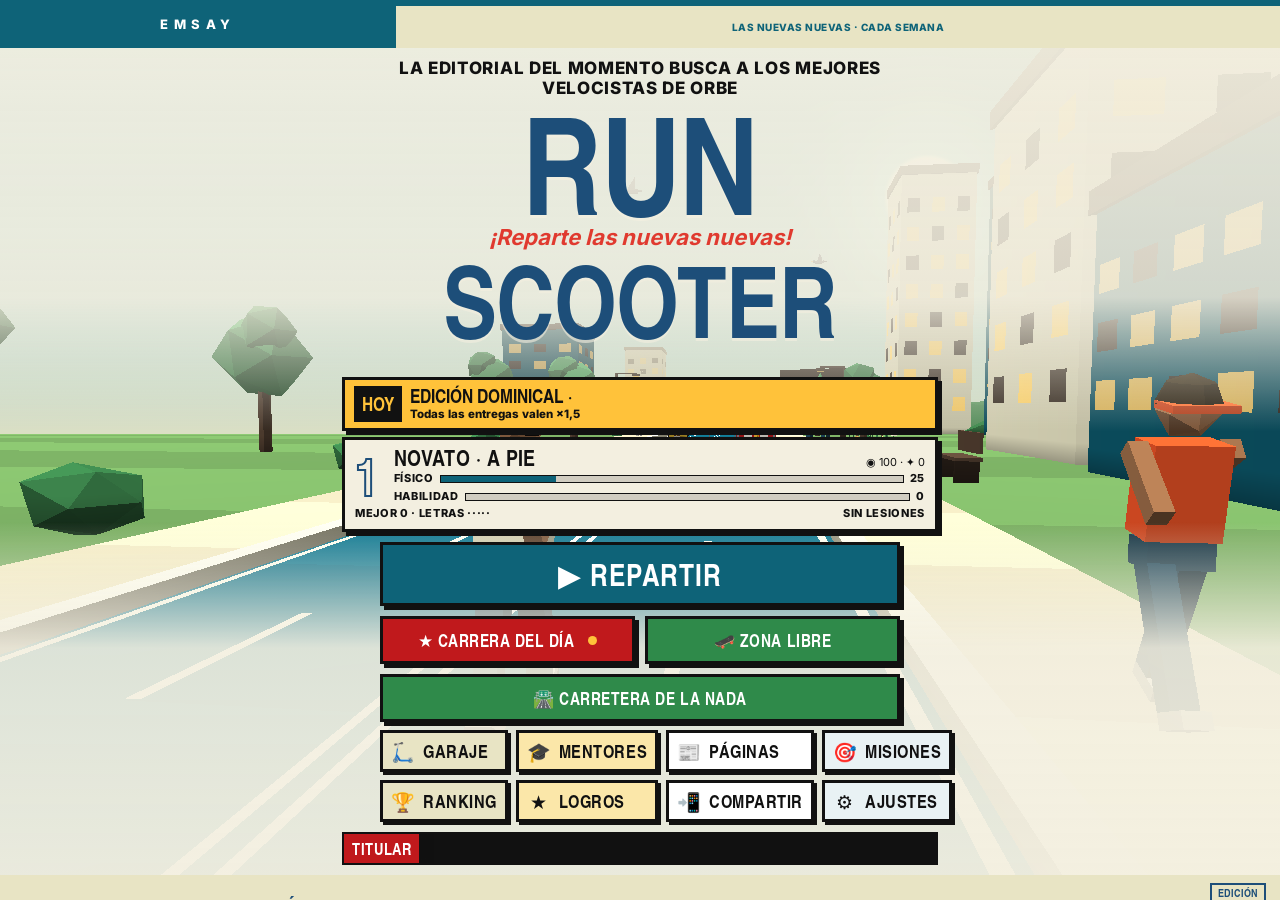
==== commit 2993e880: "Publicar Run Scooter ef3cbb58484c8baffc22f70d99a36d087b325b14" ====
--- a/index.html
+++ b/index.html
@@ -431,6 +431,7 @@
         <button class="btn pri big" data-act="play" data-arg="n">▶ Repartir</button>
         <button class="btn red" data-act="play" data-arg="ch">★ Carrera del día<i id="dCh" class="dot" style="background:var(--amb)" hidden></i></button>
         <button class="btn free" data-act="play" data-arg="free">🛹 Zona libre</button>
+        <button class="btn free" data-act="play" data-arg="ruta">🛣️ Carretera de la nada</button>
       </div>
       <div class="cgrid">
         <button class="btn" data-act="go" data-arg="sGarage"><i>🛴</i>Garaje</button>
@@ -910,11 +911,22 @@
   Z({ name: 'FINCA CAFETERA', sub: 'Montañas verdes y casitas de colores', bill: 9, top: '#7fc8f5', hor: '#fff1cf', sunC: '#fff8e0', sun: [0.3, 0.75, 0.06], stars: 0, amb: 0.85, sunI: 0.42, emit: 0.2, fog: [70, 185],
     road: ['#7a3b1f', '#e9d8b4', '#7fb24a', '#ffffff', '#e9d8b4'], scen: ['#3f8a3a', '#6b4226', '#e7dfc8', '#c0191c', '#ff3b30'], ui: '#7a3b1f' }),
   Z({ name: 'PUENTE SOBRE EL RÍO', sub: 'Rueda sobre el agua', bill: 0, top: '#6fb2d6', hor: '#cfe6ee', sunC: '#ffffff', sun: [-0.3, 0.8, 0.05], stars: 0, amb: 0.84, sunI: 0.4, emit: 0.25, fog: [70, 185],
-    road: ['#4a4f58', '#b9bcc2', '#2f7fb0', '#ffd23a', '#e8e4c4'], scen: ['#3f8a4f', '#3a3f4a', '#e8e4c4', '#f4f1e6', '#ffd23a'], ui: '#2f7fb0' })
+    road: ['#4a4f58', '#b9bcc2', '#2f7fb0', '#ffd23a', '#e8e4c4'], scen: ['#3f8a4f', '#3a3f4a', '#e8e4c4', '#f4f1e6', '#ffd23a'], ui: '#2f7fb0' }),
+  /* C‑R40 · «Run por la carretera de la nada»: los biomas de las carreteras de MC.Planeta (Motor City) entre una ciudad y otra */
+  Z({ name: 'CARRETERA · COSTA', sub: 'La Ruta del Atlántico junto al mar', bill: 1, top: '#4fb6e8', hor: '#f6e6c0', sunC: '#fff7d6', sun: [0.3, 0.78, 0.06], stars: 0, amb: 0.86, sunI: 0.44, emit: 0.18, fog: [80, 200],
+    road: ['#55585f', '#e9dcb4', '#e7d29a', '#ffffff', '#f2c400'], scen: ['#4aa35e', '#8a5a32', '#f2c400', '#2f9fd1', '#ffd23a'], ui: '#2f9fd1' }),
+  Z({ name: 'CARRETERA · DESIERTO', sub: 'Kilómetros de nada y calor', bill: 3, top: '#f2a65a', hor: '#ffe0a8', sunC: '#fff3c8', sun: [-0.2, 0.7, 0.1], stars: 0, amb: 0.88, sunI: 0.5, emit: 0.22, fog: [60, 175],
+    road: ['#5c4a3a', '#e9c98a', '#d9a35b', '#fff3d0', '#f2c400'], scen: ['#8c9a4a', '#6b4a2b', '#c98a3e', '#e9c98a', '#fff0b0'], ui: '#c0612a' }),
+  Z({ name: 'CARRETERA · NEVADO', sub: 'Hielo en la vía, ojo con resbalar', bill: 4, top: '#a9c3d9', hor: '#eef3f7', sunC: '#ffffff', sun: [0.25, 0.8, 0.04], stars: 0, amb: 0.9, sunI: 0.32, emit: 0.25, fog: [40, 150],
+    road: ['#3d434c', '#dfe7ee', '#f4f7fa', '#ffffff', '#cfe8ff'], scen: ['#2e5e44', '#4a3a2e', '#f4f7fa', '#9fb7cc', '#ffd36b'], ui: '#3a6d96' }),
+  Z({ name: 'CARRETERA · BOSQUE DE LAGOS', sub: 'Pinos, troncos caídos y agua quieta', bill: 8, top: '#8fbcd0', hor: '#dbe9e2', sunC: '#ffffff', sun: [-0.25, 0.82, 0.05], stars: 0, amb: 0.8, sunI: 0.34, emit: 0.28, fog: [45, 160],
+    road: ['#3b4a3a', '#c9c2a8', '#3d6b3f', '#f4f1e6', '#8a7a5a'], scen: ['#2e6b3a', '#5a3a22', '#3f7fb0', '#e8efe9', '#ffd36b'], ui: '#2f5d3a' })
 ];
 /* orden de las ediciones: la revista alterna sus páginas con los nuevos escenarios */
 const ZORD = [0, 1, 7, 2, 9, 3, 8, 4, 10, 5, 6];
 const ZONES = ZORD.map(i => ZRAW[i]);
+/* las zonas de la carretera van al final de ZONES; la partida normal recorre solo ZSEQ y la de la carretera, ZRUTA */
+const ZSEQ = ZONES.map((_, i) => i), ZRUTA = [11, 12, 13, 14].map(i => (ZONES.push(ZRAW[i]), ZONES.length - 1));
 /* nombre corto de la zona para letreros de esquina */
 const zShort = Z => { const p = Z.name.split(' · '); return p.length > 1 && /^(SESIÓN|EDICIÓN)/.test(p[0]) ? p[1] : p[0]; };
 /* zona libre: retos para ganar habilidad */
@@ -1173,14 +1185,16 @@
   pbike: { hw: 0.32, hd: 0.85, y0: 0, y1: 1.0, fatal: 1, need: 'jump', vault: 1, name: 'una bici parqueada' },
   container: { hw: 0.62, hd: 0.66, y0: 0, y1: 1.3, fatal: 1, land: 1, need: 'block', hard: 1, name: 'un contenedor de basura' },
   sand: { hw: 0.78, hd: 1.6, y0: -0.1, y1: 0.05, ground: 1, sand: 1, need: 'jump', name: 'la arena' },
+  log: { hw: 0.8, hd: 0.38, y0: 0, y1: 0.55, fatal: 1, need: 'jump', vault: 1, name: 'un tronco caído' },
+  ice: { hw: 0.78, hd: 1.9, y0: -0.1, y1: 0.04, ground: 1, ice: 1, need: 'jump', name: 'el hielo' },
   scaff: { hw: 0.8, hd: 0.45, y0: 1.15, y1: 2.9, fatal: 1, need: 'duck', name: 'un andamio de obra' }
 };
 /* cada barrio tiene obstáculos con lógica: ciudad (c), naturaleza (n) y playa (b) */
-const CAT = ZORD.map(i => ['c', 'c', 'c', 'c', 'c', 'n', 'c', 'b', 'n', 'n', 'c'][i]);
+const CAT = ZORD.map(i => ['c', 'c', 'c', 'c', 'c', 'n', 'c', 'b', 'n', 'n', 'c'][i]).concat(['b', 'd', 'i', 'f']);   /* + carretera: costa, desierto, hielo, bosque */
 /* zonas: tabla por tramos; en cada esquina el jugador puede doblar y cambiar de zona */
 function zinfo(g, s) {
   const zt = g.zt; s = Math.max(0, s);
-  while (zt[zt.length - 1].s <= s) { const l = zt[zt.length - 1]; zt.push({ s: l.s + 1000, z: (l.z + 1) % ZONES.length, ed: l.ed + 1 }); }
+  const seq = g.zseq || ZSEQ; while (zt[zt.length - 1].s <= s) { const l = zt[zt.length - 1], k = seq.indexOf(l.z); zt.push({ s: l.s + 1000, z: seq[(k + 1) % seq.length], ed: l.ed + 1 }); }
   let i = zt.length - 2; while (i > 0 && zt[i].s > s) i--;
   const a = zt[i]; return { z: a.z, ed: a.ed, s0: a.s, s1: zt[i + 1].s, pz: i > 0 ? zt[i - 1].z : a.z };
 }
@@ -1191,7 +1205,11 @@
   n: { e: [['rock', 2], ['branch', 1.8], ['pothole', 1.4], ['puddle', 1.2], ['trash', 0.4], ['stall', 0.8], ['cone', 0.6]],
        m: [['pothole', 2.2], ['rock', 0.8], ['puddle', 1], ['crack', 0.8], ['cone', 0.8], ['barrier', 0.8], ['bump', 0.6]] },
   b: { e: [['sand', 2], ['trash', 1.2], ['stall', 2], ['puddle', 0.6], ['cone', 0.8], ['pbike', 1]],
-       m: [['sand', 1.6], ['pothole', 1.4], ['bump', 1], ['cone', 1], ['barrier', 0.8], ['crack', 0.5]] }
+       m: [['sand', 1.6], ['pothole', 1.4], ['bump', 1], ['cone', 1], ['barrier', 0.8], ['crack', 0.5]] },
+  /* carretera de la nada (C‑R40): desierto con arena y rocas, nevado con hielo, bosque con troncos */
+  d: { e: [['sand', 2.4], ['rock', 1.8], ['pothole', 0.8], ['crack', 0.8]], m: [['sand', 2], ['rock', 1], ['crack', 1.2], ['bump', 0.8], ['pothole', 0.8]] },
+  i: { e: [['ice', 2.4], ['rock', 1], ['log', 0.8], ['pothole', 0.6]], m: [['ice', 2.2], ['crack', 1], ['bump', 0.6], ['pothole', 0.6]] },
+  f: { e: [['log', 2.2], ['branch', 1.6], ['rock', 1.2], ['puddle', 1]], m: [['log', 1.6], ['puddle', 1.2], ['pothole', 1], ['crack', 0.6]] }
 };
 const STREETX = ['branch', 'scaff', 'stall', 'pbike', 'sand', 'trash', 'rock'];
 const NPCN = ['un ciclista', 'un corredor', 'una patinadora', 'un peatón', '', 'una moto'];
@@ -1213,7 +1231,12 @@
   { near: [['coffee', 4], ['fence', 2], ['tree', 1.5], ['bench', 0.6], ['bill', 0.8]], far: [['coffee', 3], ['mount', 2], ['hill', 2]] },
   { near: [['lamp', 2]], far: [['boat', 1.5], ['mount', 1.2]], rail: 1 }
 ];
-const THEMES = ZORD.map(i => THRAW[i]);
+const THEMES = ZORD.map(i => THRAW[i]).concat([
+  { near: [['palm', 4], ['lamp', 1], ['bush', 1.5]], far: [['palm', 3], ['mount', 1.5]], sea: 1 },
+  { near: [['bush', 1.2], ['fence', 2], ['lamp', 0.8]], far: [['hill', 4], ['mount', 3.5]] },
+  { near: [['pine', 4], ['fence', 1.5]], far: [['pine', 3], ['mount', 4.5]] },
+  { near: [['pine', 4.5], ['tree', 2], ['bush', 1.5]], far: [['pine', 4], ['mount', 2]], sea: 1 }
+]);
 const TUT = [
   { need: 'jump', msg: 'DESLIZA ↑ PARA SALTAR', pc: 'Flecha ↑ · W · Espacio' },
   { need: 'duck', msg: 'DESLIZA ↓ PARA AGACHARTE', pc: 'Flecha ↓ · S' },
@@ -1231,8 +1254,8 @@
 const HILLD = s => HILL(s + 0.5) - HILL(s - 0.5);
 /* las subidas cuestan más a los vehículos de fuerza; las bajadas aceleran (toca frenar) */
 const hillK = (g, sl) => { const v = g.veh; if (v.id === 'long' && sl < 0) return clamp(1 - 2.8 * sl, 1, 1.4); if (v.id === 'ebike' && sl > 0) return 1; return v.kind === 'h' ? clamp(1 - 2.0 * sl, 0.72, 1.3) : clamp(1 - sl, 0.86, 1.24); };
-const FLOW = ZORD.map(i => [0.6, 0.6, 0.2, 0.4, 0.3, 0.6, 0.35, 0.2, 0.3, 0.5, 0][i]);
-const DELK = ZORD.map(i => [0.6, 0.7, 0.3, 0.4, 0.3, 0.6, 0.3, 0.45, 0.6, 0.85, -1][i]);
+const FLOW = ZORD.map(i => [0.6, 0.6, 0.2, 0.4, 0.3, 0.6, 0.35, 0.2, 0.3, 0.5, 0][i]).concat([0.15, 0.04, 0.02, 0.35]);
+const DELK = ZORD.map(i => [0.6, 0.7, 0.3, 0.4, 0.3, 0.6, 0.3, 0.45, 0.6, 0.85, -1][i]).concat([0.3, 0.2, 0.2, 0.4]);
 const diffAt = s => clamp((s - 150) / 6500, 0, 1);
 /* semáforos de los cruces: verde, amarillo, rojo (en rojo cruzan carros) */
 const TG = 6.5, TY = 1.3, TR = 4.6, CYC = TG + TY + TR;
@@ -1257,7 +1280,7 @@
     p: { s: 0, x: LX(2), lane: 2, from: 2, laneT: -9, y: 0, vy: 0, gv: 0, gy: 0, v: 0, air: false, airT: 0, crouch: 0, fastFall: 0, jumps: 0, stumble: 0, slow: 1, inv: 0, alive: true, deadT: 0,
       magnet: 0, turbo: 0, x2: 0, glide: 0, shield: v.id === 'auto' ? 1 : 0, boost: 0, sl: 0, trickHit: 0, phase: 0, brake: 0, en: 0, tapT: 9, over: 0, trN: 0, trT: 9, grind: 0, grT: 0, inPark: 0 },
     obs: [], coins: [], items: [], scen: [], ev: [], lf: [0, 0, 0, 0], resv: [0, 0, 0, 0], sideBusy: [0, 0],
-    zt: [{ s: 0, z: 0, ed: 0 }], corners: [], turns: 0, free: o.free ? 1 : 0, drI: 0, drB: 0, drills: 0, drP: 0, drCur: 0, drNeed: 1, falls: 0,
+    zt: [{ s: 0, z: o.ruta ? ZRUTA[0] : 0, ed: 0 }], zseq: o.ruta ? ZRUTA : null, ruta: o.ruta ? 1 : 0, corners: [], turns: 0, free: o.free ? 1 : 0, drI: 0, drB: 0, drills: 0, drP: 0, drCur: 0, drNeed: 1, falls: 0,
     xs: [], crs: [], nars: [], parks: [], shops: [], forks: [], fork: null, evt: o.evt || '', vs: v.spd * (1 + 0.02 * ((o.vup || {}).v || 0)), hk: v.hnd * (1 + 0.05 * ((o.vup || {}).h || 0)), pads: 0, forksN: 0, nar: null, park: null, pol: null, riv: null, _cars: [],
     genS: 42, scenS: -30, nextGate: 1000, nextSeg: o.free ? 30 : 520, segI: 0, nextCrit: 640, nextRiv: o.free ? 1e12 : 850, nextKio: 420,
     dels: [], deliv: 0, perf: 0, dStreak: 0, dBest: 0, nextDel: 105, stolen: 0, tuns: [], pet: !!o.pet, petSide: 1, edition: 0, score: 0, coinsRun: 0, starsRun: 0, clues: 0, gifts: 0, jumps: 0, ducks: 0, tricks: 0, powers: 0, trucks: 0,
@@ -1321,7 +1344,7 @@
     // esquina: a la izquierda y a la derecha salen calles hacia otras zonas (de 2 carriles o un callejón de 1)
     const C = s + 50, tb = tunB(s, C + 30); if (tb) { g.nextSeg = tb[1] + 25; return; }
     if (g.resv.some(x => x > C - 10)) { g.nextSeg = Math.max(...g.resv) + 12; return; }
-    const z = zinfo(g, C).z, o = []; for (let i = 1; i < ZONES.length; i++) o.push((z + i) % ZONES.length);
+    const z = zinfo(g, C).z, o = [], sq = g.zseq || ZSEQ, kz = Math.max(0, sq.indexOf(z)); for (let i = 1; i < sq.length; i++) o.push(sq[(kz + i) % sq.length]);
     for (let i = o.length - 1; i > 0; i--) { const j = Math.floor(r() * (i + 1)); const t = o[i]; o[i] = o[j]; o[j] = t; }
     const nL = r() < 0.5 ? 1 : 2, nR = r() < 0.65 ? 3 - nL : nL;
     g.corners.push({ s: C, z, L: { z: o[0], n: nL }, R: { z: o[1], n: nR }, done: 0, ai: null });
@@ -1565,6 +1588,7 @@
 function input(g, k) {
   const P = g.p, V = g.veh; if (!P.alive) return;
   if (k === 'L' || k === 'R') {
+    if (P.slip > 0) { ev(g, 'slip'); return; }   /* resbalando en el hielo */
     const nl = clamp(P.lane + (k === 'L' ? -1 : 1), 0, NL - 1);
     if (nl !== P.lane) { P.from = P.lane; P.lane = nl; P.laneT = g.t; ev(g, 'lane'); }
   } else if (k === 'U') {
@@ -1711,7 +1735,7 @@
   // descanso en el parque: detente unos segundos para recuperar energía (y curar una lesión)
   if (inPark && P.v < 1.2 && !P.air) { if ((g.restT = (g.restT || 0) + dt) > 2.5 && !g.rested) { g.rested = 1; P.en = g.enMax; ev(g, 'rest'); } } else g.restT = 0;
   // velocidad: v = (14 + 21·(1 − e^(−s/2600)))·vehículo·pendiente + impulso
-  const base = vEst(g, P.s); P.slow = Math.min(1, P.slow + dt * 0.35); P.boost = Math.max(0, P.boost - dt * 0.24);
+  const base = vEst(g, P.s); P.slow = Math.min(1, P.slow + dt * 0.35); if (P.slip > 0) P.slip -= dt; P.boost = Math.max(0, P.boost - dt * 0.24);
   const tv = (base * hillK(g, sl) + g.bmax * P.boost) * (P.turbo > 0 ? 1.4 : 1) * P.slow;
   if (P.brake && P.turbo <= 0 && P.glide <= 0) P.v = Math.max(0, P.v - g.brakeDec * dt);
   else P.v += (tv - P.v) * Math.min(1, dt * (P.v < tv ? 2.2 : 6));
@@ -1782,6 +1806,7 @@
     if (frontal) {
       if (g.vault && o.T.vault) { P.air = true; P.airT = 0; P.vy = Math.sqrt(2 * GRAV * (o.y1 + 0.55)); P.slow = Math.min(P.slow, 0.88); P.jumps = 1; P.trickHit = 1; P.crouch = 0; g.vaults++; ev(g, 'vault', o); }
       else if (o.T.sand) { P.slow = Math.min(P.slow, 0.7); ev(g, 'sand', o); continue; }
+      else if (o.T.ice) { P.slip = 1.1; ev(g, 'ice', o); continue; }   /* en el hielo no se puede cambiar de carril un rato */
       else if (o.T.bump && P.v < 13) { if (!P.air) { P.air = true; P.airT = 0; P.vy = 3.2; P.trickHit = 1; } ev(g, 'bump', o); continue; }
       else if (o.T.minor || (g.vault && o.T.ground)) { if (o.t === 'puddle' && V.id === 'inline') { ev(g, 'splash', o); continue; } stumble(g, o, false); if (o.t === 'cone' || o.t === 'trash') smash(g, o); }
       else die(g, o);
@@ -1955,7 +1980,7 @@
 
 /* Simulación rápida sin render (bot de pruebas) */
 function simulate(o) {
-  const g = newGame({ seed: o.seed, veh: o.veh || 'foot', ai: true, up: o.up, mult: 1, cluesLeft: 12, pet: o.pet, letters: 'EMSAY', fit: o.fit == null ? 50 : o.fit, inj: o.inj, perks: o.perks, skill: o.skill2 || 0, tut: o.tut, evt: o.evt, vup: o.vup, free: o.free });
+  const g = newGame({ ruta: o.ruta, seed: o.seed, veh: o.veh || 'foot', ai: true, up: o.up, mult: 1, cluesLeft: 12, pet: o.pet, letters: 'EMSAY', fit: o.fit == null ? 50 : o.fit, inj: o.inj, perks: o.perks, skill: o.skill2 || 0, tut: o.tut, evt: o.evt, vup: o.vup, free: o.free });
   const maxT = o.maxT || 240; let n = 0, inp = null, errs = [], stuck = 0; g.aiPad = !!o.padRoute;
   while (g.p.alive && g.t < maxT) {
     if (n % 3 === 0) inp = aiThink(g, o.skill == null ? 1 : o.skill); else inp = null;
@@ -2313,6 +2338,9 @@
   container() { const m = new MB(), g1 = hex('#2f6e3c'), g2 = hex('#245a30'); m.box(0, 0.62, 0, 1.18, 1.0, 1.15, g1); m.box(0, 1.15, 0.03, 1.22, 0.08, 1.22, g2); m.box(0, 1.2, -0.62, 1.1, 0.06, 0.08, hex('#111'));
     for (const sx of [-1, 1]) for (const sz of [-1, 1]) wheelX(m, sx * 0.48, 0.08, sz * 0.45, 0.08, 0.06, hex('#111'), 8);
     m.tri([-0.15, 0.55, 0.578], [0.15, 0.55, 0.578], [0, 0.82, 0.578], hex('#f4f1e6'), 0.5); m.box(0, 0.3, 0.58, 1.0, 0.06, 0.01, hex('#f4f1e6')); return m; },
+  /* C‑R40: tronco caído (bosque) y placa de hielo (nevado) */
+  log() { const m = new MB(), r = rngOf(71), cor = hex('#6b4a2b'), anillo = hex('#c9a26b'); m.at(0, 0.28, 0, 0, 0, Math.PI / 2, 1, 1, 1, q => { q.cyl(0, -0.78, 0, 0.27, 1.56, 10, cor); q.cyl(0, -0.8, 0, 0.2, 0.03, 10, anillo); q.cyl(0, 0.78, 0, 0.2, 0.03, 10, anillo); }); for (let i = 0; i < 3; i++) m.ico((r() - 0.5) * 1.2, 0.5, (r() - 0.5) * 0.2, 0.08, hex('#3d6b3f'), 0, 0.6, r, 0.3); return m; },
+  ice() { const m = new MB(), r = rngOf(73); m.at(0, 0, 0, 0, 0, 0, 1, 1, 2.3, q => { q.cyl(0, 0.004, 0, 0.84, 0.014, 12, hex('#cfe8ff'), 0.25); q.cyl(-0.2, 0.008, 0.1, 0.35, 0.012, 8, hex('#ffffff'), 0.4); }); for (let i = 0; i < 5; i++) m.box((r() - 0.5) * 1.1, 0.012, (r() - 0.5) * 3, 0.05, 0.01, 0.5, hex('#ffffff'), 0.5); return m; },
   sand() { const m = new MB(), r = rngOf(61), sd = hex('#e8cf8f'); m.at(0, 0, 0, 0, 0, 0, 1, 1, 2.0, q => q.cyl(0, 0.004, 0, 0.82, 0.016, 12, sd)); for (let i = 0; i < 8; i++) m.ico((r() - 0.5) * 1.2, 0.02, (r() - 0.5) * 2.6, 0.18 + r() * 0.16, hex('#d9bd78'), 0, 0.28, r, 0.4); m.box(0.3, 0.02, 0.5, 0.12, 0.015, 0.22, hex('#ff5a2a')); return m; },
   scaff() { const m = new MB(), tb = hex('#9aa0aa'), y = hex('#ffc23a'), net = hex('#ff6a1a');
     for (const sx of [-1, 1]) { for (const sz of [-0.42, 0.42]) m.box(sx * 0.86, 1.5, sz, 0.07, 3.0, 0.07, tb); m.box(sx * 0.86, 2.4, 0, 0.06, 0.06, 0.92, tb); m.box(sx * 0.86, 0.12, 0, 0.12, 0.06, 1.0, hex('#5b4636')); m.quad([sx * 0.9, 1.45, 0.42], [sx * 0.9, 1.45, -0.42], [sx * 0.9, 2.85, -0.42], [sx * 0.9, 2.85, 0.42], net, 0.15); }
@@ -2661,9 +2689,9 @@
     for (const k of ['road', 'tree', 'pine', 'bush', 'lamp', 'bench', 'hill', 'billFrame', 'gateFrame', 'rock', 'cone', 'barrier', 'pothole', 'puddle', 'kiosk', 'coin', 'gift', 'clue', 'magnet', 'shield', 'turbo', 'x2', 'cube', 'shadow', 'ink', 'flowers', 'wing', 'bfly', 'bird', 'bwing', 'rabbit', 'palm', 'parasol', 'sea', 'mount', 'fence', 'coffee', 'rail', 'boat', 'buzon', 'flag', 'door', 'rarm', 'mag', 'tunnel', 'portal']) mo[k] = mk(MOD[k]());
     mo.runB = [0, 1, 2, 3].map(c => mk(MOD.npcRun(c, 0))); mo.skB = [0, 1, 2, 3].map(c => mk(MOD.npcRun(c, 1))); mo.runL = mk(MOD.npcLeg(0)); mo.skL = mk(MOD.npcLeg(1));
     mo.kite = [0, 1, 2].map(v => mk(MOD.kite(v))); mo.balloon = [0, 1].map(v => mk(MOD.balloon(v)));
-    for (const k of ['tlight', 'wallseg', 'railseg', 'posterWall', 'bundle', 'envelope', 'paper', 'xroad', 'parkArch', 'quarter', 'policia', 'ducks', 'medseg', 'forkSign', 'chev', 'fountain', 'playground', 'pond', 'hedgeseg', 'bedseg', 'manhole', 'crack', 'bump', 'trash', 'pbike', 'container', 'sand', 'scaff']) mo[k] = mk(MOD[k]());
+    for (const k of ['tlight', 'wallseg', 'railseg', 'posterWall', 'bundle', 'envelope', 'paper', 'xroad', 'parkArch', 'quarter', 'policia', 'ducks', 'medseg', 'forkSign', 'chev', 'fountain', 'playground', 'pond', 'hedgeseg', 'bedseg', 'manhole', 'crack', 'bump', 'trash', 'pbike', 'container', 'sand', 'scaff', 'log', 'ice']) mo[k] = mk(MOD[k]());
     mo.signpost = [null, mk(MOD.signpost(1)), mk(MOD.signpost(2))];
-    this.NEWO = new Set(['manhole', 'crack', 'bump', 'trash', 'pbike', 'container', 'sand', 'scaff']);
+    this.NEWO = new Set(['manhole', 'crack', 'bump', 'trash', 'pbike', 'container', 'sand', 'scaff', 'log', 'ice']);
     mo.picnic = [0, 1, 2].map(v => mk(MOD.picnic(v))); mo.sitter = [0, 1, 2, 3].map(v => mk(MOD.sitter(v)));
     mo.shop = [0, 1, 2].map(v => mk(MOD.shop(v))); mo.stall = [0, 1, 2].map(v => mk(MOD.stall(v))); mo.person = [0, 1, 2, 3].map(v => mk(MOD.person(v))); mo.poster = [0, 1, 2, 3].map(v => mk(MOD.poster(v)));
     mo.carNpc = [0, 1, 2, 3].map(v => mk(MOD.carNpc(v))); mo.motoNpc = [0, 1, 2, 3].map(v => mk(MOD.motoNpc(v)));
@@ -3483,7 +3511,7 @@
 /* ---- main.js ---- */
 /* ===== ARRANQUE, BUCLE Y FLUJO DE PARTIDA ===== */
 const Q = [];
-let lastCh = false, lastFree = false, G = null, DEMO = null, GAR = null, mode = 'menu', acc = 0, last = 0, now = 0, count = 0, reviveT = 0, overShown = false, autoplay = false, fpsA = [], qChecked = false, misT = 0, confirmFn = null;
+let lastCh = false, lastFree = false, lastRuta = false, G = null, DEMO = null, GAR = null, mode = 'menu', acc = 0, last = 0, now = 0, count = 0, reviveT = 0, overShown = false, autoplay = false, fpsA = [], qChecked = false, misT = 0, confirmFn = null;
 const ERR = [];
 window.addEventListener('error', e => { ERR.push(String(e.message || e)); });
 window.addEventListener('unhandledrejection', e => { ERR.push('promesa: ' + String(e.reason && e.reason.message || e.reason)); });
@@ -3500,12 +3528,15 @@
 function refreshPlayer(vid) { RN.setPlayer(cosCfg(SV.S), vid || SV.S.veh); }
 
 const daySeed = () => { let h = 2166136261; for (const c of 'RS' + dayKey()) h = Math.imul(h ^ c.charCodeAt(0), 16777619); return h >>> 0; };
-function startRun(ch, free) {
-  const S = SV.S; AU.init(); AU.music(true); if (ch === undefined) { ch = lastCh; free = lastFree; } lastCh = !!ch; lastFree = !!free && !ch;
-  UI.ov('oOver', 0); UI.ov('oRevive', 0); UI.ov('oPause', 0); UI.hideScreens(); UI.preview = null;
+function startRun(ch, free, ruta) {
+  const S = SV.S; AU.init(); AU.music(true); if (ch === undefined) { ch = lastCh; free = lastFree; ruta = lastRuta; } lastCh = !!ch; lastFree = !!free && !ch; lastRuta = !!ruta && !ch && !lastFree;
+  UI.ov('oOver', 0); UI.ov('oRevive', 0); UI.ov('oPause', 0); UI.ov('oDaily', 0); UI.hideScreens(); UI.preview = null;
   refreshPlayer();
+  /* motor 3.0: el tutorial es opcional (un botón, nunca sale solo). La primera vez solo se avisa; se pide en ⚙️ → Tutorial */
+  if (S.tut === 1 && !S.tutPedido) { S.tut = 0; if (!S.tutAvisado) { S.tutAvisado = 1; setTimeout(() => UI.toast('¿Primera vez? En ⚙️ Ajustes → Tutorial lo activas (opcional)'), 1200); } SV.save(); }
   const NO = ({ seed: ch ? daySeed() : (Math.random() * 4294967295) >>> 0, veh: S.veh, up: S.up, mult: 1 + 0.25 * rankOf(S.xp), cluesLeft: STORY.length - S.clues, letters: (S.word.day !== dayKey() ? (S.word = { day: dayKey(), got: '', done: S.word.done || 0, doneDay: S.word.doneDay || '' }, 'EMSAY') : S.word.doneDay === dayKey() ? '' : 'EMSAY'.slice(S.word.got.length)), tut: S.tut === 1, pet: S.cos.mascota && S.cos.mascota !== 'm0', fit: S.fit, inj: S.inj, perks: perksOf(S), skill: S.skill, rivLv: rankOf(S.xp), evt: evToday().id, vup: S.vup[S.veh] });
   if (lastFree) Object.assign(NO, { free: 1, tut: false, letters: '', cluesLeft: 0 });
+  if (lastRuta) NO.ruta = 1;   /* C‑R40: la carretera de la nada (costa, desierto, nevado y bosque de lagos) */
   G = newGame(NO); $('pEnd').hidden = !lastFree; $('hDrill').hidden = true; $('hCorner').hidden = true;
   setTimeout(() => { if (mode === 'play') { const E = evToday(); UI.toast('📅 HOY: ' + E.name + ' · ' + E.desc, 'g'); } }, 900);
   if (ch) { G.race = 1; G.nextRiv = 260; }
@@ -3513,7 +3544,7 @@
   Q.length = 0; acc = 0; overShown = false; reviveT = 0; RN.parts.length = 0; UI.hud = { s: -1, c: -1, d: -1, m: '', pk: '', b: -1, sl: 99, dl: '', en: -1, top: '' };
   $('hud').hidden = false; $('hBanner').innerHTML = ''; UI.tut(-1); $('hCnt').hidden = true;
   if (S.boostTip < 3) { S.boostTip++; setTimeout(() => { if (mode === 'play') UI.toast('⚡ IMPULSO gasta ' + ENL[G.veh.kind].toLowerCase() + ' · ■ FRENO para semáforos, bajadas y animales', 'g'); }, 2600); }
-  G.ch = !!ch; UI.banner(0, 0); AU.zone = 0; mode = 'play'; if (ch) UI.toast('★ CARRERA DEL DÍA · misma ruta para todos y rivales en pista', 'g'); if (lastFree) { $('hBanner').innerHTML = '<div class="banner"><div class="sp">Sin policía, rivales ni entregas</div><div class="mega">ZONA LIBRE</div></div>'; UI.toast('🛹 Cumple los retos para subir tu habilidad · en pausa terminas la sesión', 'g'); } fpsA = []; qChecked = false;
+  G.ch = !!ch; UI.banner(0, G.zseq ? G.zseq[0] : 0); AU.zone = 0; mode = 'play'; if (ch) UI.toast('★ CARRERA DEL DÍA · misma ruta para todos y rivales en pista', 'g'); if (lastFree) { $('hBanner').innerHTML = '<div class="banner"><div class="sp">Sin policía, rivales ni entregas</div><div class="mega">ZONA LIBRE</div></div>'; UI.toast('🛹 Cumple los retos para subir tu habilidad · en pausa terminas la sesión', 'g'); } fpsA = []; qChecked = false;
 }
 function toMenu() {
   mode = 'menu'; G = null; $('hud').hidden = true; UI.ov('oOver', 0); UI.ov('oRevive', 0); UI.ov('oPause', 0);
@@ -3571,7 +3602,7 @@
         break;
       }
       case 'tut': UI.tut(e.a); AU.sfx('tut'); break;
-            case 'tutOk': UI.tut(-1); if (e.a === 'deliver' && S.tut) { S.tut = 0; SV.save(); UI.toast('¡Listo! Reparte las nuevas nuevas por todo Orbe', 'g'); } break;
+            case 'tutOk': UI.tut(-1); if (e.a === 'deliver' && S.tut) { S.tut = 0; S.tutPedido = 0; SV.save(); UI.toast('¡Listo! Reparte las nuevas nuevas por todo Orbe', 'g'); } break;
       case 'revive': AU.sfx('revive'); break;
       case 'boost': AU.pumpLv = e.a; AU.sfx('pump'); break;
       case 'deliver': AU.sfx('deliver'); vib(15); UI.pop(DICO[e.a.k] + (e.a.q === 2 ? ' ¡PERFECTA! +' : ' ' + DEL[e.a.k][2] + ' +') + fmt(e.a.pts) + (g.dStreak > 1 ? ' · racha ×' + g.dStreak : '')); break;
@@ -3689,7 +3720,7 @@
 function act(a, arg, el) {
   const S = SV.S; AU.init(); if (a !== 'play') AU.sfx('click');
   switch (a) {
-    case 'play': startRun(arg === 'ch' ? true : arg === 'n' || arg === 'free' ? false : undefined, arg === 'free'); break;
+    case 'play': startRun(arg === 'ch' ? true : arg === 'n' || arg === 'free' || arg === 'ruta' ? false : undefined, arg === 'free', arg === 'ruta'); break;
     case 'endFree': endFree(); break;
     case 'go':
       if (mode === 'over') { UI.ov('oOver', 0); mode = 'menu'; G = null; newDemo(); }
@@ -3729,7 +3760,7 @@
     case 'closeRead': if (el && el.id === 'oRead' || el.tagName === 'BUTTON') { UI.ov('oRead', 0); UI.story(); } break;
     case 'set': S.set[arg] = S.set[arg] ? 0 : 1; SV.save(); document.body.classList.toggle('lh', !!S.set.lh); AU.set(S.set.sfx, S.set.music); $('hFps').hidden = !S.set.fps; UI.settings(); break;
     case 'qual': S.set.q = arg; SV.save(); applyQuality(); UI.settings(); break;
-    case 'tut': S.tut = 1; SV.save(); UI.toast('El tutorial saldrá en tu próxima partida'); break;
+    case 'tut': S.tut = 1; S.tutPedido = 1; SV.save(); UI.toast('El tutorial saldrá en tu próxima partida'); break;
     case 'exp': saveFile('runscooter-partidas-' + dayKey() + '.json', exportJSON(), 'application/json').then(ok => ok && UI.toast('Partidas exportadas ✔')); break;
     case 'csv': saveFile('runscooter-partidas-' + dayKey() + '.csv', '﻿' + exportCSV(), 'text/csv').then(ok => ok && UI.toast('CSV exportado ✔')); break;
     case 'imp': $('fImp').click(); break;
@@ -3851,7 +3882,8 @@
   for (const [id, k] of [['bDelL', 'Q'], ['bDelR', 'E']]) $(id).addEventListener('pointerdown', e => { e.preventDefault(); e.stopPropagation(); if (mode === 'play') key(k); });
   AU.style = SV.S.set.mus || 'mix';
   const bb = $('bBoost'); bb.addEventListener('pointerdown', e => { e.preventDefault(); e.stopPropagation(); if (mode !== 'play') return; key('B'); bb.classList.add('hit'); clearTimeout(bb._t); bb._t = setTimeout(() => bb.classList.remove('hit'), 70); });
-  setTimeout(askDaily, 600);
+  /* mundo abierto primero (regla del autor): el regalo diario ya no abre una ventana que tapa el juego; se entrega solo y se avisa */
+  setTimeout(() => { const S = SV.S; if (S.daily.last !== dayKey()) claimDaily(); }, 600);
   requestAnimationFrame(loop);
   if ('serviceWorker' in navigator && /^https?:/.test(location.protocol) && !window.Capacitor && !/[?&]nosw/.test(location.search)) navigator.serviceWorker.register('sw.js').catch(e => ERR.push('sw: ' + e.message));
 }
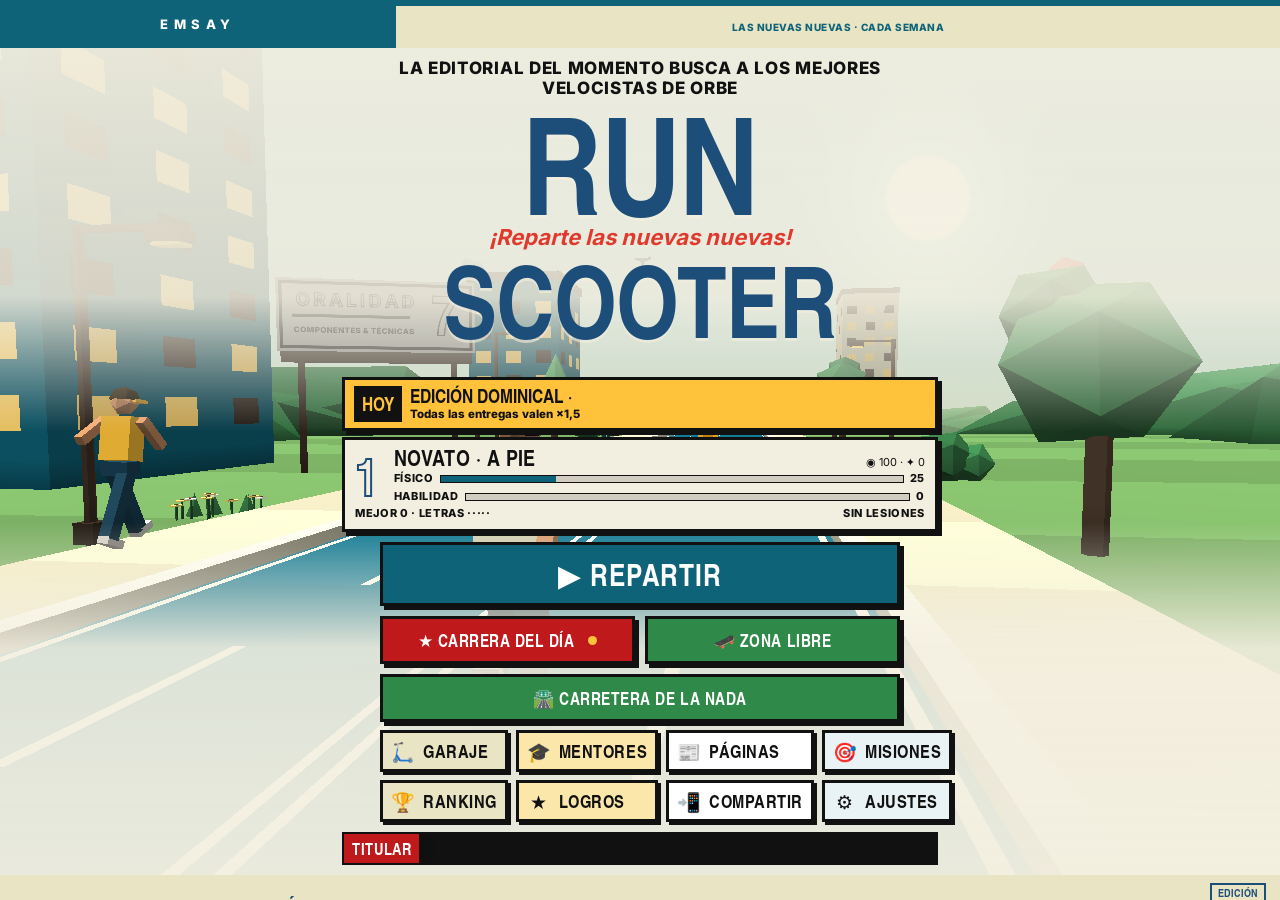
==== commit ab7df7dd: "Publicar Run Scooter 89ed95f93ee7fddc2f0f96ab965b0d67e291485c" ====
--- a/index.html
+++ b/index.html
@@ -546,6 +546,60 @@
 <input type="file" id="fImp" accept="application/json,.json" hidden>
 <script>
 (()=>{'use strict';
+/* ---- sonido-guardian.js ---- */
+/* Run Scooter 2.5.1 · el guardián del sonido (la misma pieza de Motor City 5.4.2 · P8 del pedido del autor):
+   al salir de la app todo calla, y al volver sigue lo que sonaba. */
+/* =====================================================================
+   GUARDIÁN DEL SONIDO (Motor City 5.4.2 · Claude, 25‑nov‑2026)
+   El autor: «cuando se sale de la app aún sigue sonando la música» (El Metro, EnCicla y Turno Cero).
+   Al salir de la app (o cambiar de pestaña, bloquear la pantalla o cerrar), todo el sonido se calla de una, en cualquier
+   pantalla del juego:
+   - cada AudioContext que se cree queda registrado (una subclase) y se suspende: la música, los efectos, el paisaje sonoro y
+     los motores paran al instante, también las notas que ya estaban programadas;
+   - los <audio> y <video> que suenan se pausan y la voz de los anuncios se corta;
+   - mientras la app está afuera, nada vuelve a sonar aunque el juego lo pida (resume() y play() esperan);
+   - al volver, sigue solo lo que sonaba.
+   Avisos que escucha: visibilitychange, pagehide y pageshow, freeze y resume (el ciclo de vida de la página), pause y resume en
+   document (Capacitor los da en la APK cuando la actividad se pausa, aunque el WebView siga «visible») y app:pausa y app:sigue
+   (los manda la actividad nativa).
+   La misma pieza va en EnCicla (src/js/00b-sonido-guardian.js) y en El Metro (src/js/00b-sonido-guardian.js).
+   Estado para las pruebas: window.guardianSonido (fuera, veces, contextos).
+   ===================================================================== */
+(function () {
+  if (typeof window === 'undefined' || typeof document === 'undefined' || window.guardianSonido) return;
+  const W = window, AC = W.AudioContext || W.webkitAudioContext, ctxs = new Set(), medios = new Set(), dormidos = new Set(), pausados = new Set();
+  let fuera = false, veces = 0;
+  const G = W.guardianSonido = { get fuera() { return fuera; }, get veces() { return veces; }, get contextos() { return ctxs.size; }, callar, volver };
+  if (typeof window !== "undefined") window.RS_GuardianSonido = G;
+  if (AC) {
+    const Guardado = class extends AC {
+      constructor(...a) { super(...a); ctxs.add(this); if (fuera) { dormidos.add(this); super.suspend().catch(() => { }); } }
+      resume() { if (fuera) { dormidos.add(this); return Promise.resolve(); } return super.resume(); }
+    };
+    try { W.AudioContext = Guardado; if (W.webkitAudioContext) W.webkitAudioContext = Guardado; } catch (e) { /* sin reemplazo: quedan los medios */ }
+  }
+  const MP = W.HTMLMediaElement && W.HTMLMediaElement.prototype, play0 = MP && MP.play;
+  if (play0) MP.play = function () { medios.add(this); if (fuera) { pausados.add(this); return Promise.resolve(); } return play0.apply(this, arguments); };
+  function callar() {
+    if (fuera) return; fuera = true; veces++;
+    for (const c of ctxs) if (c.state === 'running') { dormidos.add(c); c.suspend().catch(() => { }); }
+    for (const m of medios) if (!m.paused) { pausados.add(m); try { m.pause(); } catch (e) { /* nada */ } }
+    try { if (W.speechSynthesis) W.speechSynthesis.cancel(); } catch (e) { /* sin voz */ }
+  }
+  function volver() {
+    if (!fuera || document.hidden) return; fuera = false;
+    for (const c of dormidos) if (c.state !== 'closed') c.resume().catch(() => { });
+    dormidos.clear();
+    for (const m of pausados) { try { const p = play0.call(m); if (p && p.catch) p.catch(() => { }); } catch (e) { /* nada */ } }
+    pausados.clear();
+  }
+  document.addEventListener('visibilitychange', () => { if (document.hidden) callar(); else volver(); });
+  W.addEventListener('pagehide', callar); W.addEventListener('pageshow', volver);
+  document.addEventListener('freeze', callar); document.addEventListener('resume', volver);
+  document.addEventListener('pause', callar);
+  W.addEventListener('app:pausa', callar); W.addEventListener('app:sigue', volver);
+})();
+
 /* ---- engine.js ---- */
 /* ===== MOTOR 3D · WebGL1 propio (sin librerías) ===== */
 const hex = h => { h = h.replace('#', ''); if (h.length === 3) h = h.replace(/./g, '$&$&'); const n = parseInt(h, 16); return [(n >> 16 & 255) / 255, (n >> 8 & 255) / 255, (n & 255) / 255]; };
@@ -663,9 +717,9 @@
 
 /* ---------- Renderizador ---------- */
 const VS = `attribute vec3 aP;attribute vec3 aN;attribute vec4 aC;attribute vec2 aT;
-uniform mat4 uM,uV,uP;uniform vec2 uBend;uniform vec4 uHill;uniform float uH0;uniform float uPal;uniform float uTime;uniform vec3 uTint,uTintE,uK0,uK1,uK2,uK3,uK4;
+uniform mat4 uM,uV,uP;uniform vec2 uBend;uniform vec4 uHill;uniform float uH0;uniform float uPal;uniform float uTime;uniform float uSway;uniform vec3 uTint,uTintE,uK0,uK1,uK2,uK3,uK4;
 varying vec3 vN;varying vec3 vC;varying float vE;varying vec2 vT;varying float vD;varying float vH;varying vec3 vW;varying float vPF;
-void main(){vec4 w=uM*vec4(aP,1.0);vH=w.y;vPF=uPal;if(uPal>0.5&&aC.r<0.06&&aP.y>0.9){float sw=sin(uTime*1.7+w.z*0.21+w.x*0.37)*0.045*aP.y;w.x+=sw;w.z+=sw*0.6;}if(uHill.w>0.5){float sa=uHill.z-w.z;w.y+=clamp((sa-150.0)/250.0,0.0,1.0)*(6.0*sin(uHill.x-w.z*0.0105)+2.2*sin(uHill.y-w.z*0.027))-uH0;}vec4 v=uV*w;float z=min(v.z,0.0);v.x+=uBend.x*z*z;v.y+=uBend.y*z*z;
+void main(){vec4 w=uM*vec4(aP,1.0);vH=w.y;vPF=uPal;if(uSway>0.5&&uPal>0.5&&aC.r<0.06&&aP.y>0.9){float sw=sin(uTime*1.7+w.z*0.21+w.x*0.37)*0.045*aP.y;w.x+=sw;w.z+=sw*0.6;}if(uHill.w>0.5){float sa=uHill.z-w.z;w.y+=clamp((sa-150.0)/250.0,0.0,1.0)*(6.0*sin(uHill.x-w.z*0.0105)+2.2*sin(uHill.y-w.z*0.027))-uH0;}vec4 v=uV*w;float z=min(v.z,0.0);v.x+=uBend.x*z*z;v.y+=uBend.y*z*z;
 gl_Position=uP*v;vN=(uM*vec4(aN,0.0)).xyz;vE=aC.a;vT=aT;vD=-v.z;vW=w.xyz;
 float k=aC.r*4.0;vec3 pc=uK0*max(0.0,1.0-abs(k))+uK1*max(0.0,1.0-abs(k-1.0))+uK2*max(0.0,1.0-abs(k-2.0))+uK3*max(0.0,1.0-abs(k-3.0))+uK4*max(0.0,1.0-abs(k-4.0));
 vec3 dc=aC.rgb*mix(uTint,uTintE,step(0.5,aC.a));vC=mix(dc,pc*aC.g*uTint,uPal);}`;
@@ -763,13 +817,15 @@
     gl.uniform3fv(U.uL, env.L); gl.uniform1f(U.uAmb, env.amb); gl.uniform1f(U.uSun, env.sunI);
     gl.uniform1f(U.uEmit, env.emit); this.emit = env.emit; this._e = env.emit;
     if (U.uCam) gl.uniform3f(U.uCam, cam.ex, cam.ey, cam.ez); if (U.uTime) gl.uniform1f(U.uTime, time);
-    gl.uniform1f(U.uAlpha, 1); gl.uniform1f(U.uCut, 0.5); gl.uniform1f(U.uPal, 0);
+    gl.uniform1f(U.uAlpha, 1); gl.uniform1f(U.uCut, 0.5); gl.uniform1f(U.uPal, 0); if (U.uSway) gl.uniform1f(U.uSway, 1);
     gl.uniform3fv(U.uTint, ONE); gl.uniform3fv(U.uTintE, ONE);
     gl.activeTexture(gl.TEXTURE0); gl.bindTexture(gl.TEXTURE_2D, this.tex); gl.uniform1i(U.uTex, 0);
     for (let i = 0; i < 4; i++) if (this.A[i] >= 0) gl.enableVertexAttribArray(this.A[i]);
     this.last = null; this._tint = null; this._tintE = null; this._pal = 0; this.draws = 0;
     return true;
   },
+  /* 2.5.1: el viento mece la vegetación, no las montañas ni las colinas (antes la montaña de 30 m se separaba de su nieve) */
+  sway(on) { if (this.U.uSway) this.gl.uniform1f(this.U.uSway, on ? 1 : 0); },
   pal(on, k) {
     const gl = this.gl, U = this.U; gl.uniform1f(U.uPal, on ? 1 : 0); this._pal = on;
     if (k) { gl.uniform3fv(U.uK0, k[0]); gl.uniform3fv(U.uK1, k[1]); gl.uniform3fv(U.uK2, k[2]); gl.uniform3fv(U.uK3, k[3]); gl.uniform3fv(U.uK4, k[4]); }
@@ -2120,7 +2176,7 @@
     }
     return m;
   },
-  billFrame() { const m = new MB(); for (const x of [-2, 2]) m.box(x, 1.6, 0.12, 0.16, 3.2, 0.16, PC(1, 0.8)); m.box(0, 3.95, 0.06, 5.0, 1.95, 0.12, PC(1, 0.7)); return m; },
+  billFrame() { const m = new MB(); for (const x of [-2, 2]) m.box(x, 1.6, -0.1, 0.16, 3.2, 0.16, PC(1, 0.8)); m.box(0, 3.95, -0.07, 5.0, 1.95, 0.12, PC(1, 0.7)); return m; },   // 2.5.1: el respaldo y los postes van detrás de la imagen (antes la tapaban)
   billPanelUV(uv) { const m = new MB(); m.quad([-2.4, 3.05, 0], [2.4, 3.05, 0], [2.4, 4.85, 0], [-2.4, 4.85, 0], WH, 1, uv); return m; },
   billPanel(i) { const m = new MB(); m.quad([-2.4, 3.05, 0], [2.4, 3.05, 0], [2.4, 4.85, 0], [-2.4, 4.85, 0], WH, 1, BILL(i)); return m; },
   gateFrame() { const m = new MB(); for (const x of [-4.4, 4.4]) { m.box(x, 3, 0, 0.5, 6, 0.5, PC(1, 0.85)); m.box(x, 0.2, 0, 0.8, 0.4, 0.8, PC(1, 0.7)); } m.box(0, 6.0, 0, 9.4, 0.4, 0.5, PC(1, 0.85)); m.box(0, 5.05, 0.02, 7.1, 2.0, 0.2, PC(1, 0.6)); return m; },
@@ -2914,7 +2970,9 @@
         default: m = mo[sc.k];
       }
       if (!m) continue;
+      const quieto = sc.k === 'mount' || sc.k === 'hill'; if (quieto) R.sway(false);
       M4.trs(M, sc.x, 0, z, ry, 0, 0, kx, ky, kx); R.draw(m, M, sh);
+      if (quieto) R.sway(true);
     }
     // parques: arboleda, bancas, faroles y flores (con la paleta de la edición)
     const PH = (a, b) => { const x = Math.sin(a * 12.9898 + b * 78.233) * 43758.5453; return x - Math.floor(x); };
@@ -3211,7 +3269,7 @@
 const esc = s => String(s).replace(/[&<>"]/g, c => ({ '&': '&amp;', '<': '&lt;', '>': '&gt;', '"': '&quot;' }[c]));
 const fmt = n => Math.round(n).toLocaleString('es-CO');
 const dayKey = (d = new Date()) => d.getFullYear() + '-' + String(d.getMonth() + 1).padStart(2, '0') + '-' + String(d.getDate()).padStart(2, '0');
-const VERSION = '2.5.0', SKEY = 'runscooter.v1';
+const VERSION = '2.5.1', SKEY = 'runscooter.v1';
 const MREW = [100, 200, 350, 550, 800], MXP = [150, 300, 500, 800, 1200], DAILY = [100, 150, 200, 's1', 300, 400, 's3'];
 
 const SV = {
